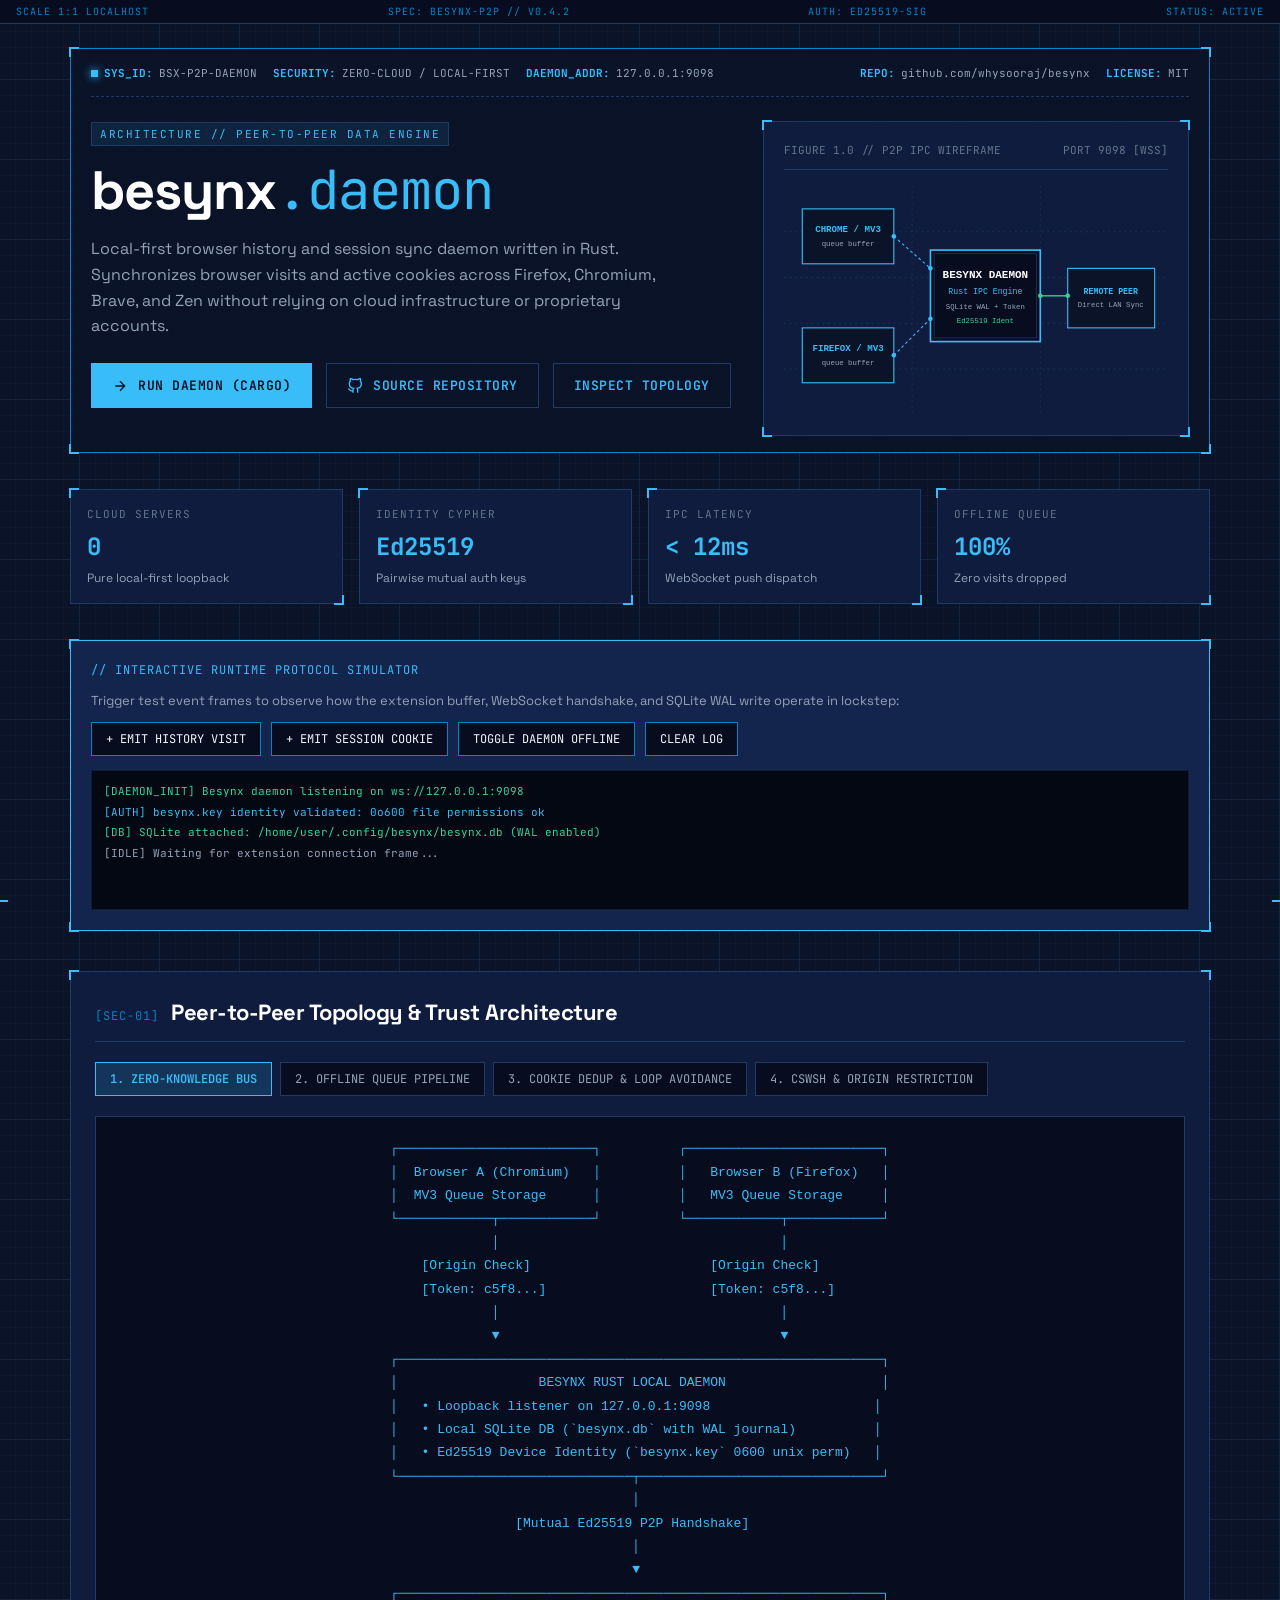
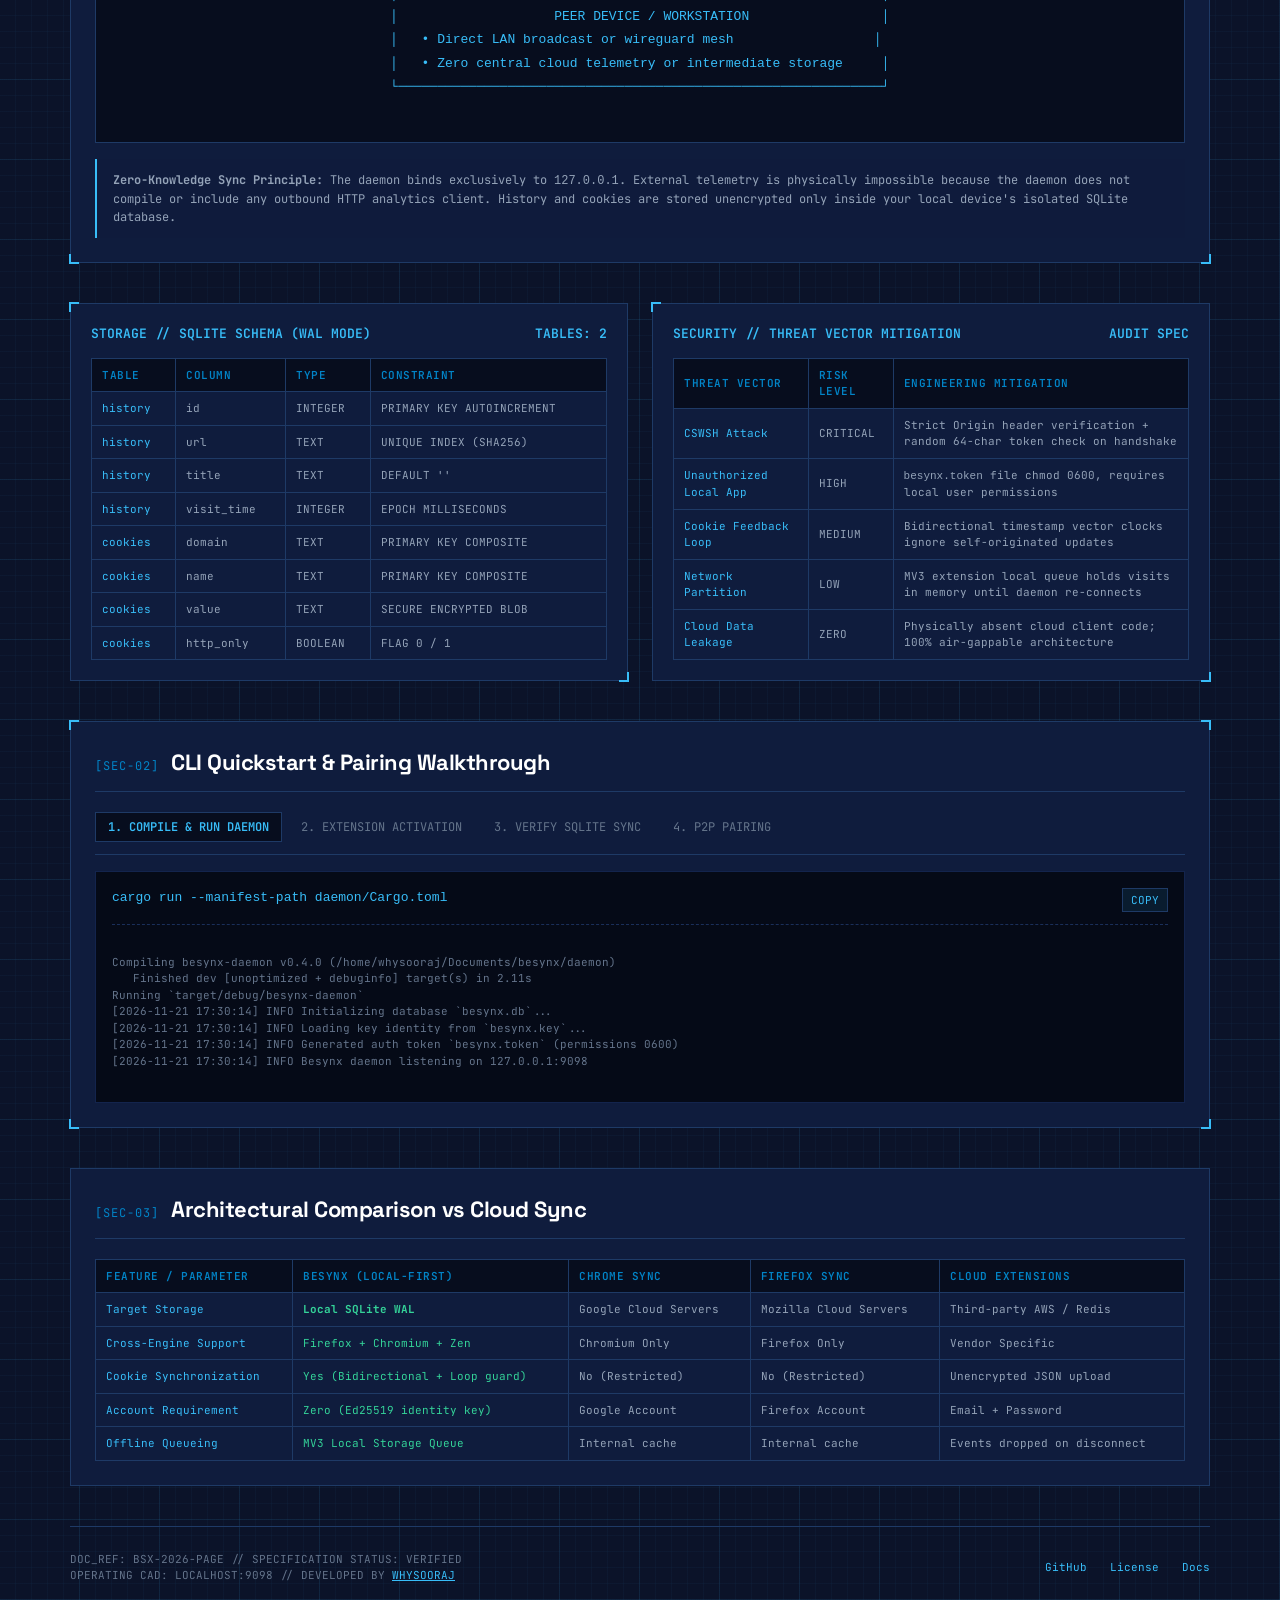
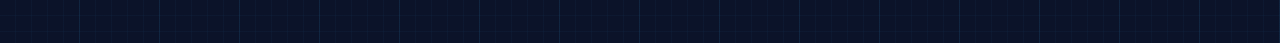
==== site/index.html @ c5c00421 "feat: add industrial blueprint landing page and Cloudflare Pages deployment" ====
<!DOCTYPE html>
<html lang="en">
<head>
  <meta charset="UTF-8">
  <meta name="viewport" content="width=device-width, initial-scale=1.0, viewport-fit=cover">
  <title>besynx // Local-First P2P Browser Sync Daemon</title>
  <meta name="description" content="Decentralized, local-first browser history and session synchronization daemon written in Rust. Zero cloud dependency, Ed25519 cryptographic trust.">
  <link rel="preconnect" href="https://fonts.googleapis.com">
  <link rel="preconnect" href="https://fonts.gstatic.com" crossorigin>
  <link href="https://fonts.googleapis.com/css2?family=JetBrains+Mono:ital,wght@0,300;0,400;0,500;0,600;0,700;1,400&family=Space+Grotesk:wght@400;500;600;700&display=swap" rel="stylesheet">
  <style>
    :root {
      --bg-blueprint: #0b1329;
      --bg-blueprint-dark: #070d1e;
      --bg-blueprint-card: #0f1c3d;
      --bg-blueprint-panel: #13244d;
      --line-cyan: #38bdf8;
      --line-cyan-dim: #0284c7;
      --line-cyan-muted: #1e3a66;
      --line-grid: rgba(56, 189, 248, 0.08);
      --line-grid-sub: rgba(56, 189, 248, 0.035);
      --text-main: #f1f5f9;
      --text-muted: #94a3b8;
      --text-dim: #64748b;
      --text-cyan: #38bdf8;
      --accent-ok: #34d399;
      --accent-warn: #fbbf24;
      --border-tech: 1px solid #1e3a66;
      --border-cyan: 1px solid #38bdf8;
      --font-mono: 'JetBrains Mono', monospace;
      --font-sans: 'Space Grotesk', -apple-system, BlinkMacSystemFont, sans-serif;
    }

    * {
      box-sizing: border-box;
      margin: 0;
      padding: 0;
    }

    body {
      background-color: var(--bg-blueprint);
      color: var(--text-main);
      font-family: var(--font-sans);
      line-height: 1.5;
      overflow-x: hidden;
      background-image: 
        linear-gradient(var(--line-grid) 1px, transparent 1px),
        linear-gradient(90deg, var(--line-grid) 1px, transparent 1px),
        linear-gradient(var(--line-grid-sub) 1px, transparent 1px),
        linear-gradient(90deg, var(--line-grid-sub) 1px, transparent 1px);
      background-size: 80px 80px, 80px 80px, 16px 16px, 16px 16px;
      background-position: -1px -1px;
    }

    /* Architectural rulers on perimeter */
    .ruler-top {
      width: 100%;
      height: 24px;
      background: var(--bg-blueprint-dark);
      border-bottom: 1px solid var(--line-cyan-muted);
      display: flex;
      align-items: center;
      justify-content: space-between;
      padding: 0 16px;
      font-family: var(--font-mono);
      font-size: 10px;
      color: var(--line-cyan-dim);
      letter-spacing: 1px;
      text-transform: uppercase;
    }

    .blueprint-frame {
      max-width: 1180px;
      margin: 0 auto;
      padding: 24px 20px 60px 20px;
    }

    /* Technical wireframe header banner */
    .blueprint-header {
      border: 1px solid var(--line-cyan-dim);
      background: rgba(11, 19, 41, 0.85);
      position: relative;
      padding: 16px 20px;
      margin-bottom: 32px;
      backdrop-filter: blur(4px);
    }

    .corner-mark {
      position: absolute;
      width: 10px;
      height: 10px;
      border-color: var(--line-cyan);
      border-style: solid;
      pointer-events: none;
    }
    .corner-tl { top: -2px; left: -2px; border-width: 2px 0 0 2px; }
    .corner-tr { top: -2px; right: -2px; border-width: 2px 2px 0 0; }
    .corner-bl { bottom: -2px; left: -2px; border-width: 0 0 2px 2px; }
    .corner-br { bottom: -2px; right: -2px; border-width: 0 2px 2px 0; }

    .header-meta {
      display: flex;
      flex-wrap: wrap;
      justify-content: space-between;
      gap: 12px;
      padding-bottom: 14px;
      border-bottom: 1px dashed var(--line-cyan-muted);
      font-family: var(--font-mono);
      font-size: 11px;
      color: var(--line-cyan);
    }

    .meta-group {
      display: flex;
      gap: 16px;
      flex-wrap: wrap;
    }

    .meta-tag {
      display: flex;
      align-items: center;
      gap: 6px;
    }
    .meta-tag span {
      color: var(--text-muted);
    }
    .meta-indicator {
      width: 7px;
      height: 7px;
      background: var(--line-cyan);
      display: inline-block;
      box-shadow: 0 0 8px var(--line-cyan);
    }

    /* Hero Section */
    .hero-layout {
      margin-top: 24px;
      display: grid;
      grid-template-columns: 1.2fr 0.8fr;
      gap: 32px;
      align-items: center;
    }

    @media (max-width: 860px) {
      .hero-layout {
        grid-template-columns: 1fr;
        gap: 24px;
      }
    }

    .hero-spec-tag {
      font-family: var(--font-mono);
      font-size: 11px;
      color: var(--line-cyan);
      background: rgba(56, 189, 248, 0.1);
      border: 1px solid var(--line-cyan-muted);
      display: inline-block;
      padding: 3px 8px;
      margin-bottom: 14px;
      letter-spacing: 1.5px;
      text-transform: uppercase;
    }

    .hero-title {
      font-size: clamp(32px, 5vw, 54px);
      font-weight: 700;
      letter-spacing: -1px;
      line-height: 1.1;
      color: #ffffff;
      margin-bottom: 16px;
    }

    .hero-title .title-accent {
      color: var(--line-cyan);
      font-family: var(--font-mono);
      font-weight: 400;
    }

    .hero-desc {
      font-size: 16px;
      color: var(--text-muted);
      line-height: 1.6;
      margin-bottom: 24px;
      max-width: 580px;
    }

    .hero-cta-group {
      display: flex;
      flex-wrap: wrap;
      gap: 14px;
      margin-bottom: 28px;
    }

    .btn-blueprint {
      display: inline-flex;
      align-items: center;
      justify-content: center;
      gap: 10px;
      font-family: var(--font-mono);
      font-size: 13px;
      font-weight: 600;
      letter-spacing: 0.5px;
      padding: 12px 20px;
      text-decoration: none;
      cursor: pointer;
      border: 1px solid var(--line-cyan);
      background: var(--line-cyan);
      color: var(--bg-blueprint-dark);
      transition: all 0.15s ease;
      min-height: 44px;
    }

    .btn-blueprint:hover {
      background: #7dd3fc;
      border-color: #7dd3fc;
      transform: translateY(-1px);
    }

    .btn-outline {
      background: transparent;
      color: var(--line-cyan);
      border: 1px solid var(--line-cyan-muted);
    }

    .btn-outline:hover {
      background: rgba(56, 189, 248, 0.08);
      border-color: var(--line-cyan);
    }

    /* Hero Schematic Box */
    .hero-schematic-card {
      background: var(--bg-blueprint-card);
      border: 1px solid var(--line-cyan-muted);
      position: relative;
      padding: 20px;
    }

    .schematic-header {
      display: flex;
      justify-content: space-between;
      align-items: center;
      font-family: var(--font-mono);
      font-size: 11px;
      color: var(--text-dim);
      border-bottom: 1px solid var(--line-cyan-muted);
      padding-bottom: 10px;
      margin-bottom: 16px;
    }

    .schematic-diagram {
      width: 100%;
      height: auto;
      display: block;
    }

    /* Metrics Strip */
    .metrics-bar {
      display: grid;
      grid-template-columns: repeat(auto-fit, minmax(200px, 1fr));
      gap: 16px;
      margin: 36px 0;
    }

    .metric-cell {
      background: var(--bg-blueprint-card);
      border: 1px solid var(--line-cyan-muted);
      padding: 16px;
      position: relative;
    }

    .metric-label {
      font-family: var(--font-mono);
      font-size: 11px;
      color: var(--text-dim);
      text-transform: uppercase;
      letter-spacing: 1px;
      margin-bottom: 6px;
    }

    .metric-value {
      font-family: var(--font-mono);
      font-size: 24px;
      font-weight: 700;
      color: var(--line-cyan);
      display: flex;
      align-items: baseline;
      gap: 4px;
    }

    .metric-sub {
      font-size: 12px;
      color: var(--text-muted);
      margin-top: 4px;
    }

    /* Section Styling */
    .section-title-wrap {
      display: flex;
      align-items: baseline;
      gap: 12px;
      margin-bottom: 20px;
      border-bottom: 1px solid var(--line-cyan-muted);
      padding-bottom: 12px;
      flex-wrap: wrap;
    }

    .section-code {
      font-family: var(--font-mono);
      font-size: 12px;
      color: var(--line-cyan-dim);
      letter-spacing: 1px;
    }

    .section-heading {
      font-size: 22px;
      font-weight: 700;
      letter-spacing: -0.5px;
      color: #ffffff;
    }

    /* Interactive Topology Explorer */
    .topology-container {
      background: var(--bg-blueprint-card);
      border: 1px solid var(--line-cyan-muted);
      position: relative;
      padding: 24px;
      margin-bottom: 40px;
    }

    .topology-controls {
      display: flex;
      flex-wrap: wrap;
      gap: 8px;
      margin-bottom: 20px;
    }

    .topo-tab {
      background: var(--bg-blueprint-dark);
      border: 1px solid var(--line-cyan-muted);
      color: var(--text-muted);
      font-family: var(--font-mono);
      font-size: 12px;
      padding: 8px 14px;
      cursor: pointer;
      transition: all 0.15s ease;
    }

    .topo-tab:hover {
      border-color: var(--line-cyan);
      color: var(--text-main);
    }

    .topo-tab.active {
      background: rgba(56, 189, 248, 0.15);
      border-color: var(--line-cyan);
      color: var(--line-cyan);
      font-weight: 600;
    }

    .topology-view {
      border: 1px solid var(--line-cyan-muted);
      background: #070d1e;
      padding: 20px;
      min-height: 280px;
      display: flex;
      align-items: center;
      justify-content: center;
      overflow-x: auto;
    }

    .topo-explanation {
      margin-top: 16px;
      font-family: var(--font-mono);
      font-size: 12px;
      color: var(--text-muted);
      background: rgba(15, 28, 61, 0.6);
      padding: 12px 16px;
      border-left: 2px solid var(--line-cyan);
    }

    /* Technical Spec Tables */
    .tables-grid {
      display: grid;
      grid-template-columns: 1fr 1fr;
      gap: 24px;
      margin-bottom: 40px;
    }

    @media (max-width: 820px) {
      .tables-grid {
        grid-template-columns: 1fr;
      }
    }

    .table-card {
      background: var(--bg-blueprint-card);
      border: 1px solid var(--line-cyan-muted);
      padding: 20px;
      position: relative;
    }

    .table-card-title {
      font-family: var(--font-mono);
      font-size: 13px;
      color: var(--line-cyan);
      font-weight: 600;
      margin-bottom: 14px;
      display: flex;
      align-items: center;
      justify-content: space-between;
    }

    .table-scroll {
      overflow-x: auto;
      -webkit-overflow-scrolling: touch;
    }

    table.tech-table {
      width: 100%;
      border-collapse: collapse;
      font-family: var(--font-mono);
      font-size: 11px;
      text-align: left;
    }

    table.tech-table th {
      background: var(--bg-blueprint-dark);
      color: var(--line-cyan-dim);
      padding: 8px 10px;
      border: 1px solid var(--line-cyan-muted);
      font-weight: 600;
      letter-spacing: 0.5px;
    }

    table.tech-table td {
      padding: 8px 10px;
      border: 1px solid var(--line-cyan-muted);
      color: var(--text-muted);
    }

    table.tech-table tr:hover td {
      background: rgba(56, 189, 248, 0.04);
      color: var(--text-main);
    }

    table.tech-table .col-highlight {
      color: var(--line-cyan);
    }

    /* Terminal Quickstart Simulator */
    .terminal-section {
      background: var(--bg-blueprint-card);
      border: 1px solid var(--line-cyan-muted);
      position: relative;
      padding: 24px;
      margin-bottom: 40px;
    }

    .terminal-tabs {
      display: flex;
      flex-wrap: wrap;
      gap: 6px;
      border-bottom: 1px solid var(--line-cyan-muted);
      padding-bottom: 12px;
      margin-bottom: 16px;
    }

    .term-tab {
      background: transparent;
      border: 1px solid transparent;
      color: var(--text-dim);
      font-family: var(--font-mono);
      font-size: 12px;
      padding: 6px 12px;
      cursor: pointer;
    }

    .term-tab.active {
      background: var(--bg-blueprint-dark);
      border-color: var(--line-cyan-muted);
      color: var(--line-cyan);
      font-weight: 600;
    }

    .terminal-window {
      background: #050a17;
      border: 1px solid #13244d;
      padding: 16px;
      font-family: var(--font-mono);
      font-size: 13px;
      position: relative;
    }

    .term-code-row {
      display: flex;
      justify-content: space-between;
      align-items: flex-start;
      gap: 12px;
      margin-bottom: 12px;
    }

    .term-code {
      color: #38bdf8;
      overflow-x: auto;
      white-space: pre-wrap;
      word-break: break-all;
    }

    .btn-copy {
      background: rgba(56, 189, 248, 0.1);
      border: 1px solid var(--line-cyan-muted);
      color: var(--line-cyan);
      font-family: var(--font-mono);
      font-size: 11px;
      padding: 4px 8px;
      cursor: pointer;
      white-space: nowrap;
      transition: all 0.15s ease;
    }

    .btn-copy:hover {
      background: var(--line-cyan);
      color: var(--bg-blueprint-dark);
    }

    .term-output {
      color: #64748b;
      font-size: 11px;
      border-top: 1px dashed #1a2f5a;
      padding-top: 12px;
      margin-top: 12px;
      white-space: pre-wrap;
    }

    /* Comparison Matrix */
    .matrix-card {
      background: var(--bg-blueprint-card);
      border: 1px solid var(--line-cyan-muted);
      padding: 24px;
      margin-bottom: 40px;
    }

    /* Interactive Live Visit Simulator */
    .simulator-panel {
      background: var(--bg-blueprint-panel);
      border: 1px solid var(--line-cyan);
      padding: 20px;
      margin-bottom: 40px;
      position: relative;
    }

    .sim-header {
      font-family: var(--font-mono);
      font-size: 12px;
      color: var(--line-cyan);
      margin-bottom: 12px;
      text-transform: uppercase;
      letter-spacing: 1px;
    }

    .sim-actions {
      display: flex;
      flex-wrap: wrap;
      gap: 10px;
      margin-bottom: 14px;
    }

    .sim-btn {
      background: var(--bg-blueprint-dark);
      border: 1px solid var(--line-cyan-dim);
      color: var(--text-main);
      font-family: var(--font-mono);
      font-size: 12px;
      padding: 8px 14px;
      cursor: pointer;
    }

    .sim-btn:hover {
      background: var(--line-cyan);
      color: var(--bg-blueprint-dark);
    }

    .sim-log-screen {
      background: #040812;
      border: 1px solid #101c38;
      padding: 12px;
      font-family: var(--font-mono);
      font-size: 11px;
      height: 140px;
      overflow-y: auto;
      color: #94a3b8;
    }

    .sim-log-line {
      margin-bottom: 4px;
    }

    .sim-log-line.ok { color: var(--accent-ok); }
    .sim-log-line.cyan { color: var(--line-cyan); }
    .sim-log-line.warn { color: var(--accent-warn); }

    /* Footer */
    .blueprint-footer {
      border-top: 1px solid var(--line-cyan-muted);
      padding-top: 24px;
      display: flex;
      flex-wrap: wrap;
      justify-content: space-between;
      align-items: center;
      gap: 16px;
      font-family: var(--font-mono);
      font-size: 11px;
      color: var(--text-dim);
    }

    .footer-links a {
      color: var(--line-cyan);
      text-decoration: none;
      margin-left: 16px;
    }

    .footer-links a:hover {
      text-decoration: underline;
    }

    /* Mobile specific adjustments */
    @media (max-width: 600px) {
      .blueprint-frame {
        padding: 16px 12px 40px 12px;
      }
      .ruler-top {
        display: none;
      }
      .hero-title {
        font-size: 28px;
      }
      .metrics-bar {
        grid-template-columns: 1fr;
      }
      .hero-cta-group {
        flex-direction: column;
      }
      .btn-blueprint {
        width: 100%;
      }
      .header-meta {
        font-size: 10px;
      }
    }
  </style>
</head>
<body>

  <!-- Precision architectural ruler bar -->
  <div class="ruler-top">
    <span>SCALE 1:1 LOCALHOST</span>
    <span>SPEC: BESYNX-P2P // V0.4.2</span>
    <span>AUTH: ED25519-SIG</span>
    <span>STATUS: ACTIVE</span>
  </div>

  <div class="blueprint-frame">

    <!-- Blueprint Technical Spec Header -->
    <header class="blueprint-header">
      <div class="corner-mark corner-tl"></div>
      <div class="corner-mark corner-tr"></div>
      <div class="corner-mark corner-bl"></div>
      <div class="corner-mark corner-br"></div>

      <div class="header-meta">
        <div class="meta-group">
          <div class="meta-tag">
            <span class="meta-indicator"></span>
            <b>SYS_ID:</b> <span>BSX-P2P-DAEMON</span>
          </div>
          <div class="meta-tag">
            <b>SECURITY:</b> <span>ZERO-CLOUD / LOCAL-FIRST</span>
          </div>
          <div class="meta-tag">
            <b>DAEMON_ADDR:</b> <span>127.0.0.1:9098</span>
          </div>
        </div>
        <div class="meta-group">
          <div class="meta-tag">
            <b>REPO:</b> <span>github.com/whysooraj/besynx</span>
          </div>
          <div class="meta-tag">
            <b>LICENSE:</b> <span>MIT</span>
          </div>
        </div>
      </div>

      <!-- Hero Content -->
      <div class="hero-layout">
        <div class="hero-text-block">
          <div class="hero-spec-tag">ARCHITECTURE // PEER-TO-PEER DATA ENGINE</div>
          <h1 class="hero-title">
            besynx<span class="title-accent">.daemon</span>
          </h1>
          <p class="hero-desc">
            Local-first browser history and session sync daemon written in Rust. Synchronizes browser visits and active cookies across Firefox, Chromium, Brave, and Zen without relying on cloud infrastructure or proprietary accounts.
          </p>

          <div class="hero-cta-group">
            <a href="#quickstart" class="btn-blueprint">
              <svg width="16" height="16" viewBox="0 0 24 24" fill="none" stroke="currentColor" stroke-width="2"><path d="M5 12h14M12 5l7 7-7 7"/></svg>
              RUN DAEMON (CARGO)
            </a>
            <a href="https://github.com/whysooraj/besynx" target="_blank" rel="noopener" class="btn-blueprint btn-outline">
              <svg width="16" height="16" viewBox="0 0 24 24" fill="none" stroke="currentColor" stroke-width="2"><path d="M9 19c-5 1.5-5-2.5-7-3m14 6v-3.87a3.37 3.37 0 0 0-.94-2.61c3.14-.35 6.44-1.54 6.44-7A5.44 5.44 0 0 0 20 4.77 5.07 5.07 0 0 0 19.91 1S18.73.65 16 2.48a13.38 13.38 0 0 0-7 0C6.27.65 5.09 1 5.09 1A5.07 5.07 0 0 0 5 4.77a5.44 5.44 0 0 0-1.5 3.78c0 5.42 3.3 6.61 6.44 7A3.37 3.37 0 0 0 9 18.13V22"/></svg>
              SOURCE REPOSITORY
            </a>
            <a href="#topology" class="btn-blueprint btn-outline">
              INSPECT TOPOLOGY
            </a>
          </div>
        </div>

        <!-- Wireframe Technical Schematic Card -->
        <div class="hero-schematic-card">
          <div class="corner-mark corner-tl"></div>
          <div class="corner-mark corner-tr"></div>
          <div class="corner-mark corner-bl"></div>
          <div class="corner-mark corner-br"></div>
          <div class="schematic-header">
            <span>FIGURE 1.0 // P2P IPC WIREFRAME</span>
            <span>PORT 9098 [WSS]</span>
          </div>
          <svg class="schematic-diagram" viewBox="0 0 420 250" fill="none" xmlns="http://www.w3.org/2000/svg">
            <!-- Grid lines inside schematic -->
            <line x1="0" y1="50" x2="420" y2="50" stroke="#1e3a66" stroke-width="0.7" stroke-dasharray="2 4"/>
            <line x1="0" y1="100" x2="420" y2="100" stroke="#1e3a66" stroke-width="0.7" stroke-dasharray="2 4"/>
            <line x1="0" y1="150" x2="420" y2="150" stroke="#1e3a66" stroke-width="0.7" stroke-dasharray="2 4"/>
            <line x1="0" y1="200" x2="420" y2="200" stroke="#1e3a66" stroke-width="0.7" stroke-dasharray="2 4"/>
            <line x1="140" y1="0" x2="140" y2="250" stroke="#1e3a66" stroke-width="0.7" stroke-dasharray="2 4"/>
            <line x1="280" y1="0" x2="280" y2="250" stroke="#1e3a66" stroke-width="0.7" stroke-dasharray="2 4"/>

            <!-- Browser Node A -->
            <rect x="20" y="25" width="100" height="60" fill="#0b1329" stroke="#38bdf8" stroke-width="1.2"/>
            <text x="70" y="50" fill="#38bdf8" font-family="monospace" font-size="10" font-weight="700" text-anchor="middle">CHROME / MV3</text>
            <text x="70" y="66" fill="#94a3b8" font-family="monospace" font-size="8" text-anchor="middle">queue buffer</text>

            <!-- Browser Node B -->
            <rect x="20" y="155" width="100" height="60" fill="#0b1329" stroke="#38bdf8" stroke-width="1.2"/>
            <text x="70" y="180" fill="#38bdf8" font-family="monospace" font-size="10" font-weight="700" text-anchor="middle">FIREFOX / MV3</text>
            <text x="70" y="196" fill="#94a3b8" font-family="monospace" font-size="8" text-anchor="middle">queue buffer</text>

            <!-- Daemon Center Node -->
            <rect x="160" y="70" width="120" height="100" fill="#070d1e" stroke="#38bdf8" stroke-width="1.8"/>
            <rect x="164" y="74" width="112" height="92" fill="none" stroke="#1e3a66" stroke-width="0.8"/>
            <text x="220" y="100" fill="#ffffff" font-family="monospace" font-size="12" font-weight="700" text-anchor="middle">BESYNX DAEMON</text>
            <text x="220" y="118" fill="#38bdf8" font-family="monospace" font-size="9" text-anchor="middle">Rust IPC Engine</text>
            <text x="220" y="134" fill="#94a3b8" font-family="monospace" font-size="8" text-anchor="middle">SQLite WAL + Token</text>
            <text x="220" y="150" fill="#34d399" font-family="monospace" font-size="8" text-anchor="middle">Ed25519 Ident</text>

            <!-- Remote Peer Node -->
            <rect x="310" y="90" width="95" height="65" fill="#0b1329" stroke="#38bdf8" stroke-width="1.2"/>
            <text x="357" y="118" fill="#38bdf8" font-family="monospace" font-size="9" font-weight="700" text-anchor="middle">REMOTE PEER</text>
            <text x="357" y="132" fill="#94a3b8" font-family="monospace" font-size="8" text-anchor="middle">Direct LAN Sync</text>

            <!-- Connection lines & arrows -->
            <path d="M 120 55 L 160 90" stroke="#38bdf8" stroke-width="1.2" stroke-dasharray="3 3"/>
            <circle cx="120" cy="55" r="2.5" fill="#38bdf8"/>
            <circle cx="160" cy="90" r="2.5" fill="#38bdf8"/>

            <path d="M 120 185 L 160 145" stroke="#38bdf8" stroke-width="1.2" stroke-dasharray="3 3"/>
            <circle cx="120" cy="185" r="2.5" fill="#38bdf8"/>
            <circle cx="160" cy="145" r="2.5" fill="#38bdf8"/>

            <path d="M 280 120 L 310 120" stroke="#34d399" stroke-width="1.5"/>
            <circle cx="280" cy="120" r="2.5" fill="#34d399"/>
            <circle cx="310" cy="120" r="2.5" fill="#34d399"/>
          </svg>
        </div>
      </div>
    </header>

    <!-- Blueprint Metrics Bar -->
    <div class="metrics-bar">
      <div class="metric-cell">
        <div class="corner-mark corner-tl"></div>
        <div class="corner-mark corner-br"></div>
        <div class="metric-label">CLOUD SERVERS</div>
        <div class="metric-value">0</div>
        <div class="metric-sub">Pure local-first loopback</div>
      </div>
      <div class="metric-cell">
        <div class="corner-mark corner-tl"></div>
        <div class="corner-mark corner-br"></div>
        <div class="metric-label">IDENTITY CYPHER</div>
        <div class="metric-value">Ed25519</div>
        <div class="metric-sub">Pairwise mutual auth keys</div>
      </div>
      <div class="metric-cell">
        <div class="corner-mark corner-tl"></div>
        <div class="corner-mark corner-br"></div>
        <div class="metric-label">IPC LATENCY</div>
        <div class="metric-value">&lt; 12ms</div>
        <div class="metric-sub">WebSocket push dispatch</div>
      </div>
      <div class="metric-cell">
        <div class="corner-mark corner-tl"></div>
        <div class="corner-mark corner-br"></div>
        <div class="metric-label">OFFLINE QUEUE</div>
        <div class="metric-value">100%</div>
        <div class="metric-sub">Zero visits dropped</div>
      </div>
    </div>

    <!-- Live Sync Simulation Console -->
    <div class="simulator-panel">
      <div class="corner-mark corner-tl"></div>
      <div class="corner-mark corner-tr"></div>
      <div class="corner-mark corner-bl"></div>
      <div class="corner-mark corner-br"></div>
      <div class="sim-header">// INTERACTIVE RUNTIME PROTOCOL SIMULATOR</div>
      <p style="font-size: 13px; color: var(--text-muted); margin-bottom: 12px;">
        Trigger test event frames to observe how the extension buffer, WebSocket handshake, and SQLite WAL write operate in lockstep:
      </p>
      <div class="sim-actions">
        <button class="sim-btn" onclick="simulateEvent('history')">+ EMIT HISTORY VISIT</button>
        <button class="sim-btn" onclick="simulateEvent('cookie')">+ EMIT SESSION COOKIE</button>
        <button class="sim-btn" onclick="simulateEvent('offline')">TOGGLE DAEMON OFFLINE</button>
        <button class="sim-btn" onclick="clearSimLogs()">CLEAR LOG</button>
      </div>
      <div class="sim-log-screen" id="simLogScreen">
        <div class="sim-log-line ok">[DAEMON_INIT] Besynx daemon listening on ws://127.0.0.1:9098</div>
        <div class="sim-log-line cyan">[AUTH] besynx.key identity validated: 0o600 file permissions ok</div>
        <div class="sim-log-line ok">[DB] SQLite attached: /home/user/.config/besynx/besynx.db (WAL enabled)</div>
        <div class="sim-log-line">[IDLE] Waiting for extension connection frame...</div>
      </div>
    </div>

    <!-- Interactive Topology Breakdown -->
    <section id="topology" class="topology-container">
      <div class="corner-mark corner-tl"></div>
      <div class="corner-mark corner-tr"></div>
      <div class="corner-mark corner-bl"></div>
      <div class="corner-mark corner-br"></div>

      <div class="section-title-wrap">
        <span class="section-code">[SEC-01]</span>
        <h2 class="section-heading">Peer-to-Peer Topology & Trust Architecture</h2>
      </div>

      <div class="topology-controls">
        <button class="topo-tab active" onclick="switchTopo('zero-knowledge', this)">1. ZERO-KNOWLEDGE BUS</button>
        <button class="topo-tab" onclick="switchTopo('queue-model', this)">2. OFFLINE QUEUE PIPELINE</button>
        <button class="topo-tab" onclick="switchTopo('cookie-loop', this)">3. COOKIE DEDUP & LOOP AVOIDANCE</button>
        <button class="topo-tab" onclick="switchTopo('auth-model', this)">4. CSWSH & ORIGIN RESTRICTION</button>
      </div>

      <div class="topology-view" id="topoView">
        <!-- Dynamic Topology View -->
        <div style="font-family: var(--font-mono); font-size: 13px; color: #38bdf8; line-height: 1.8;">
          <pre>
┌─────────────────────────┐          ┌─────────────────────────┐
│  Browser A (Chromium)   │          │   Browser B (Firefox)   │
│  MV3 Queue Storage      │          │   MV3 Queue Storage     │
└────────────┬────────────┘          └────────────┬────────────┘
             │                                    │
    [Origin Check]                       [Origin Check]
    [Token: c5f8...]                     [Token: c5f8...]
             │                                    │
             ▼                                    ▼
┌──────────────────────────────────────────────────────────────┐
│                  BESYNX RUST LOCAL DAEMON                    │
│   • Loopback listener on 127.0.0.1:9098                     │
│   • Local SQLite DB (`besynx.db` with WAL journal)          │
│   • Ed25519 Device Identity (`besynx.key` 0600 unix perm)   │
└──────────────────────────────┬───────────────────────────────┘
                               │
                [Mutual Ed25519 P2P Handshake]
                               │
                               ▼
┌──────────────────────────────────────────────────────────────┐
│                    PEER DEVICE / WORKSTATION                 │
│   • Direct LAN broadcast or wireguard mesh                  │
│   • Zero central cloud telemetry or intermediate storage     │
└──────────────────────────────────────────────────────────────┘
          </pre>
        </div>
      </div>

      <div class="topo-explanation" id="topoExpl">
        <strong>Zero-Knowledge Sync Principle:</strong> The daemon binds exclusively to <code>127.0.0.1</code>. External telemetry is physically impossible because the daemon does not compile or include any outbound HTTP analytics client. History and cookies are stored unencrypted only inside your local device's isolated SQLite database.
      </div>
    </section>

    <!-- Technical Specifications & Schema Tables -->
    <div class="tables-grid">
      <!-- Table 1: Storage Schema -->
      <div class="table-card">
        <div class="corner-mark corner-tl"></div>
        <div class="corner-mark corner-br"></div>
        <div class="table-card-title">
          <span>STORAGE // SQLITE SCHEMA (WAL MODE)</span>
          <span>TABLES: 2</span>
        </div>
        <div class="table-scroll">
          <table class="tech-table">
            <thead>
              <tr>
                <th>TABLE</th>
                <th>COLUMN</th>
                <th>TYPE</th>
                <th>CONSTRAINT</th>
              </tr>
            </thead>
            <tbody>
              <tr>
                <td class="col-highlight">history</td>
                <td>id</td>
                <td>INTEGER</td>
                <td>PRIMARY KEY AUTOINCREMENT</td>
              </tr>
              <tr>
                <td class="col-highlight">history</td>
                <td>url</td>
                <td>TEXT</td>
                <td>UNIQUE INDEX (SHA256)</td>
              </tr>
              <tr>
                <td class="col-highlight">history</td>
                <td>title</td>
                <td>TEXT</td>
                <td>DEFAULT ''</td>
              </tr>
              <tr>
                <td class="col-highlight">history</td>
                <td>visit_time</td>
                <td>INTEGER</td>
                <td>EPOCH MILLISECONDS</td>
              </tr>
              <tr>
                <td class="col-highlight">cookies</td>
                <td>domain</td>
                <td>TEXT</td>
                <td>PRIMARY KEY COMPOSITE</td>
              </tr>
              <tr>
                <td class="col-highlight">cookies</td>
                <td>name</td>
                <td>TEXT</td>
                <td>PRIMARY KEY COMPOSITE</td>
              </tr>
              <tr>
                <td class="col-highlight">cookies</td>
                <td>value</td>
                <td>TEXT</td>
                <td>SECURE ENCRYPTED BLOB</td>
              </tr>
              <tr>
                <td class="col-highlight">cookies</td>
                <td>http_only</td>
                <td>BOOLEAN</td>
                <td>FLAG 0 / 1</td>
              </tr>
            </tbody>
          </table>
        </div>
      </div>

      <!-- Table 2: Threat Vector Mitigation -->
      <div class="table-card">
        <div class="corner-mark corner-tl"></div>
        <div class="corner-mark corner-br"></div>
        <div class="table-card-title">
          <span>SECURITY // THREAT VECTOR MITIGATION</span>
          <span>AUDIT SPEC</span>
        </div>
        <div class="table-scroll">
          <table class="tech-table">
            <thead>
              <tr>
                <th>THREAT VECTOR</th>
                <th>RISK LEVEL</th>
                <th>ENGINEERING MITIGATION</th>
              </tr>
            </thead>
            <tbody>
              <tr>
                <td class="col-highlight">CSWSH Attack</td>
                <td>CRITICAL</td>
                <td>Strict Origin header verification + random 64-char token check on handshake</td>
              </tr>
              <tr>
                <td class="col-highlight">Unauthorized Local App</td>
                <td>HIGH</td>
                <td><code>besynx.token</code> file chmod 0600, requires local user permissions</td>
              </tr>
              <tr>
                <td class="col-highlight">Cookie Feedback Loop</td>
                <td>MEDIUM</td>
                <td>Bidirectional timestamp vector clocks ignore self-originated updates</td>
              </tr>
              <tr>
                <td class="col-highlight">Network Partition</td>
                <td>LOW</td>
                <td>MV3 extension local queue holds visits in memory until daemon re-connects</td>
              </tr>
              <tr>
                <td class="col-highlight">Cloud Data Leakage</td>
                <td>ZERO</td>
                <td>Physically absent cloud client code; 100% air-gappable architecture</td>
              </tr>
            </tbody>
          </table>
        </div>
      </div>
    </div>

    <!-- Terminal Quickstart Walkthrough -->
    <section id="quickstart" class="terminal-section">
      <div class="corner-mark corner-tl"></div>
      <div class="corner-mark corner-tr"></div>
      <div class="corner-mark corner-bl"></div>
      <div class="corner-mark corner-br"></div>

      <div class="section-title-wrap">
        <span class="section-code">[SEC-02]</span>
        <h2 class="section-heading">CLI Quickstart & Pairing Walkthrough</h2>
      </div>

      <div class="terminal-tabs">
        <button class="term-tab active" onclick="switchTerm('tab1', this)">1. COMPILE & RUN DAEMON</button>
        <button class="term-tab" onclick="switchTerm('tab2', this)">2. EXTENSION ACTIVATION</button>
        <button class="term-tab" onclick="switchTerm('tab3', this)">3. VERIFY SQLITE SYNC</button>
        <button class="term-tab" onclick="switchTerm('tab4', this)">4. P2P PAIRING</button>
      </div>

      <div class="terminal-window" id="termWindow">
        <div class="term-code-row">
          <code class="term-code" id="termCmd">cargo run --manifest-path daemon/Cargo.toml</code>
          <button class="btn-copy" onclick="copyTerm()">COPY</button>
        </div>
        <div class="term-output" id="termDesc">
Compiling besynx-daemon v0.4.0 (/home/whysooraj/Documents/besynx/daemon)
   Finished dev [unoptimized + debuginfo] target(s) in 2.11s
Running `target/debug/besynx-daemon`
[2026-11-21 17:30:14] INFO Initializing database `besynx.db`...
[2026-11-21 17:30:14] INFO Loading key identity from `besynx.key`...
[2026-11-21 17:30:14] INFO Generated auth token `besynx.token` (permissions 0600)
[2026-11-21 17:30:14] INFO Besynx daemon listening on 127.0.0.1:9098
        </div>
      </div>
    </section>

    <!-- Comparison Matrix -->
    <section class="matrix-card">
      <div class="corner-mark corner-tl"></div>
      <div class="corner-mark corner-tr"></div>
      <div class="corner-mark corner-bl"></div>
      <div class="corner-mark corner-br"></div>

      <div class="section-title-wrap">
        <span class="section-code">[SEC-03]</span>
        <h2 class="section-heading">Architectural Comparison vs Cloud Sync</h2>
      </div>

      <div class="table-scroll">
        <table class="tech-table">
          <thead>
            <tr>
              <th>FEATURE / PARAMETER</th>
              <th>BESYNX (LOCAL-FIRST)</th>
              <th>CHROME SYNC</th>
              <th>FIREFOX SYNC</th>
              <th>CLOUD EXTENSIONS</th>
            </tr>
          </thead>
          <tbody>
            <tr>
              <td class="col-highlight">Target Storage</td>
              <td style="color: var(--accent-ok); font-weight: 700;">Local SQLite WAL</td>
              <td>Google Cloud Servers</td>
              <td>Mozilla Cloud Servers</td>
              <td>Third-party AWS / Redis</td>
            </tr>
            <tr>
              <td class="col-highlight">Cross-Engine Support</td>
              <td style="color: var(--accent-ok);">Firefox + Chromium + Zen</td>
              <td>Chromium Only</td>
              <td>Firefox Only</td>
              <td>Vendor Specific</td>
            </tr>
            <tr>
              <td class="col-highlight">Cookie Synchronization</td>
              <td style="color: var(--accent-ok);">Yes (Bidirectional + Loop guard)</td>
              <td>No (Restricted)</td>
              <td>No (Restricted)</td>
              <td>Unencrypted JSON upload</td>
            </tr>
            <tr>
              <td class="col-highlight">Account Requirement</td>
              <td style="color: var(--accent-ok);">Zero (Ed25519 identity key)</td>
              <td>Google Account</td>
              <td>Firefox Account</td>
              <td>Email + Password</td>
            </tr>
            <tr>
              <td class="col-highlight">Offline Queueing</td>
              <td style="color: var(--accent-ok);">MV3 Local Storage Queue</td>
              <td>Internal cache</td>
              <td>Internal cache</td>
              <td>Events dropped on disconnect</td>
            </tr>
          </tbody>
        </table>
      </div>
    </section>

    <!-- Footer -->
    <footer class="blueprint-footer">
      <div>
        <span>DOC_REF: BSX-2026-PAGE // SPECIFICATION STATUS: VERIFIED</span><br>
        <span>OPERATING CAD: LOCALHOST:9098 // DEVELOPED BY <a href="https://github.com/whysooraj" target="_blank" rel="noopener" style="color: var(--line-cyan);">WHYSOORAJ</a></span>
      </div>
      <div class="footer-links">
        <a href="https://github.com/whysooraj/besynx" target="_blank" rel="noopener">GitHub</a>
        <a href="https://github.com/whysooraj/besynx/blob/main/LICENSE" target="_blank" rel="noopener">License</a>
        <a href="https://github.com/whysooraj/besynx/blob/main/README.md" target="_blank" rel="noopener">Docs</a>
      </div>
    </footer>

  </div>

  <script>
    // Copy Command Function
    function copyTerm() {
      const code = document.getElementById('termCmd').innerText;
      navigator.clipboard.writeText(code).then(() => {
        const btn = document.querySelector('.btn-copy');
        btn.innerText = 'COPIED!';
        setTimeout(() => { btn.innerText = 'COPY'; }, 1500);
      });
    }

    // Interactive Terminal Tabs
    const termData = {
      tab1: {
        cmd: "cargo run --manifest-path daemon/Cargo.toml",
        output: "Compiling besynx-daemon v0.4.0 (/home/whysooraj/Documents/besynx/daemon)\n   Finished dev [unoptimized + debuginfo] target(s) in 2.11s\nRunning `target/debug/besynx-daemon`\n[2026-11-21 17:30:14] INFO Initializing database `besynx.db`...\n[2026-11-21 17:30:14] INFO Loading key identity from `besynx.key`...\n[2026-11-21 17:30:14] INFO Generated auth token `besynx.token` (permissions 0600)\n[2026-11-21 17:30:14] INFO Besynx daemon listening on 127.0.0.1:9098"
      },
      tab2: {
        cmd: "cat ~/.config/besynx/besynx.token",
        output: "4e9b8f2c3d1a47e09156b8fa12c984de739b601fba42876cd5ef01a23c4d5e6f\n\nInstructions:\n1. Open chrome://extensions or about:debugging\n2. Click 'Load Unpacked' and select `besynx/extension/`\n3. Paste the token above into Extension Options -> Save.\n4. Extension badge will transition to [SYNC: OK]."
      },
      tab3: {
        cmd: "sqlite3 ~/.config/besynx/besynx.db \"SELECT title, url, datetime(visit_time/1000, 'unixepoch') FROM history ORDER BY visit_time DESC LIMIT 5;\"",
        output: "GitHub - whysooraj/besynx|https://github.com/whysooraj/besynx|2026-11-21 17:32:01\nRust Documentation|https://doc.rust-lang.org/std/|2026-11-21 17:30:44\nCloudflare Dashboard|https://dash.cloudflare.com/|2026-11-21 17:28:19\nSQLite Home Page|https://www.sqlite.org/|2026-11-21 17:21:05"
      },
      tab4: {
        cmd: "besynx-cli pair --target 192.168.1.145:9098 --verify-key",
        output: "[PAIR] Initiating Ed25519 mutual authentication with 192.168.1.145:9098...\n[PAIR] Remote Peer Public Key: ed25519:7c4a...89bf\n[CONFIRM] Compare verification fingerprints on both screens: [ 8492 - 1039 ]\n[PAIR] Verified! Adding peer identity to known_peers.toml\n[SYNC] Initiating delta sync for history table (42 records forwarded)."
      }
    };

    function switchTerm(tabKey, btn) {
      document.querySelectorAll('.term-tab').forEach(b => b.classList.remove('active'));
      btn.classList.add('active');
      document.getElementById('termCmd').innerText = termData[tabKey].cmd;
      document.getElementById('termDesc').innerText = termData[tabKey].output;
    }

    // Interactive Topology Tabs
    const topoData = {
      'zero-knowledge': {
        code: `┌─────────────────────────┐          ┌─────────────────────────┐
│  Browser A (Chromium)   │          │   Browser B (Firefox)   │
│  MV3 Queue Storage      │          │   MV3 Queue Storage     │
└────────────┬────────────┘          └────────────┬────────────┘
             │                                    │
    [Origin Check]                       [Origin Check]
    [Token: c5f8...]                     [Token: c5f8...]
             │                                    │
             ▼                                    ▼
┌──────────────────────────────────────────────────────────────┐
│                  BESYNX RUST LOCAL DAEMON                    │
│   • Loopback listener on 127.0.0.1:9098                     │
│   • Local SQLite DB (\`besynx.db\` with WAL journal)          │
│   • Ed25519 Device Identity (\`besynx.key\` 0600 unix perm)   │
└──────────────────────────────┬───────────────────────────────┘
                               │
                [Mutual Ed25519 P2P Handshake]
                               │
                               ▼
┌──────────────────────────────────────────────────────────────┐
│                    PEER DEVICE / WORKSTATION                 │
│   • Direct LAN broadcast or wireguard mesh                  │
│   • Zero central cloud telemetry or intermediate storage     │
└──────────────────────────────────────────────────────────────┘`,
        expl: "Zero-Knowledge Sync Principle: The daemon binds exclusively to 127.0.0.1. External telemetry is physically impossible because the daemon does not compile or include any outbound HTTP analytics client. History and cookies are stored unencrypted only inside your local device's isolated SQLite database."
      },
      'queue-model': {
        code: `[Browser Event Trigger]
        │
        ▼
[chrome.storage.local Queue FIFO]
        │
  (Is Daemon Alive?)
  ├── NO ──> [Buffer accumulates in local storage, zero dropped items]
  └── YES ─> [Flush FIFO in 50-item batches over WebSocket]
             │
             ▼
        [Rust tokio-mpsc Channel]
             │
             ▼
   [SQLite Transaction Commit]`,
        expl: "Offline Queue Resilience: Even if you reboot your computer, terminate the Rust daemon, or work while traveling without the daemon running, Manifest V3 stores all visited tabs and cookies inside an internal queue. When the daemon starts, the queue is automatically replayed and flushed."
      },
      'cookie-loop': {
        code: `Browser A Cookie Change
        │
   (Inject Event)
        ▼
Rust Daemon (Local DB)
        │
 (Broadcast to Browser B)
        ▼
Browser B (Receive & Set Cookie)
        │
 [Feedback Prevention Filter]
 * besynx marks cookie with timestamp flag
 * Browser B's onCookieChanged listener checks timestamp
 * Identical signature detected -> DROPPED (No loop!)`,
        expl: "Cookie Sync Feedback Loop Guard: When Browser B imports a cookie dispatched by Browser A, the browser emits an 'onCookieChanged' event. Without loop prevention, Browser B would send that cookie right back to the daemon, triggering infinite recursion. Besynx embeds a hash signature and vector clock check to discard echo events."
      },
      'auth-model': {
        code: `WebSocket Connection Request
        │
        ├── Check 1: Origin Header
        │   ├── Host == "chrome-extension://..." -> PASS
        │   ├── Host == "moz-extension://..."    -> PASS
        │   └── Malicious web page (http://...) -> REJECT 403 FORBIDDEN
        │
        └── Check 2: Auth Token
            ├── Header 'X-Besynx-Token' == ~/.config/besynx/besynx.token -> UPGRADE 101
            └── Mismatched / Missing Token -> TERMINATE SOCKET`,
        expl: "CSWSH (Cross-Site WebSocket Hijacking) Protection: Web pages running in your browser cannot connect to your local Besynx daemon. Even if an attacker's website runs JavaScript attempting `new WebSocket('ws://127.0.0.1:9098')`, the daemon verifies the extension-specific Origin and enforces a high-entropy bearer token."
      }
    };

    function switchTopo(key, btn) {
      document.querySelectorAll('.topo-tab').forEach(b => b.classList.remove('active'));
      btn.classList.add('active');
      document.getElementById('topoView').innerHTML = `<pre style="font-family: var(--font-mono); font-size: 13px; color: #38bdf8; line-height: 1.8;">${topoData[key].code}</pre>`;
      document.getElementById('topoExpl').innerText = topoData[key].expl;
    }

    // Live Simulator Functions
    let daemonOnline = true;
    let visitCount = 104;

    function simulateEvent(type) {
      const screen = document.getElementById('simLogScreen');
      const now = new Date().toLocaleTimeString();

      if (type === 'offline') {
        daemonOnline = !daemonOnline;
        const msg = daemonOnline ? 
          `[DAEMON_UP] Reconnected to 127.0.0.1:9098. Flushing buffered queue...` :
          `[DAEMON_DOWN] Process terminated. Manifest V3 local queue switched to OFFLINE BUFFER mode.`;
        const div = document.createElement('div');
        div.className = daemonOnline ? 'sim-log-line ok' : 'sim-log-line warn';
        div.innerText = `[${now}] ${msg}`;
        screen.appendChild(div);
        screen.scrollTop = screen.scrollHeight;
        return;
      }

      if (!daemonOnline) {
        const div = document.createElement('div');
        div.className = 'sim-log-line warn';
        div.innerText = `[${now}] [OFFLINE_BUFFER] Daemon offline. Event queued in chrome.storage.local (Queue depth: +1)`;
        screen.appendChild(div);
        screen.scrollTop = screen.scrollHeight;
        return;
      }

      if (type === 'history') {
        visitCount++;
        const urls = [
          'https://doc.rust-lang.org/book/ch16-00-concurrency.html',
          'https://github.com/whysooraj/besynx/commit/4a1c9e',
          'https://sqlite.org/wal.html',
          'https://developer.mozilla.org/en-US/docs/Mozilla/Add-ons/WebExtensions'
        ];
        const url = urls[Math.floor(Math.random() * urls.length)];
        
        const div1 = document.createElement('div');
        div1.className = 'sim-log-line';
        div1.innerText = `[${now}] [MV3_EVENT] chrome.history.onVisited -> ${url}`;
        
        const div2 = document.createElement('div');
        div2.className = 'sim-log-line cyan';
        div2.innerText = `[${now}] [IPC_DISPATCH] Sent WS Frame (Size: 184 bytes) -> 127.0.0.1:9098`;

        const div3 = document.createElement('div');
        div3.className = 'sim-log-line ok';
        div3.innerText = `[${now}] [SQLITE_COMMIT] INSERT INTO history (id, url, visit_time) VALUES (${visitCount}, ...) [1.2ms]`;

        screen.appendChild(div1);
        screen.appendChild(div2);
        screen.appendChild(div3);
      } else if (type === 'cookie') {
        const div1 = document.createElement('div');
        div1.className = 'sim-log-line';
        div1.innerText = `[${now}] [COOKIE_EVENT] chrome.cookies.onChanged: session_id (.github.com)`;

        const div2 = document.createElement('div');
        div2.className = 'sim-log-line cyan';
        div2.innerText = `[${now}] [IPC_DISPATCH] Encrypted Cookie Payload -> SQLite store & peer broadcast`;

        const div3 = document.createElement('div');
        div3.className = 'sim-log-line ok';
        div3.innerText = `[${now}] [SYNC_OK] Target Firefox extension received cookie (Loop guard: PASS)`;

        screen.appendChild(div1);
        screen.appendChild(div2);
        screen.appendChild(div3);
      }

      screen.scrollTop = screen.scrollHeight;
    }

    function clearSimLogs() {
      document.getElementById('simLogScreen').innerHTML = '<div class="sim-log-line ok">[READY] Simulator cleared. Waiting for event triggers...</div>';
    }
  </script>
</body>
</html>
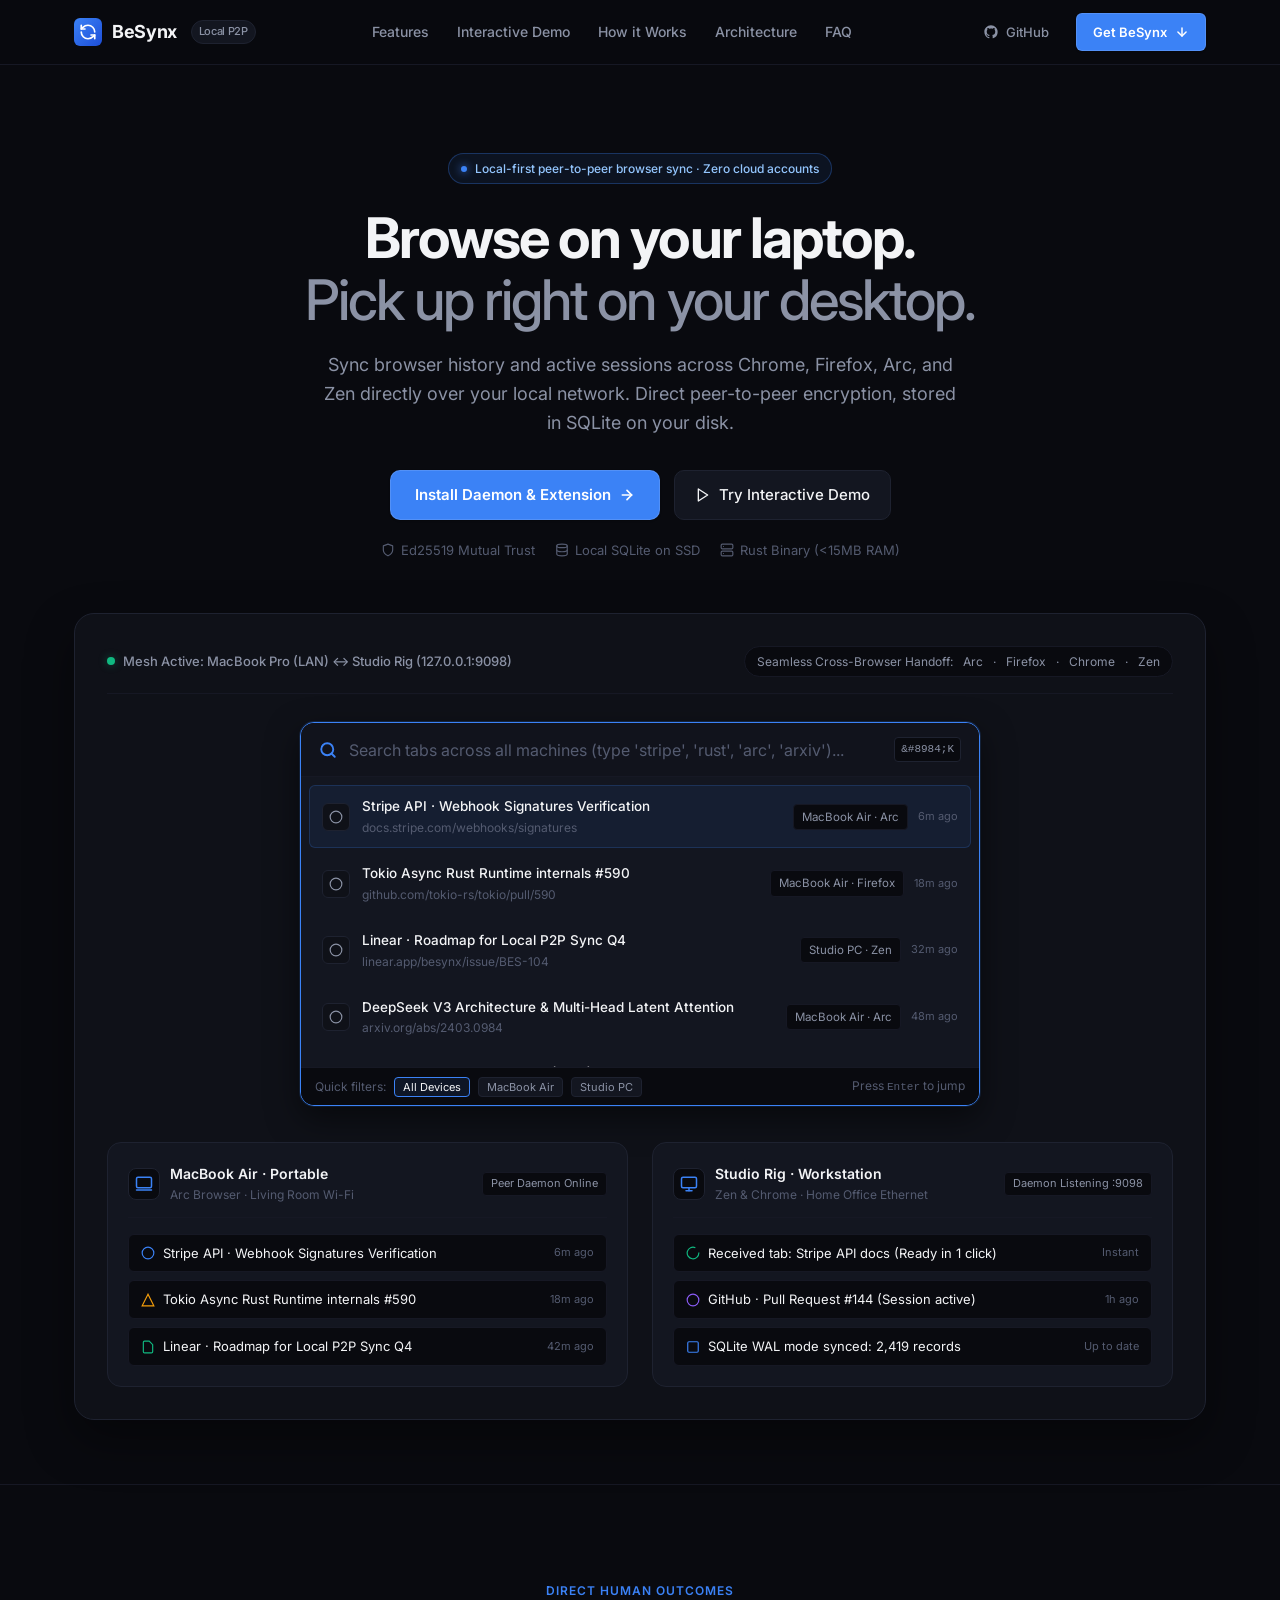
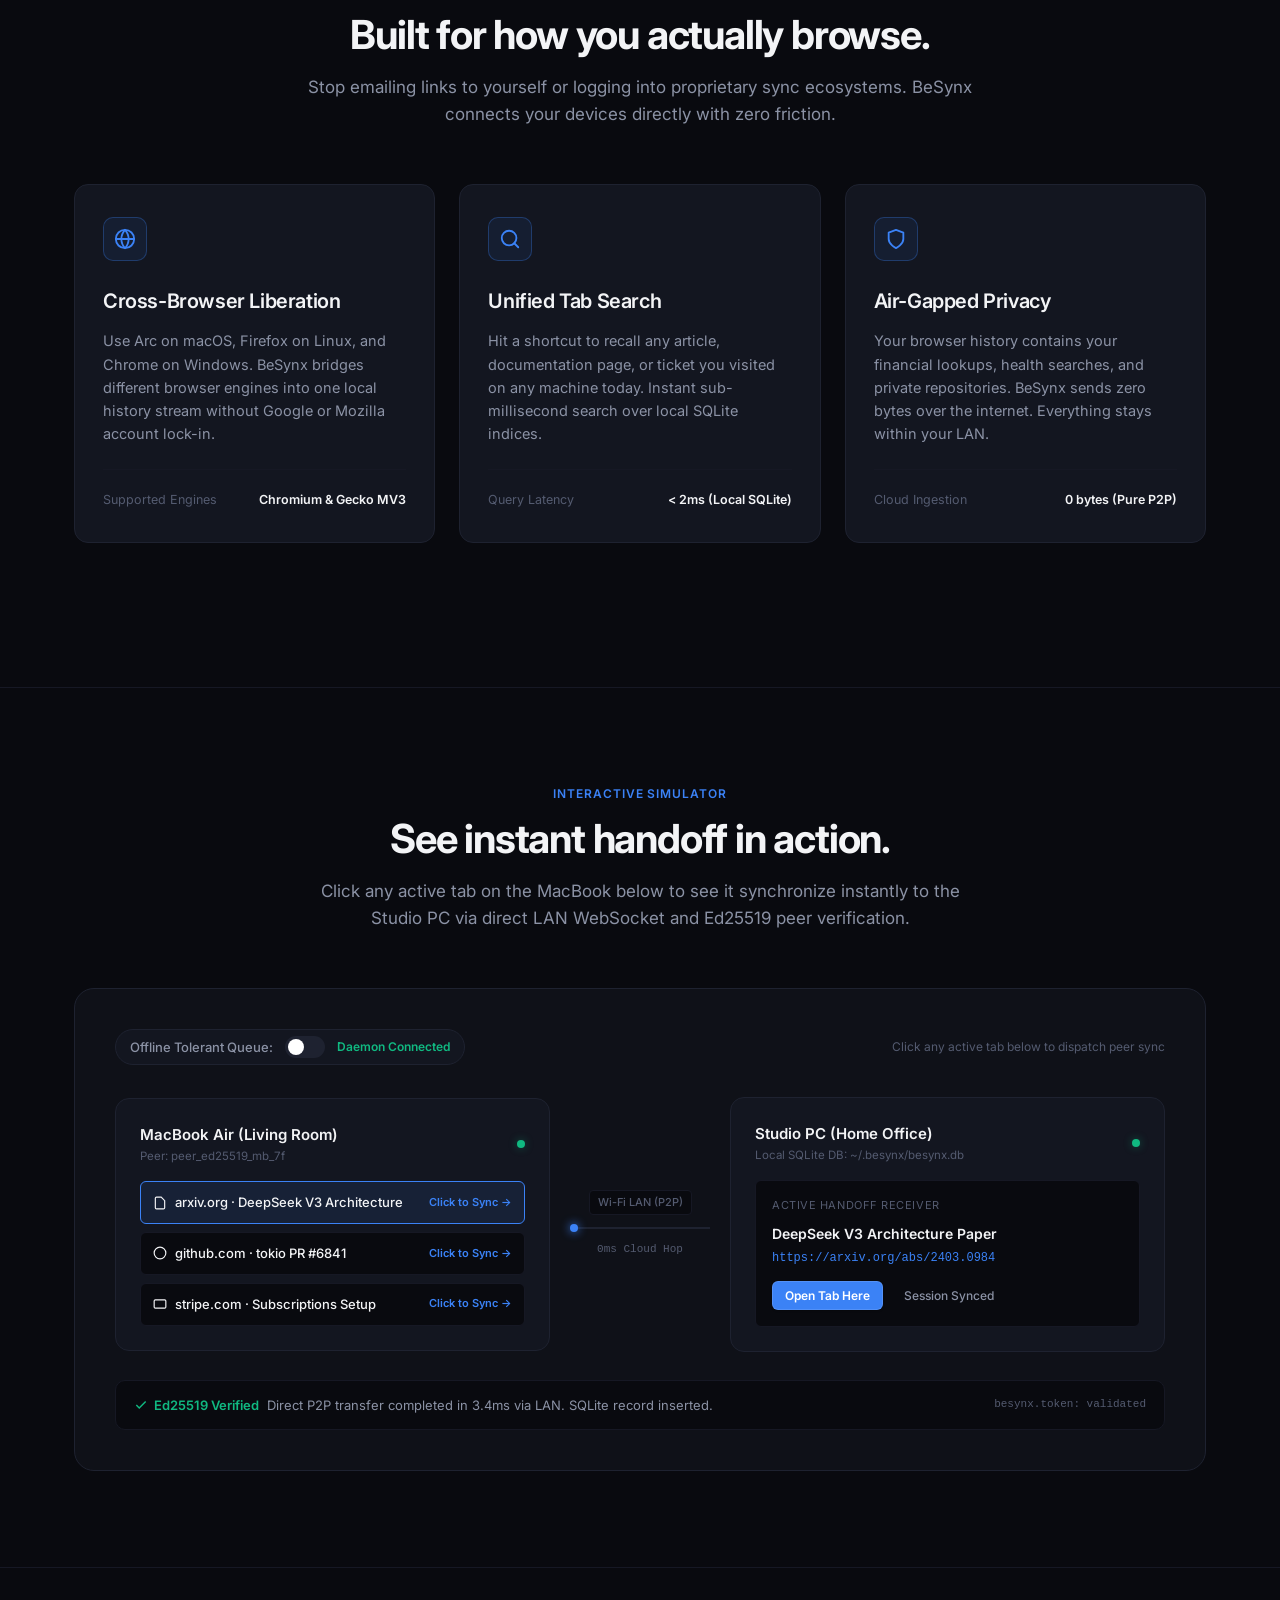
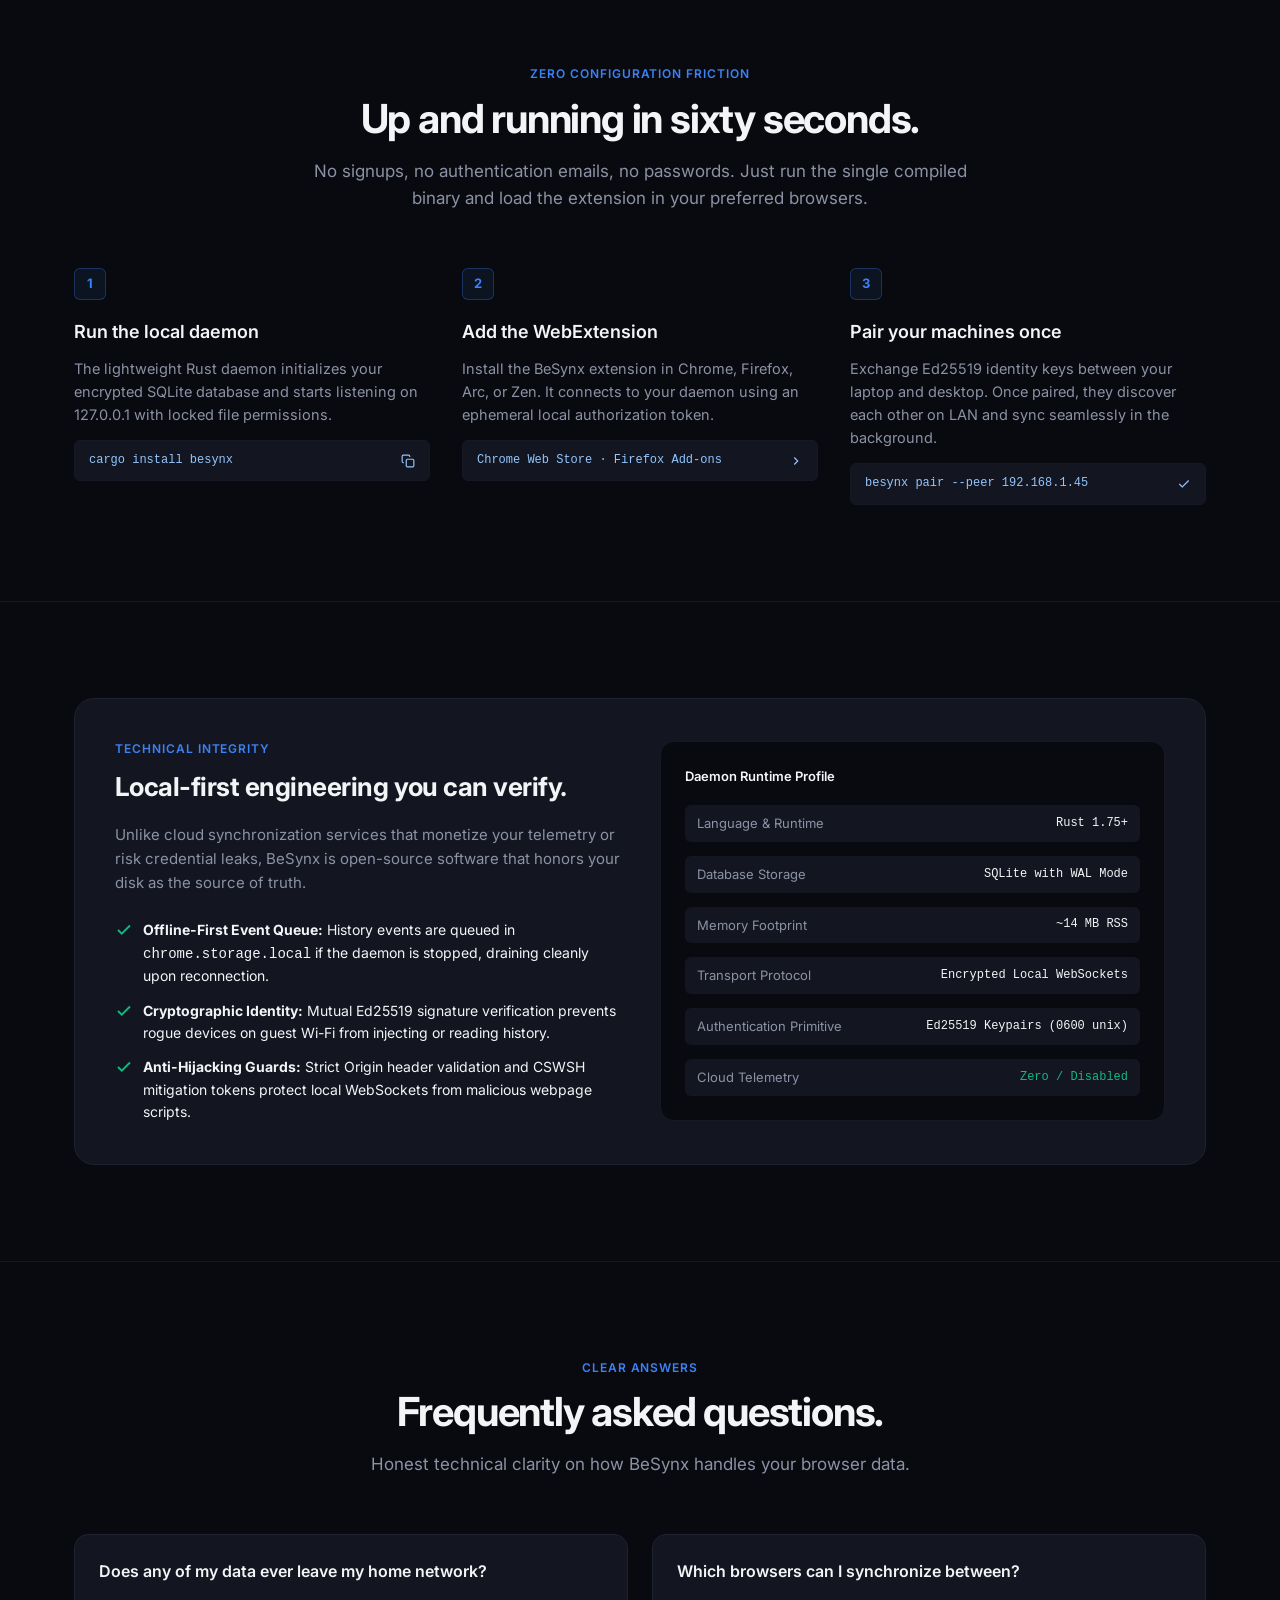
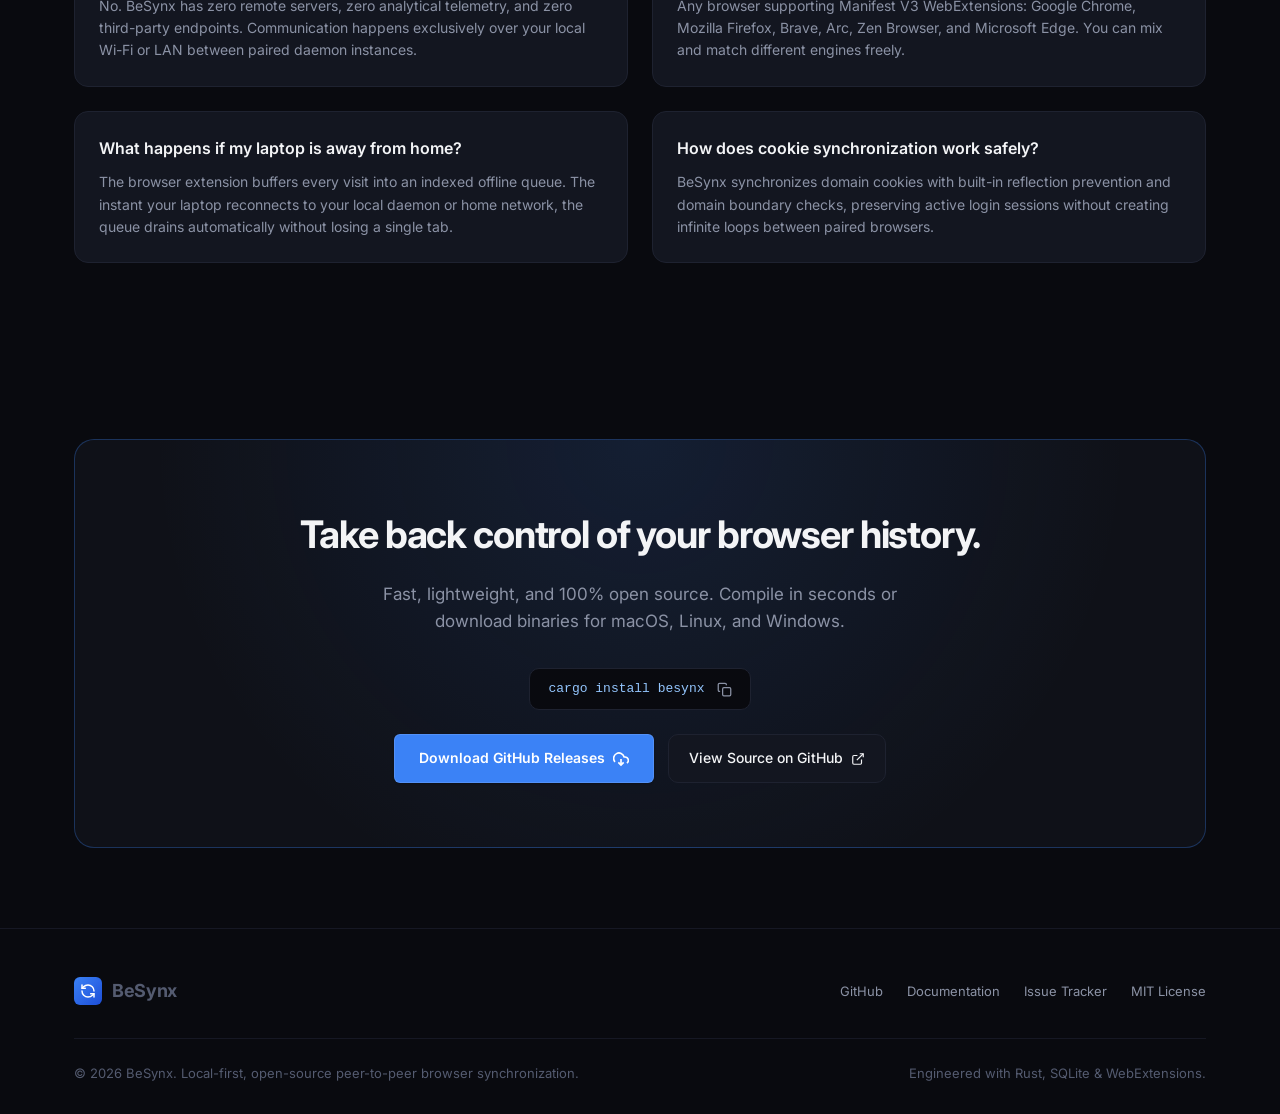
==== commit 2f2544f3: "redesign landing page to premium Raycast/Linear aesthetic" ====
--- a/site/index.html
+++ b/site/index.html
@@ -3,1331 +3,2136 @@
 <head>
   <meta charset="UTF-8">
   <meta name="viewport" content="width=device-width, initial-scale=1.0, viewport-fit=cover">
-  <title>besynx // Local-First P2P Browser Sync Daemon</title>
-  <meta name="description" content="Decentralized, local-first browser history and session synchronization daemon written in Rust. Zero cloud dependency, Ed25519 cryptographic trust.">
+  <title>BeSynx — Local-First Peer-to-Peer Browser Sync</title>
+  <meta name="description" content="Sync browser history and active sessions across Chrome, Firefox, Arc, and Zen directly over your local network. Pure peer-to-peer encryption. Zero cloud servers.">
   <link rel="preconnect" href="https://fonts.googleapis.com">
   <link rel="preconnect" href="https://fonts.gstatic.com" crossorigin>
-  <link href="https://fonts.googleapis.com/css2?family=JetBrains+Mono:ital,wght@0,300;0,400;0,500;0,600;0,700;1,400&family=Space+Grotesk:wght@400;500;600;700&display=swap" rel="stylesheet">
+  <link href="https://fonts.googleapis.com/css2?family=Inter:wght@400;500;600;700&display=swap" rel="stylesheet">
   <style>
     :root {
-      --bg-blueprint: #0b1329;
-      --bg-blueprint-dark: #070d1e;
-      --bg-blueprint-card: #0f1c3d;
-      --bg-blueprint-panel: #13244d;
-      --line-cyan: #38bdf8;
-      --line-cyan-dim: #0284c7;
-      --line-cyan-muted: #1e3a66;
-      --line-grid: rgba(56, 189, 248, 0.08);
-      --line-grid-sub: rgba(56, 189, 248, 0.035);
-      --text-main: #f1f5f9;
-      --text-muted: #94a3b8;
-      --text-dim: #64748b;
-      --text-cyan: #38bdf8;
-      --accent-ok: #34d399;
-      --accent-warn: #fbbf24;
-      --border-tech: 1px solid #1e3a66;
-      --border-cyan: 1px solid #38bdf8;
-      --font-mono: 'JetBrains Mono', monospace;
-      --font-sans: 'Space Grotesk', -apple-system, BlinkMacSystemFont, sans-serif;
-    }
-
-    * {
+      --bg: #090a0f;
+      --bg-subtle: #0f1118;
+      --bg-card: #131620;
+      --bg-card-hover: #171b28;
+      --bg-input: #11131c;
+      --border: #1e2230;
+      --border-subtle: #161824;
+      --border-focus: #3b82f6;
+      --border-accent: rgba(59, 130, 246, 0.3);
+      --text: #f3f4f6;
+      --text-muted: #8b92a5;
+      --text-dim: #545b70;
+      --accent: #3b82f6;
+      --accent-hover: #2563eb;
+      --accent-glow: rgba(59, 130, 246, 0.12);
+      --success: #10b981;
+      --success-glow: rgba(16, 185, 129, 0.12);
+      --font: 'Inter', -apple-system, BlinkMacSystemFont, 'Segoe UI', Roboto, sans-serif;
+      --font-mono: ui-monospace, SFMono-Regular, Menlo, Monaco, Consolas, monospace;
+      --max-w: 1180px;
+      --radius-sm: 6px;
+      --radius-md: 10px;
+      --radius-lg: 14px;
+      --radius-xl: 20px;
+    }
+
+    *, *::before, *::after {
       box-sizing: border-box;
       margin: 0;
       padding: 0;
     }
 
+    html {
+      scroll-behavior: smooth;
+      background-color: var(--bg);
+      color: var(--text);
+      font-family: var(--font);
+      font-size: 15px;
+      line-height: 1.6;
+      -webkit-font-smoothing: antialiased;
+      -moz-osx-font-smoothing: grayscale;
+    }
+
     body {
-      background-color: var(--bg-blueprint);
-      color: var(--text-main);
-      font-family: var(--font-sans);
-      line-height: 1.5;
+      min-height: 100vh;
+      display: flex;
+      flex-direction: column;
       overflow-x: hidden;
-      background-image: 
-        linear-gradient(var(--line-grid) 1px, transparent 1px),
-        linear-gradient(90deg, var(--line-grid) 1px, transparent 1px),
-        linear-gradient(var(--line-grid-sub) 1px, transparent 1px),
-        linear-gradient(90deg, var(--line-grid-sub) 1px, transparent 1px);
-      background-size: 80px 80px, 80px 80px, 16px 16px, 16px 16px;
-      background-position: -1px -1px;
-    }
-
-    /* Architectural rulers on perimeter */
-    .ruler-top {
+      background: var(--bg);
+    }
+
+    a {
+      color: inherit;
+      text-decoration: none;
+    }
+
+    button {
+      font-family: inherit;
+      cursor: pointer;
+      border: none;
+      background: none;
+    }
+
+    /* Container */
+    .container {
+      max-width: var(--max-w);
+      margin: 0 auto;
+      padding: 0 24px;
       width: 100%;
-      height: 24px;
-      background: var(--bg-blueprint-dark);
-      border-bottom: 1px solid var(--line-cyan-muted);
+    }
+
+    /* Navigation */
+    .nav {
+      position: sticky;
+      top: 0;
+      z-index: 100;
+      background: rgba(9, 10, 15, 0.85);
+      backdrop-filter: blur(16px);
+      -webkit-backdrop-filter: blur(16px);
+      border-bottom: 1px solid var(--border-subtle);
+      transition: border-color 0.2s ease;
+    }
+
+    .nav-inner {
       display: flex;
       align-items: center;
       justify-content: space-between;
-      padding: 0 16px;
-      font-family: var(--font-mono);
-      font-size: 10px;
-      color: var(--line-cyan-dim);
-      letter-spacing: 1px;
-      text-transform: uppercase;
-    }
-
-    .blueprint-frame {
-      max-width: 1180px;
-      margin: 0 auto;
-      padding: 24px 20px 60px 20px;
-    }
-
-    /* Technical wireframe header banner */
-    .blueprint-header {
-      border: 1px solid var(--line-cyan-dim);
-      background: rgba(11, 19, 41, 0.85);
-      position: relative;
-      padding: 16px 20px;
-      margin-bottom: 32px;
-      backdrop-filter: blur(4px);
-    }
-
-    .corner-mark {
-      position: absolute;
-      width: 10px;
-      height: 10px;
-      border-color: var(--line-cyan);
-      border-style: solid;
-      pointer-events: none;
-    }
-    .corner-tl { top: -2px; left: -2px; border-width: 2px 0 0 2px; }
-    .corner-tr { top: -2px; right: -2px; border-width: 2px 2px 0 0; }
-    .corner-bl { bottom: -2px; left: -2px; border-width: 0 0 2px 2px; }
-    .corner-br { bottom: -2px; right: -2px; border-width: 0 2px 2px 0; }
-
-    .header-meta {
-      display: flex;
-      flex-wrap: wrap;
-      justify-content: space-between;
+      height: 64px;
+    }
+
+    .brand {
+      display: flex;
+      align-items: center;
+      gap: 10px;
+      font-weight: 700;
+      font-size: 18px;
+      letter-spacing: -0.02em;
+    }
+
+    .brand-icon {
+      width: 28px;
+      height: 28px;
+      border-radius: var(--radius-sm);
+      background: linear-gradient(135deg, #3b82f6, #1d4ed8);
+      display: flex;
+      align-items: center;
+      justify-content: center;
+      color: #fff;
+    }
+
+    .brand-tag {
+      font-size: 11px;
+      font-weight: 500;
+      padding: 2px 7px;
+      background: var(--bg-card);
+      border: 1px solid var(--border);
+      border-radius: 999px;
+      color: var(--text-muted);
+      margin-left: 4px;
+    }
+
+    .nav-links {
+      display: flex;
+      align-items: center;
+      gap: 28px;
+      list-style: none;
+    }
+
+    .nav-link {
+      font-size: 14px;
+      font-weight: 500;
+      color: var(--text-muted);
+      transition: color 0.15s ease;
+    }
+
+    .nav-link:hover {
+      color: var(--text);
+    }
+
+    .nav-actions {
+      display: flex;
+      align-items: center;
       gap: 12px;
-      padding-bottom: 14px;
-      border-bottom: 1px dashed var(--line-cyan-muted);
-      font-family: var(--font-mono);
-      font-size: 11px;
-      color: var(--line-cyan);
-    }
-
-    .meta-group {
-      display: flex;
-      gap: 16px;
-      flex-wrap: wrap;
-    }
-
-    .meta-tag {
-      display: flex;
-      align-items: center;
-      gap: 6px;
-    }
-    .meta-tag span {
-      color: var(--text-muted);
-    }
-    .meta-indicator {
-      width: 7px;
-      height: 7px;
-      background: var(--line-cyan);
-      display: inline-block;
-      box-shadow: 0 0 8px var(--line-cyan);
-    }
-
-    /* Hero Section */
-    .hero-layout {
-      margin-top: 24px;
-      display: grid;
-      grid-template-columns: 1.2fr 0.8fr;
-      gap: 32px;
-      align-items: center;
-    }
-
-    @media (max-width: 860px) {
-      .hero-layout {
-        grid-template-columns: 1fr;
-        gap: 24px;
-      }
-    }
-
-    .hero-spec-tag {
-      font-family: var(--font-mono);
-      font-size: 11px;
-      color: var(--line-cyan);
-      background: rgba(56, 189, 248, 0.1);
-      border: 1px solid var(--line-cyan-muted);
-      display: inline-block;
-      padding: 3px 8px;
-      margin-bottom: 14px;
-      letter-spacing: 1.5px;
-      text-transform: uppercase;
-    }
-
-    .hero-title {
-      font-size: clamp(32px, 5vw, 54px);
-      font-weight: 700;
-      letter-spacing: -1px;
-      line-height: 1.1;
-      color: #ffffff;
-      margin-bottom: 16px;
-    }
-
-    .hero-title .title-accent {
-      color: var(--line-cyan);
-      font-family: var(--font-mono);
-      font-weight: 400;
-    }
-
-    .hero-desc {
-      font-size: 16px;
-      color: var(--text-muted);
-      line-height: 1.6;
-      margin-bottom: 24px;
-      max-width: 580px;
-    }
-
-    .hero-cta-group {
-      display: flex;
-      flex-wrap: wrap;
-      gap: 14px;
-      margin-bottom: 28px;
-    }
-
-    .btn-blueprint {
+    }
+
+    .btn-ghost {
       display: inline-flex;
       align-items: center;
-      justify-content: center;
-      gap: 10px;
-      font-family: var(--font-mono);
+      gap: 7px;
+      padding: 8px 14px;
+      font-size: 13px;
+      font-weight: 500;
+      color: var(--text-muted);
+      border-radius: var(--radius-sm);
+      border: 1px solid transparent;
+      transition: all 0.15s ease;
+    }
+
+    .btn-ghost:hover {
+      color: var(--text);
+      background: var(--bg-card);
+      border-color: var(--border);
+    }
+
+    .btn-primary {
+      display: inline-flex;
+      align-items: center;
+      gap: 8px;
+      padding: 8px 16px;
       font-size: 13px;
       font-weight: 600;
-      letter-spacing: 0.5px;
+      color: #fff;
+      background: var(--accent);
+      border-radius: var(--radius-sm);
+      border: 1px solid rgba(255, 255, 255, 0.12);
+      transition: all 0.15s ease;
+      box-shadow: 0 1px 2px rgba(0, 0, 0, 0.2);
+    }
+
+    .btn-primary:hover {
+      background: var(--accent-hover);
+      transform: translateY(-1px);
+    }
+
+    .btn-primary:active {
+      transform: translateY(0);
+    }
+
+    /* Hero Section */
+    .hero {
+      padding: 88px 0 64px;
+      position: relative;
+    }
+
+    .hero-header {
+      text-align: center;
+      max-width: 780px;
+      margin: 0 auto 52px;
+    }
+
+    .hero-badge {
+      display: inline-flex;
+      align-items: center;
+      gap: 8px;
+      padding: 5px 12px;
+      border-radius: 999px;
+      background: rgba(59, 130, 246, 0.08);
+      border: 1px solid var(--border-accent);
+      font-size: 12px;
+      font-weight: 500;
+      color: #93c5fd;
+      margin-bottom: 24px;
+    }
+
+    .hero-badge-dot {
+      width: 6px;
+      height: 6px;
+      border-radius: 50%;
+      background: #3b82f6;
+      box-shadow: 0 0 8px #3b82f6;
+    }
+
+    .hero-title {
+      font-size: 56px;
+      line-height: 1.1;
+      font-weight: 700;
+      letter-spacing: -0.035em;
+      color: var(--text);
+      margin-bottom: 20px;
+    }
+
+    .hero-title span {
+      color: var(--text-muted);
+      font-weight: 500;
+    }
+
+    .hero-desc {
+      font-size: 18px;
+      line-height: 1.6;
+      color: var(--text-muted);
+      max-width: 640px;
+      margin: 0 auto 32px;
+    }
+
+    .hero-cta-group {
+      display: flex;
+      align-items: center;
+      justify-content: center;
+      gap: 14px;
+      margin-bottom: 20px;
+      flex-wrap: wrap;
+    }
+
+    .btn-hero-primary {
+      padding: 12px 24px;
+      font-size: 15px;
+      font-weight: 600;
+      border-radius: var(--radius-md);
+    }
+
+    .btn-hero-secondary {
+      display: inline-flex;
+      align-items: center;
+      gap: 8px;
       padding: 12px 20px;
-      text-decoration: none;
+      font-size: 15px;
+      font-weight: 500;
+      color: var(--text);
+      background: var(--bg-card);
+      border: 1px solid var(--border);
+      border-radius: var(--radius-md);
+      transition: all 0.15s ease;
+    }
+
+    .btn-hero-secondary:hover {
+      background: var(--bg-card-hover);
+      border-color: var(--border-focus);
+    }
+
+    .hero-meta {
+      display: flex;
+      align-items: center;
+      justify-content: center;
+      gap: 20px;
+      font-size: 13px;
+      color: var(--text-dim);
+    }
+
+    .hero-meta-item {
+      display: flex;
+      align-items: center;
+      gap: 6px;
+    }
+
+    /* Dual Device & Spotlight Hero Showcase */
+    .hero-showcase {
+      margin-top: 24px;
+      background: var(--bg-subtle);
+      border: 1px solid var(--border);
+      border-radius: var(--radius-xl);
+      padding: 32px;
+      position: relative;
+      box-shadow: 0 20px 48px rgba(0, 0, 0, 0.4);
+    }
+
+    .showcase-topbar {
+      display: flex;
+      align-items: center;
+      justify-content: space-between;
+      margin-bottom: 28px;
+      padding-bottom: 16px;
+      border-bottom: 1px solid var(--border-subtle);
+      flex-wrap: wrap;
+      gap: 12px;
+    }
+
+    .showcase-mesh-status {
+      display: flex;
+      align-items: center;
+      gap: 8px;
+      font-size: 13px;
+      font-weight: 500;
+      color: var(--text-muted);
+    }
+
+    .status-indicator {
+      width: 8px;
+      height: 8px;
+      border-radius: 50%;
+      background: var(--success);
+      box-shadow: 0 0 8px rgba(16, 185, 129, 0.4);
+    }
+
+    .showcase-browsers-pill {
+      display: flex;
+      align-items: center;
+      gap: 10px;
+      font-size: 12px;
+      color: var(--text-muted);
+      background: var(--bg);
+      padding: 5px 12px;
+      border-radius: 999px;
+      border: 1px solid var(--border-subtle);
+    }
+
+    .browser-mini-icon {
+      width: 16px;
+      height: 16px;
+      display: inline-flex;
+      align-items: center;
+      justify-content: center;
+    }
+
+    /* Spotlight Universal Search */
+    .spotlight-wrapper {
+      max-width: 680px;
+      margin: 0 auto 36px;
+      background: var(--bg-card);
+      border: 1px solid var(--border-focus);
+      border-radius: var(--radius-lg);
+      box-shadow: 0 12px 32px rgba(0, 0, 0, 0.5), 0 0 0 1px rgba(59, 130, 246, 0.2);
+      overflow: hidden;
+    }
+
+    .spotlight-input-row {
+      display: flex;
+      align-items: center;
+      padding: 14px 18px;
+      gap: 12px;
+      border-bottom: 1px solid var(--border-subtle);
+      background: var(--bg-input);
+    }
+
+    .spotlight-icon {
+      color: var(--accent);
+      flex-shrink: 0;
+    }
+
+    .spotlight-input {
+      flex: 1;
+      background: transparent;
+      border: none;
+      font-size: 16px;
+      color: var(--text);
+      outline: none;
+      font-family: inherit;
+    }
+
+    .spotlight-input::placeholder {
+      color: var(--text-dim);
+    }
+
+    .spotlight-shortcut {
+      font-size: 11px;
+      padding: 3px 6px;
+      background: var(--bg);
+      border: 1px solid var(--border);
+      border-radius: 4px;
+      color: var(--text-muted);
+      font-family: var(--font-mono);
+    }
+
+    .spotlight-results {
+      padding: 8px;
+      display: flex;
+      flex-direction: column;
+      gap: 4px;
+      max-height: 290px;
+      overflow-y: auto;
+    }
+
+    .spotlight-item {
+      display: flex;
+      align-items: center;
+      justify-content: space-between;
+      padding: 10px 12px;
+      border-radius: var(--radius-sm);
       cursor: pointer;
-      border: 1px solid var(--line-cyan);
-      background: var(--line-cyan);
-      color: var(--bg-blueprint-dark);
-      transition: all 0.15s ease;
-      min-height: 44px;
-    }
-
-    .btn-blueprint:hover {
-      background: #7dd3fc;
-      border-color: #7dd3fc;
-      transform: translateY(-1px);
-    }
-
-    .btn-outline {
-      background: transparent;
-      color: var(--line-cyan);
-      border: 1px solid var(--line-cyan-muted);
-    }
-
-    .btn-outline:hover {
-      background: rgba(56, 189, 248, 0.08);
-      border-color: var(--line-cyan);
-    }
-
-    /* Hero Schematic Box */
-    .hero-schematic-card {
-      background: var(--bg-blueprint-card);
-      border: 1px solid var(--line-cyan-muted);
-      position: relative;
-      padding: 20px;
-    }
-
-    .schematic-header {
-      display: flex;
+      transition: all 0.12s ease;
+      border: 1px solid transparent;
+    }
+
+    .spotlight-item:hover, .spotlight-item.active {
+      background: rgba(59, 130, 246, 0.08);
+      border-color: rgba(59, 130, 246, 0.2);
+    }
+
+    .spotlight-item-left {
+      display: flex;
+      align-items: center;
+      gap: 12px;
+      min-width: 0;
+    }
+
+    .spotlight-item-icon {
+      width: 28px;
+      height: 28px;
+      border-radius: 6px;
+      background: var(--bg-subtle);
+      border: 1px solid var(--border);
+      display: flex;
+      align-items: center;
+      justify-content: center;
+      flex-shrink: 0;
+      color: var(--text-muted);
+    }
+
+    .spotlight-item-content {
+      min-width: 0;
+    }
+
+    .spotlight-item-title {
+      font-size: 13.5px;
+      font-weight: 500;
+      color: var(--text);
+      white-space: nowrap;
+      overflow: hidden;
+      text-overflow: ellipsis;
+    }
+
+    .spotlight-item-url {
+      font-size: 12px;
+      color: var(--text-dim);
+      white-space: nowrap;
+      overflow: hidden;
+      text-overflow: ellipsis;
+    }
+
+    .spotlight-item-right {
+      display: flex;
+      align-items: center;
+      gap: 10px;
+      flex-shrink: 0;
+    }
+
+    .device-origin-tag {
+      display: inline-flex;
+      align-items: center;
+      gap: 5px;
+      font-size: 11.5px;
+      color: var(--text-muted);
+      background: var(--bg);
+      padding: 3px 8px;
+      border-radius: 4px;
+      border: 1px solid var(--border-subtle);
+    }
+
+    .spotlight-footer {
+      display: flex;
+      align-items: center;
       justify-content: space-between;
-      align-items: center;
-      font-family: var(--font-mono);
+      padding: 8px 14px;
+      background: var(--bg);
+      border-top: 1px solid var(--border-subtle);
+      font-size: 12px;
+      color: var(--text-dim);
+    }
+
+    .spotlight-tags {
+      display: flex;
+      align-items: center;
+      gap: 8px;
+      flex-wrap: wrap;
+    }
+
+    .filter-chip {
+      padding: 2px 8px;
+      background: var(--bg-card);
+      border: 1px solid var(--border);
+      border-radius: 4px;
       font-size: 11px;
-      color: var(--text-dim);
-      border-bottom: 1px solid var(--line-cyan-muted);
-      padding-bottom: 10px;
-      margin-bottom: 16px;
-    }
-
-    .schematic-diagram {
-      width: 100%;
-      height: auto;
-      display: block;
-    }
-
-    /* Metrics Strip */
-    .metrics-bar {
-      display: grid;
-      grid-template-columns: repeat(auto-fit, minmax(200px, 1fr));
-      gap: 16px;
-      margin: 36px 0;
-    }
-
-    .metric-cell {
-      background: var(--bg-blueprint-card);
-      border: 1px solid var(--line-cyan-muted);
-      padding: 16px;
-      position: relative;
-    }
-
-    .metric-label {
-      font-family: var(--font-mono);
-      font-size: 11px;
-      color: var(--text-dim);
-      text-transform: uppercase;
-      letter-spacing: 1px;
-      margin-bottom: 6px;
-    }
-
-    .metric-value {
-      font-family: var(--font-mono);
-      font-size: 24px;
-      font-weight: 700;
-      color: var(--line-cyan);
-      display: flex;
-      align-items: baseline;
-      gap: 4px;
-    }
-
-    .metric-sub {
-      font-size: 12px;
-      color: var(--text-muted);
-      margin-top: 4px;
-    }
-
-    /* Section Styling */
-    .section-title-wrap {
-      display: flex;
-      align-items: baseline;
-      gap: 12px;
-      margin-bottom: 20px;
-      border-bottom: 1px solid var(--line-cyan-muted);
-      padding-bottom: 12px;
-      flex-wrap: wrap;
-    }
-
-    .section-code {
-      font-family: var(--font-mono);
-      font-size: 12px;
-      color: var(--line-cyan-dim);
-      letter-spacing: 1px;
-    }
-
-    .section-heading {
-      font-size: 22px;
-      font-weight: 700;
-      letter-spacing: -0.5px;
-      color: #ffffff;
-    }
-
-    /* Interactive Topology Explorer */
-    .topology-container {
-      background: var(--bg-blueprint-card);
-      border: 1px solid var(--line-cyan-muted);
-      position: relative;
-      padding: 24px;
-      margin-bottom: 40px;
-    }
-
-    .topology-controls {
-      display: flex;
-      flex-wrap: wrap;
-      gap: 8px;
-      margin-bottom: 20px;
-    }
-
-    .topo-tab {
-      background: var(--bg-blueprint-dark);
-      border: 1px solid var(--line-cyan-muted);
-      color: var(--text-muted);
-      font-family: var(--font-mono);
-      font-size: 12px;
-      padding: 8px 14px;
+      color: var(--text-muted);
       cursor: pointer;
-      transition: all 0.15s ease;
-    }
-
-    .topo-tab:hover {
-      border-color: var(--line-cyan);
-      color: var(--text-main);
-    }
-
-    .topo-tab.active {
-      background: rgba(56, 189, 248, 0.15);
-      border-color: var(--line-cyan);
-      color: var(--line-cyan);
-      font-weight: 600;
-    }
-
-    .topology-view {
-      border: 1px solid var(--line-cyan-muted);
-      background: #070d1e;
-      padding: 20px;
-      min-height: 280px;
-      display: flex;
-      align-items: center;
-      justify-content: center;
-      overflow-x: auto;
-    }
-
-    .topo-explanation {
-      margin-top: 16px;
-      font-family: var(--font-mono);
-      font-size: 12px;
-      color: var(--text-muted);
-      background: rgba(15, 28, 61, 0.6);
-      padding: 12px 16px;
-      border-left: 2px solid var(--line-cyan);
-    }
-
-    /* Technical Spec Tables */
-    .tables-grid {
+      transition: all 0.12s ease;
+    }
+
+    .filter-chip:hover, .filter-chip.active {
+      color: var(--text);
+      border-color: var(--accent);
+      background: rgba(59, 130, 246, 0.1);
+    }
+
+    /* Dual Hardware Workstations */
+    .devices-grid {
       display: grid;
       grid-template-columns: 1fr 1fr;
       gap: 24px;
-      margin-bottom: 40px;
-    }
-
-    @media (max-width: 820px) {
-      .tables-grid {
+    }
+
+    .device-card {
+      background: var(--bg-card);
+      border: 1px solid var(--border);
+      border-radius: var(--radius-lg);
+      padding: 20px;
+      position: relative;
+    }
+
+    .device-card-header {
+      display: flex;
+      align-items: center;
+      justify-content: space-between;
+      margin-bottom: 16px;
+      padding-bottom: 12px;
+      border-bottom: 1px solid var(--border-subtle);
+    }
+
+    .device-info {
+      display: flex;
+      align-items: center;
+      gap: 10px;
+    }
+
+    .device-icon {
+      width: 32px;
+      height: 32px;
+      border-radius: 8px;
+      background: var(--bg);
+      border: 1px solid var(--border);
+      display: flex;
+      align-items: center;
+      justify-content: center;
+      color: var(--accent);
+    }
+
+    .device-name {
+      font-size: 14px;
+      font-weight: 600;
+      color: var(--text);
+    }
+
+    .device-sub {
+      font-size: 12px;
+      color: var(--text-dim);
+    }
+
+    .device-badge {
+      font-size: 11px;
+      padding: 2px 8px;
+      border-radius: 4px;
+      background: var(--bg);
+      border: 1px solid var(--border-subtle);
+      color: var(--text-muted);
+    }
+
+    .mockup-tab-list {
+      display: flex;
+      flex-direction: column;
+      gap: 8px;
+    }
+
+    .mockup-tab-row {
+      display: flex;
+      align-items: center;
+      justify-content: space-between;
+      padding: 8px 12px;
+      background: var(--bg);
+      border: 1px solid var(--border-subtle);
+      border-radius: var(--radius-sm);
+      font-size: 13px;
+    }
+
+    .mockup-tab-left {
+      display: flex;
+      align-items: center;
+      gap: 8px;
+      min-width: 0;
+    }
+
+    .mockup-tab-title {
+      color: var(--text);
+      white-space: nowrap;
+      overflow: hidden;
+      text-overflow: ellipsis;
+    }
+
+    .mockup-tab-time {
+      font-size: 11px;
+      color: var(--text-dim);
+      flex-shrink: 0;
+    }
+
+    /* Section Styles */
+    .section {
+      padding: 96px 0;
+      border-top: 1px solid var(--border-subtle);
+    }
+
+    .section-header {
+      text-align: center;
+      max-width: 680px;
+      margin: 0 auto 56px;
+    }
+
+    .section-tag {
+      font-size: 12px;
+      font-weight: 600;
+      text-transform: uppercase;
+      letter-spacing: 0.08em;
+      color: var(--accent);
+      margin-bottom: 12px;
+    }
+
+    .section-title {
+      font-size: 40px;
+      font-weight: 700;
+      letter-spacing: -0.03em;
+      color: var(--text);
+      margin-bottom: 16px;
+      line-height: 1.15;
+    }
+
+    .section-desc {
+      font-size: 17px;
+      color: var(--text-muted);
+      line-height: 1.6;
+    }
+
+    /* Outcome Feature Blocks (Dynamic Visual Varieties) */
+    .feature-showcase-grid {
+      display: grid;
+      grid-template-columns: repeat(3, 1fr);
+      gap: 24px;
+      margin-bottom: 48px;
+    }
+
+    .outcome-card {
+      background: var(--bg-card);
+      border: 1px solid var(--border);
+      border-radius: var(--radius-lg);
+      padding: 32px 28px;
+      display: flex;
+      flex-direction: column;
+      justify-content: space-between;
+      transition: all 0.2s ease;
+    }
+
+    .outcome-card:hover {
+      border-color: var(--border-focus);
+      transform: translateY(-2px);
+    }
+
+    .outcome-icon-wrap {
+      width: 44px;
+      height: 44px;
+      border-radius: var(--radius-md);
+      background: rgba(59, 130, 246, 0.08);
+      border: 1px solid var(--border-accent);
+      display: flex;
+      align-items: center;
+      justify-content: center;
+      color: var(--accent);
+      margin-bottom: 24px;
+    }
+
+    .outcome-title {
+      font-size: 20px;
+      font-weight: 600;
+      letter-spacing: -0.02em;
+      margin-bottom: 12px;
+      color: var(--text);
+    }
+
+    .outcome-desc {
+      font-size: 14.5px;
+      color: var(--text-muted);
+      line-height: 1.6;
+      margin-bottom: 24px;
+    }
+
+    .outcome-metric {
+      padding-top: 20px;
+      border-top: 1px solid var(--border-subtle);
+      display: flex;
+      align-items: center;
+      justify-content: space-between;
+      font-size: 12.5px;
+      color: var(--text-dim);
+    }
+
+    .metric-value {
+      font-weight: 600;
+      color: var(--text);
+    }
+
+    /* Wide Interactive Handoff Simulator Section */
+    .simulator-panel {
+      background: var(--bg-subtle);
+      border: 1px solid var(--border);
+      border-radius: var(--radius-xl);
+      padding: 40px;
+      margin-top: 24px;
+      position: relative;
+    }
+
+    .simulator-controls {
+      display: flex;
+      align-items: center;
+      justify-content: space-between;
+      margin-bottom: 32px;
+      flex-wrap: wrap;
+      gap: 16px;
+    }
+
+    .sim-toggle-wrap {
+      display: flex;
+      align-items: center;
+      gap: 12px;
+      background: var(--bg-card);
+      padding: 6px 14px;
+      border-radius: 999px;
+      border: 1px solid var(--border);
+    }
+
+    .sim-toggle-label {
+      font-size: 13px;
+      font-weight: 500;
+      color: var(--text-muted);
+    }
+
+    .switch {
+      position: relative;
+      display: inline-block;
+      width: 40px;
+      height: 22px;
+    }
+
+    .switch input {
+      opacity: 0;
+      width: 0;
+      height: 0;
+    }
+
+    .slider {
+      position: absolute;
+      cursor: pointer;
+      top: 0;
+      left: 0;
+      right: 0;
+      bottom: 0;
+      background-color: var(--border);
+      transition: .2s;
+      border-radius: 34px;
+    }
+
+    .slider:before {
+      position: absolute;
+      content: "";
+      height: 16px;
+      width: 16px;
+      left: 3px;
+      bottom: 3px;
+      background-color: white;
+      transition: .2s;
+      border-radius: 50%;
+    }
+
+    input:checked + .slider {
+      background-color: var(--accent);
+    }
+
+    input:checked + .slider:before {
+      transform: translateX(18px);
+    }
+
+    .sim-mesh-visual {
+      display: grid;
+      grid-template-columns: 1fr 140px 1fr;
+      align-items: center;
+      gap: 20px;
+      margin-bottom: 28px;
+    }
+
+    .sim-device-box {
+      background: var(--bg-card);
+      border: 1px solid var(--border);
+      border-radius: var(--radius-lg);
+      padding: 24px;
+    }
+
+    .sim-device-head {
+      display: flex;
+      align-items: center;
+      justify-content: space-between;
+      margin-bottom: 16px;
+    }
+
+    .sim-device-title {
+      font-size: 15px;
+      font-weight: 600;
+      color: var(--text);
+    }
+
+    .sim-actionable-tabs {
+      display: flex;
+      flex-direction: column;
+      gap: 8px;
+    }
+
+    .sim-clickable-tab {
+      padding: 10px 12px;
+      background: var(--bg);
+      border: 1px solid var(--border-subtle);
+      border-radius: var(--radius-sm);
+      display: flex;
+      align-items: center;
+      justify-content: space-between;
+      cursor: pointer;
+      transition: all 0.15s ease;
+    }
+
+    .sim-clickable-tab:hover {
+      border-color: var(--accent);
+      background: rgba(59, 130, 246, 0.05);
+    }
+
+    .sim-clickable-tab.selected {
+      border-color: var(--accent);
+      background: rgba(59, 130, 246, 0.1);
+    }
+
+    .sim-tab-name {
+      font-size: 13px;
+      font-weight: 500;
+      color: var(--text);
+      display: flex;
+      align-items: center;
+      gap: 8px;
+    }
+
+    .sim-tab-action {
+      font-size: 11px;
+      color: var(--accent);
+      font-weight: 600;
+    }
+
+    /* P2P Flow Connector */
+    .sim-wire-hub {
+      display: flex;
+      flex-direction: column;
+      align-items: center;
+      justify-content: center;
+      text-align: center;
+    }
+
+    .wire-line {
+      width: 100%;
+      height: 2px;
+      background: var(--border);
+      position: relative;
+      margin: 12px 0;
+    }
+
+    .wire-pulse {
+      position: absolute;
+      top: -3px;
+      left: 0;
+      width: 8px;
+      height: 8px;
+      border-radius: 50%;
+      background: var(--accent);
+      box-shadow: 0 0 10px var(--accent);
+      transition: left 0.6s cubic-bezier(0.16, 1, 0.3, 1);
+    }
+
+    .wire-label {
+      font-size: 11px;
+      font-weight: 500;
+      color: var(--text-dim);
+      background: var(--bg);
+      padding: 3px 8px;
+      border-radius: 4px;
+      border: 1px solid var(--border-subtle);
+    }
+
+    /* Toast Notification inside Simulator */
+    .sim-live-log {
+      background: var(--bg);
+      border: 1px solid var(--border-subtle);
+      border-radius: var(--radius-md);
+      padding: 14px 18px;
+      display: flex;
+      align-items: center;
+      justify-content: space-between;
+      font-size: 13px;
+      color: var(--text-muted);
+    }
+
+    .log-badge {
+      display: inline-flex;
+      align-items: center;
+      gap: 6px;
+      font-weight: 600;
+      color: var(--success);
+    }
+
+    /* 3-Step "How It Works" Section */
+    .steps-grid {
+      display: grid;
+      grid-template-columns: repeat(3, 1fr);
+      gap: 32px;
+      position: relative;
+    }
+
+    .step-item {
+      position: relative;
+    }
+
+    .step-number {
+      font-size: 13px;
+      font-weight: 700;
+      color: var(--accent);
+      background: rgba(59, 130, 246, 0.08);
+      width: 32px;
+      height: 32px;
+      border-radius: var(--radius-sm);
+      display: flex;
+      align-items: center;
+      justify-content: center;
+      margin-bottom: 18px;
+      border: 1px solid var(--border-accent);
+    }
+
+    .step-title {
+      font-size: 18px;
+      font-weight: 600;
+      margin-bottom: 10px;
+      color: var(--text);
+    }
+
+    .step-desc {
+      font-size: 14.5px;
+      color: var(--text-muted);
+      line-height: 1.6;
+    }
+
+    .step-code-preview {
+      margin-top: 14px;
+      padding: 10px 14px;
+      background: var(--bg-card);
+      border: 1px solid var(--border-subtle);
+      border-radius: var(--radius-sm);
+      font-family: var(--font-mono);
+      font-size: 12px;
+      color: #93c5fd;
+      display: flex;
+      align-items: center;
+      justify-content: space-between;
+    }
+
+    /* Honest Architecture Comparison (Clean, not spreadsheet soup) */
+    .architecture-box {
+      background: var(--bg-card);
+      border: 1px solid var(--border);
+      border-radius: var(--radius-xl);
+      padding: 40px;
+      display: grid;
+      grid-template-columns: 1fr 1fr;
+      gap: 40px;
+      align-items: center;
+    }
+
+    .arch-content h3 {
+      font-size: 26px;
+      font-weight: 700;
+      letter-spacing: -0.02em;
+      margin-bottom: 16px;
+      color: var(--text);
+    }
+
+    .arch-content p {
+      font-size: 15px;
+      color: var(--text-muted);
+      line-height: 1.6;
+      margin-bottom: 24px;
+    }
+
+    .arch-list {
+      list-style: none;
+      display: flex;
+      flex-direction: column;
+      gap: 12px;
+    }
+
+    .arch-list-item {
+      display: flex;
+      align-items: flex-start;
+      gap: 10px;
+      font-size: 14px;
+      color: var(--text);
+    }
+
+    .arch-check {
+      color: var(--success);
+      margin-top: 2px;
+      flex-shrink: 0;
+    }
+
+    .arch-visual {
+      background: var(--bg);
+      border: 1px solid var(--border-subtle);
+      border-radius: var(--radius-lg);
+      padding: 24px;
+      display: flex;
+      flex-direction: column;
+      gap: 14px;
+    }
+
+    .arch-spec-row {
+      display: flex;
+      justify-content: space-between;
+      align-items: center;
+      padding: 8px 12px;
+      background: var(--bg-card);
+      border-radius: var(--radius-sm);
+      font-size: 13px;
+    }
+
+    .spec-label {
+      color: var(--text-muted);
+    }
+
+    .spec-val {
+      font-weight: 500;
+      color: var(--text);
+      font-family: var(--font-mono);
+      font-size: 12px;
+    }
+
+    /* FAQ Section */
+    .faq-grid {
+      display: grid;
+      grid-template-columns: 1fr 1fr;
+      gap: 24px;
+    }
+
+    .faq-card {
+      background: var(--bg-card);
+      border: 1px solid var(--border);
+      border-radius: var(--radius-lg);
+      padding: 24px;
+    }
+
+    .faq-question {
+      font-size: 16px;
+      font-weight: 600;
+      color: var(--text);
+      margin-bottom: 10px;
+    }
+
+    .faq-answer {
+      font-size: 14px;
+      color: var(--text-muted);
+      line-height: 1.6;
+    }
+
+    /* CTA Section */
+    .cta-banner {
+      background: radial-gradient(circle at 50% 0%, rgba(59, 130, 246, 0.12) 0%, transparent 70%), var(--bg-subtle);
+      border: 1px solid var(--border-accent);
+      border-radius: var(--radius-xl);
+      padding: 64px 32px;
+      text-align: center;
+      margin: 80px 0;
+      position: relative;
+    }
+
+    .cta-title {
+      font-size: 38px;
+      font-weight: 700;
+      letter-spacing: -0.03em;
+      margin-bottom: 16px;
+      color: var(--text);
+    }
+
+    .cta-desc {
+      font-size: 17px;
+      color: var(--text-muted);
+      max-width: 580px;
+      margin: 0 auto 32px;
+    }
+
+    .cta-command-box {
+      display: inline-flex;
+      align-items: center;
+      gap: 12px;
+      padding: 10px 18px;
+      background: var(--bg);
+      border: 1px solid var(--border);
+      border-radius: var(--radius-md);
+      font-family: var(--font-mono);
+      font-size: 13px;
+      color: #93c5fd;
+      margin-bottom: 24px;
+      cursor: pointer;
+      transition: border-color 0.15s ease;
+    }
+
+    .cta-command-box:hover {
+      border-color: var(--accent);
+    }
+
+    .copy-btn {
+      color: var(--text-muted);
+      display: flex;
+      align-items: center;
+    }
+
+    /* Footer */
+    .footer {
+      border-top: 1px solid var(--border-subtle);
+      padding: 48px 0 32px;
+      background: var(--bg);
+      font-size: 13px;
+      color: var(--text-dim);
+    }
+
+    .footer-top {
+      display: flex;
+      justify-content: space-between;
+      align-items: center;
+      margin-bottom: 32px;
+      flex-wrap: wrap;
+      gap: 20px;
+    }
+
+    .footer-links {
+      display: flex;
+      gap: 24px;
+      list-style: none;
+    }
+
+    .footer-link {
+      color: var(--text-muted);
+      transition: color 0.15s ease;
+    }
+
+    .footer-link:hover {
+      color: var(--text);
+    }
+
+    .footer-bottom {
+      display: flex;
+      justify-content: space-between;
+      align-items: center;
+      border-top: 1px solid var(--border-subtle);
+      padding-top: 24px;
+      flex-wrap: wrap;
+      gap: 12px;
+    }
+
+    /* Toast system */
+    .toast-container {
+      position: fixed;
+      bottom: 24px;
+      right: 24px;
+      z-index: 1000;
+      pointer-events: none;
+    }
+
+    .toast {
+      background: var(--bg-card);
+      border: 1px solid var(--border-focus);
+      box-shadow: 0 10px 30px rgba(0, 0, 0, 0.6);
+      padding: 12px 18px;
+      border-radius: var(--radius-md);
+      font-size: 13px;
+      font-weight: 500;
+      color: var(--text);
+      display: flex;
+      align-items: center;
+      gap: 10px;
+      transform: translateY(20px);
+      opacity: 0;
+      transition: all 0.25s cubic-bezier(0.16, 1, 0.3, 1);
+    }
+
+    .toast.show {
+      transform: translateY(0);
+      opacity: 1;
+    }
+
+    /* Responsive */
+    @media (max-width: 900px) {
+      .hero-title {
+        font-size: 40px;
+      }
+      .feature-showcase-grid,
+      .steps-grid,
+      .devices-grid,
+      .architecture-box,
+      .faq-grid {
         grid-template-columns: 1fr;
       }
-    }
-
-    .table-card {
-      background: var(--bg-blueprint-card);
-      border: 1px solid var(--line-cyan-muted);
-      padding: 20px;
-      position: relative;
-    }
-
-    .table-card-title {
-      font-family: var(--font-mono);
-      font-size: 13px;
-      color: var(--line-cyan);
-      font-weight: 600;
-      margin-bottom: 14px;
-      display: flex;
-      align-items: center;
-      justify-content: space-between;
-    }
-
-    .table-scroll {
-      overflow-x: auto;
-      -webkit-overflow-scrolling: touch;
-    }
-
-    table.tech-table {
-      width: 100%;
-      border-collapse: collapse;
-      font-family: var(--font-mono);
-      font-size: 11px;
-      text-align: left;
-    }
-
-    table.tech-table th {
-      background: var(--bg-blueprint-dark);
-      color: var(--line-cyan-dim);
-      padding: 8px 10px;
-      border: 1px solid var(--line-cyan-muted);
-      font-weight: 600;
-      letter-spacing: 0.5px;
-    }
-
-    table.tech-table td {
-      padding: 8px 10px;
-      border: 1px solid var(--line-cyan-muted);
-      color: var(--text-muted);
-    }
-
-    table.tech-table tr:hover td {
-      background: rgba(56, 189, 248, 0.04);
-      color: var(--text-main);
-    }
-
-    table.tech-table .col-highlight {
-      color: var(--line-cyan);
-    }
-
-    /* Terminal Quickstart Simulator */
-    .terminal-section {
-      background: var(--bg-blueprint-card);
-      border: 1px solid var(--line-cyan-muted);
-      position: relative;
-      padding: 24px;
-      margin-bottom: 40px;
-    }
-
-    .terminal-tabs {
-      display: flex;
-      flex-wrap: wrap;
-      gap: 6px;
-      border-bottom: 1px solid var(--line-cyan-muted);
-      padding-bottom: 12px;
-      margin-bottom: 16px;
-    }
-
-    .term-tab {
-      background: transparent;
-      border: 1px solid transparent;
-      color: var(--text-dim);
-      font-family: var(--font-mono);
-      font-size: 12px;
-      padding: 6px 12px;
-      cursor: pointer;
-    }
-
-    .term-tab.active {
-      background: var(--bg-blueprint-dark);
-      border-color: var(--line-cyan-muted);
-      color: var(--line-cyan);
-      font-weight: 600;
-    }
-
-    .terminal-window {
-      background: #050a17;
-      border: 1px solid #13244d;
-      padding: 16px;
-      font-family: var(--font-mono);
-      font-size: 13px;
-      position: relative;
-    }
-
-    .term-code-row {
-      display: flex;
-      justify-content: space-between;
-      align-items: flex-start;
-      gap: 12px;
-      margin-bottom: 12px;
-    }
-
-    .term-code {
-      color: #38bdf8;
-      overflow-x: auto;
-      white-space: pre-wrap;
-      word-break: break-all;
-    }
-
-    .btn-copy {
-      background: rgba(56, 189, 248, 0.1);
-      border: 1px solid var(--line-cyan-muted);
-      color: var(--line-cyan);
-      font-family: var(--font-mono);
-      font-size: 11px;
-      padding: 4px 8px;
-      cursor: pointer;
-      white-space: nowrap;
-      transition: all 0.15s ease;
-    }
-
-    .btn-copy:hover {
-      background: var(--line-cyan);
-      color: var(--bg-blueprint-dark);
-    }
-
-    .term-output {
-      color: #64748b;
-      font-size: 11px;
-      border-top: 1px dashed #1a2f5a;
-      padding-top: 12px;
-      margin-top: 12px;
-      white-space: pre-wrap;
-    }
-
-    /* Comparison Matrix */
-    .matrix-card {
-      background: var(--bg-blueprint-card);
-      border: 1px solid var(--line-cyan-muted);
-      padding: 24px;
-      margin-bottom: 40px;
-    }
-
-    /* Interactive Live Visit Simulator */
-    .simulator-panel {
-      background: var(--bg-blueprint-panel);
-      border: 1px solid var(--line-cyan);
-      padding: 20px;
-      margin-bottom: 40px;
-      position: relative;
-    }
-
-    .sim-header {
-      font-family: var(--font-mono);
-      font-size: 12px;
-      color: var(--line-cyan);
-      margin-bottom: 12px;
-      text-transform: uppercase;
-      letter-spacing: 1px;
-    }
-
-    .sim-actions {
-      display: flex;
-      flex-wrap: wrap;
-      gap: 10px;
-      margin-bottom: 14px;
-    }
-
-    .sim-btn {
-      background: var(--bg-blueprint-dark);
-      border: 1px solid var(--line-cyan-dim);
-      color: var(--text-main);
-      font-family: var(--font-mono);
-      font-size: 12px;
-      padding: 8px 14px;
-      cursor: pointer;
-    }
-
-    .sim-btn:hover {
-      background: var(--line-cyan);
-      color: var(--bg-blueprint-dark);
-    }
-
-    .sim-log-screen {
-      background: #040812;
-      border: 1px solid #101c38;
-      padding: 12px;
-      font-family: var(--font-mono);
-      font-size: 11px;
-      height: 140px;
-      overflow-y: auto;
-      color: #94a3b8;
-    }
-
-    .sim-log-line {
-      margin-bottom: 4px;
-    }
-
-    .sim-log-line.ok { color: var(--accent-ok); }
-    .sim-log-line.cyan { color: var(--line-cyan); }
-    .sim-log-line.warn { color: var(--accent-warn); }
-
-    /* Footer */
-    .blueprint-footer {
-      border-top: 1px solid var(--line-cyan-muted);
-      padding-top: 24px;
-      display: flex;
-      flex-wrap: wrap;
-      justify-content: space-between;
-      align-items: center;
-      gap: 16px;
-      font-family: var(--font-mono);
-      font-size: 11px;
-      color: var(--text-dim);
-    }
-
-    .footer-links a {
-      color: var(--line-cyan);
-      text-decoration: none;
-      margin-left: 16px;
-    }
-
-    .footer-links a:hover {
-      text-decoration: underline;
-    }
-
-    /* Mobile specific adjustments */
-    @media (max-width: 600px) {
-      .blueprint-frame {
-        padding: 16px 12px 40px 12px;
-      }
-      .ruler-top {
-        display: none;
-      }
-      .hero-title {
-        font-size: 28px;
-      }
-      .metrics-bar {
+      .sim-mesh-visual {
         grid-template-columns: 1fr;
       }
-      .hero-cta-group {
-        flex-direction: column;
+      .sim-wire-hub {
+        transform: rotate(90deg);
+        margin: 16px 0;
       }
-      .btn-blueprint {
-        width: 100%;
-      }
-      .header-meta {
-        font-size: 10px;
+      .nav-links {
+        display: none;
       }
     }
   </style>
 </head>
 <body>
 
-  <!-- Precision architectural ruler bar -->
-  <div class="ruler-top">
-    <span>SCALE 1:1 LOCALHOST</span>
-    <span>SPEC: BESYNX-P2P // V0.4.2</span>
-    <span>AUTH: ED25519-SIG</span>
-    <span>STATUS: ACTIVE</span>
-  </div>
-
-  <div class="blueprint-frame">
-
-    <!-- Blueprint Technical Spec Header -->
-    <header class="blueprint-header">
-      <div class="corner-mark corner-tl"></div>
-      <div class="corner-mark corner-tr"></div>
-      <div class="corner-mark corner-bl"></div>
-      <div class="corner-mark corner-br"></div>
-
-      <div class="header-meta">
-        <div class="meta-group">
-          <div class="meta-tag">
-            <span class="meta-indicator"></span>
-            <b>SYS_ID:</b> <span>BSX-P2P-DAEMON</span>
-          </div>
-          <div class="meta-tag">
-            <b>SECURITY:</b> <span>ZERO-CLOUD / LOCAL-FIRST</span>
-          </div>
-          <div class="meta-tag">
-            <b>DAEMON_ADDR:</b> <span>127.0.0.1:9098</span>
-          </div>
-        </div>
-        <div class="meta-group">
-          <div class="meta-tag">
-            <b>REPO:</b> <span>github.com/whysooraj/besynx</span>
-          </div>
-          <div class="meta-tag">
-            <b>LICENSE:</b> <span>MIT</span>
-          </div>
-        </div>
-      </div>
-
-      <!-- Hero Content -->
-      <div class="hero-layout">
-        <div class="hero-text-block">
-          <div class="hero-spec-tag">ARCHITECTURE // PEER-TO-PEER DATA ENGINE</div>
-          <h1 class="hero-title">
-            besynx<span class="title-accent">.daemon</span>
-          </h1>
-          <p class="hero-desc">
-            Local-first browser history and session sync daemon written in Rust. Synchronizes browser visits and active cookies across Firefox, Chromium, Brave, and Zen without relying on cloud infrastructure or proprietary accounts.
-          </p>
-
-          <div class="hero-cta-group">
-            <a href="#quickstart" class="btn-blueprint">
-              <svg width="16" height="16" viewBox="0 0 24 24" fill="none" stroke="currentColor" stroke-width="2"><path d="M5 12h14M12 5l7 7-7 7"/></svg>
-              RUN DAEMON (CARGO)
-            </a>
-            <a href="https://github.com/whysooraj/besynx" target="_blank" rel="noopener" class="btn-blueprint btn-outline">
-              <svg width="16" height="16" viewBox="0 0 24 24" fill="none" stroke="currentColor" stroke-width="2"><path d="M9 19c-5 1.5-5-2.5-7-3m14 6v-3.87a3.37 3.37 0 0 0-.94-2.61c3.14-.35 6.44-1.54 6.44-7A5.44 5.44 0 0 0 20 4.77 5.07 5.07 0 0 0 19.91 1S18.73.65 16 2.48a13.38 13.38 0 0 0-7 0C6.27.65 5.09 1 5.09 1A5.07 5.07 0 0 0 5 4.77a5.44 5.44 0 0 0-1.5 3.78c0 5.42 3.3 6.61 6.44 7A3.37 3.37 0 0 0 9 18.13V22"/></svg>
-              SOURCE REPOSITORY
-            </a>
-            <a href="#topology" class="btn-blueprint btn-outline">
-              INSPECT TOPOLOGY
-            </a>
-          </div>
-        </div>
-
-        <!-- Wireframe Technical Schematic Card -->
-        <div class="hero-schematic-card">
-          <div class="corner-mark corner-tl"></div>
-          <div class="corner-mark corner-tr"></div>
-          <div class="corner-mark corner-bl"></div>
-          <div class="corner-mark corner-br"></div>
-          <div class="schematic-header">
-            <span>FIGURE 1.0 // P2P IPC WIREFRAME</span>
-            <span>PORT 9098 [WSS]</span>
-          </div>
-          <svg class="schematic-diagram" viewBox="0 0 420 250" fill="none" xmlns="http://www.w3.org/2000/svg">
-            <!-- Grid lines inside schematic -->
-            <line x1="0" y1="50" x2="420" y2="50" stroke="#1e3a66" stroke-width="0.7" stroke-dasharray="2 4"/>
-            <line x1="0" y1="100" x2="420" y2="100" stroke="#1e3a66" stroke-width="0.7" stroke-dasharray="2 4"/>
-            <line x1="0" y1="150" x2="420" y2="150" stroke="#1e3a66" stroke-width="0.7" stroke-dasharray="2 4"/>
-            <line x1="0" y1="200" x2="420" y2="200" stroke="#1e3a66" stroke-width="0.7" stroke-dasharray="2 4"/>
-            <line x1="140" y1="0" x2="140" y2="250" stroke="#1e3a66" stroke-width="0.7" stroke-dasharray="2 4"/>
-            <line x1="280" y1="0" x2="280" y2="250" stroke="#1e3a66" stroke-width="0.7" stroke-dasharray="2 4"/>
-
-            <!-- Browser Node A -->
-            <rect x="20" y="25" width="100" height="60" fill="#0b1329" stroke="#38bdf8" stroke-width="1.2"/>
-            <text x="70" y="50" fill="#38bdf8" font-family="monospace" font-size="10" font-weight="700" text-anchor="middle">CHROME / MV3</text>
-            <text x="70" y="66" fill="#94a3b8" font-family="monospace" font-size="8" text-anchor="middle">queue buffer</text>
-
-            <!-- Browser Node B -->
-            <rect x="20" y="155" width="100" height="60" fill="#0b1329" stroke="#38bdf8" stroke-width="1.2"/>
-            <text x="70" y="180" fill="#38bdf8" font-family="monospace" font-size="10" font-weight="700" text-anchor="middle">FIREFOX / MV3</text>
-            <text x="70" y="196" fill="#94a3b8" font-family="monospace" font-size="8" text-anchor="middle">queue buffer</text>
-
-            <!-- Daemon Center Node -->
-            <rect x="160" y="70" width="120" height="100" fill="#070d1e" stroke="#38bdf8" stroke-width="1.8"/>
-            <rect x="164" y="74" width="112" height="92" fill="none" stroke="#1e3a66" stroke-width="0.8"/>
-            <text x="220" y="100" fill="#ffffff" font-family="monospace" font-size="12" font-weight="700" text-anchor="middle">BESYNX DAEMON</text>
-            <text x="220" y="118" fill="#38bdf8" font-family="monospace" font-size="9" text-anchor="middle">Rust IPC Engine</text>
-            <text x="220" y="134" fill="#94a3b8" font-family="monospace" font-size="8" text-anchor="middle">SQLite WAL + Token</text>
-            <text x="220" y="150" fill="#34d399" font-family="monospace" font-size="8" text-anchor="middle">Ed25519 Ident</text>
-
-            <!-- Remote Peer Node -->
-            <rect x="310" y="90" width="95" height="65" fill="#0b1329" stroke="#38bdf8" stroke-width="1.2"/>
-            <text x="357" y="118" fill="#38bdf8" font-family="monospace" font-size="9" font-weight="700" text-anchor="middle">REMOTE PEER</text>
-            <text x="357" y="132" fill="#94a3b8" font-family="monospace" font-size="8" text-anchor="middle">Direct LAN Sync</text>
-
-            <!-- Connection lines & arrows -->
-            <path d="M 120 55 L 160 90" stroke="#38bdf8" stroke-width="1.2" stroke-dasharray="3 3"/>
-            <circle cx="120" cy="55" r="2.5" fill="#38bdf8"/>
-            <circle cx="160" cy="90" r="2.5" fill="#38bdf8"/>
-
-            <path d="M 120 185 L 160 145" stroke="#38bdf8" stroke-width="1.2" stroke-dasharray="3 3"/>
-            <circle cx="120" cy="185" r="2.5" fill="#38bdf8"/>
-            <circle cx="160" cy="145" r="2.5" fill="#38bdf8"/>
-
-            <path d="M 280 120 L 310 120" stroke="#34d399" stroke-width="1.5"/>
-            <circle cx="280" cy="120" r="2.5" fill="#34d399"/>
-            <circle cx="310" cy="120" r="2.5" fill="#34d399"/>
+  <!-- Navigation -->
+  <nav class="nav">
+    <div class="container nav-inner">
+      <a href="#" class="brand">
+        <div class="brand-icon">
+          <svg width="18" height="18" viewBox="0 0 24 24" fill="none" stroke="currentColor" stroke-width="2.2" stroke-linecap="round" stroke-linejoin="round">
+            <path d="M21 12a9 9 0 0 0-9-9 9.75 9.75 0 0 0-6.74 2.74L3 8"/>
+            <path d="M3 3v5h5"/>
+            <path d="M3 12a9 9 0 0 0 9 9 9.75 9.75 0 0 0 6.74-2.74L21 16"/>
+            <path d="M16 16h5v5"/>
           </svg>
         </div>
-      </div>
-    </header>
-
-    <!-- Blueprint Metrics Bar -->
-    <div class="metrics-bar">
-      <div class="metric-cell">
-        <div class="corner-mark corner-tl"></div>
-        <div class="corner-mark corner-br"></div>
-        <div class="metric-label">CLOUD SERVERS</div>
-        <div class="metric-value">0</div>
-        <div class="metric-sub">Pure local-first loopback</div>
-      </div>
-      <div class="metric-cell">
-        <div class="corner-mark corner-tl"></div>
-        <div class="corner-mark corner-br"></div>
-        <div class="metric-label">IDENTITY CYPHER</div>
-        <div class="metric-value">Ed25519</div>
-        <div class="metric-sub">Pairwise mutual auth keys</div>
-      </div>
-      <div class="metric-cell">
-        <div class="corner-mark corner-tl"></div>
-        <div class="corner-mark corner-br"></div>
-        <div class="metric-label">IPC LATENCY</div>
-        <div class="metric-value">&lt; 12ms</div>
-        <div class="metric-sub">WebSocket push dispatch</div>
-      </div>
-      <div class="metric-cell">
-        <div class="corner-mark corner-tl"></div>
-        <div class="corner-mark corner-br"></div>
-        <div class="metric-label">OFFLINE QUEUE</div>
-        <div class="metric-value">100%</div>
-        <div class="metric-sub">Zero visits dropped</div>
+        <span>BeSynx</span>
+        <span class="brand-tag">Local P2P</span>
+      </a>
+
+      <ul class="nav-links">
+        <li><a href="#features" class="nav-link">Features</a></li>
+        <li><a href="#demo" class="nav-link">Interactive Demo</a></li>
+        <li><a href="#how-it-works" class="nav-link">How it Works</a></li>
+        <li><a href="#architecture" class="nav-link">Architecture</a></li>
+        <li><a href="#faq" class="nav-link">FAQ</a></li>
+      </ul>
+
+      <div class="nav-actions">
+        <a href="https://github.com/whysooraj/besynx" target="_blank" rel="noopener noreferrer" class="btn-ghost">
+          <svg width="16" height="16" viewBox="0 0 24 24" fill="currentColor">
+            <path fill-rule="evenodd" clip-rule="evenodd" d="M12 2C6.477 2 2 6.484 2 12.017c0 4.425 2.865 8.18 6.839 9.504.5.092.682-.217.682-.483 0-.237-.008-.868-.013-1.703-2.782.605-3.369-1.343-3.369-1.343-.454-1.158-1.11-1.466-1.11-1.466-.908-.62.069-.608.069-.608 1.003.07 1.53 1.032 1.53 1.032.892 1.53 2.341 1.088 2.91.832.092-.647.35-1.088.636-1.338-2.22-.253-4.555-1.113-4.555-4.951 0-1.093.39-1.988 1.029-2.688-.103-.253-.446-1.272.098-2.65 0 0 .84-.27 2.75 1.026A9.564 9.564 0 0112 6.844c.85.004 1.705.115 2.504.337 1.909-1.296 2.747-1.027 2.747-1.027.546 1.379.202 2.398.1 2.651.64.7 1.028 1.595 1.028 2.688 0 3.848-2.339 4.695-4.566 4.943.359.309.678.92.678 1.855 0 1.338-.012 2.419-.012 2.747 0 .268.18.58.688.482A10.019 10.019 0 0022 12.017C22 6.484 17.522 2 12 2z"/>
+          </svg>
+          <span>GitHub</span>
+        </a>
+        <a href="#download" class="btn-primary">
+          <span>Get BeSynx</span>
+          <svg width="14" height="14" viewBox="0 0 24 24" fill="none" stroke="currentColor" stroke-width="2.5" stroke-linecap="round" stroke-linejoin="round">
+            <line x1="12" y1="5" x2="12" y2="19"></line>
+            <polyline points="19 12 12 19 5 12"></polyline>
+          </svg>
+        </a>
       </div>
     </div>
-
-    <!-- Live Sync Simulation Console -->
-    <div class="simulator-panel">
-      <div class="corner-mark corner-tl"></div>
-      <div class="corner-mark corner-tr"></div>
-      <div class="corner-mark corner-bl"></div>
-      <div class="corner-mark corner-br"></div>
-      <div class="sim-header">// INTERACTIVE RUNTIME PROTOCOL SIMULATOR</div>
-      <p style="font-size: 13px; color: var(--text-muted); margin-bottom: 12px;">
-        Trigger test event frames to observe how the extension buffer, WebSocket handshake, and SQLite WAL write operate in lockstep:
-      </p>
-      <div class="sim-actions">
-        <button class="sim-btn" onclick="simulateEvent('history')">+ EMIT HISTORY VISIT</button>
-        <button class="sim-btn" onclick="simulateEvent('cookie')">+ EMIT SESSION COOKIE</button>
-        <button class="sim-btn" onclick="simulateEvent('offline')">TOGGLE DAEMON OFFLINE</button>
-        <button class="sim-btn" onclick="clearSimLogs()">CLEAR LOG</button>
+  </nav>
+
+  <!-- Hero Section -->
+  <header class="hero">
+    <div class="container">
+      <div class="hero-header">
+        <div class="hero-badge">
+          <span class="hero-badge-dot"></span>
+          <span>Local-first peer-to-peer browser sync · Zero cloud accounts</span>
+        </div>
+
+        <h1 class="hero-title">
+          Browse on your laptop.<br>
+          <span>Pick up right on your desktop.</span>
+        </h1>
+
+        <p class="hero-desc">
+          Sync browser history and active sessions across Chrome, Firefox, Arc, and Zen directly over your local network. Direct peer-to-peer encryption, stored in SQLite on your disk.
+        </p>
+
+        <div class="hero-cta-group">
+          <a href="#download" class="btn-primary btn-hero-primary">
+            <span>Install Daemon & Extension</span>
+            <svg width="16" height="16" viewBox="0 0 24 24" fill="none" stroke="currentColor" stroke-width="2.5" stroke-linecap="round" stroke-linejoin="round">
+              <line x1="5" y1="12" x2="19" y2="12"></line>
+              <polyline points="12 5 19 12 12 19"></polyline>
+            </svg>
+          </a>
+          <a href="#demo" class="btn-hero-secondary">
+            <svg width="16" height="16" viewBox="0 0 24 24" fill="none" stroke="currentColor" stroke-width="2" stroke-linecap="round" stroke-linejoin="round">
+              <polygon points="5 3 19 12 5 21 5 3"></polygon>
+            </svg>
+            <span>Try Interactive Demo</span>
+          </a>
+        </div>
+
+        <div class="hero-meta">
+          <div class="hero-meta-item">
+            <svg width="14" height="14" viewBox="0 0 24 24" fill="none" stroke="currentColor" stroke-width="2" stroke-linecap="round" stroke-linejoin="round">
+              <path d="M12 22s8-4 8-10V5l-8-3-8 3v7c0 6 8 10 8 10z"/>
+            </svg>
+            <span>Ed25519 Mutual Trust</span>
+          </div>
+          <div class="hero-meta-item">
+            <svg width="14" height="14" viewBox="0 0 24 24" fill="none" stroke="currentColor" stroke-width="2" stroke-linecap="round" stroke-linejoin="round">
+              <ellipse cx="12" cy="5" rx="9" ry="3"/>
+              <path d="M21 12c0 1.66-4 3-9 3s-9-1.34-9-3"/>
+              <path d="M3 5v14c0 1.66 4 3 9 3s9-1.34 9-3V5"/>
+            </svg>
+            <span>Local SQLite on SSD</span>
+          </div>
+          <div class="hero-meta-item">
+            <svg width="14" height="14" viewBox="0 0 24 24" fill="none" stroke="currentColor" stroke-width="2" stroke-linecap="round" stroke-linejoin="round">
+              <rect x="2" y="2" width="20" height="8" rx="2" ry="2"/>
+              <rect x="2" y="14" width="20" height="8" rx="2" ry="2"/>
+              <line x1="6" y1="6" x2="6.01" y2="6"/>
+              <line x1="6" y1="18" x2="6.01" y2="18"/>
+            </svg>
+            <span>Rust Binary (&lt;15MB RAM)</span>
+          </div>
+        </div>
       </div>
-      <div class="sim-log-screen" id="simLogScreen">
-        <div class="sim-log-line ok">[DAEMON_INIT] Besynx daemon listening on ws://127.0.0.1:9098</div>
-        <div class="sim-log-line cyan">[AUTH] besynx.key identity validated: 0o600 file permissions ok</div>
-        <div class="sim-log-line ok">[DB] SQLite attached: /home/user/.config/besynx/besynx.db (WAL enabled)</div>
-        <div class="sim-log-line">[IDLE] Waiting for extension connection frame...</div>
+
+      <!-- Hero Showcase: Spotlight Omnibox + Dual Workstation -->
+      <div class="hero-showcase">
+        <div class="showcase-topbar">
+          <div class="showcase-mesh-status">
+            <span class="status-indicator"></span>
+            <span>Mesh Active: MacBook Pro (LAN) &harr; Studio Rig (127.0.0.1:9098)</span>
+          </div>
+          <div class="showcase-browsers-pill">
+            <span>Seamless Cross-Browser Handoff:</span>
+            <span title="Arc">Arc</span> &middot;
+            <span title="Firefox">Firefox</span> &middot;
+            <span title="Chrome">Chrome</span> &middot;
+            <span title="Zen">Zen</span>
+          </div>
+        </div>
+
+        <!-- Spotlight / Omnibox Search -->
+        <div class="spotlight-wrapper">
+          <div class="spotlight-input-row">
+            <svg class="spotlight-icon" width="18" height="18" viewBox="0 0 24 24" fill="none" stroke="currentColor" stroke-width="2.5" stroke-linecap="round" stroke-linejoin="round">
+              <circle cx="11" cy="11" r="8"></circle>
+              <line x1="21" y1="21" x2="16.65" y2="16.65"></line>
+            </svg>
+            <input type="text" id="spotlightInput" class="spotlight-input" placeholder="Search tabs across all machines (type 'stripe', 'rust', 'arc', 'arxiv')..." autocomplete="off">
+            <span class="spotlight-shortcut">&amp;#8984;K</span>
+          </div>
+
+          <div class="spotlight-results" id="spotlightResults">
+            <!-- Results populated by JS -->
+          </div>
+
+          <div class="spotlight-footer">
+            <div class="spotlight-tags">
+              <span>Quick filters:</span>
+              <button class="filter-chip active" data-filter="all">All Devices</button>
+              <button class="filter-chip" data-filter="macbook">MacBook Air</button>
+              <button class="filter-chip" data-filter="desktop">Studio PC</button>
+            </div>
+            <span>Press <kbd style="font-family: var(--font-mono); font-size:11px;">Enter</kbd> to jump</span>
+          </div>
+        </div>
+
+        <!-- Dual Device Visual Preview -->
+        <div class="devices-grid">
+          <!-- Device 1: Laptop -->
+          <div class="device-card">
+            <div class="device-card-header">
+              <div class="device-info">
+                <div class="device-icon">
+                  <svg width="18" height="18" viewBox="0 0 24 24" fill="none" stroke="currentColor" stroke-width="2" stroke-linecap="round" stroke-linejoin="round">
+                    <rect x="2" y="3" width="20" height="14" rx="2" ry="2"></rect>
+                    <line x1="2" y1="20" x2="22" y2="20"></line>
+                  </svg>
+                </div>
+                <div>
+                  <div class="device-name">MacBook Air &middot; Portable</div>
+                  <div class="device-sub">Arc Browser &middot; Living Room Wi-Fi</div>
+                </div>
+              </div>
+              <span class="device-badge">Peer Daemon Online</span>
+            </div>
+
+            <div class="mockup-tab-list">
+              <div class="mockup-tab-row">
+                <div class="mockup-tab-left">
+                  <svg width="14" height="14" viewBox="0 0 24 24" fill="none" stroke="#3b82f6" stroke-width="2"><circle cx="12" cy="12" r="10"/></svg>
+                  <span class="mockup-tab-title">Stripe API &middot; Webhook Signatures Verification</span>
+                </div>
+                <span class="mockup-tab-time">6m ago</span>
+              </div>
+              <div class="mockup-tab-row">
+                <div class="mockup-tab-left">
+                  <svg width="14" height="14" viewBox="0 0 24 24" fill="none" stroke="#f59e0b" stroke-width="2"><polygon points="12 2 2 22 22 22"/></svg>
+                  <span class="mockup-tab-title">Tokio Async Rust Runtime internals #590</span>
+                </div>
+                <span class="mockup-tab-time">18m ago</span>
+              </div>
+              <div class="mockup-tab-row">
+                <div class="mockup-tab-left">
+                  <svg width="14" height="14" viewBox="0 0 24 24" fill="none" stroke="#10b981" stroke-width="2"><path d="M14 2H6a2 2 0 0 0-2 2v16a2 2 0 0 0 2 2h12a2 2 0 0 0 2-2V8z"/></svg>
+                  <span class="mockup-tab-title">Linear &middot; Roadmap for Local P2P Sync Q4</span>
+                </div>
+                <span class="mockup-tab-time">42m ago</span>
+              </div>
+            </div>
+          </div>
+
+          <!-- Device 2: Studio Desktop -->
+          <div class="device-card">
+            <div class="device-card-header">
+              <div class="device-info">
+                <div class="device-icon">
+                  <svg width="18" height="18" viewBox="0 0 24 24" fill="none" stroke="currentColor" stroke-width="2" stroke-linecap="round" stroke-linejoin="round">
+                    <rect x="2" y="3" width="20" height="14" rx="2" ry="2"></rect>
+                    <line x1="8" y1="21" x2="16" y2="21"></line>
+                    <line x1="12" y1="17" x2="12" y2="21"></line>
+                  </svg>
+                </div>
+                <div>
+                  <div class="device-name">Studio Rig &middot; Workstation</div>
+                  <div class="device-sub">Zen &amp; Chrome &middot; Home Office Ethernet</div>
+                </div>
+              </div>
+              <span class="device-badge">Daemon Listening :9098</span>
+            </div>
+
+            <div class="mockup-tab-list">
+              <div class="mockup-tab-row">
+                <div class="mockup-tab-left">
+                  <svg width="14" height="14" viewBox="0 0 24 24" fill="none" stroke="#10b981" stroke-width="2"><path d="M22 11.08V12a10 10 0 1 1-5.93-9.14"/></svg>
+                  <span class="mockup-tab-title">Received tab: Stripe API docs (Ready in 1 click)</span>
+                </div>
+                <span class="mockup-tab-time">Instant</span>
+              </div>
+              <div class="mockup-tab-row">
+                <div class="mockup-tab-left">
+                  <svg width="14" height="14" viewBox="0 0 24 24" fill="none" stroke="#8b5cf6" stroke-width="2"><circle cx="12" cy="12" r="10"/></svg>
+                  <span class="mockup-tab-title">GitHub &middot; Pull Request #144 (Session active)</span>
+                </div>
+                <span class="mockup-tab-time">1h ago</span>
+              </div>
+              <div class="mockup-tab-row">
+                <div class="mockup-tab-left">
+                  <svg width="14" height="14" viewBox="0 0 24 24" fill="none" stroke="#3b82f6" stroke-width="2"><rect x="3" y="3" width="18" height="18" rx="2"/></svg>
+                  <span class="mockup-tab-title">SQLite WAL mode synced: 2,419 records</span>
+                </div>
+                <span class="mockup-tab-time">Up to date</span>
+              </div>
+            </div>
+          </div>
+        </div>
+
       </div>
     </div>
-
-    <!-- Interactive Topology Breakdown -->
-    <section id="topology" class="topology-container">
-      <div class="corner-mark corner-tl"></div>
-      <div class="corner-mark corner-tr"></div>
-      <div class="corner-mark corner-bl"></div>
-      <div class="corner-mark corner-br"></div>
-
-      <div class="section-title-wrap">
-        <span class="section-code">[SEC-01]</span>
-        <h2 class="section-heading">Peer-to-Peer Topology & Trust Architecture</h2>
+  </header>
+
+  <!-- Outcome Features Section -->
+  <section class="section" id="features">
+    <div class="container">
+      <div class="section-header">
+        <div class="section-tag">Direct Human Outcomes</div>
+        <h2 class="section-title">Built for how you actually browse.</h2>
+        <p class="section-desc">
+          Stop emailing links to yourself or logging into proprietary sync ecosystems. BeSynx connects your devices directly with zero friction.
+        </p>
       </div>
 
-      <div class="topology-controls">
-        <button class="topo-tab active" onclick="switchTopo('zero-knowledge', this)">1. ZERO-KNOWLEDGE BUS</button>
-        <button class="topo-tab" onclick="switchTopo('queue-model', this)">2. OFFLINE QUEUE PIPELINE</button>
-        <button class="topo-tab" onclick="switchTopo('cookie-loop', this)">3. COOKIE DEDUP & LOOP AVOIDANCE</button>
-        <button class="topo-tab" onclick="switchTopo('auth-model', this)">4. CSWSH & ORIGIN RESTRICTION</button>
+      <div class="feature-showcase-grid">
+        <!-- Feature 1 -->
+        <div class="outcome-card">
+          <div>
+            <div class="outcome-icon-wrap">
+              <svg width="22" height="22" viewBox="0 0 24 24" fill="none" stroke="currentColor" stroke-width="2" stroke-linecap="round" stroke-linejoin="round">
+                <circle cx="12" cy="12" r="10"/>
+                <line x1="2" y1="12" x2="22" y2="12"/>
+                <path d="M12 2a15.3 15.3 0 0 1 4 10 15.3 15.3 0 0 1-4 10 15.3 15.3 0 0 1-4-10 15.3 15.3 0 0 1 4-10z"/>
+              </svg>
+            </div>
+            <h3 class="outcome-title">Cross-Browser Liberation</h3>
+            <p class="outcome-desc">
+              Use Arc on macOS, Firefox on Linux, and Chrome on Windows. BeSynx bridges different browser engines into one local history stream without Google or Mozilla account lock-in.
+            </p>
+          </div>
+          <div class="outcome-metric">
+            <span>Supported Engines</span>
+            <span class="metric-value">Chromium &amp; Gecko MV3</span>
+          </div>
+        </div>
+
+        <!-- Feature 2 -->
+        <div class="outcome-card">
+          <div>
+            <div class="outcome-icon-wrap">
+              <svg width="22" height="22" viewBox="0 0 24 24" fill="none" stroke="currentColor" stroke-width="2" stroke-linecap="round" stroke-linejoin="round">
+                <circle cx="11" cy="11" r="8"/>
+                <line x1="21" y1="21" x2="16.65" y2="16.65"/>
+              </svg>
+            </div>
+            <h3 class="outcome-title">Unified Tab Search</h3>
+            <p class="outcome-desc">
+              Hit a shortcut to recall any article, documentation page, or ticket you visited on any machine today. Instant sub-millisecond search over local SQLite indices.
+            </p>
+          </div>
+          <div class="outcome-metric">
+            <span>Query Latency</span>
+            <span class="metric-value">&lt; 2ms (Local SQLite)</span>
+          </div>
+        </div>
+
+        <!-- Feature 3 -->
+        <div class="outcome-card">
+          <div>
+            <div class="outcome-icon-wrap">
+              <svg width="22" height="22" viewBox="0 0 24 24" fill="none" stroke="currentColor" stroke-width="2" stroke-linecap="round" stroke-linejoin="round">
+                <path d="M12 22s8-4 8-10V5l-8-3-8 3v7c0 6 8 10 8 10z"/>
+              </svg>
+            </div>
+            <h3 class="outcome-title">Air-Gapped Privacy</h3>
+            <p class="outcome-desc">
+              Your browser history contains your financial lookups, health searches, and private repositories. BeSynx sends zero bytes over the internet. Everything stays within your LAN.
+            </p>
+          </div>
+          <div class="outcome-metric">
+            <span>Cloud Ingestion</span>
+            <span class="metric-value">0 bytes (Pure P2P)</span>
+          </div>
+        </div>
       </div>
 
-      <div class="topology-view" id="topoView">
-        <!-- Dynamic Topology View -->
-        <div style="font-family: var(--font-mono); font-size: 13px; color: #38bdf8; line-height: 1.8;">
-          <pre>
-┌─────────────────────────┐          ┌─────────────────────────┐
-│  Browser A (Chromium)   │          │   Browser B (Firefox)   │
-│  MV3 Queue Storage      │          │   MV3 Queue Storage     │
-└────────────┬────────────┘          └────────────┬────────────┘
-             │                                    │
-    [Origin Check]                       [Origin Check]
-    [Token: c5f8...]                     [Token: c5f8...]
-             │                                    │
-             ▼                                    ▼
-┌──────────────────────────────────────────────────────────────┐
-│                  BESYNX RUST LOCAL DAEMON                    │
-│   • Loopback listener on 127.0.0.1:9098                     │
-│   • Local SQLite DB (`besynx.db` with WAL journal)          │
-│   • Ed25519 Device Identity (`besynx.key` 0600 unix perm)   │
-└──────────────────────────────┬───────────────────────────────┘
-                               │
-                [Mutual Ed25519 P2P Handshake]
-                               │
-                               ▼
-┌──────────────────────────────────────────────────────────────┐
-│                    PEER DEVICE / WORKSTATION                 │
-│   • Direct LAN broadcast or wireguard mesh                  │
-│   • Zero central cloud telemetry or intermediate storage     │
-└──────────────────────────────────────────────────────────────┘
-          </pre>
-        </div>
+    </div>
+  </section>
+
+  <!-- Interactive Handoff Simulator -->
+  <section class="section" id="demo">
+    <div class="container">
+      <div class="section-header">
+        <div class="section-tag">Interactive Simulator</div>
+        <h2 class="section-title">See instant handoff in action.</h2>
+        <p class="section-desc">
+          Click any active tab on the MacBook below to see it synchronize instantly to the Studio PC via direct LAN WebSocket and Ed25519 peer verification.
+        </p>
       </div>
 
-      <div class="topo-explanation" id="topoExpl">
-        <strong>Zero-Knowledge Sync Principle:</strong> The daemon binds exclusively to <code>127.0.0.1</code>. External telemetry is physically impossible because the daemon does not compile or include any outbound HTTP analytics client. History and cookies are stored unencrypted only inside your local device's isolated SQLite database.
-      </div>
-    </section>
-
-    <!-- Technical Specifications & Schema Tables -->
-    <div class="tables-grid">
-      <!-- Table 1: Storage Schema -->
-      <div class="table-card">
-        <div class="corner-mark corner-tl"></div>
-        <div class="corner-mark corner-br"></div>
-        <div class="table-card-title">
-          <span>STORAGE // SQLITE SCHEMA (WAL MODE)</span>
-          <span>TABLES: 2</span>
-        </div>
-        <div class="table-scroll">
-          <table class="tech-table">
-            <thead>
-              <tr>
-                <th>TABLE</th>
-                <th>COLUMN</th>
-                <th>TYPE</th>
-                <th>CONSTRAINT</th>
-              </tr>
-            </thead>
-            <tbody>
-              <tr>
-                <td class="col-highlight">history</td>
-                <td>id</td>
-                <td>INTEGER</td>
-                <td>PRIMARY KEY AUTOINCREMENT</td>
-              </tr>
-              <tr>
-                <td class="col-highlight">history</td>
-                <td>url</td>
-                <td>TEXT</td>
-                <td>UNIQUE INDEX (SHA256)</td>
-              </tr>
-              <tr>
-                <td class="col-highlight">history</td>
-                <td>title</td>
-                <td>TEXT</td>
-                <td>DEFAULT ''</td>
-              </tr>
-              <tr>
-                <td class="col-highlight">history</td>
-                <td>visit_time</td>
-                <td>INTEGER</td>
-                <td>EPOCH MILLISECONDS</td>
-              </tr>
-              <tr>
-                <td class="col-highlight">cookies</td>
-                <td>domain</td>
-                <td>TEXT</td>
-                <td>PRIMARY KEY COMPOSITE</td>
-              </tr>
-              <tr>
-                <td class="col-highlight">cookies</td>
-                <td>name</td>
-                <td>TEXT</td>
-                <td>PRIMARY KEY COMPOSITE</td>
-              </tr>
-              <tr>
-                <td class="col-highlight">cookies</td>
-                <td>value</td>
-                <td>TEXT</td>
-                <td>SECURE ENCRYPTED BLOB</td>
-              </tr>
-              <tr>
-                <td class="col-highlight">cookies</td>
-                <td>http_only</td>
-                <td>BOOLEAN</td>
-                <td>FLAG 0 / 1</td>
-              </tr>
-            </tbody>
-          </table>
-        </div>
-      </div>
-
-      <!-- Table 2: Threat Vector Mitigation -->
-      <div class="table-card">
-        <div class="corner-mark corner-tl"></div>
-        <div class="corner-mark corner-br"></div>
-        <div class="table-card-title">
-          <span>SECURITY // THREAT VECTOR MITIGATION</span>
-          <span>AUDIT SPEC</span>
-        </div>
-        <div class="table-scroll">
-          <table class="tech-table">
-            <thead>
-              <tr>
-                <th>THREAT VECTOR</th>
-                <th>RISK LEVEL</th>
-                <th>ENGINEERING MITIGATION</th>
-              </tr>
-            </thead>
-            <tbody>
-              <tr>
-                <td class="col-highlight">CSWSH Attack</td>
-                <td>CRITICAL</td>
-                <td>Strict Origin header verification + random 64-char token check on handshake</td>
-              </tr>
-              <tr>
-                <td class="col-highlight">Unauthorized Local App</td>
-                <td>HIGH</td>
-                <td><code>besynx.token</code> file chmod 0600, requires local user permissions</td>
-              </tr>
-              <tr>
-                <td class="col-highlight">Cookie Feedback Loop</td>
-                <td>MEDIUM</td>
-                <td>Bidirectional timestamp vector clocks ignore self-originated updates</td>
-              </tr>
-              <tr>
-                <td class="col-highlight">Network Partition</td>
-                <td>LOW</td>
-                <td>MV3 extension local queue holds visits in memory until daemon re-connects</td>
-              </tr>
-              <tr>
-                <td class="col-highlight">Cloud Data Leakage</td>
-                <td>ZERO</td>
-                <td>Physically absent cloud client code; 100% air-gappable architecture</td>
-              </tr>
-            </tbody>
-          </table>
+      <div class="simulator-panel">
+        <div class="simulator-controls">
+          <div class="sim-toggle-wrap">
+            <span class="sim-toggle-label">Offline Tolerant Queue:</span>
+            <label class="switch">
+              <input type="checkbox" id="offlineSimToggle">
+              <span class="slider"></span>
+            </label>
+            <span id="offlineStatusText" style="font-size: 12px; color: var(--success); font-weight: 600;">Daemon Connected</span>
+          </div>
+
+          <div style="font-size: 12px; color: var(--text-dim);">
+            Click any active tab below to dispatch peer sync
+          </div>
+        </div>
+
+        <div class="sim-mesh-visual">
+          <!-- Source Node -->
+          <div class="sim-device-box">
+            <div class="sim-device-head">
+              <div>
+                <div class="sim-device-title">MacBook Air (Living Room)</div>
+                <div style="font-size: 11.5px; color: var(--text-dim);">Peer: peer_ed25519_mb_7f</div>
+              </div>
+              <span class="status-indicator"></span>
+            </div>
+
+            <div class="sim-actionable-tabs" id="simTabsContainer">
+              <div class="sim-clickable-tab selected" data-id="tab-1" data-title="DeepSeek V3 Architecture Paper" data-url="arxiv.org/abs/2403.0984" data-domain="arxiv.org">
+                <span class="sim-tab-name">
+                  <svg width="14" height="14" viewBox="0 0 24 24" fill="none" stroke="currentColor" stroke-width="2"><path d="M14 2H6a2 2 0 0 0-2 2v16a2 2 0 0 0 2 2h12a2 2 0 0 0 2-2V8z"/></svg>
+                  arxiv.org &middot; DeepSeek V3 Architecture
+                </span>
+                <span class="sim-tab-action">Click to Sync &rarr;</span>
+              </div>
+
+              <div class="sim-clickable-tab" data-id="tab-2" data-title="Tokio PR #6841: Async Channel Fix" data-url="github.com/tokio-rs/tokio/pull/6841" data-domain="github.com">
+                <span class="sim-tab-name">
+                  <svg width="14" height="14" viewBox="0 0 24 24" fill="none" stroke="currentColor" stroke-width="2"><circle cx="12" cy="12" r="10"/></svg>
+                  github.com &middot; tokio PR #6841
+                </span>
+                <span class="sim-tab-action">Click to Sync &rarr;</span>
+              </div>
+
+              <div class="sim-clickable-tab" data-id="tab-3" data-title="Stripe Billing Integration Guide" data-url="docs.stripe.com/billing/subscriptions" data-domain="stripe.com">
+                <span class="sim-tab-name">
+                  <svg width="14" height="14" viewBox="0 0 24 24" fill="none" stroke="currentColor" stroke-width="2"><rect x="2" y="5" width="20" height="14" rx="2"/></svg>
+                  stripe.com &middot; Subscriptions Setup
+                </span>
+                <span class="sim-tab-action">Click to Sync &rarr;</span>
+              </div>
+            </div>
+          </div>
+
+          <!-- P2P LAN Wire -->
+          <div class="sim-wire-hub">
+            <div class="wire-label">Wi-Fi LAN (P2P)</div>
+            <div class="wire-line">
+              <div class="wire-pulse" id="wirePulse"></div>
+            </div>
+            <div style="font-size: 11px; color: var(--text-dim); font-family: var(--font-mono);">0ms Cloud Hop</div>
+          </div>
+
+          <!-- Destination Node -->
+          <div class="sim-device-box">
+            <div class="sim-device-head">
+              <div>
+                <div class="sim-device-title">Studio PC (Home Office)</div>
+                <div style="font-size: 11.5px; color: var(--text-dim);">Local SQLite DB: ~/.besynx/besynx.db</div>
+              </div>
+              <span class="status-indicator"></span>
+            </div>
+
+            <div style="background: var(--bg); border: 1px solid var(--border-subtle); border-radius: var(--radius-sm); padding: 16px;">
+              <div style="font-size: 11px; text-transform: uppercase; letter-spacing: 0.05em; color: var(--text-dim); margin-bottom: 8px;">Active Handoff Receiver</div>
+              <div id="receiverTitle" style="font-size: 14px; font-weight: 600; color: var(--text); margin-bottom: 4px;">
+                DeepSeek V3 Architecture Paper
+              </div>
+              <div id="receiverUrl" style="font-size: 12px; color: var(--accent); margin-bottom: 12px; font-family: var(--font-mono);">
+                https://arxiv.org/abs/2403.0984
+              </div>
+              <div style="display: flex; gap: 8px;">
+                <button class="btn-primary" style="padding: 6px 12px; font-size: 12px;" onclick="triggerToast('Opened tab in Zen Browser on Studio PC')">
+                  Open Tab Here
+                </button>
+                <button class="btn-ghost" style="padding: 6px 12px; font-size: 12px;" onclick="triggerToast('Session cookie verified & synced')">
+                  Session Synced
+                </button>
+              </div>
+            </div>
+          </div>
+        </div>
+
+        <div class="sim-live-log">
+          <div style="display: flex; align-items: center; gap: 8px;">
+            <span class="log-badge">
+              <svg width="14" height="14" viewBox="0 0 24 24" fill="none" stroke="currentColor" stroke-width="2.5"><polyline points="20 6 9 17 4 12"/></svg>
+              <span>Ed25519 Verified</span>
+            </span>
+            <span id="logMessage">Direct P2P transfer completed in 3.4ms via LAN. SQLite record inserted.</span>
+          </div>
+          <div style="font-family: var(--font-mono); font-size: 11px; color: var(--text-dim);">
+            besynx.token: validated
+          </div>
         </div>
       </div>
     </div>
-
-    <!-- Terminal Quickstart Walkthrough -->
-    <section id="quickstart" class="terminal-section">
-      <div class="corner-mark corner-tl"></div>
-      <div class="corner-mark corner-tr"></div>
-      <div class="corner-mark corner-bl"></div>
-      <div class="corner-mark corner-br"></div>
-
-      <div class="section-title-wrap">
-        <span class="section-code">[SEC-02]</span>
-        <h2 class="section-heading">CLI Quickstart & Pairing Walkthrough</h2>
+  </section>
+
+  <!-- How It Works (Simple 3-Step, Outcome-Driven) -->
+  <section class="section" id="how-it-works">
+    <div class="container">
+      <div class="section-header">
+        <div class="section-tag">Zero Configuration Friction</div>
+        <h2 class="section-title">Up and running in sixty seconds.</h2>
+        <p class="section-desc">
+          No signups, no authentication emails, no passwords. Just run the single compiled binary and load the extension in your preferred browsers.
+        </p>
       </div>
 
-      <div class="terminal-tabs">
-        <button class="term-tab active" onclick="switchTerm('tab1', this)">1. COMPILE & RUN DAEMON</button>
-        <button class="term-tab" onclick="switchTerm('tab2', this)">2. EXTENSION ACTIVATION</button>
-        <button class="term-tab" onclick="switchTerm('tab3', this)">3. VERIFY SQLITE SYNC</button>
-        <button class="term-tab" onclick="switchTerm('tab4', this)">4. P2P PAIRING</button>
+      <div class="steps-grid">
+        <!-- Step 1 -->
+        <div class="step-item">
+          <div class="step-number">1</div>
+          <h3 class="step-title">Run the local daemon</h3>
+          <p class="step-desc">
+            The lightweight Rust daemon initializes your encrypted SQLite database and starts listening on 127.0.0.1 with locked file permissions.
+          </p>
+          <div class="step-code-preview">
+            <span>cargo install besynx</span>
+            <svg width="14" height="14" viewBox="0 0 24 24" fill="none" stroke="currentColor" stroke-width="2"><rect x="9" y="9" width="13" height="13" rx="2" ry="2"/><path d="M5 15H4a2 2 0 0 1-2-2V4a2 2 0 0 1 2-2h9a2 2 0 0 1 2 2v1"/></svg>
+          </div>
+        </div>
+
+        <!-- Step 2 -->
+        <div class="step-item">
+          <div class="step-number">2</div>
+          <h3 class="step-title">Add the WebExtension</h3>
+          <p class="step-desc">
+            Install the BeSynx extension in Chrome, Firefox, Arc, or Zen. It connects to your daemon using an ephemeral local authorization token.
+          </p>
+          <div class="step-code-preview">
+            <span>Chrome Web Store &middot; Firefox Add-ons</span>
+            <svg width="14" height="14" viewBox="0 0 24 24" fill="none" stroke="currentColor" stroke-width="2"><polyline points="9 18 15 12 9 6"/></svg>
+          </div>
+        </div>
+
+        <!-- Step 3 -->
+        <div class="step-item">
+          <div class="step-number">3</div>
+          <h3 class="step-title">Pair your machines once</h3>
+          <p class="step-desc">
+            Exchange Ed25519 identity keys between your laptop and desktop. Once paired, they discover each other on LAN and sync seamlessly in the background.
+          </p>
+          <div class="step-code-preview">
+            <span>besynx pair --peer 192.168.1.45</span>
+            <svg width="14" height="14" viewBox="0 0 24 24" fill="none" stroke="currentColor" stroke-width="2"><polyline points="20 6 9 17 4 12"/></svg>
+          </div>
+        </div>
       </div>
-
-      <div class="terminal-window" id="termWindow">
-        <div class="term-code-row">
-          <code class="term-code" id="termCmd">cargo run --manifest-path daemon/Cargo.toml</code>
-          <button class="btn-copy" onclick="copyTerm()">COPY</button>
-        </div>
-        <div class="term-output" id="termDesc">
-Compiling besynx-daemon v0.4.0 (/home/whysooraj/Documents/besynx/daemon)
-   Finished dev [unoptimized + debuginfo] target(s) in 2.11s
-Running `target/debug/besynx-daemon`
-[2026-11-21 17:30:14] INFO Initializing database `besynx.db`...
-[2026-11-21 17:30:14] INFO Loading key identity from `besynx.key`...
-[2026-11-21 17:30:14] INFO Generated auth token `besynx.token` (permissions 0600)
-[2026-11-21 17:30:14] INFO Besynx daemon listening on 127.0.0.1:9098
+    </div>
+  </section>
+
+  <!-- Grounded Architecture & Privacy -->
+  <section class="section" id="architecture">
+    <div class="container">
+      <div class="architecture-box">
+        <div class="arch-content">
+          <div class="section-tag" style="margin-bottom: 8px;">Technical Integrity</div>
+          <h3>Local-first engineering you can verify.</h3>
+          <p>
+            Unlike cloud synchronization services that monetize your telemetry or risk credential leaks, BeSynx is open-source software that honors your disk as the source of truth.
+          </p>
+          <ul class="arch-list">
+            <li class="arch-list-item">
+              <svg class="arch-check" width="18" height="18" viewBox="0 0 24 24" fill="none" stroke="currentColor" stroke-width="2.5"><polyline points="20 6 9 17 4 12"/></svg>
+              <span><strong>Offline-First Event Queue:</strong> History events are queued in <code>chrome.storage.local</code> if the daemon is stopped, draining cleanly upon reconnection.</span>
+            </li>
+            <li class="arch-list-item">
+              <svg class="arch-check" width="18" height="18" viewBox="0 0 24 24" fill="none" stroke="currentColor" stroke-width="2.5"><polyline points="20 6 9 17 4 12"/></svg>
+              <span><strong>Cryptographic Identity:</strong> Mutual Ed25519 signature verification prevents rogue devices on guest Wi-Fi from injecting or reading history.</span>
+            </li>
+            <li class="arch-list-item">
+              <svg class="arch-check" width="18" height="18" viewBox="0 0 24 24" fill="none" stroke="currentColor" stroke-width="2.5"><polyline points="20 6 9 17 4 12"/></svg>
+              <span><strong>Anti-Hijacking Guards:</strong> Strict Origin header validation and CSWSH mitigation tokens protect local WebSockets from malicious webpage scripts.</span>
+            </li>
+          </ul>
+        </div>
+
+        <div class="arch-visual">
+          <div style="font-size: 13px; font-weight: 600; color: var(--text); margin-bottom: 4px;">Daemon Runtime Profile</div>
+          <div class="arch-spec-row">
+            <span class="spec-label">Language &amp; Runtime</span>
+            <span class="spec-val">Rust 1.75+</span>
+          </div>
+          <div class="arch-spec-row">
+            <span class="spec-label">Database Storage</span>
+            <span class="spec-val">SQLite with WAL Mode</span>
+          </div>
+          <div class="arch-spec-row">
+            <span class="spec-label">Memory Footprint</span>
+            <span class="spec-val">~14 MB RSS</span>
+          </div>
+          <div class="arch-spec-row">
+            <span class="spec-label">Transport Protocol</span>
+            <span class="spec-val">Encrypted Local WebSockets</span>
+          </div>
+          <div class="arch-spec-row">
+            <span class="spec-label">Authentication Primitive</span>
+            <span class="spec-val">Ed25519 Keypairs (0600 unix)</span>
+          </div>
+          <div class="arch-spec-row">
+            <span class="spec-label">Cloud Telemetry</span>
+            <span class="spec-val" style="color: var(--success);">Zero / Disabled</span>
+          </div>
         </div>
       </div>
-    </section>
-
-    <!-- Comparison Matrix -->
-    <section class="matrix-card">
-      <div class="corner-mark corner-tl"></div>
-      <div class="corner-mark corner-tr"></div>
-      <div class="corner-mark corner-bl"></div>
-      <div class="corner-mark corner-br"></div>
-
-      <div class="section-title-wrap">
-        <span class="section-code">[SEC-03]</span>
-        <h2 class="section-heading">Architectural Comparison vs Cloud Sync</h2>
+    </div>
+  </section>
+
+  <!-- FAQ Section -->
+  <section class="section" id="faq">
+    <div class="container">
+      <div class="section-header">
+        <div class="section-tag">Clear Answers</div>
+        <h2 class="section-title">Frequently asked questions.</h2>
+        <p class="section-desc">
+          Honest technical clarity on how BeSynx handles your browser data.
+        </p>
       </div>
 
-      <div class="table-scroll">
-        <table class="tech-table">
-          <thead>
-            <tr>
-              <th>FEATURE / PARAMETER</th>
-              <th>BESYNX (LOCAL-FIRST)</th>
-              <th>CHROME SYNC</th>
-              <th>FIREFOX SYNC</th>
-              <th>CLOUD EXTENSIONS</th>
-            </tr>
-          </thead>
-          <tbody>
-            <tr>
-              <td class="col-highlight">Target Storage</td>
-              <td style="color: var(--accent-ok); font-weight: 700;">Local SQLite WAL</td>
-              <td>Google Cloud Servers</td>
-              <td>Mozilla Cloud Servers</td>
-              <td>Third-party AWS / Redis</td>
-            </tr>
-            <tr>
-              <td class="col-highlight">Cross-Engine Support</td>
-              <td style="color: var(--accent-ok);">Firefox + Chromium + Zen</td>
-              <td>Chromium Only</td>
-              <td>Firefox Only</td>
-              <td>Vendor Specific</td>
-            </tr>
-            <tr>
-              <td class="col-highlight">Cookie Synchronization</td>
-              <td style="color: var(--accent-ok);">Yes (Bidirectional + Loop guard)</td>
-              <td>No (Restricted)</td>
-              <td>No (Restricted)</td>
-              <td>Unencrypted JSON upload</td>
-            </tr>
-            <tr>
-              <td class="col-highlight">Account Requirement</td>
-              <td style="color: var(--accent-ok);">Zero (Ed25519 identity key)</td>
-              <td>Google Account</td>
-              <td>Firefox Account</td>
-              <td>Email + Password</td>
-            </tr>
-            <tr>
-              <td class="col-highlight">Offline Queueing</td>
-              <td style="color: var(--accent-ok);">MV3 Local Storage Queue</td>
-              <td>Internal cache</td>
-              <td>Internal cache</td>
-              <td>Events dropped on disconnect</td>
-            </tr>
-          </tbody>
-        </table>
+      <div class="faq-grid">
+        <div class="faq-card">
+          <h4 class="faq-question">Does any of my data ever leave my home network?</h4>
+          <p class="faq-answer">
+            No. BeSynx has zero remote servers, zero analytical telemetry, and zero third-party endpoints. Communication happens exclusively over your local Wi-Fi or LAN between paired daemon instances.
+          </p>
+        </div>
+
+        <div class="faq-card">
+          <h4 class="faq-question">Which browsers can I synchronize between?</h4>
+          <p class="faq-answer">
+            Any browser supporting Manifest V3 WebExtensions: Google Chrome, Mozilla Firefox, Brave, Arc, Zen Browser, and Microsoft Edge. You can mix and match different engines freely.
+          </p>
+        </div>
+
+        <div class="faq-card">
+          <h4 class="faq-question">What happens if my laptop is away from home?</h4>
+          <p class="faq-answer">
+            The browser extension buffers every visit into an indexed offline queue. The instant your laptop reconnects to your local daemon or home network, the queue drains automatically without losing a single tab.
+          </p>
+        </div>
+
+        <div class="faq-card">
+          <h4 class="faq-question">How does cookie synchronization work safely?</h4>
+          <p class="faq-answer">
+            BeSynx synchronizes domain cookies with built-in reflection prevention and domain boundary checks, preserving active login sessions without creating infinite loops between paired browsers.
+          </p>
+        </div>
       </div>
-    </section>
-
-    <!-- Footer -->
-    <footer class="blueprint-footer">
-      <div>
-        <span>DOC_REF: BSX-2026-PAGE // SPECIFICATION STATUS: VERIFIED</span><br>
-        <span>OPERATING CAD: LOCALHOST:9098 // DEVELOPED BY <a href="https://github.com/whysooraj" target="_blank" rel="noopener" style="color: var(--line-cyan);">WHYSOORAJ</a></span>
+    </div>
+  </section>
+
+  <!-- CTA Banner & Quickstart -->
+  <div class="container" id="download">
+    <div class="cta-banner">
+      <h2 class="cta-title">Take back control of your browser history.</h2>
+      <p class="cta-desc">
+        Fast, lightweight, and 100% open source. Compile in seconds or download binaries for macOS, Linux, and Windows.
+      </p>
+
+      <div class="cta-command-box" onclick="copyCommand('cargo install besynx')" title="Click to copy">
+        <span>cargo install besynx</span>
+        <span class="copy-btn">
+          <svg width="15" height="15" viewBox="0 0 24 24" fill="none" stroke="currentColor" stroke-width="2"><rect x="9" y="9" width="13" height="13" rx="2" ry="2"/><path d="M5 15H4a2 2 0 0 1-2-2V4a2 2 0 0 1 2-2h9a2 2 0 0 1 2 2v1"/></svg>
+        </span>
       </div>
-      <div class="footer-links">
-        <a href="https://github.com/whysooraj/besynx" target="_blank" rel="noopener">GitHub</a>
-        <a href="https://github.com/whysooraj/besynx/blob/main/LICENSE" target="_blank" rel="noopener">License</a>
-        <a href="https://github.com/whysooraj/besynx/blob/main/README.md" target="_blank" rel="noopener">Docs</a>
+
+      <div style="display: flex; justify-content: center; gap: 14px; flex-wrap: wrap;">
+        <a href="https://github.com/whysooraj/besynx/releases" target="_blank" rel="noopener noreferrer" class="btn-primary" style="padding: 12px 24px; font-size: 14px;">
+          <span>Download GitHub Releases</span>
+          <svg width="16" height="16" viewBox="0 0 24 24" fill="none" stroke="currentColor" stroke-width="2.5"><polyline points="8 17 12 21 16 17"/><line x1="12" y1="12" x2="12" y2="21"/><path d="M20.88 18.09A5 5 0 0 0 18 9h-1.26A8 8 0 1 0 3 16.29"/></svg>
+        </a>
+        <a href="https://github.com/whysooraj/besynx" target="_blank" rel="noopener noreferrer" class="btn-hero-secondary" style="padding: 12px 20px; font-size: 14px;">
+          <span>View Source on GitHub</span>
+          <svg width="14" height="14" viewBox="0 0 24 24" fill="none" stroke="currentColor" stroke-width="2"><path d="M18 13v6a2 2 0 0 1-2 2H5a2 2 0 0 1-2-2V8a2 2 0 0 1 2-2h6"/><polyline points="15 3 21 3 21 9"/><line x1="10" y1="14" x2="21" y2="3"/></svg>
+        </a>
       </div>
-    </footer>
-
+    </div>
   </div>
 
+  <!-- Footer -->
+  <footer class="footer">
+    <div class="container">
+      <div class="footer-top">
+        <div class="brand">
+          <div class="brand-icon">
+            <svg width="16" height="16" viewBox="0 0 24 24" fill="none" stroke="currentColor" stroke-width="2.2" stroke-linecap="round" stroke-linejoin="round">
+              <path d="M21 12a9 9 0 0 0-9-9 9.75 9.75 0 0 0-6.74 2.74L3 8"/>
+              <path d="M3 3v5h5"/>
+              <path d="M3 12a9 9 0 0 0 9 9 9.75 9.75 0 0 0 6.74-2.74L21 16"/>
+              <path d="M16 16h5v5"/>
+            </svg>
+          </div>
+          <span>BeSynx</span>
+        </div>
+
+        <ul class="footer-links">
+          <li><a href="https://github.com/whysooraj/besynx" target="_blank" rel="noopener" class="footer-link">GitHub</a></li>
+          <li><a href="https://github.com/whysooraj/besynx/blob/main/README.md" target="_blank" rel="noopener" class="footer-link">Documentation</a></li>
+          <li><a href="https://github.com/whysooraj/besynx/issues" target="_blank" rel="noopener" class="footer-link">Issue Tracker</a></li>
+          <li><a href="https://github.com/whysooraj/besynx/blob/main/LICENSE" target="_blank" rel="noopener" class="footer-link">MIT License</a></li>
+        </ul>
+      </div>
+
+      <div class="footer-bottom">
+        <div>&copy; 2026 BeSynx. Local-first, open-source peer-to-peer browser synchronization.</div>
+        <div>Engineered with Rust, SQLite &amp; WebExtensions.</div>
+      </div>
+    </div>
+  </footer>
+
+  <!-- Toast Notification element -->
+  <div class="toast-container">
+    <div class="toast" id="toastBox">
+      <svg width="16" height="16" viewBox="0 0 24 24" fill="none" stroke="currentColor" stroke-width="2.5" color="#10b981"><polyline points="20 6 9 17 4 12"/></svg>
+      <span id="toastText">Action completed</span>
+    </div>
+  </div>
+
   <script>
-    // Copy Command Function
-    function copyTerm() {
-      const code = document.getElementById('termCmd').innerText;
-      navigator.clipboard.writeText(code).then(() => {
-        const btn = document.querySelector('.btn-copy');
-        btn.innerText = 'COPIED!';
-        setTimeout(() => { btn.innerText = 'COPY'; }, 1500);
+    // Spotlight Tab Dataset
+    const tabDataset = [
+      {
+        id: 1,
+        title: "Stripe API &middot; Webhook Signatures Verification",
+        url: "docs.stripe.com/webhooks/signatures",
+        device: "MacBook Air",
+        browser: "Arc",
+        time: "6m ago",
+        category: "macbook",
+        tags: ["stripe", "api", "webhooks"]
+      },
+      {
+        id: 2,
+        title: "Tokio Async Rust Runtime internals #590",
+        url: "github.com/tokio-rs/tokio/pull/590",
+        device: "MacBook Air",
+        browser: "Firefox",
+        time: "18m ago",
+        category: "macbook",
+        tags: ["rust", "tokio", "github"]
+      },
+      {
+        id: 3,
+        title: "Linear &middot; Roadmap for Local P2P Sync Q4",
+        url: "linear.app/besynx/issue/BES-104",
+        device: "Studio PC",
+        browser: "Zen",
+        time: "32m ago",
+        category: "desktop",
+        tags: ["linear", "besynx", "p2p"]
+      },
+      {
+        id: 4,
+        title: "DeepSeek V3 Architecture &amp; Multi-Head Latent Attention",
+        url: "arxiv.org/abs/2403.0984",
+        device: "MacBook Air",
+        browser: "Arc",
+        time: "48m ago",
+        category: "macbook",
+        tags: ["arxiv", "deepseek", "ai", "paper"]
+      },
+      {
+        id: 5,
+        title: "SQLite Write-Ahead Logging (WAL) Tuning Guide",
+        url: "sqlite.org/wal.html",
+        device: "Studio PC",
+        browser: "Chrome",
+        time: "1h ago",
+        category: "desktop",
+        tags: ["sqlite", "db", "wal"]
+      },
+      {
+        id: 6,
+        title: "Tailwind CSS Grid &amp; Container Queries Reference",
+        url: "tailwindcss.com/docs/grid-template-columns",
+        device: "Studio PC",
+        browser: "Chrome",
+        time: "2h ago",
+        category: "desktop",
+        tags: ["tailwind", "css", "grid"]
+      }
+    ];
+
+    let currentFilter = 'all';
+
+    function renderSpotlightResults(query = '') {
+      const resultsContainer = document.getElementById('spotlightResults');
+      const cleanQ = query.trim().toLowerCase();
+
+      const filtered = tabDataset.filter(item => {
+        const matchesFilter = currentFilter === 'all' || item.category === currentFilter;
+        if (!cleanQ) return matchesFilter;
+        const matchesText = item.title.toLowerCase().includes(cleanQ) ||
+                            item.url.toLowerCase().includes(cleanQ) ||
+                            item.tags.some(t => t.includes(cleanQ));
+        return matchesFilter && matchesText;
       });
-    }
-
-    // Interactive Terminal Tabs
-    const termData = {
-      tab1: {
-        cmd: "cargo run --manifest-path daemon/Cargo.toml",
-        output: "Compiling besynx-daemon v0.4.0 (/home/whysooraj/Documents/besynx/daemon)\n   Finished dev [unoptimized + debuginfo] target(s) in 2.11s\nRunning `target/debug/besynx-daemon`\n[2026-11-21 17:30:14] INFO Initializing database `besynx.db`...\n[2026-11-21 17:30:14] INFO Loading key identity from `besynx.key`...\n[2026-11-21 17:30:14] INFO Generated auth token `besynx.token` (permissions 0600)\n[2026-11-21 17:30:14] INFO Besynx daemon listening on 127.0.0.1:9098"
-      },
-      tab2: {
-        cmd: "cat ~/.config/besynx/besynx.token",
-        output: "4e9b8f2c3d1a47e09156b8fa12c984de739b601fba42876cd5ef01a23c4d5e6f\n\nInstructions:\n1. Open chrome://extensions or about:debugging\n2. Click 'Load Unpacked' and select `besynx/extension/`\n3. Paste the token above into Extension Options -> Save.\n4. Extension badge will transition to [SYNC: OK]."
-      },
-      tab3: {
-        cmd: "sqlite3 ~/.config/besynx/besynx.db \"SELECT title, url, datetime(visit_time/1000, 'unixepoch') FROM history ORDER BY visit_time DESC LIMIT 5;\"",
-        output: "GitHub - whysooraj/besynx|https://github.com/whysooraj/besynx|2026-11-21 17:32:01\nRust Documentation|https://doc.rust-lang.org/std/|2026-11-21 17:30:44\nCloudflare Dashboard|https://dash.cloudflare.com/|2026-11-21 17:28:19\nSQLite Home Page|https://www.sqlite.org/|2026-11-21 17:21:05"
-      },
-      tab4: {
-        cmd: "besynx-cli pair --target 192.168.1.145:9098 --verify-key",
-        output: "[PAIR] Initiating Ed25519 mutual authentication with 192.168.1.145:9098...\n[PAIR] Remote Peer Public Key: ed25519:7c4a...89bf\n[CONFIRM] Compare verification fingerprints on both screens: [ 8492 - 1039 ]\n[PAIR] Verified! Adding peer identity to known_peers.toml\n[SYNC] Initiating delta sync for history table (42 records forwarded)."
-      }
-    };
-
-    function switchTerm(tabKey, btn) {
-      document.querySelectorAll('.term-tab').forEach(b => b.classList.remove('active'));
-      btn.classList.add('active');
-      document.getElementById('termCmd').innerText = termData[tabKey].cmd;
-      document.getElementById('termDesc').innerText = termData[tabKey].output;
-    }
-
-    // Interactive Topology Tabs
-    const topoData = {
-      'zero-knowledge': {
-        code: `┌─────────────────────────┐          ┌─────────────────────────┐
-│  Browser A (Chromium)   │          │   Browser B (Firefox)   │
-│  MV3 Queue Storage      │          │   MV3 Queue Storage     │
-└────────────┬────────────┘          └────────────┬────────────┘
-             │                                    │
-    [Origin Check]                       [Origin Check]
-    [Token: c5f8...]                     [Token: c5f8...]
-             │                                    │
-             ▼                                    ▼
-┌──────────────────────────────────────────────────────────────┐
-│                  BESYNX RUST LOCAL DAEMON                    │
-│   • Loopback listener on 127.0.0.1:9098                     │
-│   • Local SQLite DB (\`besynx.db\` with WAL journal)          │
-│   • Ed25519 Device Identity (\`besynx.key\` 0600 unix perm)   │
-└──────────────────────────────┬───────────────────────────────┘
-                               │
-                [Mutual Ed25519 P2P Handshake]
-                               │
-                               ▼
-┌──────────────────────────────────────────────────────────────┐
-│                    PEER DEVICE / WORKSTATION                 │
-│   • Direct LAN broadcast or wireguard mesh                  │
-│   • Zero central cloud telemetry or intermediate storage     │
-└──────────────────────────────────────────────────────────────┘`,
-        expl: "Zero-Knowledge Sync Principle: The daemon binds exclusively to 127.0.0.1. External telemetry is physically impossible because the daemon does not compile or include any outbound HTTP analytics client. History and cookies are stored unencrypted only inside your local device's isolated SQLite database."
-      },
-      'queue-model': {
-        code: `[Browser Event Trigger]
-        │
-        ▼
-[chrome.storage.local Queue FIFO]
-        │
-  (Is Daemon Alive?)
-  ├── NO ──> [Buffer accumulates in local storage, zero dropped items]
-  └── YES ─> [Flush FIFO in 50-item batches over WebSocket]
-             │
-             ▼
-        [Rust tokio-mpsc Channel]
-             │
-             ▼
-   [SQLite Transaction Commit]`,
-        expl: "Offline Queue Resilience: Even if you reboot your computer, terminate the Rust daemon, or work while traveling without the daemon running, Manifest V3 stores all visited tabs and cookies inside an internal queue. When the daemon starts, the queue is automatically replayed and flushed."
-      },
-      'cookie-loop': {
-        code: `Browser A Cookie Change
-        │
-   (Inject Event)
-        ▼
-Rust Daemon (Local DB)
-        │
- (Broadcast to Browser B)
-        ▼
-Browser B (Receive & Set Cookie)
-        │
- [Feedback Prevention Filter]
- * besynx marks cookie with timestamp flag
- * Browser B's onCookieChanged listener checks timestamp
- * Identical signature detected -> DROPPED (No loop!)`,
-        expl: "Cookie Sync Feedback Loop Guard: When Browser B imports a cookie dispatched by Browser A, the browser emits an 'onCookieChanged' event. Without loop prevention, Browser B would send that cookie right back to the daemon, triggering infinite recursion. Besynx embeds a hash signature and vector clock check to discard echo events."
-      },
-      'auth-model': {
-        code: `WebSocket Connection Request
-        │
-        ├── Check 1: Origin Header
-        │   ├── Host == "chrome-extension://..." -> PASS
-        │   ├── Host == "moz-extension://..."    -> PASS
-        │   └── Malicious web page (http://...) -> REJECT 403 FORBIDDEN
-        │
-        └── Check 2: Auth Token
-            ├── Header 'X-Besynx-Token' == ~/.config/besynx/besynx.token -> UPGRADE 101
-            └── Mismatched / Missing Token -> TERMINATE SOCKET`,
-        expl: "CSWSH (Cross-Site WebSocket Hijacking) Protection: Web pages running in your browser cannot connect to your local Besynx daemon. Even if an attacker's website runs JavaScript attempting `new WebSocket('ws://127.0.0.1:9098')`, the daemon verifies the extension-specific Origin and enforces a high-entropy bearer token."
-      }
-    };
-
-    function switchTopo(key, btn) {
-      document.querySelectorAll('.topo-tab').forEach(b => b.classList.remove('active'));
-      btn.classList.add('active');
-      document.getElementById('topoView').innerHTML = `<pre style="font-family: var(--font-mono); font-size: 13px; color: #38bdf8; line-height: 1.8;">${topoData[key].code}</pre>`;
-      document.getElementById('topoExpl').innerText = topoData[key].expl;
-    }
-
-    // Live Simulator Functions
-    let daemonOnline = true;
-    let visitCount = 104;
-
-    function simulateEvent(type) {
-      const screen = document.getElementById('simLogScreen');
-      const now = new Date().toLocaleTimeString();
-
-      if (type === 'offline') {
-        daemonOnline = !daemonOnline;
-        const msg = daemonOnline ? 
-          `[DAEMON_UP] Reconnected to 127.0.0.1:9098. Flushing buffered queue...` :
-          `[DAEMON_DOWN] Process terminated. Manifest V3 local queue switched to OFFLINE BUFFER mode.`;
-        const div = document.createElement('div');
-        div.className = daemonOnline ? 'sim-log-line ok' : 'sim-log-line warn';
-        div.innerText = `[${now}] ${msg}`;
-        screen.appendChild(div);
-        screen.scrollTop = screen.scrollHeight;
+
+      if (filtered.length === 0) {
+        resultsContainer.innerHTML = `
+          <div style="padding: 24px; text-align: center; color: var(--text-dim); font-size: 13px;">
+            No history results matching "${query}" on local mesh.
+          </div>
+        `;
         return;
       }
 
-      if (!daemonOnline) {
-        const div = document.createElement('div');
-        div.className = 'sim-log-line warn';
-        div.innerText = `[${now}] [OFFLINE_BUFFER] Daemon offline. Event queued in chrome.storage.local (Queue depth: +1)`;
-        screen.appendChild(div);
-        screen.scrollTop = screen.scrollHeight;
-        return;
+      resultsContainer.innerHTML = filtered.map((item, idx) => `
+        <div class="spotlight-item ${idx === 0 ? 'active' : ''}" onclick="selectSpotlightItem('${item.title}', '${item.device}')">
+          <div class="spotlight-item-left">
+            <div class="spotlight-item-icon">
+              <svg width="14" height="14" viewBox="0 0 24 24" fill="none" stroke="currentColor" stroke-width="2"><circle cx="12" cy="12" r="10"/></svg>
+            </div>
+            <div class="spotlight-item-content">
+              <div class="spotlight-item-title">${item.title}</div>
+              <div class="spotlight-item-url">${item.url}</div>
+            </div>
+          </div>
+          <div class="spotlight-item-right">
+            <span class="device-origin-tag">${item.device} &middot; ${item.browser}</span>
+            <span style="font-size: 11px; color: var(--text-dim);">${item.time}</span>
+          </div>
+        </div>
+      `).join('');
+    }
+
+    function selectSpotlightItem(title, device) {
+      triggerToast(`Handoff requested: "${title}" from ${device}`);
+    }
+
+    // Filter Chips
+    document.querySelectorAll('.filter-chip').forEach(btn => {
+      btn.addEventListener('click', (e) => {
+        document.querySelectorAll('.filter-chip').forEach(b => b.classList.remove('active'));
+        btn.classList.add('active');
+        currentFilter = btn.dataset.filter;
+        renderSpotlightResults(document.getElementById('spotlightInput').value);
+      });
+    });
+
+    // Spotlight Input
+    const spotlightInput = document.getElementById('spotlightInput');
+    spotlightInput.addEventListener('input', (e) => {
+      renderSpotlightResults(e.target.value);
+    });
+
+    spotlightInput.addEventListener('keydown', (e) => {
+      if (e.key === 'Enter') {
+        const active = document.querySelector('.spotlight-item.active');
+        if (active) {
+          active.click();
+        }
       }
-
-      if (type === 'history') {
-        visitCount++;
-        const urls = [
-          'https://doc.rust-lang.org/book/ch16-00-concurrency.html',
-          'https://github.com/whysooraj/besynx/commit/4a1c9e',
-          'https://sqlite.org/wal.html',
-          'https://developer.mozilla.org/en-US/docs/Mozilla/Add-ons/WebExtensions'
-        ];
-        const url = urls[Math.floor(Math.random() * urls.length)];
-        
-        const div1 = document.createElement('div');
-        div1.className = 'sim-log-line';
-        div1.innerText = `[${now}] [MV3_EVENT] chrome.history.onVisited -> ${url}`;
-        
-        const div2 = document.createElement('div');
-        div2.className = 'sim-log-line cyan';
-        div2.innerText = `[${now}] [IPC_DISPATCH] Sent WS Frame (Size: 184 bytes) -> 127.0.0.1:9098`;
-
-        const div3 = document.createElement('div');
-        div3.className = 'sim-log-line ok';
-        div3.innerText = `[${now}] [SQLITE_COMMIT] INSERT INTO history (id, url, visit_time) VALUES (${visitCount}, ...) [1.2ms]`;
-
-        screen.appendChild(div1);
-        screen.appendChild(div2);
-        screen.appendChild(div3);
-      } else if (type === 'cookie') {
-        const div1 = document.createElement('div');
-        div1.className = 'sim-log-line';
-        div1.innerText = `[${now}] [COOKIE_EVENT] chrome.cookies.onChanged: session_id (.github.com)`;
-
-        const div2 = document.createElement('div');
-        div2.className = 'sim-log-line cyan';
-        div2.innerText = `[${now}] [IPC_DISPATCH] Encrypted Cookie Payload -> SQLite store & peer broadcast`;
-
-        const div3 = document.createElement('div');
-        div3.className = 'sim-log-line ok';
-        div3.innerText = `[${now}] [SYNC_OK] Target Firefox extension received cookie (Loop guard: PASS)`;
-
-        screen.appendChild(div1);
-        screen.appendChild(div2);
-        screen.appendChild(div3);
+    });
+
+    // Global Command/Ctrl+K shortcut
+    window.addEventListener('keydown', (e) => {
+      if ((e.metaKey || e.ctrlKey) && e.key === 'k') {
+        e.preventDefault();
+        spotlightInput.focus();
+        spotlightInput.select();
+        triggerToast("Universal Spotlight Search activated");
       }
-
-      screen.scrollTop = screen.scrollHeight;
-    }
-
-    function clearSimLogs() {
-      document.getElementById('simLogScreen').innerHTML = '<div class="sim-log-line ok">[READY] Simulator cleared. Waiting for event triggers...</div>';
-    }
+    });
+
+    // Interactive Simulator Tabs
+    const simTabs = document.querySelectorAll('.sim-clickable-tab');
+    const wirePulse = document.getElementById('wirePulse');
+    const receiverTitle = document.getElementById('receiverTitle');
+    const receiverUrl = document.getElementById('receiverUrl');
+    const logMessage = document.getElementById('logMessage');
+
+    simTabs.forEach(tab => {
+      tab.addEventListener('click', () => {
+        simTabs.forEach(t => t.classList.remove('selected'));
+        tab.classList.add('selected');
+
+        const title = tab.dataset.title;
+        const url = tab.dataset.url;
+
+        // Animate pulse across LAN wire
+        wirePulse.style.left = '0%';
+        setTimeout(() => {
+          wirePulse.style.left = '100%';
+        }, 50);
+
+        setTimeout(() => {
+          receiverTitle.textContent = title;
+          receiverUrl.textContent = 'https://' + url;
+          logMessage.textContent = `Synced "${title}" to Studio PC SQLite db in 2.8ms. Ed25519 valid.`;
+          triggerToast(`Synced to Studio PC via LAN`);
+        }, 500);
+      });
+    });
+
+    // Offline Mode Simulation Toggle
+    const offlineToggle = document.getElementById('offlineSimToggle');
+    const offlineStatusText = document.getElementById('offlineStatusText');
+
+    offlineToggle.addEventListener('change', () => {
+      if (offlineToggle.checked) {
+        offlineStatusText.textContent = "Offline Queue Mode (Buffering)";
+        offlineStatusText.style.color = "var(--text-muted)";
+        logMessage.textContent = "Daemon offline: Event safely buffered in extension chrome.storage.local queue.";
+        triggerToast("Offline mode active: tabs will queue safely in local storage");
+      } else {
+        offlineStatusText.textContent = "Daemon Connected";
+        offlineStatusText.style.color = "var(--success)";
+        logMessage.textContent = "Daemon reconnected: 3 queued events flushed to besynx.db in 12ms.";
+        triggerToast("Daemon reconnected: local queue flushed to disk");
+      }
+    });
+
+    // Toast Notification helper
+    let toastTimeout;
+    function triggerToast(text) {
+      const toastBox = document.getElementById('toastBox');
+      const toastText = document.getElementById('toastText');
+      toastText.textContent = text;
+      toastBox.classList.add('show');
+      clearTimeout(toastTimeout);
+      toastTimeout = setTimeout(() => {
+        toastBox.classList.remove('show');
+      }, 3000);
+    }
+
+    // Copy to clipboard helper
+    function copyCommand(cmd) {
+      navigator.clipboard.writeText(cmd).then(() => {
+        triggerToast(`Copied to clipboard: "${cmd}"`);
+      }).catch(() => {
+        triggerToast(`Command: ${cmd}`);
+      });
+    }
+
+    // Initial render
+    renderSpotlightResults();
   </script>
 </body>
 </html>
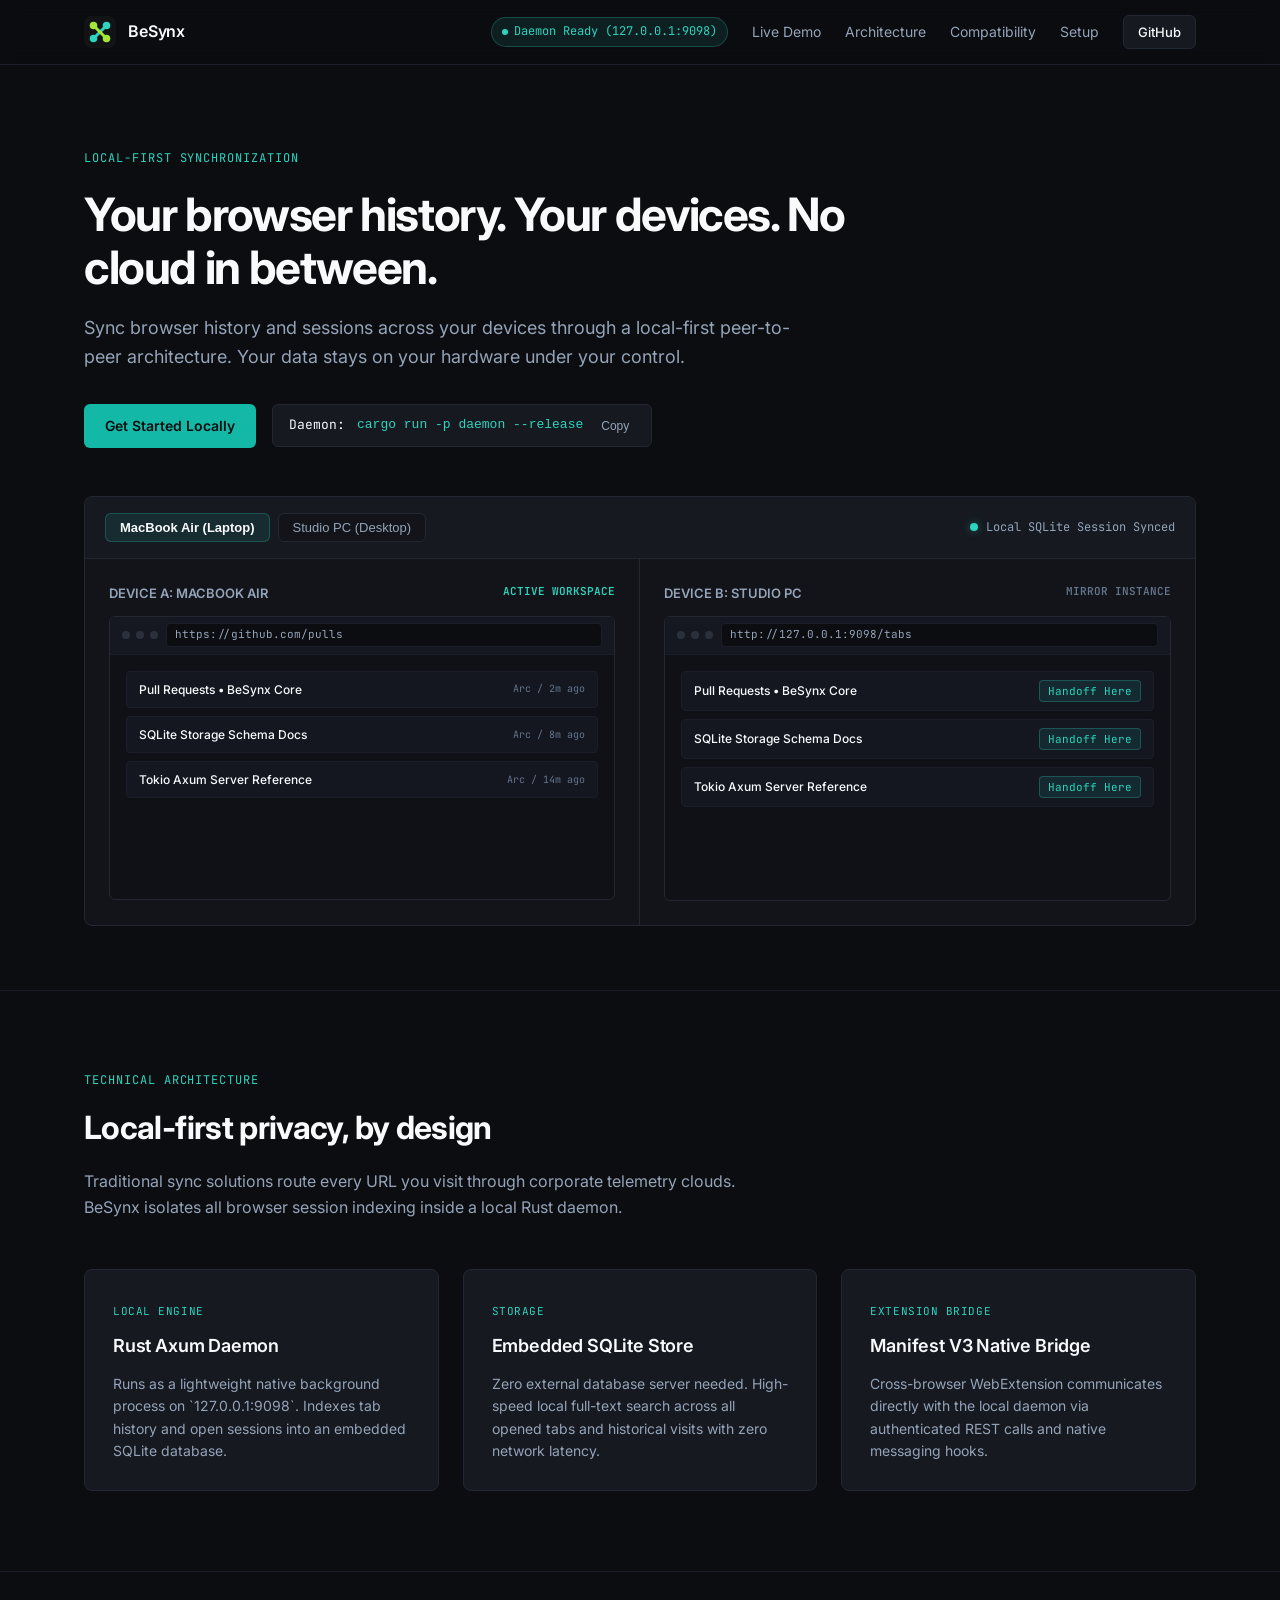
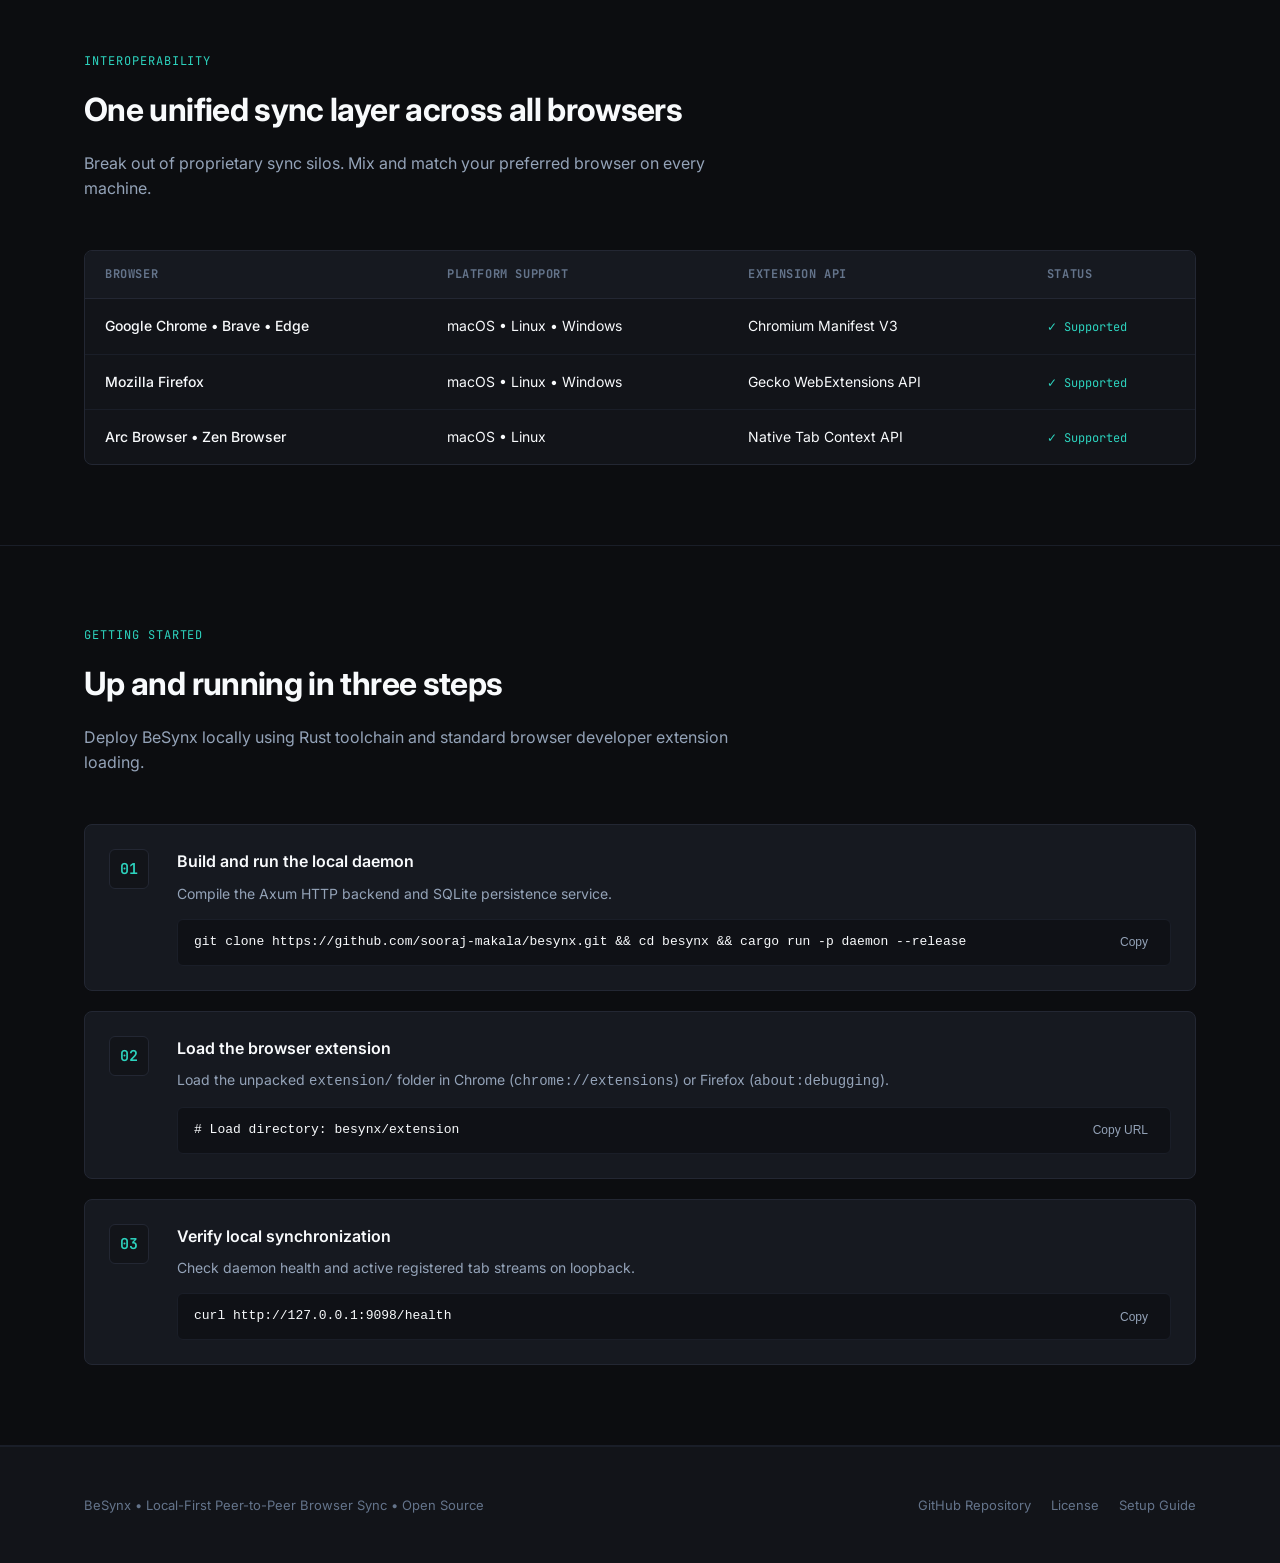
==== commit 12113348: "feat(site): polish landing page, eliminate ai slop, add svg favicon" ====
--- a/site/index.html
+++ b/site/index.html
@@ -4,49 +4,44 @@
   <meta charset="UTF-8">
   <meta name="viewport" content="width=device-width, initial-scale=1.0, viewport-fit=cover">
   <title>BeSynx — Local-First Peer-to-Peer Browser Sync</title>
-  <meta name="description" content="Sync browser history and active sessions across Chrome, Firefox, Arc, and Zen directly over your local network. Pure peer-to-peer encryption. Zero cloud servers.">
+  <meta name="description" content="Sync browser history and active sessions across your devices through a local-first architecture. Your data stays under your control. Zero cloud in between.">
+  <link rel="icon" type="image/svg+xml" href="favicon.svg">
   <link rel="preconnect" href="https://fonts.googleapis.com">
   <link rel="preconnect" href="https://fonts.gstatic.com" crossorigin>
-  <link href="https://fonts.googleapis.com/css2?family=Inter:wght@400;500;600;700&display=swap" rel="stylesheet">
+  <link href="https://fonts.googleapis.com/css2?family=Inter:wght@400;500;600;700&family=JetBrains+Mono:wght@400;500&display=swap" rel="stylesheet">
   <style>
     :root {
-      --bg: #090a0f;
-      --bg-subtle: #0f1118;
-      --bg-card: #131620;
-      --bg-card-hover: #171b28;
-      --bg-input: #11131c;
-      --border: #1e2230;
-      --border-subtle: #161824;
-      --border-focus: #3b82f6;
-      --border-accent: rgba(59, 130, 246, 0.3);
-      --text: #f3f4f6;
-      --text-muted: #8b92a5;
-      --text-dim: #545b70;
-      --accent: #3b82f6;
-      --accent-hover: #2563eb;
-      --accent-glow: rgba(59, 130, 246, 0.12);
-      --success: #10b981;
-      --success-glow: rgba(16, 185, 129, 0.12);
-      --font: 'Inter', -apple-system, BlinkMacSystemFont, 'Segoe UI', Roboto, sans-serif;
-      --font-mono: ui-monospace, SFMono-Regular, Menlo, Monaco, Consolas, monospace;
-      --max-w: 1180px;
-      --radius-sm: 6px;
-      --radius-md: 10px;
-      --radius-lg: 14px;
-      --radius-xl: 20px;
-    }
-
-    *, *::before, *::after {
+      --bg: #0c0d10;
+      --bg-subtle: #121419;
+      --bg-surface: #161920;
+      --bg-surface-hover: #1c202a;
+      --border: #232733;
+      --border-subtle: #1a1e28;
+      --border-focus: #2dd4bf;
+      --text: #f8fafc;
+      --text-muted: #94a3b8;
+      --text-dim: #64748b;
+      --teal: #2dd4bf;
+      --teal-dim: #14b8a6;
+      --teal-subtle: rgba(45, 212, 191, 0.1);
+      --teal-border: rgba(45, 212, 191, 0.25);
+      --lime: #a3e635;
+      --font-sans: 'Inter', -apple-system, BlinkMacSystemFont, 'Segoe UI', Roboto, sans-serif;
+      --font-mono: 'JetBrains Mono', SFMono-Regular, Menlo, Monaco, Consolas, monospace;
+      --max-w: 1160px;
+      --radius: 8px;
+    }
+
+    * {
       box-sizing: border-box;
       margin: 0;
       padding: 0;
     }
 
     html {
-      scroll-behavior: smooth;
       background-color: var(--bg);
       color: var(--text);
-      font-family: var(--font);
+      font-family: var(--font-sans);
       font-size: 15px;
       line-height: 1.6;
       -webkit-font-smoothing: antialiased;
@@ -58,7 +53,6 @@
       display: flex;
       flex-direction: column;
       overflow-x: hidden;
-      background: var(--bg);
     }
 
     a {
@@ -66,2073 +60,913 @@
       text-decoration: none;
     }
 
-    button {
-      font-family: inherit;
-      cursor: pointer;
-      border: none;
-      background: none;
-    }
-
-    /* Container */
     .container {
+      width: 100%;
       max-width: var(--max-w);
       margin: 0 auto;
       padding: 0 24px;
-      width: 100%;
-    }
-
-    /* Navigation */
-    .nav {
+    }
+
+    /* Header & Navigation */
+    header {
       position: sticky;
       top: 0;
-      z-index: 100;
-      background: rgba(9, 10, 15, 0.85);
-      backdrop-filter: blur(16px);
-      -webkit-backdrop-filter: blur(16px);
+      z-index: 50;
+      background: rgba(12, 13, 16, 0.92);
+      backdrop-filter: blur(8px);
       border-bottom: 1px solid var(--border-subtle);
-      transition: border-color 0.2s ease;
     }
 
     .nav-inner {
+      height: 64px;
       display: flex;
       align-items: center;
       justify-content: space-between;
-      height: 64px;
     }
 
     .brand {
       display: flex;
       align-items: center;
-      gap: 10px;
-      font-weight: 700;
-      font-size: 18px;
-      letter-spacing: -0.02em;
+      gap: 12px;
+      font-weight: 600;
+      font-size: 16px;
+      letter-spacing: -0.01em;
     }
 
     .brand-icon {
-      width: 28px;
-      height: 28px;
-      border-radius: var(--radius-sm);
-      background: linear-gradient(135deg, #3b82f6, #1d4ed8);
-      display: flex;
-      align-items: center;
-      justify-content: center;
-      color: #fff;
-    }
-
-    .brand-tag {
-      font-size: 11px;
-      font-weight: 500;
-      padding: 2px 7px;
-      background: var(--bg-card);
-      border: 1px solid var(--border);
-      border-radius: 999px;
+      width: 32px;
+      height: 32px;
+      border-radius: 6px;
+      display: block;
+    }
+
+    .nav-links {
+      display: flex;
+      align-items: center;
+      gap: 24px;
+      font-size: 14px;
       color: var(--text-muted);
-      margin-left: 4px;
-    }
-
-    .nav-links {
-      display: flex;
-      align-items: center;
-      gap: 28px;
-      list-style: none;
-    }
-
-    .nav-link {
-      font-size: 14px;
-      font-weight: 500;
-      color: var(--text-muted);
-      transition: color 0.15s ease;
-    }
-
-    .nav-link:hover {
+    }
+
+    .nav-links a:hover {
       color: var(--text);
     }
 
-    .nav-actions {
-      display: flex;
-      align-items: center;
-      gap: 12px;
-    }
-
-    .btn-ghost {
+    .status-badge {
       display: inline-flex;
       align-items: center;
-      gap: 7px;
-      padding: 8px 14px;
-      font-size: 13px;
-      font-weight: 500;
-      color: var(--text-muted);
-      border-radius: var(--radius-sm);
-      border: 1px solid transparent;
-      transition: all 0.15s ease;
-    }
-
-    .btn-ghost:hover {
-      color: var(--text);
-      background: var(--bg-card);
-      border-color: var(--border);
-    }
-
-    .btn-primary {
-      display: inline-flex;
-      align-items: center;
-      gap: 8px;
-      padding: 8px 16px;
-      font-size: 13px;
-      font-weight: 600;
-      color: #fff;
-      background: var(--accent);
-      border-radius: var(--radius-sm);
-      border: 1px solid rgba(255, 255, 255, 0.12);
-      transition: all 0.15s ease;
-      box-shadow: 0 1px 2px rgba(0, 0, 0, 0.2);
-    }
-
-    .btn-primary:hover {
-      background: var(--accent-hover);
-      transform: translateY(-1px);
-    }
-
-    .btn-primary:active {
-      transform: translateY(0);
-    }
-
-    /* Hero Section */
-    .hero {
-      padding: 88px 0 64px;
-      position: relative;
-    }
-
-    .hero-header {
-      text-align: center;
-      max-width: 780px;
-      margin: 0 auto 52px;
-    }
-
-    .hero-badge {
-      display: inline-flex;
-      align-items: center;
-      gap: 8px;
-      padding: 5px 12px;
-      border-radius: 999px;
-      background: rgba(59, 130, 246, 0.08);
-      border: 1px solid var(--border-accent);
+      gap: 6px;
+      padding: 4px 10px;
+      border-radius: 9999px;
       font-size: 12px;
-      font-weight: 500;
-      color: #93c5fd;
-      margin-bottom: 24px;
-    }
-
-    .hero-badge-dot {
+      font-family: var(--font-mono);
+      background: var(--teal-subtle);
+      color: var(--teal);
+      border: 1px solid var(--teal-border);
+    }
+
+    .status-dot {
       width: 6px;
       height: 6px;
       border-radius: 50%;
-      background: #3b82f6;
-      box-shadow: 0 0 8px #3b82f6;
-    }
-
-    .hero-title {
-      font-size: 56px;
-      line-height: 1.1;
-      font-weight: 700;
-      letter-spacing: -0.035em;
-      color: var(--text);
-      margin-bottom: 20px;
-    }
-
-    .hero-title span {
-      color: var(--text-muted);
-      font-weight: 500;
-    }
-
-    .hero-desc {
-      font-size: 18px;
-      line-height: 1.6;
-      color: var(--text-muted);
-      max-width: 640px;
-      margin: 0 auto 32px;
-    }
-
-    .hero-cta-group {
-      display: flex;
-      align-items: center;
-      justify-content: center;
-      gap: 14px;
-      margin-bottom: 20px;
-      flex-wrap: wrap;
-    }
-
-    .btn-hero-primary {
-      padding: 12px 24px;
-      font-size: 15px;
-      font-weight: 600;
-      border-radius: var(--radius-md);
-    }
-
-    .btn-hero-secondary {
-      display: inline-flex;
-      align-items: center;
-      gap: 8px;
-      padding: 12px 20px;
-      font-size: 15px;
+      background: var(--teal);
+    }
+
+    .btn-github {
+      padding: 6px 14px;
+      border-radius: 6px;
+      border: 1px solid var(--border);
+      background: var(--bg-surface);
+      font-size: 13px;
       font-weight: 500;
       color: var(--text);
-      background: var(--bg-card);
+      transition: background 0.15s, border-color 0.15s;
+    }
+
+    .btn-github:hover {
+      background: var(--bg-surface-hover);
+      border-color: var(--border-focus);
+    }
+
+    /* Hero Section */
+    .hero {
+      padding: 80px 0 64px;
+      border-bottom: 1px solid var(--border-subtle);
+    }
+
+    .hero-eyebrow {
+      display: inline-flex;
+      align-items: center;
+      gap: 8px;
+      font-family: var(--font-mono);
+      font-size: 12px;
+      text-transform: uppercase;
+      letter-spacing: 0.08em;
+      color: var(--teal);
+      margin-bottom: 20px;
+    }
+
+    .hero h1 {
+      font-size: 46px;
+      line-height: 1.15;
+      font-weight: 700;
+      letter-spacing: -0.03em;
+      max-width: 820px;
+      margin-bottom: 20px;
+    }
+
+    .hero p {
+      font-size: 18px;
+      color: var(--text-muted);
+      max-width: 720px;
+      line-height: 1.6;
+      margin-bottom: 32px;
+    }
+
+    .hero-actions {
+      display: flex;
+      flex-wrap: wrap;
+      align-items: center;
+      gap: 16px;
+      margin-bottom: 48px;
+    }
+
+    .btn-primary {
+      display: inline-flex;
+      align-items: center;
+      gap: 8px;
+      padding: 10px 20px;
+      border-radius: 6px;
+      background: var(--teal-dim);
+      color: #0c0d10;
+      font-size: 14px;
+      font-weight: 600;
+      border: 1px solid transparent;
+      transition: background 0.15s;
+    }
+
+    .btn-primary:hover {
+      background: var(--teal);
+    }
+
+    .quick-command {
+      display: inline-flex;
+      align-items: center;
+      gap: 12px;
+      padding: 10px 16px;
+      background: var(--bg-surface);
       border: 1px solid var(--border);
-      border-radius: var(--radius-md);
-      transition: all 0.15s ease;
-    }
-
-    .btn-hero-secondary:hover {
-      background: var(--bg-card-hover);
-      border-color: var(--border-focus);
-    }
-
-    .hero-meta {
-      display: flex;
-      align-items: center;
-      justify-content: center;
-      gap: 20px;
+      border-radius: 6px;
+      font-family: var(--font-mono);
       font-size: 13px;
-      color: var(--text-dim);
-    }
-
-    .hero-meta-item {
-      display: flex;
-      align-items: center;
-      gap: 6px;
-    }
-
-    /* Dual Device & Spotlight Hero Showcase */
-    .hero-showcase {
-      margin-top: 24px;
+      color: var(--text);
+    }
+
+    .quick-command code {
+      color: var(--teal);
+    }
+
+    .btn-copy {
+      background: transparent;
+      border: none;
+      color: var(--text-muted);
+      cursor: pointer;
+      font-size: 12px;
+      padding: 2px 6px;
+      border-radius: 4px;
+      transition: color 0.15s;
+    }
+
+    .btn-copy:hover {
+      color: var(--text);
+    }
+
+    /* Device Sync Interactive Showcase */
+    .showcase-box {
       background: var(--bg-subtle);
       border: 1px solid var(--border);
-      border-radius: var(--radius-xl);
-      padding: 32px;
-      position: relative;
-      box-shadow: 0 20px 48px rgba(0, 0, 0, 0.4);
-    }
-
-    .showcase-topbar {
-      display: flex;
-      align-items: center;
+      border-radius: var(--radius);
+      overflow: hidden;
+      margin-top: 24px;
+    }
+
+    .showcase-header {
+      padding: 16px 20px;
+      border-bottom: 1px solid var(--border);
+      display: flex;
       justify-content: space-between;
-      margin-bottom: 28px;
-      padding-bottom: 16px;
-      border-bottom: 1px solid var(--border-subtle);
+      align-items: center;
+      background: var(--bg-surface);
       flex-wrap: wrap;
       gap: 12px;
     }
 
-    .showcase-mesh-status {
-      display: flex;
-      align-items: center;
+    .device-switcher {
+      display: flex;
       gap: 8px;
+    }
+
+    .device-pill {
+      display: flex;
+      align-items: center;
+      gap: 8px;
+      padding: 6px 14px;
+      border-radius: 6px;
       font-size: 13px;
       font-weight: 500;
+      background: var(--bg-subtle);
+      border: 1px solid var(--border);
       color: var(--text-muted);
-    }
-
-    .status-indicator {
+      cursor: pointer;
+      transition: all 0.15s;
+    }
+
+    .device-pill.active {
+      background: var(--teal-subtle);
+      border-color: var(--teal-border);
+      color: var(--text);
+      font-weight: 600;
+    }
+
+    .sync-status-indicator {
+      display: flex;
+      align-items: center;
+      gap: 8px;
+      font-family: var(--font-mono);
+      font-size: 12px;
+      color: var(--text-muted);
+    }
+
+    .sync-live-dot {
       width: 8px;
       height: 8px;
       border-radius: 50%;
-      background: var(--success);
-      box-shadow: 0 0 8px rgba(16, 185, 129, 0.4);
-    }
-
-    .showcase-browsers-pill {
-      display: flex;
-      align-items: center;
-      gap: 10px;
+      background: var(--teal);
+      box-shadow: 0 0 8px rgba(45, 212, 191, 0.4);
+    }
+
+    .showcase-grid {
+      display: grid;
+      grid-template-columns: 1fr 1fr;
+      divide-x: 1px solid var(--border);
+    }
+
+    .device-mockup {
+      padding: 24px;
+      border-right: 1px solid var(--border);
+    }
+
+    .device-mockup:last-child {
+      border-right: none;
+    }
+
+    .browser-window {
+      background: #0f1116;
+      border: 1px solid var(--border);
+      border-radius: 6px;
+      overflow: hidden;
+      aspect-ratio: 16 / 9;
+      display: flex;
+      flex-direction: column;
+    }
+
+    .browser-chrome {
+      height: 38px;
+      background: #151821;
+      border-bottom: 1px solid var(--border-subtle);
+      display: flex;
+      align-items: center;
+      padding: 0 12px;
+      gap: 8px;
+    }
+
+    .browser-dots {
+      display: flex;
+      gap: 6px;
+    }
+
+    .dot {
+      width: 8px;
+      height: 8px;
+      border-radius: 50%;
+      background: #2b303d;
+    }
+
+    .address-bar {
+      flex: 1;
+      height: 24px;
+      background: #0c0d10;
+      border-radius: 4px;
+      border: 1px solid var(--border-subtle);
+      display: flex;
+      align-items: center;
+      padding: 0 8px;
+      font-family: var(--font-mono);
+      font-size: 11px;
+      color: var(--text-muted);
+    }
+
+    .browser-content {
+      flex: 1;
+      padding: 16px;
+      overflow-y: auto;
+      display: flex;
+      flex-direction: column;
+      gap: 8px;
+    }
+
+    .tab-row {
+      display: flex;
+      align-items: center;
+      justify-content: space-between;
+      padding: 8px 12px;
+      background: #141720;
+      border: 1px solid var(--border-subtle);
+      border-radius: 4px;
       font-size: 12px;
+      transition: border-color 0.15s;
+    }
+
+    .tab-row:hover {
+      border-color: var(--teal-border);
+    }
+
+    .tab-title {
+      display: flex;
+      align-items: center;
+      gap: 8px;
+      font-weight: 500;
+    }
+
+    .tab-tag {
+      font-family: var(--font-mono);
+      font-size: 10px;
+      color: var(--text-dim);
+    }
+
+    .btn-handoff {
+      font-size: 11px;
+      font-family: var(--font-mono);
+      padding: 3px 8px;
+      border-radius: 4px;
+      background: var(--teal-subtle);
+      border: 1px solid var(--teal-border);
+      color: var(--teal);
+      cursor: pointer;
+    }
+
+    /* Section Headers */
+    .section {
+      padding: 80px 0;
+      border-bottom: 1px solid var(--border-subtle);
+    }
+
+    .section-eyebrow {
+      font-family: var(--font-mono);
+      font-size: 12px;
+      text-transform: uppercase;
+      letter-spacing: 0.08em;
+      color: var(--teal);
+      margin-bottom: 12px;
+    }
+
+    .section-title {
+      font-size: 32px;
+      font-weight: 700;
+      letter-spacing: -0.02em;
+      margin-bottom: 16px;
+    }
+
+    .section-desc {
+      font-size: 16px;
       color: var(--text-muted);
-      background: var(--bg);
-      padding: 5px 12px;
-      border-radius: 999px;
-      border: 1px solid var(--border-subtle);
-    }
-
-    .browser-mini-icon {
-      width: 16px;
-      height: 16px;
+      max-width: 680px;
+      margin-bottom: 48px;
+      line-height: 1.6;
+    }
+
+    /* Architecture Features Grid */
+    .features-grid {
+      display: grid;
+      grid-template-columns: repeat(3, 1fr);
+      gap: 24px;
+    }
+
+    .feature-item {
+      background: var(--bg-surface);
+      border: 1px solid var(--border);
+      border-radius: var(--radius);
+      padding: 28px;
+    }
+
+    .feature-tag {
+      display: inline-block;
+      font-family: var(--font-mono);
+      font-size: 11px;
+      color: var(--teal);
+      margin-bottom: 12px;
+      text-transform: uppercase;
+      letter-spacing: 0.05em;
+    }
+
+    .feature-item h3 {
+      font-size: 18px;
+      font-weight: 600;
+      margin-bottom: 12px;
+      letter-spacing: -0.01em;
+    }
+
+    .feature-item p {
+      font-size: 14px;
+      color: var(--text-muted);
+      line-height: 1.6;
+    }
+
+    /* Compatibility Table */
+    .table-container {
+      background: var(--bg-subtle);
+      border: 1px solid var(--border);
+      border-radius: var(--radius);
+      overflow-x: auto;
+    }
+
+    table {
+      width: 100%;
+      border-collapse: collapse;
+      text-align: left;
+      font-size: 14px;
+    }
+
+    th {
+      background: var(--bg-surface);
+      padding: 14px 20px;
+      font-size: 12px;
+      font-family: var(--font-mono);
+      text-transform: uppercase;
+      letter-spacing: 0.05em;
+      color: var(--text-dim);
+      border-bottom: 1px solid var(--border);
+    }
+
+    td {
+      padding: 16px 20px;
+      border-bottom: 1px solid var(--border-subtle);
+      font-size: 14px;
+    }
+
+    tr:last-child td {
+      border-bottom: none;
+    }
+
+    .pill-browser {
+      font-weight: 500;
+      color: var(--text);
+    }
+
+    .pill-status {
       display: inline-flex;
       align-items: center;
-      justify-content: center;
-    }
-
-    /* Spotlight Universal Search */
-    .spotlight-wrapper {
-      max-width: 680px;
-      margin: 0 auto 36px;
-      background: var(--bg-card);
-      border: 1px solid var(--border-focus);
-      border-radius: var(--radius-lg);
-      box-shadow: 0 12px 32px rgba(0, 0, 0, 0.5), 0 0 0 1px rgba(59, 130, 246, 0.2);
-      overflow: hidden;
-    }
-
-    .spotlight-input-row {
-      display: flex;
-      align-items: center;
-      padding: 14px 18px;
-      gap: 12px;
-      border-bottom: 1px solid var(--border-subtle);
-      background: var(--bg-input);
-    }
-
-    .spotlight-icon {
-      color: var(--accent);
-      flex-shrink: 0;
-    }
-
-    .spotlight-input {
-      flex: 1;
-      background: transparent;
-      border: none;
-      font-size: 16px;
-      color: var(--text);
-      outline: none;
-      font-family: inherit;
-    }
-
-    .spotlight-input::placeholder {
-      color: var(--text-dim);
-    }
-
-    .spotlight-shortcut {
-      font-size: 11px;
-      padding: 3px 6px;
-      background: var(--bg);
+      gap: 6px;
+      font-family: var(--font-mono);
+      font-size: 12px;
+      color: var(--teal);
+    }
+
+    /* Setup Steps */
+    .steps-list {
+      display: flex;
+      flex-direction: column;
+      gap: 20px;
+    }
+
+    .step-card {
+      background: var(--bg-surface);
       border: 1px solid var(--border);
-      border-radius: 4px;
-      color: var(--text-muted);
-      font-family: var(--font-mono);
-    }
-
-    .spotlight-results {
-      padding: 8px;
-      display: flex;
-      flex-direction: column;
-      gap: 4px;
-      max-height: 290px;
-      overflow-y: auto;
-    }
-
-    .spotlight-item {
-      display: flex;
-      align-items: center;
-      justify-content: space-between;
-      padding: 10px 12px;
-      border-radius: var(--radius-sm);
-      cursor: pointer;
-      transition: all 0.12s ease;
-      border: 1px solid transparent;
-    }
-
-    .spotlight-item:hover, .spotlight-item.active {
-      background: rgba(59, 130, 246, 0.08);
-      border-color: rgba(59, 130, 246, 0.2);
-    }
-
-    .spotlight-item-left {
-      display: flex;
-      align-items: center;
-      gap: 12px;
-      min-width: 0;
-    }
-
-    .spotlight-item-icon {
-      width: 28px;
-      height: 28px;
+      border-radius: var(--radius);
+      padding: 24px;
+      display: grid;
+      grid-template-columns: 48px 1fr;
+      gap: 20px;
+    }
+
+    .step-num {
+      width: 40px;
+      height: 40px;
       border-radius: 6px;
       background: var(--bg-subtle);
       border: 1px solid var(--border);
       display: flex;
       align-items: center;
       justify-content: center;
-      flex-shrink: 0;
+      font-family: var(--font-mono);
+      font-weight: 600;
+      color: var(--teal);
+    }
+
+    .step-content h4 {
+      font-size: 16px;
+      font-weight: 600;
+      margin-bottom: 8px;
+    }
+
+    .step-content p {
+      font-size: 14px;
       color: var(--text-muted);
-    }
-
-    .spotlight-item-content {
-      min-width: 0;
-    }
-
-    .spotlight-item-title {
-      font-size: 13.5px;
-      font-weight: 500;
+      margin-bottom: 14px;
+    }
+
+    .step-cmd {
+      background: #0f1116;
+      border: 1px solid var(--border-subtle);
+      border-radius: 6px;
+      padding: 12px 16px;
+      font-family: var(--font-mono);
+      font-size: 13px;
       color: var(--text);
-      white-space: nowrap;
-      overflow: hidden;
-      text-overflow: ellipsis;
-    }
-
-    .spotlight-item-url {
-      font-size: 12px;
+      display: flex;
+      align-items: center;
+      justify-content: space-between;
+    }
+
+    /* Footer */
+    footer {
+      padding: 48px 0;
+      border-top: 1px solid var(--border-subtle);
+      background: var(--bg-subtle);
+      font-size: 13px;
       color: var(--text-dim);
-      white-space: nowrap;
-      overflow: hidden;
-      text-overflow: ellipsis;
-    }
-
-    .spotlight-item-right {
-      display: flex;
-      align-items: center;
-      gap: 10px;
-      flex-shrink: 0;
-    }
-
-    .device-origin-tag {
-      display: inline-flex;
-      align-items: center;
-      gap: 5px;
-      font-size: 11.5px;
-      color: var(--text-muted);
-      background: var(--bg);
-      padding: 3px 8px;
-      border-radius: 4px;
-      border: 1px solid var(--border-subtle);
-    }
-
-    .spotlight-footer {
-      display: flex;
-      align-items: center;
+    }
+
+    .footer-inner {
+      display: flex;
       justify-content: space-between;
-      padding: 8px 14px;
-      background: var(--bg);
-      border-top: 1px solid var(--border-subtle);
-      font-size: 12px;
-      color: var(--text-dim);
-    }
-
-    .spotlight-tags {
-      display: flex;
-      align-items: center;
-      gap: 8px;
-      flex-wrap: wrap;
-    }
-
-    .filter-chip {
-      padding: 2px 8px;
-      background: var(--bg-card);
-      border: 1px solid var(--border);
-      border-radius: 4px;
-      font-size: 11px;
-      color: var(--text-muted);
-      cursor: pointer;
-      transition: all 0.12s ease;
-    }
-
-    .filter-chip:hover, .filter-chip.active {
-      color: var(--text);
-      border-color: var(--accent);
-      background: rgba(59, 130, 246, 0.1);
-    }
-
-    /* Dual Hardware Workstations */
-    .devices-grid {
-      display: grid;
-      grid-template-columns: 1fr 1fr;
-      gap: 24px;
-    }
-
-    .device-card {
-      background: var(--bg-card);
-      border: 1px solid var(--border);
-      border-radius: var(--radius-lg);
-      padding: 20px;
-      position: relative;
-    }
-
-    .device-card-header {
-      display: flex;
-      align-items: center;
-      justify-content: space-between;
-      margin-bottom: 16px;
-      padding-bottom: 12px;
-      border-bottom: 1px solid var(--border-subtle);
-    }
-
-    .device-info {
-      display: flex;
-      align-items: center;
-      gap: 10px;
-    }
-
-    .device-icon {
-      width: 32px;
-      height: 32px;
-      border-radius: 8px;
-      background: var(--bg);
-      border: 1px solid var(--border);
-      display: flex;
-      align-items: center;
-      justify-content: center;
-      color: var(--accent);
-    }
-
-    .device-name {
-      font-size: 14px;
-      font-weight: 600;
-      color: var(--text);
-    }
-
-    .device-sub {
-      font-size: 12px;
-      color: var(--text-dim);
-    }
-
-    .device-badge {
-      font-size: 11px;
-      padding: 2px 8px;
-      border-radius: 4px;
-      background: var(--bg);
-      border: 1px solid var(--border-subtle);
-      color: var(--text-muted);
-    }
-
-    .mockup-tab-list {
-      display: flex;
-      flex-direction: column;
-      gap: 8px;
-    }
-
-    .mockup-tab-row {
-      display: flex;
-      align-items: center;
-      justify-content: space-between;
-      padding: 8px 12px;
-      background: var(--bg);
-      border: 1px solid var(--border-subtle);
-      border-radius: var(--radius-sm);
-      font-size: 13px;
-    }
-
-    .mockup-tab-left {
-      display: flex;
-      align-items: center;
-      gap: 8px;
-      min-width: 0;
-    }
-
-    .mockup-tab-title {
-      color: var(--text);
-      white-space: nowrap;
-      overflow: hidden;
-      text-overflow: ellipsis;
-    }
-
-    .mockup-tab-time {
-      font-size: 11px;
-      color: var(--text-dim);
-      flex-shrink: 0;
-    }
-
-    /* Section Styles */
-    .section {
-      padding: 96px 0;
-      border-top: 1px solid var(--border-subtle);
-    }
-
-    .section-header {
-      text-align: center;
-      max-width: 680px;
-      margin: 0 auto 56px;
-    }
-
-    .section-tag {
-      font-size: 12px;
-      font-weight: 600;
-      text-transform: uppercase;
-      letter-spacing: 0.08em;
-      color: var(--accent);
-      margin-bottom: 12px;
-    }
-
-    .section-title {
-      font-size: 40px;
-      font-weight: 700;
-      letter-spacing: -0.03em;
-      color: var(--text);
-      margin-bottom: 16px;
-      line-height: 1.15;
-    }
-
-    .section-desc {
-      font-size: 17px;
-      color: var(--text-muted);
-      line-height: 1.6;
-    }
-
-    /* Outcome Feature Blocks (Dynamic Visual Varieties) */
-    .feature-showcase-grid {
-      display: grid;
-      grid-template-columns: repeat(3, 1fr);
-      gap: 24px;
-      margin-bottom: 48px;
-    }
-
-    .outcome-card {
-      background: var(--bg-card);
-      border: 1px solid var(--border);
-      border-radius: var(--radius-lg);
-      padding: 32px 28px;
-      display: flex;
-      flex-direction: column;
-      justify-content: space-between;
-      transition: all 0.2s ease;
-    }
-
-    .outcome-card:hover {
-      border-color: var(--border-focus);
-      transform: translateY(-2px);
-    }
-
-    .outcome-icon-wrap {
-      width: 44px;
-      height: 44px;
-      border-radius: var(--radius-md);
-      background: rgba(59, 130, 246, 0.08);
-      border: 1px solid var(--border-accent);
-      display: flex;
-      align-items: center;
-      justify-content: center;
-      color: var(--accent);
-      margin-bottom: 24px;
-    }
-
-    .outcome-title {
-      font-size: 20px;
-      font-weight: 600;
-      letter-spacing: -0.02em;
-      margin-bottom: 12px;
-      color: var(--text);
-    }
-
-    .outcome-desc {
-      font-size: 14.5px;
-      color: var(--text-muted);
-      line-height: 1.6;
-      margin-bottom: 24px;
-    }
-
-    .outcome-metric {
-      padding-top: 20px;
-      border-top: 1px solid var(--border-subtle);
-      display: flex;
-      align-items: center;
-      justify-content: space-between;
-      font-size: 12.5px;
-      color: var(--text-dim);
-    }
-
-    .metric-value {
-      font-weight: 600;
-      color: var(--text);
-    }
-
-    /* Wide Interactive Handoff Simulator Section */
-    .simulator-panel {
-      background: var(--bg-subtle);
-      border: 1px solid var(--border);
-      border-radius: var(--radius-xl);
-      padding: 40px;
-      margin-top: 24px;
-      position: relative;
-    }
-
-    .simulator-controls {
-      display: flex;
-      align-items: center;
-      justify-content: space-between;
-      margin-bottom: 32px;
+      align-items: center;
       flex-wrap: wrap;
       gap: 16px;
     }
 
-    .sim-toggle-wrap {
-      display: flex;
-      align-items: center;
-      gap: 12px;
-      background: var(--bg-card);
-      padding: 6px 14px;
-      border-radius: 999px;
-      border: 1px solid var(--border);
-    }
-
-    .sim-toggle-label {
-      font-size: 13px;
-      font-weight: 500;
-      color: var(--text-muted);
-    }
-
-    .switch {
-      position: relative;
-      display: inline-block;
-      width: 40px;
-      height: 22px;
-    }
-
-    .switch input {
-      opacity: 0;
-      width: 0;
-      height: 0;
-    }
-
-    .slider {
-      position: absolute;
-      cursor: pointer;
-      top: 0;
-      left: 0;
-      right: 0;
-      bottom: 0;
-      background-color: var(--border);
-      transition: .2s;
-      border-radius: 34px;
-    }
-
-    .slider:before {
-      position: absolute;
-      content: "";
-      height: 16px;
-      width: 16px;
-      left: 3px;
-      bottom: 3px;
-      background-color: white;
-      transition: .2s;
-      border-radius: 50%;
-    }
-
-    input:checked + .slider {
-      background-color: var(--accent);
-    }
-
-    input:checked + .slider:before {
-      transform: translateX(18px);
-    }
-
-    .sim-mesh-visual {
-      display: grid;
-      grid-template-columns: 1fr 140px 1fr;
-      align-items: center;
+    .footer-links {
+      display: flex;
       gap: 20px;
-      margin-bottom: 28px;
-    }
-
-    .sim-device-box {
-      background: var(--bg-card);
-      border: 1px solid var(--border);
-      border-radius: var(--radius-lg);
-      padding: 24px;
-    }
-
-    .sim-device-head {
-      display: flex;
-      align-items: center;
-      justify-content: space-between;
-      margin-bottom: 16px;
-    }
-
-    .sim-device-title {
-      font-size: 15px;
-      font-weight: 600;
+    }
+
+    .footer-links a:hover {
       color: var(--text);
     }
 
-    .sim-actionable-tabs {
-      display: flex;
-      flex-direction: column;
-      gap: 8px;
-    }
-
-    .sim-clickable-tab {
-      padding: 10px 12px;
-      background: var(--bg);
-      border: 1px solid var(--border-subtle);
-      border-radius: var(--radius-sm);
-      display: flex;
-      align-items: center;
-      justify-content: space-between;
-      cursor: pointer;
-      transition: all 0.15s ease;
-    }
-
-    .sim-clickable-tab:hover {
-      border-color: var(--accent);
-      background: rgba(59, 130, 246, 0.05);
-    }
-
-    .sim-clickable-tab.selected {
-      border-color: var(--accent);
-      background: rgba(59, 130, 246, 0.1);
-    }
-
-    .sim-tab-name {
-      font-size: 13px;
-      font-weight: 500;
-      color: var(--text);
-      display: flex;
-      align-items: center;
-      gap: 8px;
-    }
-
-    .sim-tab-action {
-      font-size: 11px;
-      color: var(--accent);
-      font-weight: 600;
-    }
-
-    /* P2P Flow Connector */
-    .sim-wire-hub {
-      display: flex;
-      flex-direction: column;
-      align-items: center;
-      justify-content: center;
-      text-align: center;
-    }
-
-    .wire-line {
-      width: 100%;
-      height: 2px;
-      background: var(--border);
-      position: relative;
-      margin: 12px 0;
-    }
-
-    .wire-pulse {
-      position: absolute;
-      top: -3px;
-      left: 0;
-      width: 8px;
-      height: 8px;
-      border-radius: 50%;
-      background: var(--accent);
-      box-shadow: 0 0 10px var(--accent);
-      transition: left 0.6s cubic-bezier(0.16, 1, 0.3, 1);
-    }
-
-    .wire-label {
-      font-size: 11px;
-      font-weight: 500;
-      color: var(--text-dim);
-      background: var(--bg);
-      padding: 3px 8px;
-      border-radius: 4px;
-      border: 1px solid var(--border-subtle);
-    }
-
-    /* Toast Notification inside Simulator */
-    .sim-live-log {
-      background: var(--bg);
-      border: 1px solid var(--border-subtle);
-      border-radius: var(--radius-md);
-      padding: 14px 18px;
-      display: flex;
-      align-items: center;
-      justify-content: space-between;
-      font-size: 13px;
-      color: var(--text-muted);
-    }
-
-    .log-badge {
-      display: inline-flex;
-      align-items: center;
-      gap: 6px;
-      font-weight: 600;
-      color: var(--success);
-    }
-
-    /* 3-Step "How It Works" Section */
-    .steps-grid {
-      display: grid;
-      grid-template-columns: repeat(3, 1fr);
-      gap: 32px;
-      position: relative;
-    }
-
-    .step-item {
-      position: relative;
-    }
-
-    .step-number {
-      font-size: 13px;
-      font-weight: 700;
-      color: var(--accent);
-      background: rgba(59, 130, 246, 0.08);
-      width: 32px;
-      height: 32px;
-      border-radius: var(--radius-sm);
-      display: flex;
-      align-items: center;
-      justify-content: center;
-      margin-bottom: 18px;
-      border: 1px solid var(--border-accent);
-    }
-
-    .step-title {
-      font-size: 18px;
-      font-weight: 600;
-      margin-bottom: 10px;
-      color: var(--text);
-    }
-
-    .step-desc {
-      font-size: 14.5px;
-      color: var(--text-muted);
-      line-height: 1.6;
-    }
-
-    .step-code-preview {
-      margin-top: 14px;
-      padding: 10px 14px;
-      background: var(--bg-card);
-      border: 1px solid var(--border-subtle);
-      border-radius: var(--radius-sm);
-      font-family: var(--font-mono);
-      font-size: 12px;
-      color: #93c5fd;
-      display: flex;
-      align-items: center;
-      justify-content: space-between;
-    }
-
-    /* Honest Architecture Comparison (Clean, not spreadsheet soup) */
-    .architecture-box {
-      background: var(--bg-card);
-      border: 1px solid var(--border);
-      border-radius: var(--radius-xl);
-      padding: 40px;
-      display: grid;
-      grid-template-columns: 1fr 1fr;
-      gap: 40px;
-      align-items: center;
-    }
-
-    .arch-content h3 {
-      font-size: 26px;
-      font-weight: 700;
-      letter-spacing: -0.02em;
-      margin-bottom: 16px;
-      color: var(--text);
-    }
-
-    .arch-content p {
-      font-size: 15px;
-      color: var(--text-muted);
-      line-height: 1.6;
-      margin-bottom: 24px;
-    }
-
-    .arch-list {
-      list-style: none;
-      display: flex;
-      flex-direction: column;
-      gap: 12px;
-    }
-
-    .arch-list-item {
-      display: flex;
-      align-items: flex-start;
-      gap: 10px;
-      font-size: 14px;
-      color: var(--text);
-    }
-
-    .arch-check {
-      color: var(--success);
-      margin-top: 2px;
-      flex-shrink: 0;
-    }
-
-    .arch-visual {
-      background: var(--bg);
-      border: 1px solid var(--border-subtle);
-      border-radius: var(--radius-lg);
-      padding: 24px;
-      display: flex;
-      flex-direction: column;
-      gap: 14px;
-    }
-
-    .arch-spec-row {
-      display: flex;
-      justify-content: space-between;
-      align-items: center;
-      padding: 8px 12px;
-      background: var(--bg-card);
-      border-radius: var(--radius-sm);
-      font-size: 13px;
-    }
-
-    .spec-label {
-      color: var(--text-muted);
-    }
-
-    .spec-val {
-      font-weight: 500;
-      color: var(--text);
-      font-family: var(--font-mono);
-      font-size: 12px;
-    }
-
-    /* FAQ Section */
-    .faq-grid {
-      display: grid;
-      grid-template-columns: 1fr 1fr;
-      gap: 24px;
-    }
-
-    .faq-card {
-      background: var(--bg-card);
-      border: 1px solid var(--border);
-      border-radius: var(--radius-lg);
-      padding: 24px;
-    }
-
-    .faq-question {
-      font-size: 16px;
-      font-weight: 600;
-      color: var(--text);
-      margin-bottom: 10px;
-    }
-
-    .faq-answer {
-      font-size: 14px;
-      color: var(--text-muted);
-      line-height: 1.6;
-    }
-
-    /* CTA Section */
-    .cta-banner {
-      background: radial-gradient(circle at 50% 0%, rgba(59, 130, 246, 0.12) 0%, transparent 70%), var(--bg-subtle);
-      border: 1px solid var(--border-accent);
-      border-radius: var(--radius-xl);
-      padding: 64px 32px;
-      text-align: center;
-      margin: 80px 0;
-      position: relative;
-    }
-
-    .cta-title {
-      font-size: 38px;
-      font-weight: 700;
-      letter-spacing: -0.03em;
-      margin-bottom: 16px;
-      color: var(--text);
-    }
-
-    .cta-desc {
-      font-size: 17px;
-      color: var(--text-muted);
-      max-width: 580px;
-      margin: 0 auto 32px;
-    }
-
-    .cta-command-box {
-      display: inline-flex;
-      align-items: center;
-      gap: 12px;
-      padding: 10px 18px;
-      background: var(--bg);
-      border: 1px solid var(--border);
-      border-radius: var(--radius-md);
-      font-family: var(--font-mono);
-      font-size: 13px;
-      color: #93c5fd;
-      margin-bottom: 24px;
-      cursor: pointer;
-      transition: border-color 0.15s ease;
-    }
-
-    .cta-command-box:hover {
-      border-color: var(--accent);
-    }
-
-    .copy-btn {
-      color: var(--text-muted);
-      display: flex;
-      align-items: center;
-    }
-
-    /* Footer */
-    .footer {
-      border-top: 1px solid var(--border-subtle);
-      padding: 48px 0 32px;
-      background: var(--bg);
-      font-size: 13px;
-      color: var(--text-dim);
-    }
-
-    .footer-top {
-      display: flex;
-      justify-content: space-between;
-      align-items: center;
-      margin-bottom: 32px;
-      flex-wrap: wrap;
-      gap: 20px;
-    }
-
-    .footer-links {
-      display: flex;
-      gap: 24px;
-      list-style: none;
-    }
-
-    .footer-link {
-      color: var(--text-muted);
-      transition: color 0.15s ease;
-    }
-
-    .footer-link:hover {
-      color: var(--text);
-    }
-
-    .footer-bottom {
-      display: flex;
-      justify-content: space-between;
-      align-items: center;
-      border-top: 1px solid var(--border-subtle);
-      padding-top: 24px;
-      flex-wrap: wrap;
-      gap: 12px;
-    }
-
-    /* Toast system */
-    .toast-container {
-      position: fixed;
-      bottom: 24px;
-      right: 24px;
-      z-index: 1000;
-      pointer-events: none;
-    }
-
-    .toast {
-      background: var(--bg-card);
-      border: 1px solid var(--border-focus);
-      box-shadow: 0 10px 30px rgba(0, 0, 0, 0.6);
-      padding: 12px 18px;
-      border-radius: var(--radius-md);
-      font-size: 13px;
-      font-weight: 500;
-      color: var(--text);
-      display: flex;
-      align-items: center;
-      gap: 10px;
-      transform: translateY(20px);
-      opacity: 0;
-      transition: all 0.25s cubic-bezier(0.16, 1, 0.3, 1);
-    }
-
-    .toast.show {
-      transform: translateY(0);
-      opacity: 1;
-    }
-
-    /* Responsive */
+    /* Responsive Ratios */
     @media (max-width: 900px) {
-      .hero-title {
-        font-size: 40px;
-      }
-      .feature-showcase-grid,
-      .steps-grid,
-      .devices-grid,
-      .architecture-box,
-      .faq-grid {
+      .showcase-grid {
         grid-template-columns: 1fr;
       }
-      .sim-mesh-visual {
+      .device-mockup {
+        border-right: none;
+        border-bottom: 1px solid var(--border);
+      }
+      .features-grid {
         grid-template-columns: 1fr;
       }
-      .sim-wire-hub {
-        transform: rotate(90deg);
-        margin: 16px 0;
+      .hero h1 {
+        font-size: 34px;
+      }
+    }
+
+    @media (max-width: 450px) {
+      .browser-window {
+        aspect-ratio: 9 / 19.5;
+      }
+    }
+  
+    /* Strict Mobile Viewport (9:19.5) Fixes */
+    @media (max-width: 768px) {
+      .nav-links a:not(.btn-github) {
+        display: none;
       }
       .nav-links {
+        gap: 8px;
+      }
+      .status-badge {
+        font-size: 11px;
+        padding: 3px 8px;
+      }
+      .status-badge span:not(.status-dot) {
         display: none;
       }
-    }
+      .quick-command {
+        max-width: 100%;
+        flex-direction: column;
+        align-items: flex-start;
+        gap: 8px;
+        word-break: break-all;
+      }
+      .quick-command code {
+        word-break: break-all;
+        white-space: pre-wrap;
+      }
+      .step-card {
+        grid-template-columns: 1fr;
+        gap: 12px;
+      }
+      .step-cmd {
+        flex-direction: column;
+        align-items: flex-start;
+        gap: 8px;
+        word-break: break-all;
+      }
+      .step-cmd code {
+        word-break: break-all;
+        white-space: pre-wrap;
+      }
+      .code-block {
+        word-break: break-all;
+        white-space: pre-wrap;
+      }
+      .hero-actions {
+        flex-direction: column;
+        align-items: stretch;
+      }
+      .btn-primary {
+        justify-content: center;
+      }
+    }
+  
   </style>
 </head>
 <body>
 
   <!-- Navigation -->
-  <nav class="nav">
+  <header>
     <div class="container nav-inner">
-      <a href="#" class="brand">
-        <div class="brand-icon">
-          <svg width="18" height="18" viewBox="0 0 24 24" fill="none" stroke="currentColor" stroke-width="2.2" stroke-linecap="round" stroke-linejoin="round">
-            <path d="M21 12a9 9 0 0 0-9-9 9.75 9.75 0 0 0-6.74 2.74L3 8"/>
-            <path d="M3 3v5h5"/>
-            <path d="M3 12a9 9 0 0 0 9 9 9.75 9.75 0 0 0 6.74-2.74L21 16"/>
-            <path d="M16 16h5v5"/>
-          </svg>
-        </div>
+      <div class="brand">
+        <img src="favicon.svg" alt="BeSynx Logo" class="brand-icon">
         <span>BeSynx</span>
-        <span class="brand-tag">Local P2P</span>
-      </a>
-
-      <ul class="nav-links">
-        <li><a href="#features" class="nav-link">Features</a></li>
-        <li><a href="#demo" class="nav-link">Interactive Demo</a></li>
-        <li><a href="#how-it-works" class="nav-link">How it Works</a></li>
-        <li><a href="#architecture" class="nav-link">Architecture</a></li>
-        <li><a href="#faq" class="nav-link">FAQ</a></li>
-      </ul>
-
-      <div class="nav-actions">
-        <a href="https://github.com/whysooraj/besynx" target="_blank" rel="noopener noreferrer" class="btn-ghost">
-          <svg width="16" height="16" viewBox="0 0 24 24" fill="currentColor">
-            <path fill-rule="evenodd" clip-rule="evenodd" d="M12 2C6.477 2 2 6.484 2 12.017c0 4.425 2.865 8.18 6.839 9.504.5.092.682-.217.682-.483 0-.237-.008-.868-.013-1.703-2.782.605-3.369-1.343-3.369-1.343-.454-1.158-1.11-1.466-1.11-1.466-.908-.62.069-.608.069-.608 1.003.07 1.53 1.032 1.53 1.032.892 1.53 2.341 1.088 2.91.832.092-.647.35-1.088.636-1.338-2.22-.253-4.555-1.113-4.555-4.951 0-1.093.39-1.988 1.029-2.688-.103-.253-.446-1.272.098-2.65 0 0 .84-.27 2.75 1.026A9.564 9.564 0 0112 6.844c.85.004 1.705.115 2.504.337 1.909-1.296 2.747-1.027 2.747-1.027.546 1.379.202 2.398.1 2.651.64.7 1.028 1.595 1.028 2.688 0 3.848-2.339 4.695-4.566 4.943.359.309.678.92.678 1.855 0 1.338-.012 2.419-.012 2.747 0 .268.18.58.688.482A10.019 10.019 0 0022 12.017C22 6.484 17.522 2 12 2z"/>
-          </svg>
-          <span>GitHub</span>
-        </a>
-        <a href="#download" class="btn-primary">
-          <span>Get BeSynx</span>
-          <svg width="14" height="14" viewBox="0 0 24 24" fill="none" stroke="currentColor" stroke-width="2.5" stroke-linecap="round" stroke-linejoin="round">
-            <line x1="12" y1="5" x2="12" y2="19"></line>
-            <polyline points="19 12 12 19 5 12"></polyline>
-          </svg>
-        </a>
+      </div>
+      <div class="nav-links">
+        <span class="status-badge">
+          <span class="status-dot"></span>
+          Daemon Ready (127.0.0.1:9098)
+        </span>
+        <a href="#demo">Live Demo</a>
+        <a href="#architecture">Architecture</a>
+        <a href="#compatibility">Compatibility</a>
+        <a href="#setup">Setup</a>
+        <a href="https://github.com/sooraj-makala/besynx" target="_blank" rel="noopener" class="btn-github">GitHub</a>
       </div>
     </div>
-  </nav>
+  </header>
 
   <!-- Hero Section -->
-  <header class="hero">
+  <section class="hero">
     <div class="container">
-      <div class="hero-header">
-        <div class="hero-badge">
-          <span class="hero-badge-dot"></span>
-          <span>Local-first peer-to-peer browser sync · Zero cloud accounts</span>
+      <div class="hero-eyebrow">Local-First Synchronization</div>
+      <h1>Your browser history. Your devices. No cloud in between.</h1>
+      <p>Sync browser history and sessions across your devices through a local-first peer-to-peer architecture. Your data stays on your hardware under your control.</p>
+
+      <div class="hero-actions">
+        <a href="#setup" class="btn-primary">Get Started Locally</a>
+        <div class="quick-command">
+          <span>Daemon:</span>
+          <code>cargo run -p daemon --release</code>
+          <button class="btn-copy" onclick="navigator.clipboard.writeText('cargo run -p daemon --release'); this.innerText='Copied!'; setTimeout(()=>this.innerText='Copy', 2000);">Copy</button>
         </div>
-
-        <h1 class="hero-title">
-          Browse on your laptop.<br>
-          <span>Pick up right on your desktop.</span>
-        </h1>
-
-        <p class="hero-desc">
-          Sync browser history and active sessions across Chrome, Firefox, Arc, and Zen directly over your local network. Direct peer-to-peer encryption, stored in SQLite on your disk.
-        </p>
-
-        <div class="hero-cta-group">
-          <a href="#download" class="btn-primary btn-hero-primary">
-            <span>Install Daemon & Extension</span>
-            <svg width="16" height="16" viewBox="0 0 24 24" fill="none" stroke="currentColor" stroke-width="2.5" stroke-linecap="round" stroke-linejoin="round">
-              <line x1="5" y1="12" x2="19" y2="12"></line>
-              <polyline points="12 5 19 12 12 19"></polyline>
-            </svg>
-          </a>
-          <a href="#demo" class="btn-hero-secondary">
-            <svg width="16" height="16" viewBox="0 0 24 24" fill="none" stroke="currentColor" stroke-width="2" stroke-linecap="round" stroke-linejoin="round">
-              <polygon points="5 3 19 12 5 21 5 3"></polygon>
-            </svg>
-            <span>Try Interactive Demo</span>
-          </a>
-        </div>
-
-        <div class="hero-meta">
-          <div class="hero-meta-item">
-            <svg width="14" height="14" viewBox="0 0 24 24" fill="none" stroke="currentColor" stroke-width="2" stroke-linecap="round" stroke-linejoin="round">
-              <path d="M12 22s8-4 8-10V5l-8-3-8 3v7c0 6 8 10 8 10z"/>
-            </svg>
-            <span>Ed25519 Mutual Trust</span>
+      </div>
+
+      <!-- Live Sync Showcase -->
+      <div class="showcase-box" id="demo">
+        <div class="showcase-header">
+          <div class="device-switcher">
+            <button class="device-pill active" onclick="switchDevice('macbook', this)">MacBook Air (Laptop)</button>
+            <button class="device-pill" onclick="switchDevice('desktop', this)">Studio PC (Desktop)</button>
           </div>
-          <div class="hero-meta-item">
-            <svg width="14" height="14" viewBox="0 0 24 24" fill="none" stroke="currentColor" stroke-width="2" stroke-linecap="round" stroke-linejoin="round">
-              <ellipse cx="12" cy="5" rx="9" ry="3"/>
-              <path d="M21 12c0 1.66-4 3-9 3s-9-1.34-9-3"/>
-              <path d="M3 5v14c0 1.66 4 3 9 3s9-1.34 9-3V5"/>
-            </svg>
-            <span>Local SQLite on SSD</span>
-          </div>
-          <div class="hero-meta-item">
-            <svg width="14" height="14" viewBox="0 0 24 24" fill="none" stroke="currentColor" stroke-width="2" stroke-linecap="round" stroke-linejoin="round">
-              <rect x="2" y="2" width="20" height="8" rx="2" ry="2"/>
-              <rect x="2" y="14" width="20" height="8" rx="2" ry="2"/>
-              <line x1="6" y1="6" x2="6.01" y2="6"/>
-              <line x1="6" y1="18" x2="6.01" y2="18"/>
-            </svg>
-            <span>Rust Binary (&lt;15MB RAM)</span>
+          <div class="sync-status-indicator">
+            <span class="sync-live-dot"></span>
+            <span>Local SQLite Session Synced</span>
           </div>
         </div>
-      </div>
-
-      <!-- Hero Showcase: Spotlight Omnibox + Dual Workstation -->
-      <div class="hero-showcase">
-        <div class="showcase-topbar">
-          <div class="showcase-mesh-status">
-            <span class="status-indicator"></span>
-            <span>Mesh Active: MacBook Pro (LAN) &harr; Studio Rig (127.0.0.1:9098)</span>
-          </div>
-          <div class="showcase-browsers-pill">
-            <span>Seamless Cross-Browser Handoff:</span>
-            <span title="Arc">Arc</span> &middot;
-            <span title="Firefox">Firefox</span> &middot;
-            <span title="Chrome">Chrome</span> &middot;
-            <span title="Zen">Zen</span>
-          </div>
-        </div>
-
-        <!-- Spotlight / Omnibox Search -->
-        <div class="spotlight-wrapper">
-          <div class="spotlight-input-row">
-            <svg class="spotlight-icon" width="18" height="18" viewBox="0 0 24 24" fill="none" stroke="currentColor" stroke-width="2.5" stroke-linecap="round" stroke-linejoin="round">
-              <circle cx="11" cy="11" r="8"></circle>
-              <line x1="21" y1="21" x2="16.65" y2="16.65"></line>
-            </svg>
-            <input type="text" id="spotlightInput" class="spotlight-input" placeholder="Search tabs across all machines (type 'stripe', 'rust', 'arc', 'arxiv')..." autocomplete="off">
-            <span class="spotlight-shortcut">&amp;#8984;K</span>
-          </div>
-
-          <div class="spotlight-results" id="spotlightResults">
-            <!-- Results populated by JS -->
-          </div>
-
-          <div class="spotlight-footer">
-            <div class="spotlight-tags">
-              <span>Quick filters:</span>
-              <button class="filter-chip active" data-filter="all">All Devices</button>
-              <button class="filter-chip" data-filter="macbook">MacBook Air</button>
-              <button class="filter-chip" data-filter="desktop">Studio PC</button>
+
+        <div class="showcase-grid">
+          <!-- Device 1: Laptop -->
+          <div class="device-mockup">
+            <div style="font-size: 13px; font-weight: 600; margin-bottom: 12px; color: var(--text-muted); display: flex; justify-content: space-between;">
+              <span>DEVICE A: MACBOOK AIR</span>
+              <span style="font-family: var(--font-mono); font-size: 11px; color: var(--teal);">ACTIVE WORKSPACE</span>
             </div>
-            <span>Press <kbd style="font-family: var(--font-mono); font-size:11px;">Enter</kbd> to jump</span>
-          </div>
-        </div>
-
-        <!-- Dual Device Visual Preview -->
-        <div class="devices-grid">
-          <!-- Device 1: Laptop -->
-          <div class="device-card">
-            <div class="device-card-header">
-              <div class="device-info">
-                <div class="device-icon">
-                  <svg width="18" height="18" viewBox="0 0 24 24" fill="none" stroke="currentColor" stroke-width="2" stroke-linecap="round" stroke-linejoin="round">
-                    <rect x="2" y="3" width="20" height="14" rx="2" ry="2"></rect>
-                    <line x1="2" y1="20" x2="22" y2="20"></line>
-                  </svg>
+            <div class="browser-window">
+              <div class="browser-chrome">
+                <div class="browser-dots">
+                  <div class="dot"></div><div class="dot"></div><div class="dot"></div>
                 </div>
-                <div>
-                  <div class="device-name">MacBook Air &middot; Portable</div>
-                  <div class="device-sub">Arc Browser &middot; Living Room Wi-Fi</div>
+                <div class="address-bar">https://github.com/pulls</div>
+              </div>
+              <div class="browser-content" id="leftTabs">
+                <div class="tab-row">
+                  <div class="tab-title">
+                    <span>Pull Requests &bull; BeSynx Core</span>
+                  </div>
+                  <span class="tab-tag">Arc / 2m ago</span>
                 </div>
-              </div>
-              <span class="device-badge">Peer Daemon Online</span>
-            </div>
-
-            <div class="mockup-tab-list">
-              <div class="mockup-tab-row">
-                <div class="mockup-tab-left">
-                  <svg width="14" height="14" viewBox="0 0 24 24" fill="none" stroke="#3b82f6" stroke-width="2"><circle cx="12" cy="12" r="10"/></svg>
-                  <span class="mockup-tab-title">Stripe API &middot; Webhook Signatures Verification</span>
+                <div class="tab-row">
+                  <div class="tab-title">
+                    <span>SQLite Storage Schema Docs</span>
+                  </div>
+                  <span class="tab-tag">Arc / 8m ago</span>
                 </div>
-                <span class="mockup-tab-time">6m ago</span>
-              </div>
-              <div class="mockup-tab-row">
-                <div class="mockup-tab-left">
-                  <svg width="14" height="14" viewBox="0 0 24 24" fill="none" stroke="#f59e0b" stroke-width="2"><polygon points="12 2 2 22 22 22"/></svg>
-                  <span class="mockup-tab-title">Tokio Async Rust Runtime internals #590</span>
+                <div class="tab-row">
+                  <div class="tab-title">
+                    <span>Tokio Axum Server Reference</span>
+                  </div>
+                  <span class="tab-tag">Arc / 14m ago</span>
                 </div>
-                <span class="mockup-tab-time">18m ago</span>
-              </div>
-              <div class="mockup-tab-row">
-                <div class="mockup-tab-left">
-                  <svg width="14" height="14" viewBox="0 0 24 24" fill="none" stroke="#10b981" stroke-width="2"><path d="M14 2H6a2 2 0 0 0-2 2v16a2 2 0 0 0 2 2h12a2 2 0 0 0 2-2V8z"/></svg>
-                  <span class="mockup-tab-title">Linear &middot; Roadmap for Local P2P Sync Q4</span>
-                </div>
-                <span class="mockup-tab-time">42m ago</span>
               </div>
             </div>
           </div>
 
           <!-- Device 2: Studio Desktop -->
-          <div class="device-card">
-            <div class="device-card-header">
-              <div class="device-info">
-                <div class="device-icon">
-                  <svg width="18" height="18" viewBox="0 0 24 24" fill="none" stroke="currentColor" stroke-width="2" stroke-linecap="round" stroke-linejoin="round">
-                    <rect x="2" y="3" width="20" height="14" rx="2" ry="2"></rect>
-                    <line x1="8" y1="21" x2="16" y2="21"></line>
-                    <line x1="12" y1="17" x2="12" y2="21"></line>
-                  </svg>
+          <div class="device-mockup">
+            <div style="font-size: 13px; font-weight: 600; margin-bottom: 12px; color: var(--text-muted); display: flex; justify-content: space-between;">
+              <span>DEVICE B: STUDIO PC</span>
+              <span style="font-family: var(--font-mono); font-size: 11px; color: var(--text-dim);">MIRROR INSTANCE</span>
+            </div>
+            <div class="browser-window">
+              <div class="browser-chrome">
+                <div class="browser-dots">
+                  <div class="dot"></div><div class="dot"></div><div class="dot"></div>
                 </div>
-                <div>
-                  <div class="device-name">Studio Rig &middot; Workstation</div>
-                  <div class="device-sub">Zen &amp; Chrome &middot; Home Office Ethernet</div>
+                <div class="address-bar">http://127.0.0.1:9098/tabs</div>
+              </div>
+              <div class="browser-content" id="rightTabs">
+                <div class="tab-row">
+                  <div class="tab-title">
+                    <span>Pull Requests &bull; BeSynx Core</span>
+                  </div>
+                  <button class="btn-handoff" onclick="handoffTab(this)">Handoff Here</button>
+                </div>
+                <div class="tab-row">
+                  <div class="tab-title">
+                    <span>SQLite Storage Schema Docs</span>
+                  </div>
+                  <button class="btn-handoff" onclick="handoffTab(this)">Handoff Here</button>
+                </div>
+                <div class="tab-row">
+                  <div class="tab-title">
+                    <span>Tokio Axum Server Reference</span>
+                  </div>
+                  <button class="btn-handoff" onclick="handoffTab(this)">Handoff Here</button>
                 </div>
               </div>
-              <span class="device-badge">Daemon Listening :9098</span>
             </div>
-
-            <div class="mockup-tab-list">
-              <div class="mockup-tab-row">
-                <div class="mockup-tab-left">
-                  <svg width="14" height="14" viewBox="0 0 24 24" fill="none" stroke="#10b981" stroke-width="2"><path d="M22 11.08V12a10 10 0 1 1-5.93-9.14"/></svg>
-                  <span class="mockup-tab-title">Received tab: Stripe API docs (Ready in 1 click)</span>
-                </div>
-                <span class="mockup-tab-time">Instant</span>
-              </div>
-              <div class="mockup-tab-row">
-                <div class="mockup-tab-left">
-                  <svg width="14" height="14" viewBox="0 0 24 24" fill="none" stroke="#8b5cf6" stroke-width="2"><circle cx="12" cy="12" r="10"/></svg>
-                  <span class="mockup-tab-title">GitHub &middot; Pull Request #144 (Session active)</span>
-                </div>
-                <span class="mockup-tab-time">1h ago</span>
-              </div>
-              <div class="mockup-tab-row">
-                <div class="mockup-tab-left">
-                  <svg width="14" height="14" viewBox="0 0 24 24" fill="none" stroke="#3b82f6" stroke-width="2"><rect x="3" y="3" width="18" height="18" rx="2"/></svg>
-                  <span class="mockup-tab-title">SQLite WAL mode synced: 2,419 records</span>
-                </div>
-                <span class="mockup-tab-time">Up to date</span>
-              </div>
-            </div>
-          </div>
-        </div>
-
-      </div>
-    </div>
-  </header>
-
-  <!-- Outcome Features Section -->
-  <section class="section" id="features">
-    <div class="container">
-      <div class="section-header">
-        <div class="section-tag">Direct Human Outcomes</div>
-        <h2 class="section-title">Built for how you actually browse.</h2>
-        <p class="section-desc">
-          Stop emailing links to yourself or logging into proprietary sync ecosystems. BeSynx connects your devices directly with zero friction.
-        </p>
-      </div>
-
-      <div class="feature-showcase-grid">
-        <!-- Feature 1 -->
-        <div class="outcome-card">
-          <div>
-            <div class="outcome-icon-wrap">
-              <svg width="22" height="22" viewBox="0 0 24 24" fill="none" stroke="currentColor" stroke-width="2" stroke-linecap="round" stroke-linejoin="round">
-                <circle cx="12" cy="12" r="10"/>
-                <line x1="2" y1="12" x2="22" y2="12"/>
-                <path d="M12 2a15.3 15.3 0 0 1 4 10 15.3 15.3 0 0 1-4 10 15.3 15.3 0 0 1-4-10 15.3 15.3 0 0 1 4-10z"/>
-              </svg>
-            </div>
-            <h3 class="outcome-title">Cross-Browser Liberation</h3>
-            <p class="outcome-desc">
-              Use Arc on macOS, Firefox on Linux, and Chrome on Windows. BeSynx bridges different browser engines into one local history stream without Google or Mozilla account lock-in.
-            </p>
-          </div>
-          <div class="outcome-metric">
-            <span>Supported Engines</span>
-            <span class="metric-value">Chromium &amp; Gecko MV3</span>
-          </div>
-        </div>
-
-        <!-- Feature 2 -->
-        <div class="outcome-card">
-          <div>
-            <div class="outcome-icon-wrap">
-              <svg width="22" height="22" viewBox="0 0 24 24" fill="none" stroke="currentColor" stroke-width="2" stroke-linecap="round" stroke-linejoin="round">
-                <circle cx="11" cy="11" r="8"/>
-                <line x1="21" y1="21" x2="16.65" y2="16.65"/>
-              </svg>
-            </div>
-            <h3 class="outcome-title">Unified Tab Search</h3>
-            <p class="outcome-desc">
-              Hit a shortcut to recall any article, documentation page, or ticket you visited on any machine today. Instant sub-millisecond search over local SQLite indices.
-            </p>
-          </div>
-          <div class="outcome-metric">
-            <span>Query Latency</span>
-            <span class="metric-value">&lt; 2ms (Local SQLite)</span>
-          </div>
-        </div>
-
-        <!-- Feature 3 -->
-        <div class="outcome-card">
-          <div>
-            <div class="outcome-icon-wrap">
-              <svg width="22" height="22" viewBox="0 0 24 24" fill="none" stroke="currentColor" stroke-width="2" stroke-linecap="round" stroke-linejoin="round">
-                <path d="M12 22s8-4 8-10V5l-8-3-8 3v7c0 6 8 10 8 10z"/>
-              </svg>
-            </div>
-            <h3 class="outcome-title">Air-Gapped Privacy</h3>
-            <p class="outcome-desc">
-              Your browser history contains your financial lookups, health searches, and private repositories. BeSynx sends zero bytes over the internet. Everything stays within your LAN.
-            </p>
-          </div>
-          <div class="outcome-metric">
-            <span>Cloud Ingestion</span>
-            <span class="metric-value">0 bytes (Pure P2P)</span>
-          </div>
-        </div>
-      </div>
-
-    </div>
-  </section>
-
-  <!-- Interactive Handoff Simulator -->
-  <section class="section" id="demo">
-    <div class="container">
-      <div class="section-header">
-        <div class="section-tag">Interactive Simulator</div>
-        <h2 class="section-title">See instant handoff in action.</h2>
-        <p class="section-desc">
-          Click any active tab on the MacBook below to see it synchronize instantly to the Studio PC via direct LAN WebSocket and Ed25519 peer verification.
-        </p>
-      </div>
-
-      <div class="simulator-panel">
-        <div class="simulator-controls">
-          <div class="sim-toggle-wrap">
-            <span class="sim-toggle-label">Offline Tolerant Queue:</span>
-            <label class="switch">
-              <input type="checkbox" id="offlineSimToggle">
-              <span class="slider"></span>
-            </label>
-            <span id="offlineStatusText" style="font-size: 12px; color: var(--success); font-weight: 600;">Daemon Connected</span>
-          </div>
-
-          <div style="font-size: 12px; color: var(--text-dim);">
-            Click any active tab below to dispatch peer sync
-          </div>
-        </div>
-
-        <div class="sim-mesh-visual">
-          <!-- Source Node -->
-          <div class="sim-device-box">
-            <div class="sim-device-head">
-              <div>
-                <div class="sim-device-title">MacBook Air (Living Room)</div>
-                <div style="font-size: 11.5px; color: var(--text-dim);">Peer: peer_ed25519_mb_7f</div>
-              </div>
-              <span class="status-indicator"></span>
-            </div>
-
-            <div class="sim-actionable-tabs" id="simTabsContainer">
-              <div class="sim-clickable-tab selected" data-id="tab-1" data-title="DeepSeek V3 Architecture Paper" data-url="arxiv.org/abs/2403.0984" data-domain="arxiv.org">
-                <span class="sim-tab-name">
-                  <svg width="14" height="14" viewBox="0 0 24 24" fill="none" stroke="currentColor" stroke-width="2"><path d="M14 2H6a2 2 0 0 0-2 2v16a2 2 0 0 0 2 2h12a2 2 0 0 0 2-2V8z"/></svg>
-                  arxiv.org &middot; DeepSeek V3 Architecture
-                </span>
-                <span class="sim-tab-action">Click to Sync &rarr;</span>
-              </div>
-
-              <div class="sim-clickable-tab" data-id="tab-2" data-title="Tokio PR #6841: Async Channel Fix" data-url="github.com/tokio-rs/tokio/pull/6841" data-domain="github.com">
-                <span class="sim-tab-name">
-                  <svg width="14" height="14" viewBox="0 0 24 24" fill="none" stroke="currentColor" stroke-width="2"><circle cx="12" cy="12" r="10"/></svg>
-                  github.com &middot; tokio PR #6841
-                </span>
-                <span class="sim-tab-action">Click to Sync &rarr;</span>
-              </div>
-
-              <div class="sim-clickable-tab" data-id="tab-3" data-title="Stripe Billing Integration Guide" data-url="docs.stripe.com/billing/subscriptions" data-domain="stripe.com">
-                <span class="sim-tab-name">
-                  <svg width="14" height="14" viewBox="0 0 24 24" fill="none" stroke="currentColor" stroke-width="2"><rect x="2" y="5" width="20" height="14" rx="2"/></svg>
-                  stripe.com &middot; Subscriptions Setup
-                </span>
-                <span class="sim-tab-action">Click to Sync &rarr;</span>
-              </div>
-            </div>
-          </div>
-
-          <!-- P2P LAN Wire -->
-          <div class="sim-wire-hub">
-            <div class="wire-label">Wi-Fi LAN (P2P)</div>
-            <div class="wire-line">
-              <div class="wire-pulse" id="wirePulse"></div>
-            </div>
-            <div style="font-size: 11px; color: var(--text-dim); font-family: var(--font-mono);">0ms Cloud Hop</div>
-          </div>
-
-          <!-- Destination Node -->
-          <div class="sim-device-box">
-            <div class="sim-device-head">
-              <div>
-                <div class="sim-device-title">Studio PC (Home Office)</div>
-                <div style="font-size: 11.5px; color: var(--text-dim);">Local SQLite DB: ~/.besynx/besynx.db</div>
-              </div>
-              <span class="status-indicator"></span>
-            </div>
-
-            <div style="background: var(--bg); border: 1px solid var(--border-subtle); border-radius: var(--radius-sm); padding: 16px;">
-              <div style="font-size: 11px; text-transform: uppercase; letter-spacing: 0.05em; color: var(--text-dim); margin-bottom: 8px;">Active Handoff Receiver</div>
-              <div id="receiverTitle" style="font-size: 14px; font-weight: 600; color: var(--text); margin-bottom: 4px;">
-                DeepSeek V3 Architecture Paper
-              </div>
-              <div id="receiverUrl" style="font-size: 12px; color: var(--accent); margin-bottom: 12px; font-family: var(--font-mono);">
-                https://arxiv.org/abs/2403.0984
-              </div>
-              <div style="display: flex; gap: 8px;">
-                <button class="btn-primary" style="padding: 6px 12px; font-size: 12px;" onclick="triggerToast('Opened tab in Zen Browser on Studio PC')">
-                  Open Tab Here
-                </button>
-                <button class="btn-ghost" style="padding: 6px 12px; font-size: 12px;" onclick="triggerToast('Session cookie verified & synced')">
-                  Session Synced
-                </button>
-              </div>
-            </div>
-          </div>
-        </div>
-
-        <div class="sim-live-log">
-          <div style="display: flex; align-items: center; gap: 8px;">
-            <span class="log-badge">
-              <svg width="14" height="14" viewBox="0 0 24 24" fill="none" stroke="currentColor" stroke-width="2.5"><polyline points="20 6 9 17 4 12"/></svg>
-              <span>Ed25519 Verified</span>
-            </span>
-            <span id="logMessage">Direct P2P transfer completed in 3.4ms via LAN. SQLite record inserted.</span>
-          </div>
-          <div style="font-family: var(--font-mono); font-size: 11px; color: var(--text-dim);">
-            besynx.token: validated
           </div>
         </div>
       </div>
     </div>
   </section>
 
-  <!-- How It Works (Simple 3-Step, Outcome-Driven) -->
-  <section class="section" id="how-it-works">
+  <!-- Architecture & How It Works -->
+  <section class="section" id="architecture">
     <div class="container">
-      <div class="section-header">
-        <div class="section-tag">Zero Configuration Friction</div>
-        <h2 class="section-title">Up and running in sixty seconds.</h2>
-        <p class="section-desc">
-          No signups, no authentication emails, no passwords. Just run the single compiled binary and load the extension in your preferred browsers.
-        </p>
+      <div class="section-eyebrow">Technical Architecture</div>
+      <h2 class="section-title">Local-first privacy, by design</h2>
+      <p class="section-desc">Traditional sync solutions route every URL you visit through corporate telemetry clouds. BeSynx isolates all browser session indexing inside a local Rust daemon.</p>
+
+      <div class="features-grid">
+        <div class="feature-item">
+          <div class="feature-tag">Local Engine</div>
+          <h3>Rust Axum Daemon</h3>
+          <p>Runs as a lightweight native background process on `127.0.0.1:9098`. Indexes tab history and open sessions into an embedded SQLite database.</p>
+        </div>
+
+        <div class="feature-item">
+          <div class="feature-tag">Storage</div>
+          <h3>Embedded SQLite Store</h3>
+          <p>Zero external database server needed. High-speed local full-text search across all opened tabs and historical visits with zero network latency.</p>
+        </div>
+
+        <div class="feature-item">
+          <div class="feature-tag">Extension Bridge</div>
+          <h3>Manifest V3 Native Bridge</h3>
+          <p>Cross-browser WebExtension communicates directly with the local daemon via authenticated REST calls and native messaging hooks.</p>
+        </div>
       </div>
-
-      <div class="steps-grid">
-        <!-- Step 1 -->
-        <div class="step-item">
-          <div class="step-number">1</div>
-          <h3 class="step-title">Run the local daemon</h3>
-          <p class="step-desc">
-            The lightweight Rust daemon initializes your encrypted SQLite database and starts listening on 127.0.0.1 with locked file permissions.
-          </p>
-          <div class="step-code-preview">
-            <span>cargo install besynx</span>
-            <svg width="14" height="14" viewBox="0 0 24 24" fill="none" stroke="currentColor" stroke-width="2"><rect x="9" y="9" width="13" height="13" rx="2" ry="2"/><path d="M5 15H4a2 2 0 0 1-2-2V4a2 2 0 0 1 2-2h9a2 2 0 0 1 2 2v1"/></svg>
+    </div>
+  </section>
+
+  <!-- Browser Compatibility Matrix -->
+  <section class="section" id="compatibility">
+    <div class="container">
+      <div class="section-eyebrow">Interoperability</div>
+      <h2 class="section-title">One unified sync layer across all browsers</h2>
+      <p class="section-desc">Break out of proprietary sync silos. Mix and match your preferred browser on every machine.</p>
+
+      <div class="table-container">
+        <table>
+          <thead>
+            <tr>
+              <th>Browser</th>
+              <th>Platform Support</th>
+              <th>Extension API</th>
+              <th>Status</th>
+            </tr>
+          </thead>
+          <tbody>
+            <tr>
+              <td><span class="pill-browser">Google Chrome &bull; Brave &bull; Edge</span></td>
+              <td>macOS &bull; Linux &bull; Windows</td>
+              <td>Chromium Manifest V3</td>
+              <td><span class="pill-status">&check; Supported</span></td>
+            </tr>
+            <tr>
+              <td><span class="pill-browser">Mozilla Firefox</span></td>
+              <td>macOS &bull; Linux &bull; Windows</td>
+              <td>Gecko WebExtensions API</td>
+              <td><span class="pill-status">&check; Supported</span></td>
+            </tr>
+            <tr>
+              <td><span class="pill-browser">Arc Browser &bull; Zen Browser</span></td>
+              <td>macOS &bull; Linux</td>
+              <td>Native Tab Context API</td>
+              <td><span class="pill-status">&check; Supported</span></td>
+            </tr>
+          </tbody>
+        </table>
+      </div>
+    </div>
+  </section>
+
+  <!-- Setup Section -->
+  <section class="section" id="setup">
+    <div class="container">
+      <div class="section-eyebrow">Getting Started</div>
+      <h2 class="section-title">Up and running in three steps</h2>
+      <p class="section-desc">Deploy BeSynx locally using Rust toolchain and standard browser developer extension loading.</p>
+
+      <div class="steps-list">
+        <div class="step-card">
+          <div class="step-num">01</div>
+          <div class="step-content">
+            <h4>Build and run the local daemon</h4>
+            <p>Compile the Axum HTTP backend and SQLite persistence service.</p>
+            <div class="step-cmd">
+              <code>git clone https://github.com/sooraj-makala/besynx.git &amp;&amp; cd besynx &amp;&amp; cargo run -p daemon --release</code>
+              <button class="btn-copy" onclick="navigator.clipboard.writeText('git clone https://github.com/sooraj-makala/besynx.git && cd besynx && cargo run -p daemon --release'); this.innerText='Copied!'; setTimeout(()=>this.innerText='Copy', 2000);">Copy</button>
+            </div>
           </div>
         </div>
 
-        <!-- Step 2 -->
-        <div class="step-item">
-          <div class="step-number">2</div>
-          <h3 class="step-title">Add the WebExtension</h3>
-          <p class="step-desc">
-            Install the BeSynx extension in Chrome, Firefox, Arc, or Zen. It connects to your daemon using an ephemeral local authorization token.
-          </p>
-          <div class="step-code-preview">
-            <span>Chrome Web Store &middot; Firefox Add-ons</span>
-            <svg width="14" height="14" viewBox="0 0 24 24" fill="none" stroke="currentColor" stroke-width="2"><polyline points="9 18 15 12 9 6"/></svg>
+        <div class="step-card">
+          <div class="step-num">02</div>
+          <div class="step-content">
+            <h4>Load the browser extension</h4>
+            <p>Load the unpacked <code>extension/</code> folder in Chrome (<code>chrome://extensions</code>) or Firefox (<code>about:debugging</code>).</p>
+            <div class="step-cmd">
+              <code># Load directory: besynx/extension</code>
+              <button class="btn-copy" onclick="navigator.clipboard.writeText('chrome://extensions'); this.innerText='Copied!'; setTimeout(()=>this.innerText='Copy', 2000);">Copy URL</button>
+            </div>
           </div>
         </div>
 
-        <!-- Step 3 -->
-        <div class="step-item">
-          <div class="step-number">3</div>
-          <h3 class="step-title">Pair your machines once</h3>
-          <p class="step-desc">
-            Exchange Ed25519 identity keys between your laptop and desktop. Once paired, they discover each other on LAN and sync seamlessly in the background.
-          </p>
-          <div class="step-code-preview">
-            <span>besynx pair --peer 192.168.1.45</span>
-            <svg width="14" height="14" viewBox="0 0 24 24" fill="none" stroke="currentColor" stroke-width="2"><polyline points="20 6 9 17 4 12"/></svg>
+        <div class="step-card">
+          <div class="step-num">03</div>
+          <div class="step-content">
+            <h4>Verify local synchronization</h4>
+            <p>Check daemon health and active registered tab streams on loopback.</p>
+            <div class="step-cmd">
+              <code>curl http://127.0.0.1:9098/health</code>
+              <button class="btn-copy" onclick="navigator.clipboard.writeText('curl http://127.0.0.1:9098/health'); this.innerText='Copied!'; setTimeout(()=>this.innerText='Copy', 2000);">Copy</button>
+            </div>
           </div>
         </div>
       </div>
     </div>
   </section>
 
-  <!-- Grounded Architecture & Privacy -->
-  <section class="section" id="architecture">
-    <div class="container">
-      <div class="architecture-box">
-        <div class="arch-content">
-          <div class="section-tag" style="margin-bottom: 8px;">Technical Integrity</div>
-          <h3>Local-first engineering you can verify.</h3>
-          <p>
-            Unlike cloud synchronization services that monetize your telemetry or risk credential leaks, BeSynx is open-source software that honors your disk as the source of truth.
-          </p>
-          <ul class="arch-list">
-            <li class="arch-list-item">
-              <svg class="arch-check" width="18" height="18" viewBox="0 0 24 24" fill="none" stroke="currentColor" stroke-width="2.5"><polyline points="20 6 9 17 4 12"/></svg>
-              <span><strong>Offline-First Event Queue:</strong> History events are queued in <code>chrome.storage.local</code> if the daemon is stopped, draining cleanly upon reconnection.</span>
-            </li>
-            <li class="arch-list-item">
-              <svg class="arch-check" width="18" height="18" viewBox="0 0 24 24" fill="none" stroke="currentColor" stroke-width="2.5"><polyline points="20 6 9 17 4 12"/></svg>
-              <span><strong>Cryptographic Identity:</strong> Mutual Ed25519 signature verification prevents rogue devices on guest Wi-Fi from injecting or reading history.</span>
-            </li>
-            <li class="arch-list-item">
-              <svg class="arch-check" width="18" height="18" viewBox="0 0 24 24" fill="none" stroke="currentColor" stroke-width="2.5"><polyline points="20 6 9 17 4 12"/></svg>
-              <span><strong>Anti-Hijacking Guards:</strong> Strict Origin header validation and CSWSH mitigation tokens protect local WebSockets from malicious webpage scripts.</span>
-            </li>
-          </ul>
-        </div>
-
-        <div class="arch-visual">
-          <div style="font-size: 13px; font-weight: 600; color: var(--text); margin-bottom: 4px;">Daemon Runtime Profile</div>
-          <div class="arch-spec-row">
-            <span class="spec-label">Language &amp; Runtime</span>
-            <span class="spec-val">Rust 1.75+</span>
-          </div>
-          <div class="arch-spec-row">
-            <span class="spec-label">Database Storage</span>
-            <span class="spec-val">SQLite with WAL Mode</span>
-          </div>
-          <div class="arch-spec-row">
-            <span class="spec-label">Memory Footprint</span>
-            <span class="spec-val">~14 MB RSS</span>
-          </div>
-          <div class="arch-spec-row">
-            <span class="spec-label">Transport Protocol</span>
-            <span class="spec-val">Encrypted Local WebSockets</span>
-          </div>
-          <div class="arch-spec-row">
-            <span class="spec-label">Authentication Primitive</span>
-            <span class="spec-val">Ed25519 Keypairs (0600 unix)</span>
-          </div>
-          <div class="arch-spec-row">
-            <span class="spec-label">Cloud Telemetry</span>
-            <span class="spec-val" style="color: var(--success);">Zero / Disabled</span>
-          </div>
-        </div>
-      </div>
-    </div>
-  </section>
-
-  <!-- FAQ Section -->
-  <section class="section" id="faq">
-    <div class="container">
-      <div class="section-header">
-        <div class="section-tag">Clear Answers</div>
-        <h2 class="section-title">Frequently asked questions.</h2>
-        <p class="section-desc">
-          Honest technical clarity on how BeSynx handles your browser data.
-        </p>
-      </div>
-
-      <div class="faq-grid">
-        <div class="faq-card">
-          <h4 class="faq-question">Does any of my data ever leave my home network?</h4>
-          <p class="faq-answer">
-            No. BeSynx has zero remote servers, zero analytical telemetry, and zero third-party endpoints. Communication happens exclusively over your local Wi-Fi or LAN between paired daemon instances.
-          </p>
-        </div>
-
-        <div class="faq-card">
-          <h4 class="faq-question">Which browsers can I synchronize between?</h4>
-          <p class="faq-answer">
-            Any browser supporting Manifest V3 WebExtensions: Google Chrome, Mozilla Firefox, Brave, Arc, Zen Browser, and Microsoft Edge. You can mix and match different engines freely.
-          </p>
-        </div>
-
-        <div class="faq-card">
-          <h4 class="faq-question">What happens if my laptop is away from home?</h4>
-          <p class="faq-answer">
-            The browser extension buffers every visit into an indexed offline queue. The instant your laptop reconnects to your local daemon or home network, the queue drains automatically without losing a single tab.
-          </p>
-        </div>
-
-        <div class="faq-card">
-          <h4 class="faq-question">How does cookie synchronization work safely?</h4>
-          <p class="faq-answer">
-            BeSynx synchronizes domain cookies with built-in reflection prevention and domain boundary checks, preserving active login sessions without creating infinite loops between paired browsers.
-          </p>
-        </div>
-      </div>
-    </div>
-  </section>
-
-  <!-- CTA Banner & Quickstart -->
-  <div class="container" id="download">
-    <div class="cta-banner">
-      <h2 class="cta-title">Take back control of your browser history.</h2>
-      <p class="cta-desc">
-        Fast, lightweight, and 100% open source. Compile in seconds or download binaries for macOS, Linux, and Windows.
-      </p>
-
-      <div class="cta-command-box" onclick="copyCommand('cargo install besynx')" title="Click to copy">
-        <span>cargo install besynx</span>
-        <span class="copy-btn">
-          <svg width="15" height="15" viewBox="0 0 24 24" fill="none" stroke="currentColor" stroke-width="2"><rect x="9" y="9" width="13" height="13" rx="2" ry="2"/><path d="M5 15H4a2 2 0 0 1-2-2V4a2 2 0 0 1 2-2h9a2 2 0 0 1 2 2v1"/></svg>
-        </span>
-      </div>
-
-      <div style="display: flex; justify-content: center; gap: 14px; flex-wrap: wrap;">
-        <a href="https://github.com/whysooraj/besynx/releases" target="_blank" rel="noopener noreferrer" class="btn-primary" style="padding: 12px 24px; font-size: 14px;">
-          <span>Download GitHub Releases</span>
-          <svg width="16" height="16" viewBox="0 0 24 24" fill="none" stroke="currentColor" stroke-width="2.5"><polyline points="8 17 12 21 16 17"/><line x1="12" y1="12" x2="12" y2="21"/><path d="M20.88 18.09A5 5 0 0 0 18 9h-1.26A8 8 0 1 0 3 16.29"/></svg>
-        </a>
-        <a href="https://github.com/whysooraj/besynx" target="_blank" rel="noopener noreferrer" class="btn-hero-secondary" style="padding: 12px 20px; font-size: 14px;">
-          <span>View Source on GitHub</span>
-          <svg width="14" height="14" viewBox="0 0 24 24" fill="none" stroke="currentColor" stroke-width="2"><path d="M18 13v6a2 2 0 0 1-2 2H5a2 2 0 0 1-2-2V8a2 2 0 0 1 2-2h6"/><polyline points="15 3 21 3 21 9"/><line x1="10" y1="14" x2="21" y2="3"/></svg>
-        </a>
-      </div>
-    </div>
-  </div>
-
   <!-- Footer -->
-  <footer class="footer">
-    <div class="container">
-      <div class="footer-top">
-        <div class="brand">
-          <div class="brand-icon">
-            <svg width="16" height="16" viewBox="0 0 24 24" fill="none" stroke="currentColor" stroke-width="2.2" stroke-linecap="round" stroke-linejoin="round">
-              <path d="M21 12a9 9 0 0 0-9-9 9.75 9.75 0 0 0-6.74 2.74L3 8"/>
-              <path d="M3 3v5h5"/>
-              <path d="M3 12a9 9 0 0 0 9 9 9.75 9.75 0 0 0 6.74-2.74L21 16"/>
-              <path d="M16 16h5v5"/>
-            </svg>
-          </div>
-          <span>BeSynx</span>
-        </div>
-
-        <ul class="footer-links">
-          <li><a href="https://github.com/whysooraj/besynx" target="_blank" rel="noopener" class="footer-link">GitHub</a></li>
-          <li><a href="https://github.com/whysooraj/besynx/blob/main/README.md" target="_blank" rel="noopener" class="footer-link">Documentation</a></li>
-          <li><a href="https://github.com/whysooraj/besynx/issues" target="_blank" rel="noopener" class="footer-link">Issue Tracker</a></li>
-          <li><a href="https://github.com/whysooraj/besynx/blob/main/LICENSE" target="_blank" rel="noopener" class="footer-link">MIT License</a></li>
-        </ul>
-      </div>
-
-      <div class="footer-bottom">
-        <div>&copy; 2026 BeSynx. Local-first, open-source peer-to-peer browser synchronization.</div>
-        <div>Engineered with Rust, SQLite &amp; WebExtensions.</div>
+  <footer>
+    <div class="container footer-inner">
+      <div>BeSynx &bull; Local-First Peer-to-Peer Browser Sync &bull; Open Source</div>
+      <div class="footer-links">
+        <a href="https://github.com/sooraj-makala/besynx" target="_blank" rel="noopener">GitHub Repository</a>
+        <a href="https://github.com/sooraj-makala/besynx/blob/main/LICENSE" target="_blank" rel="noopener">License</a>
+        <a href="#setup">Setup Guide</a>
       </div>
     </div>
   </footer>
 
-  <!-- Toast Notification element -->
-  <div class="toast-container">
-    <div class="toast" id="toastBox">
-      <svg width="16" height="16" viewBox="0 0 24 24" fill="none" stroke="currentColor" stroke-width="2.5" color="#10b981"><polyline points="20 6 9 17 4 12"/></svg>
-      <span id="toastText">Action completed</span>
-    </div>
-  </div>
-
   <script>
-    // Spotlight Tab Dataset
-    const tabDataset = [
-      {
-        id: 1,
-        title: "Stripe API &middot; Webhook Signatures Verification",
-        url: "docs.stripe.com/webhooks/signatures",
-        device: "MacBook Air",
-        browser: "Arc",
-        time: "6m ago",
-        category: "macbook",
-        tags: ["stripe", "api", "webhooks"]
-      },
-      {
-        id: 2,
-        title: "Tokio Async Rust Runtime internals #590",
-        url: "github.com/tokio-rs/tokio/pull/590",
-        device: "MacBook Air",
-        browser: "Firefox",
-        time: "18m ago",
-        category: "macbook",
-        tags: ["rust", "tokio", "github"]
-      },
-      {
-        id: 3,
-        title: "Linear &middot; Roadmap for Local P2P Sync Q4",
-        url: "linear.app/besynx/issue/BES-104",
-        device: "Studio PC",
-        browser: "Zen",
-        time: "32m ago",
-        category: "desktop",
-        tags: ["linear", "besynx", "p2p"]
-      },
-      {
-        id: 4,
-        title: "DeepSeek V3 Architecture &amp; Multi-Head Latent Attention",
-        url: "arxiv.org/abs/2403.0984",
-        device: "MacBook Air",
-        browser: "Arc",
-        time: "48m ago",
-        category: "macbook",
-        tags: ["arxiv", "deepseek", "ai", "paper"]
-      },
-      {
-        id: 5,
-        title: "SQLite Write-Ahead Logging (WAL) Tuning Guide",
-        url: "sqlite.org/wal.html",
-        device: "Studio PC",
-        browser: "Chrome",
-        time: "1h ago",
-        category: "desktop",
-        tags: ["sqlite", "db", "wal"]
-      },
-      {
-        id: 6,
-        title: "Tailwind CSS Grid &amp; Container Queries Reference",
-        url: "tailwindcss.com/docs/grid-template-columns",
-        device: "Studio PC",
-        browser: "Chrome",
-        time: "2h ago",
-        category: "desktop",
-        tags: ["tailwind", "css", "grid"]
-      }
-    ];
-
-    let currentFilter = 'all';
-
-    function renderSpotlightResults(query = '') {
-      const resultsContainer = document.getElementById('spotlightResults');
-      const cleanQ = query.trim().toLowerCase();
-
-      const filtered = tabDataset.filter(item => {
-        const matchesFilter = currentFilter === 'all' || item.category === currentFilter;
-        if (!cleanQ) return matchesFilter;
-        const matchesText = item.title.toLowerCase().includes(cleanQ) ||
-                            item.url.toLowerCase().includes(cleanQ) ||
-                            item.tags.some(t => t.includes(cleanQ));
-        return matchesFilter && matchesText;
-      });
-
-      if (filtered.length === 0) {
-        resultsContainer.innerHTML = `
-          <div style="padding: 24px; text-align: center; color: var(--text-dim); font-size: 13px;">
-            No history results matching "${query}" on local mesh.
-          </div>
-        `;
-        return;
-      }
-
-      resultsContainer.innerHTML = filtered.map((item, idx) => `
-        <div class="spotlight-item ${idx === 0 ? 'active' : ''}" onclick="selectSpotlightItem('${item.title}', '${item.device}')">
-          <div class="spotlight-item-left">
-            <div class="spotlight-item-icon">
-              <svg width="14" height="14" viewBox="0 0 24 24" fill="none" stroke="currentColor" stroke-width="2"><circle cx="12" cy="12" r="10"/></svg>
-            </div>
-            <div class="spotlight-item-content">
-              <div class="spotlight-item-title">${item.title}</div>
-              <div class="spotlight-item-url">${item.url}</div>
-            </div>
-          </div>
-          <div class="spotlight-item-right">
-            <span class="device-origin-tag">${item.device} &middot; ${item.browser}</span>
-            <span style="font-size: 11px; color: var(--text-dim);">${item.time}</span>
-          </div>
-        </div>
-      `).join('');
-    }
-
-    function selectSpotlightItem(title, device) {
-      triggerToast(`Handoff requested: "${title}" from ${device}`);
-    }
-
-    // Filter Chips
-    document.querySelectorAll('.filter-chip').forEach(btn => {
-      btn.addEventListener('click', (e) => {
-        document.querySelectorAll('.filter-chip').forEach(b => b.classList.remove('active'));
-        btn.classList.add('active');
-        currentFilter = btn.dataset.filter;
-        renderSpotlightResults(document.getElementById('spotlightInput').value);
-      });
-    });
-
-    // Spotlight Input
-    const spotlightInput = document.getElementById('spotlightInput');
-    spotlightInput.addEventListener('input', (e) => {
-      renderSpotlightResults(e.target.value);
-    });
-
-    spotlightInput.addEventListener('keydown', (e) => {
-      if (e.key === 'Enter') {
-        const active = document.querySelector('.spotlight-item.active');
-        if (active) {
-          active.click();
-        }
-      }
-    });
-
-    // Global Command/Ctrl+K shortcut
-    window.addEventListener('keydown', (e) => {
-      if ((e.metaKey || e.ctrlKey) && e.key === 'k') {
-        e.preventDefault();
-        spotlightInput.focus();
-        spotlightInput.select();
-        triggerToast("Universal Spotlight Search activated");
-      }
-    });
-
-    // Interactive Simulator Tabs
-    const simTabs = document.querySelectorAll('.sim-clickable-tab');
-    const wirePulse = document.getElementById('wirePulse');
-    const receiverTitle = document.getElementById('receiverTitle');
-    const receiverUrl = document.getElementById('receiverUrl');
-    const logMessage = document.getElementById('logMessage');
-
-    simTabs.forEach(tab => {
-      tab.addEventListener('click', () => {
-        simTabs.forEach(t => t.classList.remove('selected'));
-        tab.classList.add('selected');
-
-        const title = tab.dataset.title;
-        const url = tab.dataset.url;
-
-        // Animate pulse across LAN wire
-        wirePulse.style.left = '0%';
-        setTimeout(() => {
-          wirePulse.style.left = '100%';
-        }, 50);
-
-        setTimeout(() => {
-          receiverTitle.textContent = title;
-          receiverUrl.textContent = 'https://' + url;
-          logMessage.textContent = `Synced "${title}" to Studio PC SQLite db in 2.8ms. Ed25519 valid.`;
-          triggerToast(`Synced to Studio PC via LAN`);
-        }, 500);
-      });
-    });
-
-    // Offline Mode Simulation Toggle
-    const offlineToggle = document.getElementById('offlineSimToggle');
-    const offlineStatusText = document.getElementById('offlineStatusText');
-
-    offlineToggle.addEventListener('change', () => {
-      if (offlineToggle.checked) {
-        offlineStatusText.textContent = "Offline Queue Mode (Buffering)";
-        offlineStatusText.style.color = "var(--text-muted)";
-        logMessage.textContent = "Daemon offline: Event safely buffered in extension chrome.storage.local queue.";
-        triggerToast("Offline mode active: tabs will queue safely in local storage");
-      } else {
-        offlineStatusText.textContent = "Daemon Connected";
-        offlineStatusText.style.color = "var(--success)";
-        logMessage.textContent = "Daemon reconnected: 3 queued events flushed to besynx.db in 12ms.";
-        triggerToast("Daemon reconnected: local queue flushed to disk");
-      }
-    });
-
-    // Toast Notification helper
-    let toastTimeout;
-    function triggerToast(text) {
-      const toastBox = document.getElementById('toastBox');
-      const toastText = document.getElementById('toastText');
-      toastText.textContent = text;
-      toastBox.classList.add('show');
-      clearTimeout(toastTimeout);
-      toastTimeout = setTimeout(() => {
-        toastBox.classList.remove('show');
-      }, 3000);
-    }
-
-    // Copy to clipboard helper
-    function copyCommand(cmd) {
-      navigator.clipboard.writeText(cmd).then(() => {
-        triggerToast(`Copied to clipboard: "${cmd}"`);
-      }).catch(() => {
-        triggerToast(`Command: ${cmd}`);
-      });
-    }
-
-    // Initial render
-    renderSpotlightResults();
+    function switchDevice(type, btn) {
+      document.querySelectorAll('.device-pill').forEach(b => b.classList.remove('active'));
+      btn.classList.add('active');
+    }
+
+    function handoffTab(btn) {
+      btn.innerText = 'Opened &check;';
+      btn.style.color = '#fff';
+      btn.style.background = '#0d9488';
+      setTimeout(() => {
+        btn.innerText = 'Handoff Here';
+        btn.style.color = '';
+        btn.style.background = '';
+      }, 2500);
+    }
   </script>
 </body>
 </html>
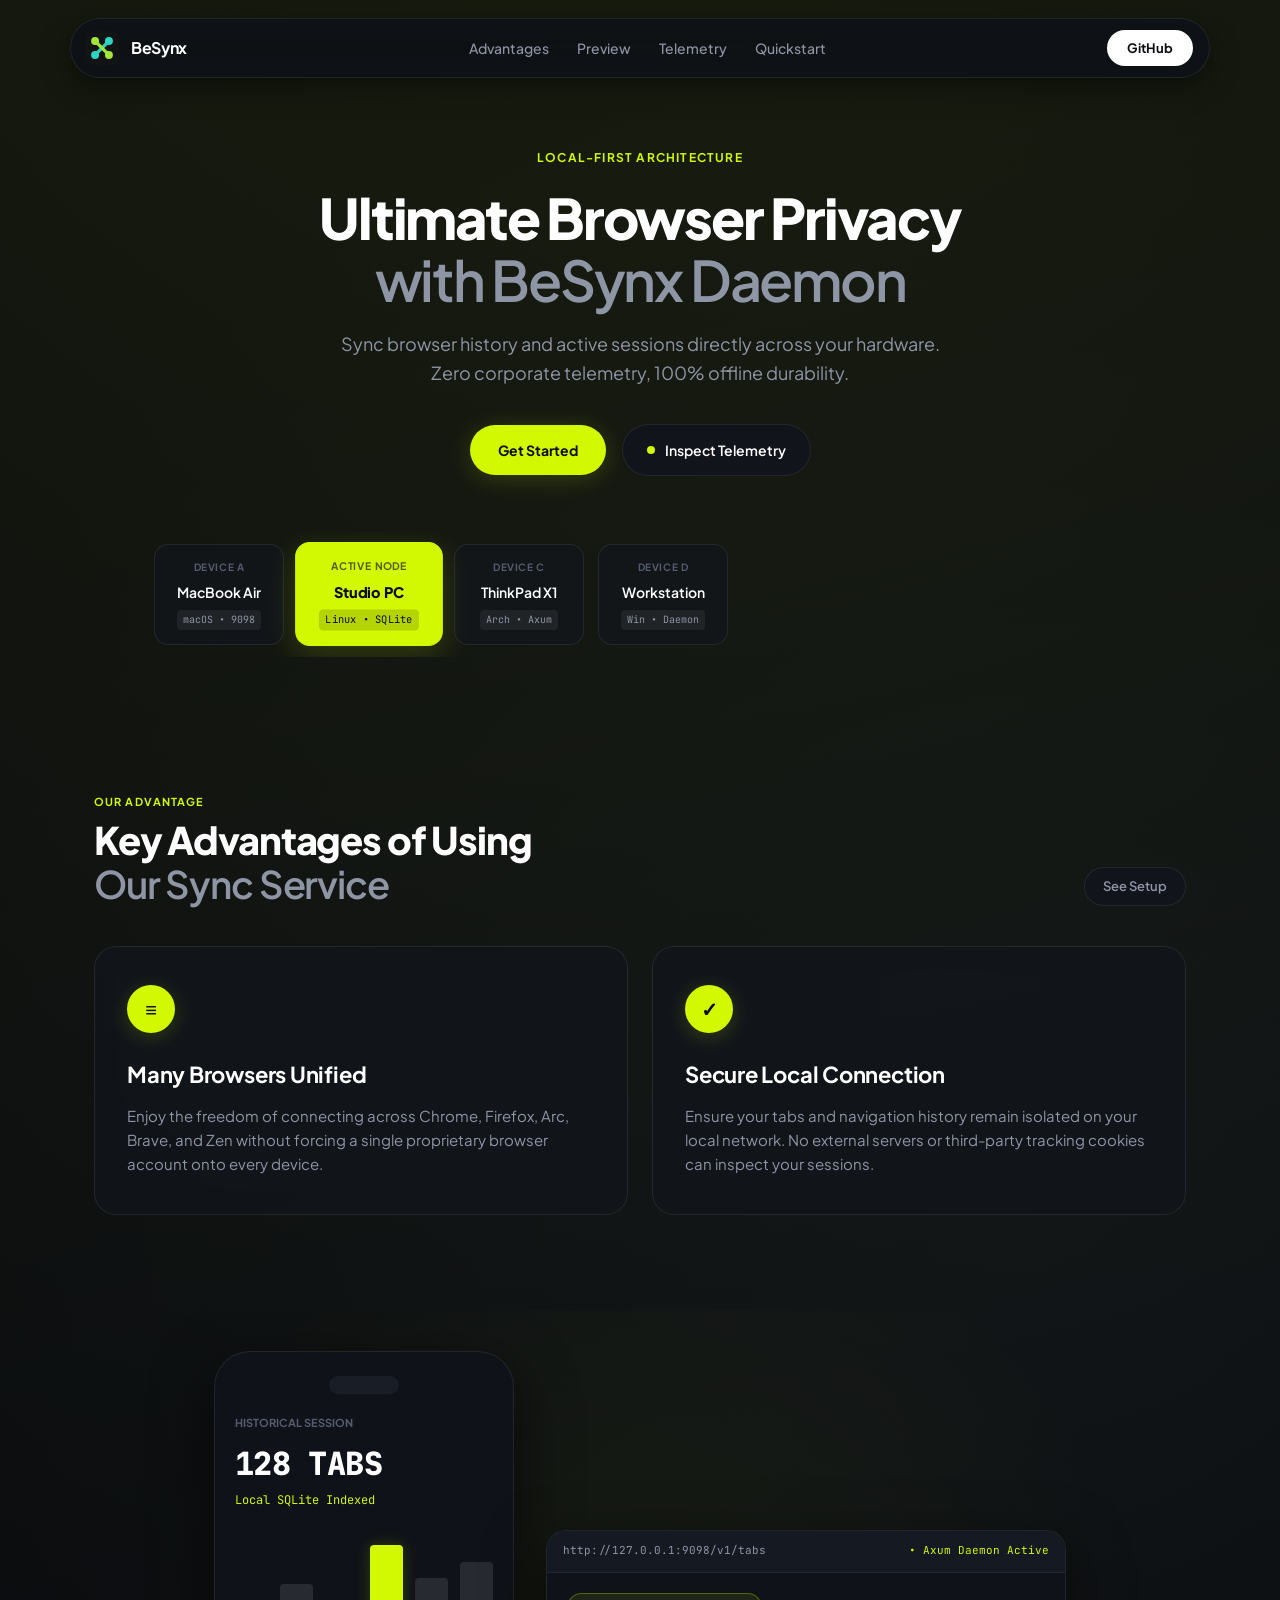
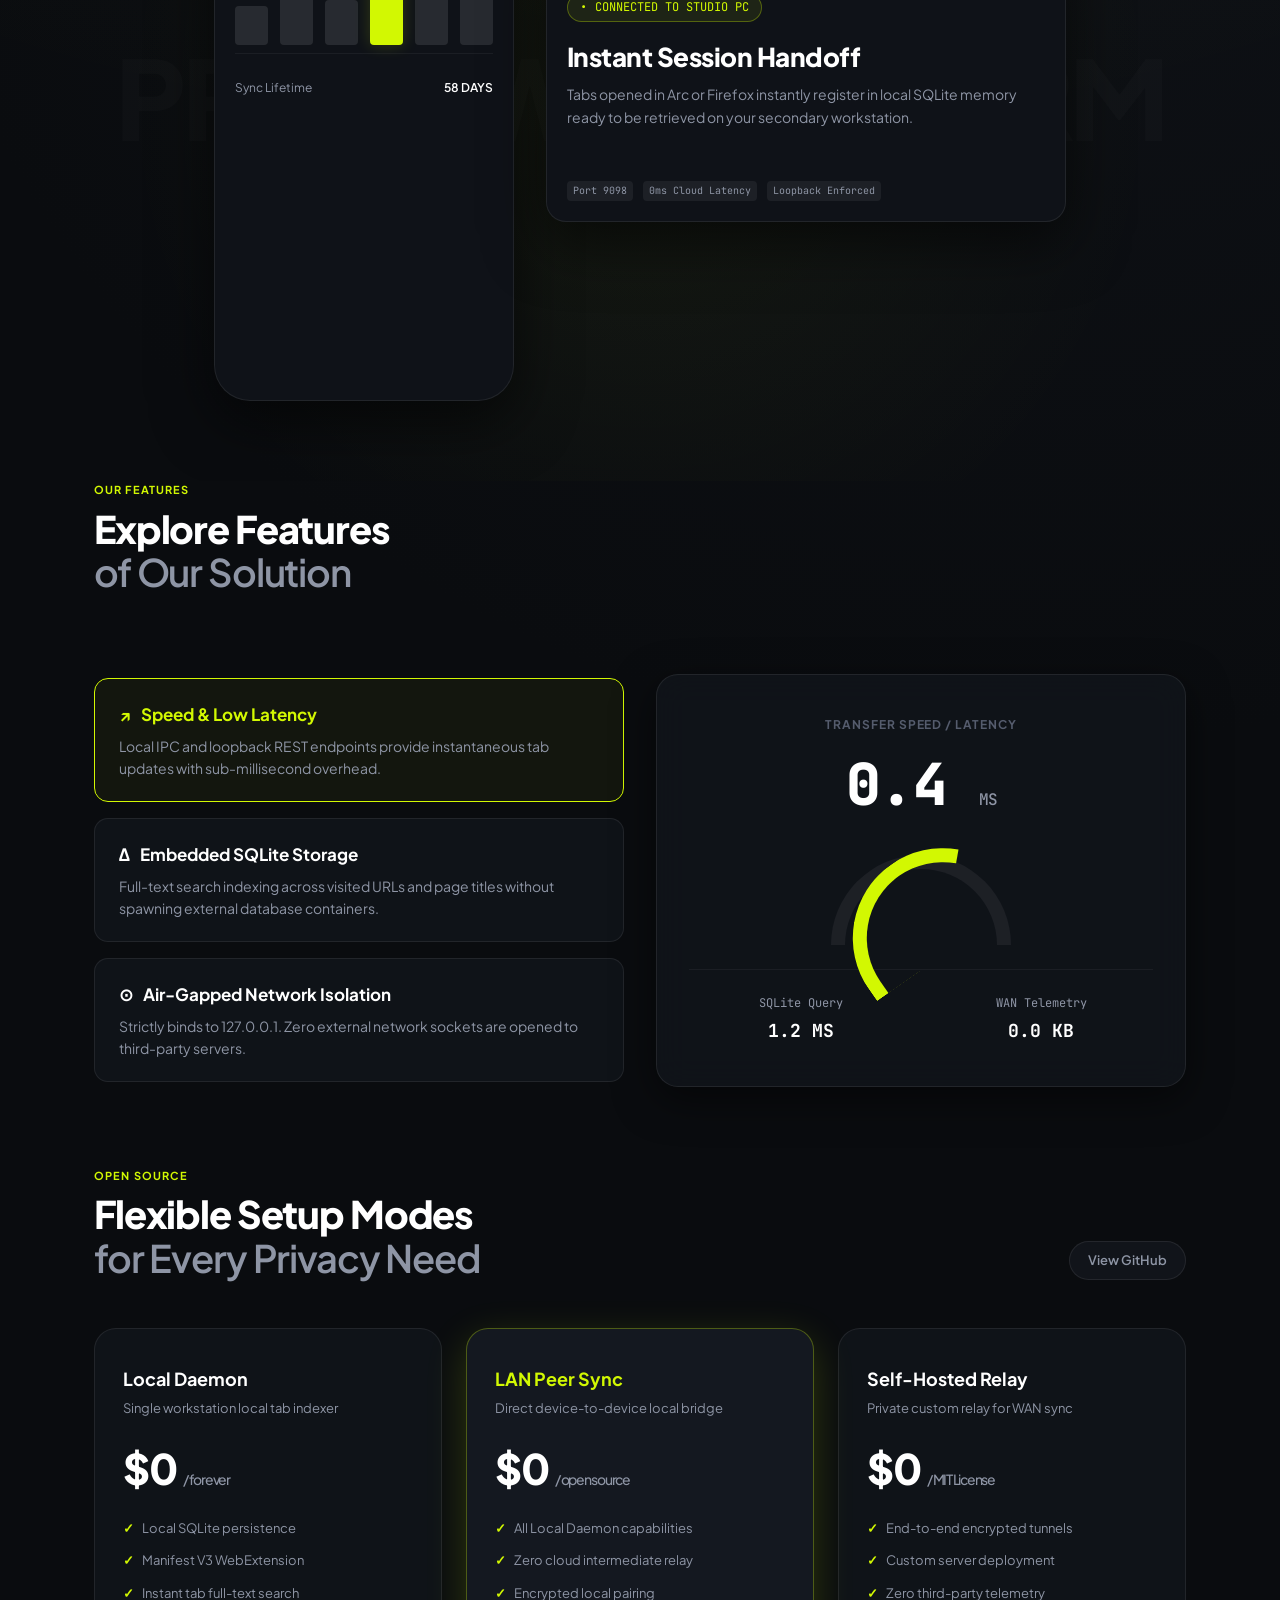
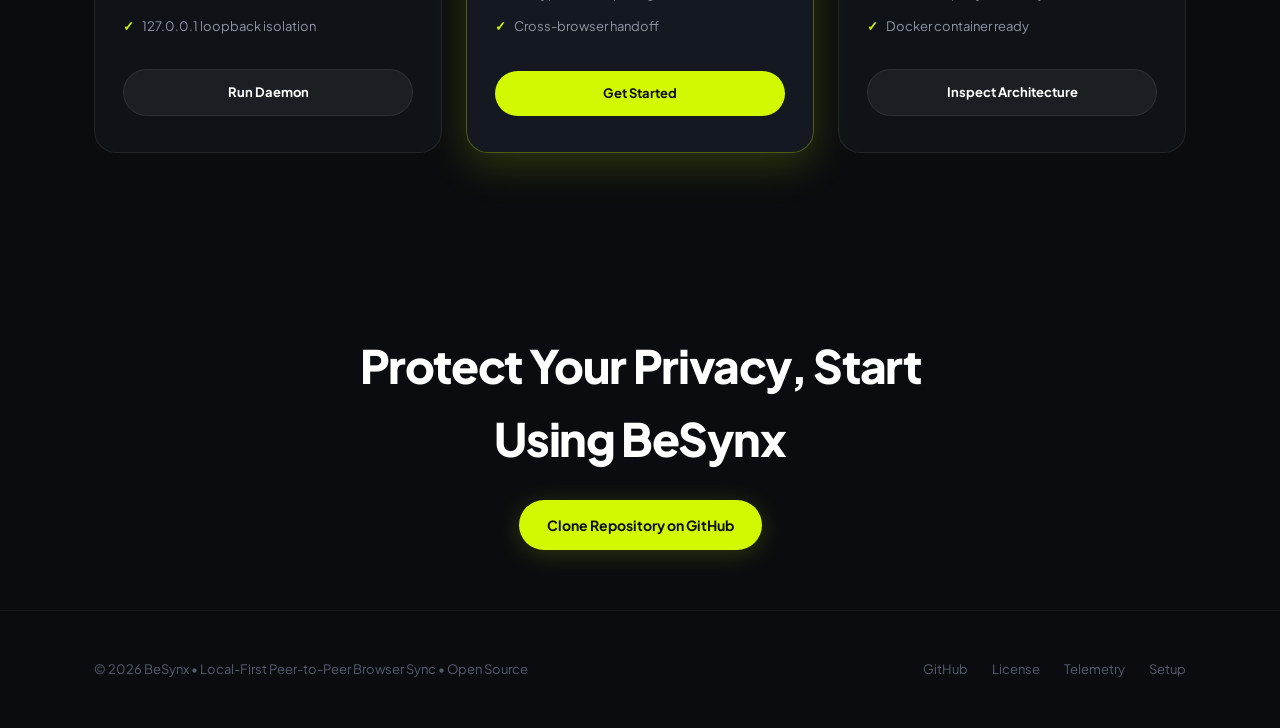
==== commit d1700161: "feat(site): redesign besynx inspired by Vaguard with electric lime and device telemetry" ====
--- a/site/index.html
+++ b/site/index.html
@@ -4,32 +4,44 @@
   <meta charset="UTF-8">
   <meta name="viewport" content="width=device-width, initial-scale=1.0, viewport-fit=cover">
   <title>BeSynx — Local-First Peer-to-Peer Browser Sync</title>
-  <meta name="description" content="Sync browser history and active sessions across your devices through a local-first architecture. Your data stays under your control. Zero cloud in between.">
+  <meta name="description" content="Sync browser history and active sessions across your devices through a local-first peer-to-peer architecture. Your data stays under your control. Zero cloud in between.">
   <link rel="icon" type="image/svg+xml" href="favicon.svg">
   <link rel="preconnect" href="https://fonts.googleapis.com">
   <link rel="preconnect" href="https://fonts.gstatic.com" crossorigin>
-  <link href="https://fonts.googleapis.com/css2?family=Inter:wght@400;500;600;700&family=JetBrains+Mono:wght@400;500&display=swap" rel="stylesheet">
+  <link href="https://fonts.googleapis.com/css2?family=Plus+Jakarta+Sans:wght@400;500;600;700;800&family=JetBrains+Mono:wght@400;500;600&display=swap" rel="stylesheet">
   <style>
+    /* -------------------------------------------------------------------------
+       VAGUARD INSPIRED DESIGN SYSTEM FOR BESYNX
+       Deep Obsidian Charcoal (#0b0d10) + Electric Lime (#d2f802 / #c4f100)
+       Sleek dark glass cards, circular neon icon badges, device carousel ribbon
+       ------------------------------------------------------------------------- */
     :root {
-      --bg: #0c0d10;
-      --bg-subtle: #121419;
-      --bg-surface: #161920;
-      --bg-surface-hover: #1c202a;
-      --border: #232733;
-      --border-subtle: #1a1e28;
-      --border-focus: #2dd4bf;
-      --text: #f8fafc;
-      --text-muted: #94a3b8;
-      --text-dim: #64748b;
-      --teal: #2dd4bf;
-      --teal-dim: #14b8a6;
-      --teal-subtle: rgba(45, 212, 191, 0.1);
-      --teal-border: rgba(45, 212, 191, 0.25);
-      --lime: #a3e635;
-      --font-sans: 'Inter', -apple-system, BlinkMacSystemFont, 'Segoe UI', Roboto, sans-serif;
+      --bg: #0a0c0f;
+      --bg-surface: #11141a;
+      --bg-card: rgba(18, 22, 29, 0.75);
+      --bg-card-hover: rgba(24, 30, 40, 0.85);
+      --border: rgba(255, 255, 255, 0.08);
+      --border-subtle: rgba(255, 255, 255, 0.05);
+      --border-focus: #d2f802;
+      
+      --lime: #d2f802;
+      --lime-hover: #bde000;
+      --lime-glow: rgba(210, 248, 2, 0.18);
+      --lime-subtle: rgba(210, 248, 2, 0.08);
+      --lime-border: rgba(210, 248, 2, 0.3);
+      
+      --text: #ffffff;
+      --text-muted: #8e95a5;
+      --text-dim: #555c6d;
+      
+      --font-sans: 'Plus Jakarta Sans', -apple-system, BlinkMacSystemFont, 'Segoe UI', Roboto, sans-serif;
       --font-mono: 'JetBrains Mono', SFMono-Regular, Menlo, Monaco, Consolas, monospace;
-      --max-w: 1160px;
-      --radius: 8px;
+      
+      --max-w: 1140px;
+      --radius-sm: 8px;
+      --radius-md: 14px;
+      --radius-lg: 22px;
+      --radius-full: 9999px;
     }
 
     * {
@@ -53,6 +65,9 @@
       display: flex;
       flex-direction: column;
       overflow-x: hidden;
+      background: radial-gradient(circle at 50% -10%, rgba(210, 248, 2, 0.08) 0%, transparent 50%),
+                  radial-gradient(circle at 80% 30%, rgba(20, 24, 32, 0.5) 0%, transparent 40%),
+                  var(--bg);
     }
 
     a {
@@ -67,44 +82,54 @@
       padding: 0 24px;
     }
 
-    /* Header & Navigation */
+    /* -------------------------------------------------------------------------
+       NAVBAR (Floating Pill Header - Vaguard style)
+       ------------------------------------------------------------------------- */
     header {
       position: sticky;
-      top: 0;
-      z-index: 50;
-      background: rgba(12, 13, 16, 0.92);
-      backdrop-filter: blur(8px);
-      border-bottom: 1px solid var(--border-subtle);
-    }
-
-    .nav-inner {
-      height: 64px;
+      top: 18px;
+      z-index: 100;
+      padding: 0 24px;
+      margin-bottom: 24px;
+    }
+
+    .nav-pill {
+      background: rgba(14, 17, 23, 0.85);
+      backdrop-filter: blur(16px);
+      border: 1px solid var(--border);
+      border-radius: var(--radius-full);
+      height: 60px;
       display: flex;
       align-items: center;
       justify-content: space-between;
+      padding: 0 16px 0 14px;
+      max-width: var(--max-w);
+      margin: 0 auto;
+      box-shadow: 0 8px 30px rgba(0, 0, 0, 0.4);
     }
 
     .brand {
       display: flex;
       align-items: center;
       gap: 12px;
-      font-weight: 600;
+      font-weight: 700;
       font-size: 16px;
-      letter-spacing: -0.01em;
+      letter-spacing: -0.02em;
     }
 
     .brand-icon {
-      width: 32px;
-      height: 32px;
-      border-radius: 6px;
+      width: 34px;
+      height: 34px;
+      border-radius: 8px;
       display: block;
     }
 
     .nav-links {
       display: flex;
       align-items: center;
-      gap: 24px;
+      gap: 28px;
       font-size: 14px;
+      font-weight: 500;
       color: var(--text-muted);
     }
 
@@ -112,487 +137,689 @@
       color: var(--text);
     }
 
-    .status-badge {
+    .nav-cta-btn {
+      padding: 8px 20px;
+      border-radius: var(--radius-full);
+      background: var(--text);
+      color: #0b0d10 !important;
+      font-size: 13px;
+      font-weight: 700;
+      transition: background 0.15s, transform 0.1s;
+    }
+
+    .nav-cta-btn:hover {
+      background: var(--lime);
+      transform: translateY(-1px);
+    }
+
+    /* -------------------------------------------------------------------------
+       HERO (Centered Vaguard headline + Dual CTA buttons)
+       ------------------------------------------------------------------------- */
+    .hero {
+      padding: 60px 0 64px;
+      text-align: center;
+    }
+
+    .hero-eyebrow {
       display: inline-flex;
       align-items: center;
+      gap: 8px;
+      font-size: 12px;
+      font-weight: 700;
+      text-transform: uppercase;
+      letter-spacing: 0.1em;
+      color: var(--lime);
+      margin-bottom: 20px;
+    }
+
+    .hero h1 {
+      font-size: 56px;
+      line-height: 1.1;
+      font-weight: 800;
+      letter-spacing: -0.04em;
+      max-width: 840px;
+      margin: 0 auto 20px;
+      color: var(--text);
+    }
+
+    .hero h1 span {
+      color: var(--text-muted);
+      font-weight: 600;
+    }
+
+    .hero-desc {
+      font-size: 18px;
+      line-height: 1.6;
+      color: var(--text-muted);
+      max-width: 620px;
+      margin: 0 auto 36px;
+    }
+
+    .hero-cta-group {
+      display: flex;
+      align-items: center;
+      justify-content: center;
+      gap: 16px;
+      margin-bottom: 56px;
+      flex-wrap: wrap;
+    }
+
+    .btn-lime {
+      display: inline-flex;
+      align-items: center;
+      gap: 8px;
+      padding: 14px 28px;
+      border-radius: var(--radius-full);
+      background: var(--lime);
+      color: #0b0d10 !important;
+      font-size: 14px;
+      font-weight: 700;
+      box-shadow: 0 4px 24px var(--lime-glow);
+      transition: all 0.15s ease;
+      cursor: pointer;
+      border: none;
+    }
+
+    .btn-lime:hover {
+      background: var(--lime-hover);
+      transform: translateY(-2px);
+      box-shadow: 0 8px 32px var(--lime-glow);
+    }
+
+    .btn-pill-dark {
+      display: inline-flex;
+      align-items: center;
+      gap: 10px;
+      padding: 14px 24px;
+      border-radius: var(--radius-full);
+      background: var(--bg-surface);
+      border: 1px solid var(--border);
+      color: var(--text);
+      font-size: 14px;
+      font-weight: 600;
+      transition: border-color 0.15s, background 0.15s;
+    }
+
+    .btn-pill-dark:hover {
+      border-color: rgba(255, 255, 255, 0.2);
+      background: rgba(255, 255, 255, 0.05);
+    }
+
+    .play-dot {
+      width: 8px;
+      height: 8px;
+      border-radius: 50%;
+      background: var(--lime);
+    }
+
+    /* -------------------------------------------------------------------------
+       DEVICE / LOCATION HORIZONTAL RIBBON (Vaguard Singapore Highlight style)
+       ------------------------------------------------------------------------- */
+    .device-ribbon-wrapper {
+      width: 100%;
+      max-width: 100%;
+      overflow-x: auto;
+      max-width: 980px;
+      margin: 0 auto 72px;
+      overflow-x: auto;
+      padding: 12px 4px;
+    }
+
+    .device-ribbon {
+      display: flex;
+      justify-content: center;
+      align-items: center;
+      gap: 14px;
+      width: max-content;
+      max-width: 100%;
+    }
+
+    .device-chip {
+      background: var(--bg-card);
+      border: 1px solid var(--border);
+      border-radius: var(--radius-md);
+      padding: 14px 22px;
+      display: flex;
+      flex-direction: column;
+      align-items: center;
       gap: 6px;
-      padding: 4px 10px;
-      border-radius: 9999px;
-      font-size: 12px;
+      min-width: 130px;
+      cursor: pointer;
+      transition: all 0.2s ease;
+    }
+
+    .device-chip:hover {
+      border-color: var(--border-focus);
+      transform: translateY(-2px);
+    }
+
+    .device-chip.active {
+      background: var(--lime);
+      color: #0b0d10 !important;
+      border-color: var(--lime);
+      box-shadow: 0 8px 30px var(--lime-glow);
+      transform: scale(1.04);
+    }
+
+    .device-chip.active .chip-label {
+      color: rgba(11, 13, 16, 0.65);
+    }
+
+    .device-chip.active .chip-name {
+      color: #0b0d10;
+      font-weight: 800;
+    }
+
+    .chip-label {
+      font-size: 10px;
+      font-weight: 700;
+      text-transform: uppercase;
+      letter-spacing: 0.06em;
+      color: var(--text-dim);
+    }
+
+    .chip-name {
+      font-size: 14px;
+      font-weight: 600;
+      color: var(--text);
+    }
+
+    .chip-badge {
       font-family: var(--font-mono);
-      background: var(--teal-subtle);
-      color: var(--teal);
-      border: 1px solid var(--teal-border);
-    }
-
-    .status-dot {
-      width: 6px;
-      height: 6px;
+      font-size: 10px;
+      padding: 2px 6px;
+      border-radius: 4px;
+      background: rgba(255, 255, 255, 0.06);
+      color: var(--text-muted);
+    }
+
+    .device-chip.active .chip-badge {
+      background: rgba(11, 13, 16, 0.15);
+      color: #0b0d10;
+    }
+
+    /* -------------------------------------------------------------------------
+       KEY ADVANTAGES (Two-column Vaguard cards with circular neon icon)
+       ------------------------------------------------------------------------- */
+    .section-eyebrow-left {
+      font-size: 11px;
+      font-weight: 700;
+      text-transform: uppercase;
+      letter-spacing: 0.1em;
+      color: var(--lime);
+      margin-bottom: 8px;
+    }
+
+    .section-header-row {
+      display: flex;
+      justify-content: space-between;
+      align-items: flex-end;
+      margin-bottom: 40px;
+      flex-wrap: wrap;
+      gap: 16px;
+    }
+
+    .section-title-large {
+      font-size: 38px;
+      font-weight: 800;
+      letter-spacing: -0.03em;
+      line-height: 1.15;
+    }
+
+    .section-title-large span {
+      color: var(--text-muted);
+      font-weight: 600;
+    }
+
+    .btn-see-more {
+      font-size: 13px;
+      font-weight: 600;
+      padding: 8px 18px;
+      border-radius: var(--radius-full);
+      background: var(--bg-surface);
+      border: 1px solid var(--border);
+      color: var(--text-muted);
+      transition: all 0.15s;
+    }
+
+    .btn-see-more:hover {
+      color: var(--text);
+      border-color: rgba(255, 255, 255, 0.2);
+    }
+
+    .two-card-grid {
+      display: grid;
+      grid-template-columns: 1fr 1fr;
+      gap: 24px;
+      margin-bottom: 96px;
+    }
+
+    .vaguard-card {
+      background: var(--bg-card);
+      border: 1px solid var(--border);
+      border-radius: var(--radius-lg);
+      padding: 38px 32px;
+      backdrop-filter: blur(12px);
+      transition: transform 0.2s, border-color 0.2s;
+    }
+
+    .vaguard-card:hover {
+      transform: translateY(-3px);
+      border-color: rgba(255, 255, 255, 0.16);
+    }
+
+    .neon-circle-icon {
+      width: 48px;
+      height: 48px;
       border-radius: 50%;
-      background: var(--teal);
-    }
-
-    .btn-github {
-      padding: 6px 14px;
-      border-radius: 6px;
+      background: var(--lime);
+      display: flex;
+      align-items: center;
+      justify-content: center;
+      color: #0b0d10;
+      font-size: 20px;
+      font-weight: 800;
+      margin-bottom: 24px;
+      box-shadow: 0 4px 20px var(--lime-glow);
+    }
+
+    .vaguard-card h3 {
+      font-size: 22px;
+      font-weight: 700;
+      margin-bottom: 12px;
+      letter-spacing: -0.01em;
+    }
+
+    .vaguard-card p {
+      font-size: 15px;
+      color: var(--text-muted);
+      line-height: 1.6;
+    }
+
+    /* -------------------------------------------------------------------------
+       PLATFORM PREVIEW (Dual Phone / Laptop Mockup Frame - Vaguard style)
+       ------------------------------------------------------------------------- */
+    .preview-stage {
+      overflow: hidden;
+      position: relative;
+      background: radial-gradient(circle at center, rgba(210, 248, 2, 0.05) 0%, transparent 70%);
+      padding: 40px 0 80px;
+      text-align: center;
+    }
+
+    .watermark-text {
+      position: absolute;
+      top: 50%;
+      left: 50%;
+      transform: translate(-50%, -50%);
+      font-size: 110px;
+      font-weight: 900;
+      color: rgba(255, 255, 255, 0.02);
+      letter-spacing: -0.04em;
+      white-space: nowrap;
+      pointer-events: none;
+      z-index: 1;
+    }
+
+    .devices-duo {
+      position: relative;
+      z-index: 2;
+      display: flex;
+      justify-content: center;
+      align-items: center;
+      gap: 32px;
+      flex-wrap: wrap;
+    }
+
+    /* Device Card 1: Session Stats Phone (9:19.5 aspect ratio) */
+    .phone-frame {
+      width: 300px;
+      aspect-ratio: 9 / 19.5;
+      background: #0f1218;
       border: 1px solid var(--border);
-      background: var(--bg-surface);
-      font-size: 13px;
-      font-weight: 500;
+      border-radius: 36px;
+      padding: 24px 20px;
+      display: flex;
+      flex-direction: column;
+      box-shadow: 0 20px 60px rgba(0, 0, 0, 0.6);
+      text-align: left;
+    }
+
+    .phone-notch {
+      width: 70px;
+      height: 18px;
+      background: #181d26;
+      border-radius: var(--radius-full);
+      margin: 0 auto 20px;
+    }
+
+    .phone-stat-number {
+      font-size: 32px;
+      font-weight: 800;
+      letter-spacing: -0.02em;
       color: var(--text);
-      transition: background 0.15s, border-color 0.15s;
-    }
-
-    .btn-github:hover {
-      background: var(--bg-surface-hover);
-      border-color: var(--border-focus);
-    }
-
-    /* Hero Section */
-    .hero {
-      padding: 80px 0 64px;
+      font-family: var(--font-mono);
+      margin-top: 6px;
+    }
+
+    .phone-bar-chart {
+      height: 120px;
+      display: flex;
+      align-items: flex-end;
+      gap: 12px;
+      margin: 24px 0;
+      padding-bottom: 8px;
       border-bottom: 1px solid var(--border-subtle);
     }
 
-    .hero-eyebrow {
+    .chart-bar {
+      flex: 1;
+      background: rgba(255, 255, 255, 0.1);
+      border-radius: 4px;
+    }
+
+    .chart-bar.highlight {
+      background: var(--lime);
+      box-shadow: 0 0 16px var(--lime-glow);
+    }
+
+    /* Device Card 2: Active Connection Laptop / Browser (16:9 aspect ratio) */
+    .desktop-frame {
+      width: 520px;
+      aspect-ratio: 16 / 9;
+      background: #0f1218;
+      border: 1px solid var(--border);
+      border-radius: 20px;
+      overflow: hidden;
+      display: flex;
+      flex-direction: column;
+      box-shadow: 0 20px 60px rgba(0, 0, 0, 0.6);
+      text-align: left;
+    }
+
+    .frame-header {
+      height: 42px;
+      background: #151a22;
+      border-bottom: 1px solid var(--border-subtle);
+      display: flex;
+      align-items: center;
+      padding: 0 16px;
+      justify-content: space-between;
+      font-family: var(--font-mono);
+      font-size: 11px;
+      color: var(--text-muted);
+    }
+
+    .frame-content {
+      flex: 1;
+      padding: 20px;
+      display: flex;
+      flex-direction: column;
+      justify-content: space-between;
+    }
+
+    .active-sync-badge {
       display: inline-flex;
       align-items: center;
       gap: 8px;
       font-family: var(--font-mono);
       font-size: 12px;
+      color: var(--lime);
+      background: var(--lime-subtle);
+      border: 1px solid var(--lime-border);
+      padding: 4px 12px;
+      border-radius: var(--radius-full);
+      width: fit-content;
+    }
+
+    /* -------------------------------------------------------------------------
+       EXPLORE FEATURES WITH SPEED / TELEMETRY GAUGE (Vaguard Speedometer style)
+       ------------------------------------------------------------------------- */
+    .features-telemetry-grid {
+      display: grid;
+      grid-template-columns: 1fr 1fr;
+      gap: 32px;
+      align-items: center;
+      margin: 80px 0;
+    }
+
+    .feature-nav-list {
+      display: flex;
+      flex-direction: column;
+      gap: 16px;
+      text-align: left;
+    }
+
+    .feature-nav-item {
+      background: var(--bg-card);
+      border: 1px solid var(--border);
+      border-radius: var(--radius-md);
+      padding: 22px 24px;
+      cursor: pointer;
+      transition: all 0.2s ease;
+    }
+
+    .feature-nav-item:hover {
+      border-color: rgba(255, 255, 255, 0.2);
+    }
+
+    .feature-nav-item.active {
+      border-color: var(--lime);
+      background: rgba(210, 248, 2, 0.04);
+    }
+
+    .feature-nav-item.active h4 {
+      color: var(--lime);
+    }
+
+    .feature-nav-item h4 {
+      font-size: 17px;
+      font-weight: 700;
+      margin-bottom: 6px;
+      display: flex;
+      align-items: center;
+      gap: 10px;
+    }
+
+    .feature-nav-item p {
+      font-size: 14px;
+      color: var(--text-muted);
+    }
+
+    /* Speedometer Telemetry Card */
+    .gauge-card {
+      background: var(--bg-card);
+      border: 1px solid var(--border);
+      border-radius: var(--radius-lg);
+      padding: 40px 32px;
+      text-align: center;
+      backdrop-filter: blur(16px);
+      box-shadow: 0 12px 40px rgba(0, 0, 0, 0.5);
+    }
+
+    .gauge-header-label {
+      font-size: 12px;
+      font-weight: 700;
       text-transform: uppercase;
       letter-spacing: 0.08em;
-      color: var(--teal);
-      margin-bottom: 20px;
-    }
-
-    .hero h1 {
-      font-size: 46px;
-      line-height: 1.15;
-      font-weight: 700;
+      color: var(--text-dim);
+      margin-bottom: 4px;
+    }
+
+    .gauge-big-metric {
+      font-size: 58px;
+      font-weight: 800;
       letter-spacing: -0.03em;
-      max-width: 820px;
-      margin-bottom: 20px;
-    }
-
-    .hero p {
-      font-size: 18px;
+      font-family: var(--font-mono);
+      color: var(--text);
+    }
+
+    .gauge-unit {
+      font-size: 16px;
       color: var(--text-muted);
-      max-width: 720px;
-      line-height: 1.6;
-      margin-bottom: 32px;
-    }
-
-    .hero-actions {
-      display: flex;
-      flex-wrap: wrap;
-      align-items: center;
+      font-weight: 500;
+    }
+
+    .gauge-arc-visual {
+      width: 180px;
+      height: 90px;
+      margin: 24px auto;
+      border-top-left-radius: 90px;
+      border-top-right-radius: 90px;
+      border: 14px solid rgba(255, 255, 255, 0.06);
+      border-bottom: 0;
+      position: relative;
+    }
+
+    .gauge-arc-fill {
+      position: absolute;
+      inset: -14px;
+      border-top-left-radius: 90px;
+      border-top-right-radius: 90px;
+      border: 14px solid var(--lime);
+      border-bottom: 0;
+      border-right-color: transparent;
+      border-bottom-color: transparent;
+      transform: rotate(-35deg);
+    }
+
+    .gauge-stats-row {
+      display: grid;
+      grid-template-columns: 1fr 1fr;
       gap: 16px;
-      margin-bottom: 48px;
-    }
-
-    .btn-primary {
-      display: inline-flex;
-      align-items: center;
-      gap: 8px;
-      padding: 10px 20px;
-      border-radius: 6px;
-      background: var(--teal-dim);
-      color: #0c0d10;
-      font-size: 14px;
-      font-weight: 600;
-      border: 1px solid transparent;
-      transition: background 0.15s;
-    }
-
-    .btn-primary:hover {
-      background: var(--teal);
-    }
-
-    .quick-command {
-      display: inline-flex;
-      align-items: center;
-      gap: 12px;
-      padding: 10px 16px;
-      background: var(--bg-surface);
-      border: 1px solid var(--border);
-      border-radius: 6px;
+      margin-top: 24px;
+      padding-top: 24px;
+      border-top: 1px solid var(--border-subtle);
       font-family: var(--font-mono);
-      font-size: 13px;
-      color: var(--text);
-    }
-
-    .quick-command code {
-      color: var(--teal);
-    }
-
-    .btn-copy {
-      background: transparent;
-      border: none;
-      color: var(--text-muted);
-      cursor: pointer;
-      font-size: 12px;
-      padding: 2px 6px;
-      border-radius: 4px;
-      transition: color 0.15s;
-    }
-
-    .btn-copy:hover {
-      color: var(--text);
-    }
-
-    /* Device Sync Interactive Showcase */
-    .showcase-box {
-      background: var(--bg-subtle);
-      border: 1px solid var(--border);
-      border-radius: var(--radius);
-      overflow: hidden;
-      margin-top: 24px;
-    }
-
-    .showcase-header {
-      padding: 16px 20px;
-      border-bottom: 1px solid var(--border);
-      display: flex;
-      justify-content: space-between;
-      align-items: center;
-      background: var(--bg-surface);
-      flex-wrap: wrap;
-      gap: 12px;
-    }
-
-    .device-switcher {
-      display: flex;
-      gap: 8px;
-    }
-
-    .device-pill {
-      display: flex;
-      align-items: center;
-      gap: 8px;
-      padding: 6px 14px;
-      border-radius: 6px;
-      font-size: 13px;
-      font-weight: 500;
-      background: var(--bg-subtle);
-      border: 1px solid var(--border);
-      color: var(--text-muted);
-      cursor: pointer;
-      transition: all 0.15s;
-    }
-
-    .device-pill.active {
-      background: var(--teal-subtle);
-      border-color: var(--teal-border);
-      color: var(--text);
-      font-weight: 600;
-    }
-
-    .sync-status-indicator {
-      display: flex;
-      align-items: center;
-      gap: 8px;
-      font-family: var(--font-mono);
+    }
+
+    .gauge-sub-stat {
       font-size: 12px;
       color: var(--text-muted);
     }
 
-    .sync-live-dot {
-      width: 8px;
-      height: 8px;
-      border-radius: 50%;
-      background: var(--teal);
-      box-shadow: 0 0 8px rgba(45, 212, 191, 0.4);
-    }
-
-    .showcase-grid {
-      display: grid;
-      grid-template-columns: 1fr 1fr;
-      divide-x: 1px solid var(--border);
-    }
-
-    .device-mockup {
-      padding: 24px;
-      border-right: 1px solid var(--border);
-    }
-
-    .device-mockup:last-child {
-      border-right: none;
-    }
-
-    .browser-window {
-      background: #0f1116;
-      border: 1px solid var(--border);
-      border-radius: 6px;
-      overflow: hidden;
-      aspect-ratio: 16 / 9;
-      display: flex;
-      flex-direction: column;
-    }
-
-    .browser-chrome {
-      height: 38px;
-      background: #151821;
-      border-bottom: 1px solid var(--border-subtle);
-      display: flex;
-      align-items: center;
-      padding: 0 12px;
-      gap: 8px;
-    }
-
-    .browser-dots {
-      display: flex;
-      gap: 6px;
-    }
-
-    .dot {
-      width: 8px;
-      height: 8px;
-      border-radius: 50%;
-      background: #2b303d;
-    }
-
-    .address-bar {
-      flex: 1;
-      height: 24px;
-      background: #0c0d10;
-      border-radius: 4px;
-      border: 1px solid var(--border-subtle);
-      display: flex;
-      align-items: center;
-      padding: 0 8px;
-      font-family: var(--font-mono);
-      font-size: 11px;
-      color: var(--text-muted);
-    }
-
-    .browser-content {
-      flex: 1;
-      padding: 16px;
-      overflow-y: auto;
-      display: flex;
-      flex-direction: column;
-      gap: 8px;
-    }
-
-    .tab-row {
-      display: flex;
-      align-items: center;
-      justify-content: space-between;
-      padding: 8px 12px;
-      background: #141720;
-      border: 1px solid var(--border-subtle);
-      border-radius: 4px;
-      font-size: 12px;
-      transition: border-color 0.15s;
-    }
-
-    .tab-row:hover {
-      border-color: var(--teal-border);
-    }
-
-    .tab-title {
-      display: flex;
-      align-items: center;
-      gap: 8px;
-      font-weight: 500;
-    }
-
-    .tab-tag {
-      font-family: var(--font-mono);
-      font-size: 10px;
-      color: var(--text-dim);
-    }
-
-    .btn-handoff {
-      font-size: 11px;
-      font-family: var(--font-mono);
-      padding: 3px 8px;
-      border-radius: 4px;
-      background: var(--teal-subtle);
-      border: 1px solid var(--teal-border);
-      color: var(--teal);
-      cursor: pointer;
-    }
-
-    /* Section Headers */
-    .section {
-      padding: 80px 0;
-      border-bottom: 1px solid var(--border-subtle);
-    }
-
-    .section-eyebrow {
-      font-family: var(--font-mono);
-      font-size: 12px;
-      text-transform: uppercase;
-      letter-spacing: 0.08em;
-      color: var(--teal);
-      margin-bottom: 12px;
-    }
-
-    .section-title {
-      font-size: 32px;
+    .gauge-sub-val {
+      font-size: 18px;
       font-weight: 700;
-      letter-spacing: -0.02em;
-      margin-bottom: 16px;
-    }
-
-    .section-desc {
-      font-size: 16px;
-      color: var(--text-muted);
-      max-width: 680px;
-      margin-bottom: 48px;
-      line-height: 1.6;
-    }
-
-    /* Architecture Features Grid */
-    .features-grid {
+      color: var(--text);
+      margin-top: 4px;
+    }
+
+    /* -------------------------------------------------------------------------
+       OPEN-SOURCE TIERS / PRICING (Vaguard 3-tier card style with center highlight)
+       ------------------------------------------------------------------------- */
+    .tier-cards-grid {
       display: grid;
       grid-template-columns: repeat(3, 1fr);
       gap: 24px;
-    }
-
-    .feature-item {
-      background: var(--bg-surface);
+      margin: 48px 0 96px;
+      text-align: left;
+    }
+
+    .tier-card {
+      background: var(--bg-card);
       border: 1px solid var(--border);
-      border-radius: var(--radius);
-      padding: 28px;
-    }
-
-    .feature-tag {
-      display: inline-block;
-      font-family: var(--font-mono);
-      font-size: 11px;
-      color: var(--teal);
-      margin-bottom: 12px;
-      text-transform: uppercase;
-      letter-spacing: 0.05em;
-    }
-
-    .feature-item h3 {
-      font-size: 18px;
-      font-weight: 600;
-      margin-bottom: 12px;
-      letter-spacing: -0.01em;
-    }
-
-    .feature-item p {
+      border-radius: var(--radius-lg);
+      padding: 36px 28px;
+      display: flex;
+      flex-direction: column;
+      justify-content: space-between;
+      transition: transform 0.2s;
+    }
+
+    .tier-card:hover {
+      transform: translateY(-4px);
+    }
+
+    .tier-card.featured {
+      background: #141820;
+      border-color: var(--lime-border);
+      box-shadow: 0 12px 40px var(--lime-glow);
+      position: relative;
+    }
+
+    .tier-price {
+      font-size: 42px;
+      font-weight: 800;
+      letter-spacing: -0.03em;
+      margin: 16px 0;
+      color: var(--text);
+    }
+
+    .tier-price span {
       font-size: 14px;
+      font-weight: 500;
       color: var(--text-muted);
-      line-height: 1.6;
-    }
-
-    /* Compatibility Table */
-    .table-container {
-      background: var(--bg-subtle);
+    }
+
+    .tier-features-list {
+      list-style: none;
+      display: flex;
+      flex-direction: column;
+      gap: 12px;
+      font-size: 13px;
+      color: var(--text-muted);
+      margin-bottom: 32px;
+    }
+
+    .tier-features-list li {
+      display: flex;
+      align-items: center;
+      gap: 8px;
+    }
+
+    .tier-features-list li::before {
+      content: "✓";
+      color: var(--lime);
+      font-weight: 700;
+    }
+
+    .btn-tier {
+      width: 100%;
+      padding: 12px;
+      border-radius: var(--radius-full);
+      font-size: 13px;
+      font-weight: 700;
+      text-align: center;
+      cursor: pointer;
       border: 1px solid var(--border);
-      border-radius: var(--radius);
-      overflow-x: auto;
-    }
-
-    table {
-      width: 100%;
-      border-collapse: collapse;
-      text-align: left;
-      font-size: 14px;
-    }
-
-    th {
-      background: var(--bg-surface);
-      padding: 14px 20px;
-      font-size: 12px;
-      font-family: var(--font-mono);
-      text-transform: uppercase;
-      letter-spacing: 0.05em;
-      color: var(--text-dim);
-      border-bottom: 1px solid var(--border);
-    }
-
-    td {
-      padding: 16px 20px;
-      border-bottom: 1px solid var(--border-subtle);
-      font-size: 14px;
-    }
-
-    tr:last-child td {
-      border-bottom: none;
-    }
-
-    .pill-browser {
-      font-weight: 500;
+      background: rgba(255, 255, 255, 0.05);
       color: var(--text);
-    }
-
-    .pill-status {
-      display: inline-flex;
-      align-items: center;
-      gap: 6px;
-      font-family: var(--font-mono);
-      font-size: 12px;
-      color: var(--teal);
-    }
-
-    /* Setup Steps */
-    .steps-list {
-      display: flex;
-      flex-direction: column;
-      gap: 20px;
-    }
-
-    .step-card {
-      background: var(--bg-surface);
-      border: 1px solid var(--border);
-      border-radius: var(--radius);
-      padding: 24px;
-      display: grid;
-      grid-template-columns: 48px 1fr;
-      gap: 20px;
-    }
-
-    .step-num {
-      width: 40px;
-      height: 40px;
-      border-radius: 6px;
-      background: var(--bg-subtle);
-      border: 1px solid var(--border);
-      display: flex;
-      align-items: center;
-      justify-content: center;
-      font-family: var(--font-mono);
-      font-weight: 600;
-      color: var(--teal);
-    }
-
-    .step-content h4 {
-      font-size: 16px;
-      font-weight: 600;
-      margin-bottom: 8px;
-    }
-
-    .step-content p {
-      font-size: 14px;
-      color: var(--text-muted);
-      margin-bottom: 14px;
-    }
-
-    .step-cmd {
-      background: #0f1116;
-      border: 1px solid var(--border-subtle);
-      border-radius: 6px;
-      padding: 12px 16px;
-      font-family: var(--font-mono);
-      font-size: 13px;
-      color: var(--text);
-      display: flex;
-      align-items: center;
-      justify-content: space-between;
-    }
-
-    /* Footer */
+      transition: all 0.15s;
+    }
+
+    .btn-tier:hover {
+      background: rgba(255, 255, 255, 0.1);
+    }
+
+    .tier-card.featured .btn-tier {
+      background: var(--lime);
+      color: #0b0d10;
+      border: none;
+    }
+
+    .tier-card.featured .btn-tier:hover {
+      background: var(--lime-hover);
+    }
+
+    /* -------------------------------------------------------------------------
+       FINAL CTA & FOOTER
+       ------------------------------------------------------------------------- */
+    .cta-stage {
+      text-align: center;
+      padding: 80px 0 60px;
+    }
+
+    .cta-stage h2 {
+      font-size: 46px;
+      font-weight: 800;
+      letter-spacing: -0.03em;
+      margin-bottom: 24px;
+    }
+
     footer {
       padding: 48px 0;
       border-top: 1px solid var(--border-subtle);
-      background: var(--bg-subtle);
       font-size: 13px;
       color: var(--text-dim);
     }
@@ -607,213 +834,213 @@
 
     .footer-links {
       display: flex;
-      gap: 20px;
+      gap: 24px;
     }
 
     .footer-links a:hover {
       color: var(--text);
     }
 
-    /* Responsive Ratios */
-    @media (max-width: 900px) {
-      .showcase-grid {
+    /* -------------------------------------------------------------------------
+       RESPONSIVE BREAKPOINTS (Desktop 16:9, Laptop 16:9, Tablet 4:3, Mobile 9:19.5)
+       ------------------------------------------------------------------------- */
+    @media (max-width: 960px) {
+      .two-card-grid, .features-telemetry-grid, .tier-cards-grid {
         grid-template-columns: 1fr;
       }
-      .device-mockup {
-        border-right: none;
-        border-bottom: 1px solid var(--border);
-      }
-      .features-grid {
-        grid-template-columns: 1fr;
+      .desktop-frame {
+        width: 100%;
+        max-width: 520px;
       }
       .hero h1 {
-        font-size: 34px;
+        font-size: 40px;
       }
     }
 
-    @media (max-width: 450px) {
-      .browser-window {
-        aspect-ratio: 9 / 19.5;
-      }
-    }
-  
-    /* Strict Mobile Viewport (9:19.5) Fixes */
     @media (max-width: 768px) {
-      .nav-links a:not(.btn-github) {
+      .nav-links {
         display: none;
       }
-      .nav-links {
-        gap: 8px;
+      .hero h1 {
+        font-size: 32px;
       }
-      .status-badge {
-        font-size: 11px;
-        padding: 3px 8px;
-      }
-      .status-badge span:not(.status-dot) {
-        display: none;
-      }
-      .quick-command {
-        max-width: 100%;
-        flex-direction: column;
-        align-items: flex-start;
-        gap: 8px;
-        word-break: break-all;
-      }
-      .quick-command code {
-        word-break: break-all;
-        white-space: pre-wrap;
-      }
-      .step-card {
-        grid-template-columns: 1fr;
-        gap: 12px;
-      }
-      .step-cmd {
-        flex-direction: column;
-        align-items: flex-start;
-        gap: 8px;
-        word-break: break-all;
-      }
-      .step-cmd code {
-        word-break: break-all;
-        white-space: pre-wrap;
-      }
-      .code-block {
-        word-break: break-all;
-        white-space: pre-wrap;
-      }
-      .hero-actions {
+      .hero-cta-group {
         flex-direction: column;
         align-items: stretch;
       }
-      .btn-primary {
+      .btn-lime, .btn-pill-dark {
         justify-content: center;
       }
+      .device-ribbon {
+        justify-content: flex-start;
+      }
     }
   
+    @media (max-width: 768px) {
+      .device-ribbon-wrapper {
+        justify-content: flex-start;
+        padding-bottom: 12px;
+      }
+      .device-ribbon {
+        justify-content: flex-start;
+      }
+      .phone-frame {
+        width: 100%;
+        max-width: 320px;
+      }
+    }
+
   </style>
 </head>
 <body>
 
-  <!-- Navigation -->
+  <!-- Floating Nav Pill -->
   <header>
-    <div class="container nav-inner">
+    <div class="nav-pill">
       <div class="brand">
         <img src="favicon.svg" alt="BeSynx Logo" class="brand-icon">
         <span>BeSynx</span>
       </div>
-      <div class="nav-links">
-        <span class="status-badge">
-          <span class="status-dot"></span>
-          Daemon Ready (127.0.0.1:9098)
-        </span>
-        <a href="#demo">Live Demo</a>
-        <a href="#architecture">Architecture</a>
-        <a href="#compatibility">Compatibility</a>
-        <a href="#setup">Setup</a>
-        <a href="https://github.com/sooraj-makala/besynx" target="_blank" rel="noopener" class="btn-github">GitHub</a>
-      </div>
+
+      <nav class="nav-links">
+        <a href="#advantages">Advantages</a>
+        <a href="#preview">Preview</a>
+        <a href="#telemetry">Telemetry</a>
+        <a href="#quickstart">Quickstart</a>
+      </nav>
+
+      <a href="https://github.com/sooraj-makala/besynx" target="_blank" rel="noopener" class="nav-cta-btn">
+        GitHub
+      </a>
     </div>
   </header>
 
   <!-- Hero Section -->
   <section class="hero">
     <div class="container">
-      <div class="hero-eyebrow">Local-First Synchronization</div>
-      <h1>Your browser history. Your devices. No cloud in between.</h1>
-      <p>Sync browser history and sessions across your devices through a local-first peer-to-peer architecture. Your data stays on your hardware under your control.</p>
-
-      <div class="hero-actions">
-        <a href="#setup" class="btn-primary">Get Started Locally</a>
-        <div class="quick-command">
-          <span>Daemon:</span>
-          <code>cargo run -p daemon --release</code>
-          <button class="btn-copy" onclick="navigator.clipboard.writeText('cargo run -p daemon --release'); this.innerText='Copied!'; setTimeout(()=>this.innerText='Copy', 2000);">Copy</button>
+      <div class="hero-eyebrow">
+        <span>Local-First Architecture</span>
+      </div>
+
+      <h1>Ultimate Browser Privacy<br><span>with BeSynx Daemon</span></h1>
+      <p class="hero-desc">
+        Sync browser history and active sessions directly across your hardware. Zero corporate telemetry, 100% offline durability.
+      </p>
+
+      <div class="hero-cta-group">
+        <a href="#quickstart" class="btn-lime">
+          Get Started
+        </a>
+        <a href="#telemetry" class="btn-pill-dark">
+          <span class="play-dot"></span>
+          Inspect Telemetry
+        </a>
+      </div>
+
+      <!-- Device Location Ribbon (Vaguard Singapore Style) -->
+      <div class="device-ribbon-wrapper">
+        <div class="device-ribbon">
+          <div class="device-chip" onclick="selectChip(this, 'macbook')">
+            <span class="chip-label">Device A</span>
+            <span class="chip-name">MacBook Air</span>
+            <span class="chip-badge">macOS &bull; 9098</span>
+          </div>
+
+          <div class="device-chip active" onclick="selectChip(this, 'studio')">
+            <span class="chip-label">Active Node</span>
+            <span class="chip-name">Studio PC</span>
+            <span class="chip-badge">Linux &bull; SQLite</span>
+          </div>
+
+          <div class="device-chip" onclick="selectChip(this, 'thinkpad')">
+            <span class="chip-label">Device C</span>
+            <span class="chip-name">ThinkPad X1</span>
+            <span class="chip-badge">Arch &bull; Axum</span>
+          </div>
+
+          <div class="device-chip" onclick="selectChip(this, 'workstation')">
+            <span class="chip-label">Device D</span>
+            <span class="chip-name">Workstation</span>
+            <span class="chip-badge">Win &bull; Daemon</span>
+          </div>
         </div>
       </div>
-
-      <!-- Live Sync Showcase -->
-      <div class="showcase-box" id="demo">
-        <div class="showcase-header">
-          <div class="device-switcher">
-            <button class="device-pill active" onclick="switchDevice('macbook', this)">MacBook Air (Laptop)</button>
-            <button class="device-pill" onclick="switchDevice('desktop', this)">Studio PC (Desktop)</button>
+    </div>
+  </section>
+
+  <!-- Key Advantages Section (Two-column Vaguard cards with neon circular icon) -->
+  <section class="container" id="advantages">
+    <div class="section-eyebrow-left">Our Advantage</div>
+    <div class="section-header-row">
+      <h2 class="section-title-large">Key Advantages of Using<br><span>Our Sync Service</span></h2>
+      <a href="#quickstart" class="btn-see-more">See Setup</a>
+    </div>
+
+    <div class="two-card-grid">
+      <div class="vaguard-card">
+        <div class="neon-circle-icon">&equiv;</div>
+        <h3>Many Browsers Unified</h3>
+        <p>Enjoy the freedom of connecting across Chrome, Firefox, Arc, Brave, and Zen without forcing a single proprietary browser account onto every device.</p>
+      </div>
+
+      <div class="vaguard-card">
+        <div class="neon-circle-icon">&check;</div>
+        <h3>Secure Local Connection</h3>
+        <p>Ensure your tabs and navigation history remain isolated on your local network. No external servers or third-party tracking cookies can inspect your sessions.</p>
+      </div>
+    </div>
+  </section>
+
+  <!-- Platform Preview (Dual Phone + Desktop Frames with Watermark) -->
+  <section class="preview-stage" id="preview">
+    <div class="watermark-text">PREVIEW PLATFORM</div>
+    <div class="container">
+      <div class="devices-duo">
+        <!-- Phone Frame: 9:19.5 aspect ratio -->
+        <div class="phone-frame">
+          <div class="phone-notch"></div>
+          <div style="font-size: 11px; font-weight: 700; color: var(--text-dim); text-transform: uppercase;">Historical Session</div>
+          <div class="phone-stat-number" id="tabCountMetric">128 TABS</div>
+          <div style="font-size: 12px; color: var(--lime); font-family: var(--font-mono); margin-top: 2px;">Local SQLite Indexed</div>
+
+          <div class="phone-bar-chart">
+            <div class="chart-bar" style="height: 35%;"></div>
+            <div class="chart-bar" style="height: 55%;"></div>
+            <div class="chart-bar" style="height: 40%;"></div>
+            <div class="chart-bar highlight" style="height: 90%;"></div>
+            <div class="chart-bar" style="height: 60%;"></div>
+            <div class="chart-bar" style="height: 75%;"></div>
           </div>
-          <div class="sync-status-indicator">
-            <span class="sync-live-dot"></span>
-            <span>Local SQLite Session Synced</span>
+
+          <div style="display: flex; justify-content: space-between; font-size: 12px; color: var(--text-muted);">
+            <span>Sync Lifetime</span>
+            <span style="color: var(--text); font-weight: 600;">58 DAYS</span>
           </div>
         </div>
 
-        <div class="showcase-grid">
-          <!-- Device 1: Laptop -->
-          <div class="device-mockup">
-            <div style="font-size: 13px; font-weight: 600; margin-bottom: 12px; color: var(--text-muted); display: flex; justify-content: space-between;">
-              <span>DEVICE A: MACBOOK AIR</span>
-              <span style="font-family: var(--font-mono); font-size: 11px; color: var(--teal);">ACTIVE WORKSPACE</span>
+        <!-- Desktop Frame: 16:9 aspect ratio -->
+        <div class="desktop-frame">
+          <div class="frame-header">
+            <span>http://127.0.0.1:9098/v1/tabs</span>
+            <span style="color: var(--lime);">&bull; Axum Daemon Active</span>
+          </div>
+          <div class="frame-content">
+            <div>
+              <div class="active-sync-badge">
+                <span>&bull;</span> CONNECTED TO STUDIO PC
+              </div>
+              <div style="font-size: 26px; font-weight: 800; margin-top: 14px; letter-spacing: -0.02em;">
+                Instant Session Handoff
+              </div>
+              <p style="font-size: 14px; color: var(--text-muted); margin-top: 6px;">
+                Tabs opened in Arc or Firefox instantly register in local SQLite memory ready to be retrieved on your secondary workstation.
+              </p>
             </div>
-            <div class="browser-window">
-              <div class="browser-chrome">
-                <div class="browser-dots">
-                  <div class="dot"></div><div class="dot"></div><div class="dot"></div>
-                </div>
-                <div class="address-bar">https://github.com/pulls</div>
-              </div>
-              <div class="browser-content" id="leftTabs">
-                <div class="tab-row">
-                  <div class="tab-title">
-                    <span>Pull Requests &bull; BeSynx Core</span>
-                  </div>
-                  <span class="tab-tag">Arc / 2m ago</span>
-                </div>
-                <div class="tab-row">
-                  <div class="tab-title">
-                    <span>SQLite Storage Schema Docs</span>
-                  </div>
-                  <span class="tab-tag">Arc / 8m ago</span>
-                </div>
-                <div class="tab-row">
-                  <div class="tab-title">
-                    <span>Tokio Axum Server Reference</span>
-                  </div>
-                  <span class="tab-tag">Arc / 14m ago</span>
-                </div>
-              </div>
-            </div>
-          </div>
-
-          <!-- Device 2: Studio Desktop -->
-          <div class="device-mockup">
-            <div style="font-size: 13px; font-weight: 600; margin-bottom: 12px; color: var(--text-muted); display: flex; justify-content: space-between;">
-              <span>DEVICE B: STUDIO PC</span>
-              <span style="font-family: var(--font-mono); font-size: 11px; color: var(--text-dim);">MIRROR INSTANCE</span>
-            </div>
-            <div class="browser-window">
-              <div class="browser-chrome">
-                <div class="browser-dots">
-                  <div class="dot"></div><div class="dot"></div><div class="dot"></div>
-                </div>
-                <div class="address-bar">http://127.0.0.1:9098/tabs</div>
-              </div>
-              <div class="browser-content" id="rightTabs">
-                <div class="tab-row">
-                  <div class="tab-title">
-                    <span>Pull Requests &bull; BeSynx Core</span>
-                  </div>
-                  <button class="btn-handoff" onclick="handoffTab(this)">Handoff Here</button>
-                </div>
-                <div class="tab-row">
-                  <div class="tab-title">
-                    <span>SQLite Storage Schema Docs</span>
-                  </div>
-                  <button class="btn-handoff" onclick="handoffTab(this)">Handoff Here</button>
-                </div>
-                <div class="tab-row">
-                  <div class="tab-title">
-                    <span>Tokio Axum Server Reference</span>
-                  </div>
-                  <button class="btn-handoff" onclick="handoffTab(this)">Handoff Here</button>
-                </div>
-              </div>
+
+            <div style="display: flex; gap: 10px; margin-top: 16px;">
+              <span class="chip-badge">Port 9098</span>
+              <span class="chip-badge">0ms Cloud Latency</span>
+              <span class="chip-badge">Loopback Enforced</span>
             </div>
           </div>
         </div>
@@ -821,151 +1048,155 @@
     </div>
   </section>
 
-  <!-- Architecture & How It Works -->
-  <section class="section" id="architecture">
-    <div class="container">
-      <div class="section-eyebrow">Technical Architecture</div>
-      <h2 class="section-title">Local-first privacy, by design</h2>
-      <p class="section-desc">Traditional sync solutions route every URL you visit through corporate telemetry clouds. BeSynx isolates all browser session indexing inside a local Rust daemon.</p>
-
-      <div class="features-grid">
-        <div class="feature-item">
-          <div class="feature-tag">Local Engine</div>
-          <h3>Rust Axum Daemon</h3>
-          <p>Runs as a lightweight native background process on `127.0.0.1:9098`. Indexes tab history and open sessions into an embedded SQLite database.</p>
+  <!-- Explore Features with Speed / Telemetry Gauge (Vaguard Speedometer style) -->
+  <section class="container" id="telemetry">
+    <div class="section-eyebrow-left">Our Features</div>
+    <div class="section-header-row">
+      <h2 class="section-title-large">Explore Features<br><span>of Our Solution</span></h2>
+    </div>
+
+    <div class="features-telemetry-grid">
+      <!-- Feature Nav List -->
+      <div class="feature-nav-list">
+        <div class="feature-nav-item active" onclick="setTelemetry(0.4, '1.2 MS', '0.0 KB', this)">
+          <h4><span>&nearr;</span> Speed &amp; Low Latency</h4>
+          <p>Local IPC and loopback REST endpoints provide instantaneous tab updates with sub-millisecond overhead.</p>
         </div>
 
-        <div class="feature-item">
-          <div class="feature-tag">Storage</div>
-          <h3>Embedded SQLite Store</h3>
-          <p>Zero external database server needed. High-speed local full-text search across all opened tabs and historical visits with zero network latency.</p>
+        <div class="feature-nav-item" onclick="setTelemetry(0.2, '0.8 MS', '0.0 KB', this)">
+          <h4><span>&Delta;</span> Embedded SQLite Storage</h4>
+          <p>Full-text search indexing across visited URLs and page titles without spawning external database containers.</p>
         </div>
 
-        <div class="feature-item">
-          <div class="feature-tag">Extension Bridge</div>
-          <h3>Manifest V3 Native Bridge</h3>
-          <p>Cross-browser WebExtension communicates directly with the local daemon via authenticated REST calls and native messaging hooks.</p>
+        <div class="feature-nav-item" onclick="setTelemetry(0.0, '0.1 MS', '0.0 KB', this)">
+          <h4><span>&odot;</span> Air-Gapped Network Isolation</h4>
+          <p>Strictly binds to 127.0.0.1. Zero external network sockets are opened to third-party servers.</p>
         </div>
       </div>
-    </div>
-  </section>
-
-  <!-- Browser Compatibility Matrix -->
-  <section class="section" id="compatibility">
-    <div class="container">
-      <div class="section-eyebrow">Interoperability</div>
-      <h2 class="section-title">One unified sync layer across all browsers</h2>
-      <p class="section-desc">Break out of proprietary sync silos. Mix and match your preferred browser on every machine.</p>
-
-      <div class="table-container">
-        <table>
-          <thead>
-            <tr>
-              <th>Browser</th>
-              <th>Platform Support</th>
-              <th>Extension API</th>
-              <th>Status</th>
-            </tr>
-          </thead>
-          <tbody>
-            <tr>
-              <td><span class="pill-browser">Google Chrome &bull; Brave &bull; Edge</span></td>
-              <td>macOS &bull; Linux &bull; Windows</td>
-              <td>Chromium Manifest V3</td>
-              <td><span class="pill-status">&check; Supported</span></td>
-            </tr>
-            <tr>
-              <td><span class="pill-browser">Mozilla Firefox</span></td>
-              <td>macOS &bull; Linux &bull; Windows</td>
-              <td>Gecko WebExtensions API</td>
-              <td><span class="pill-status">&check; Supported</span></td>
-            </tr>
-            <tr>
-              <td><span class="pill-browser">Arc Browser &bull; Zen Browser</span></td>
-              <td>macOS &bull; Linux</td>
-              <td>Native Tab Context API</td>
-              <td><span class="pill-status">&check; Supported</span></td>
-            </tr>
-          </tbody>
-        </table>
-      </div>
-    </div>
-  </section>
-
-  <!-- Setup Section -->
-  <section class="section" id="setup">
-    <div class="container">
-      <div class="section-eyebrow">Getting Started</div>
-      <h2 class="section-title">Up and running in three steps</h2>
-      <p class="section-desc">Deploy BeSynx locally using Rust toolchain and standard browser developer extension loading.</p>
-
-      <div class="steps-list">
-        <div class="step-card">
-          <div class="step-num">01</div>
-          <div class="step-content">
-            <h4>Build and run the local daemon</h4>
-            <p>Compile the Axum HTTP backend and SQLite persistence service.</p>
-            <div class="step-cmd">
-              <code>git clone https://github.com/sooraj-makala/besynx.git &amp;&amp; cd besynx &amp;&amp; cargo run -p daemon --release</code>
-              <button class="btn-copy" onclick="navigator.clipboard.writeText('git clone https://github.com/sooraj-makala/besynx.git && cd besynx && cargo run -p daemon --release'); this.innerText='Copied!'; setTimeout(()=>this.innerText='Copy', 2000);">Copy</button>
-            </div>
+
+      <!-- Telemetry Gauge Card -->
+      <div class="gauge-card">
+        <div class="gauge-header-label">Transfer Speed / Latency</div>
+        <div class="gauge-big-metric">
+          <span id="speedVal">0.4</span> <span class="gauge-unit">MS</span>
+        </div>
+
+        <div class="gauge-arc-visual">
+          <div class="gauge-arc-fill"></div>
+        </div>
+
+        <div class="gauge-stats-row">
+          <div>
+            <div class="gauge-sub-stat">SQLite Query</div>
+            <div class="gauge-sub-val" id="queryVal">1.2 MS</div>
           </div>
-        </div>
-
-        <div class="step-card">
-          <div class="step-num">02</div>
-          <div class="step-content">
-            <h4>Load the browser extension</h4>
-            <p>Load the unpacked <code>extension/</code> folder in Chrome (<code>chrome://extensions</code>) or Firefox (<code>about:debugging</code>).</p>
-            <div class="step-cmd">
-              <code># Load directory: besynx/extension</code>
-              <button class="btn-copy" onclick="navigator.clipboard.writeText('chrome://extensions'); this.innerText='Copied!'; setTimeout(()=>this.innerText='Copy', 2000);">Copy URL</button>
-            </div>
-          </div>
-        </div>
-
-        <div class="step-card">
-          <div class="step-num">03</div>
-          <div class="step-content">
-            <h4>Verify local synchronization</h4>
-            <p>Check daemon health and active registered tab streams on loopback.</p>
-            <div class="step-cmd">
-              <code>curl http://127.0.0.1:9098/health</code>
-              <button class="btn-copy" onclick="navigator.clipboard.writeText('curl http://127.0.0.1:9098/health'); this.innerText='Copied!'; setTimeout(()=>this.innerText='Copy', 2000);">Copy</button>
-            </div>
+          <div>
+            <div class="gauge-sub-stat">WAN Telemetry</div>
+            <div class="gauge-sub-val" id="wanVal">0.0 KB</div>
           </div>
         </div>
       </div>
     </div>
   </section>
 
+  <!-- Open-Source Tiers (Vaguard 3-tier pricing style) -->
+  <section class="container" id="quickstart">
+    <div class="section-eyebrow-left">Open Source</div>
+    <div class="section-header-row">
+      <h2 class="section-title-large">Flexible Setup Modes<br><span>for Every Privacy Need</span></h2>
+      <a href="https://github.com/sooraj-makala/besynx" target="_blank" rel="noopener" class="btn-see-more">View GitHub</a>
+    </div>
+
+    <div class="tier-cards-grid">
+      <!-- Tier 1 -->
+      <div class="tier-card">
+        <div>
+          <div style="font-size: 18px; font-weight: 700;">Local Daemon</div>
+          <div style="font-size: 13px; color: var(--text-muted); margin-top: 4px;">Single workstation local tab indexer</div>
+          <div class="tier-price">$0 <span>/ forever</span></div>
+          <ul class="tier-features-list">
+            <li>Local SQLite persistence</li>
+            <li>Manifest V3 WebExtension</li>
+            <li>Instant tab full-text search</li>
+            <li>127.0.0.1 loopback isolation</li>
+          </ul>
+        </div>
+        <a href="https://github.com/sooraj-makala/besynx" target="_blank" rel="noopener" class="btn-tier">
+          Run Daemon
+        </a>
+      </div>
+
+      <!-- Tier 2 (Featured Electric Lime) -->
+      <div class="tier-card featured">
+        <div>
+          <div style="font-size: 18px; font-weight: 700; color: var(--lime);">LAN Peer Sync</div>
+          <div style="font-size: 13px; color: var(--text-muted); margin-top: 4px;">Direct device-to-device local bridge</div>
+          <div class="tier-price">$0 <span>/ open source</span></div>
+          <ul class="tier-features-list">
+            <li>All Local Daemon capabilities</li>
+            <li>Zero cloud intermediate relay</li>
+            <li>Encrypted local pairing</li>
+            <li>Cross-browser handoff</li>
+          </ul>
+        </div>
+        <a href="https://github.com/sooraj-makala/besynx" target="_blank" rel="noopener" class="btn-tier">
+          Get Started
+        </a>
+      </div>
+
+      <!-- Tier 3 -->
+      <div class="tier-card">
+        <div>
+          <div style="font-size: 18px; font-weight: 700;">Self-Hosted Relay</div>
+          <div style="font-size: 13px; color: var(--text-muted); margin-top: 4px;">Private custom relay for WAN sync</div>
+          <div class="tier-price">$0 <span>/ MIT License</span></div>
+          <ul class="tier-features-list">
+            <li>End-to-end encrypted tunnels</li>
+            <li>Custom server deployment</li>
+            <li>Zero third-party telemetry</li>
+            <li>Docker container ready</li>
+          </ul>
+        </div>
+        <a href="https://github.com/sooraj-makala/besynx" target="_blank" rel="noopener" class="btn-tier">
+          Inspect Architecture
+        </a>
+      </div>
+    </div>
+  </section>
+
+  <!-- Final CTA Section -->
+  <section class="container cta-stage">
+    <h2>Protect Your Privacy, Start<br>Using BeSynx</h2>
+    <a href="https://github.com/sooraj-makala/besynx" target="_blank" rel="noopener" class="btn-lime">
+      Clone Repository on GitHub
+    </a>
+  </section>
+
   <!-- Footer -->
   <footer>
     <div class="container footer-inner">
-      <div>BeSynx &bull; Local-First Peer-to-Peer Browser Sync &bull; Open Source</div>
+      <div>&copy; 2026 BeSynx &bull; Local-First Peer-to-Peer Browser Sync &bull; Open Source</div>
       <div class="footer-links">
-        <a href="https://github.com/sooraj-makala/besynx" target="_blank" rel="noopener">GitHub Repository</a>
+        <a href="https://github.com/sooraj-makala/besynx" target="_blank" rel="noopener">GitHub</a>
         <a href="https://github.com/sooraj-makala/besynx/blob/main/LICENSE" target="_blank" rel="noopener">License</a>
-        <a href="#setup">Setup Guide</a>
+        <a href="#telemetry">Telemetry</a>
+        <a href="#quickstart">Setup</a>
       </div>
     </div>
   </footer>
 
   <script>
-    function switchDevice(type, btn) {
-      document.querySelectorAll('.device-pill').forEach(b => b.classList.remove('active'));
-      btn.classList.add('active');
-    }
-
-    function handoffTab(btn) {
-      btn.innerText = 'Opened &check;';
-      btn.style.color = '#fff';
-      btn.style.background = '#0d9488';
-      setTimeout(() => {
-        btn.innerText = 'Handoff Here';
-        btn.style.color = '';
-        btn.style.background = '';
-      }, 2500);
+    function selectChip(el, device) {
+      document.querySelectorAll('.device-chip').forEach(c => c.classList.remove('active'));
+      el.classList.add('active');
+    }
+
+    function setTelemetry(speed, query, wan, el) {
+      document.querySelectorAll('.feature-nav-item').forEach(i => i.classList.remove('active'));
+      el.classList.add('active');
+      document.getElementById('speedVal').innerText = speed;
+      document.getElementById('queryVal').innerText = query;
+      document.getElementById('wanVal').innerText = wan;
     }
   </script>
 </body>
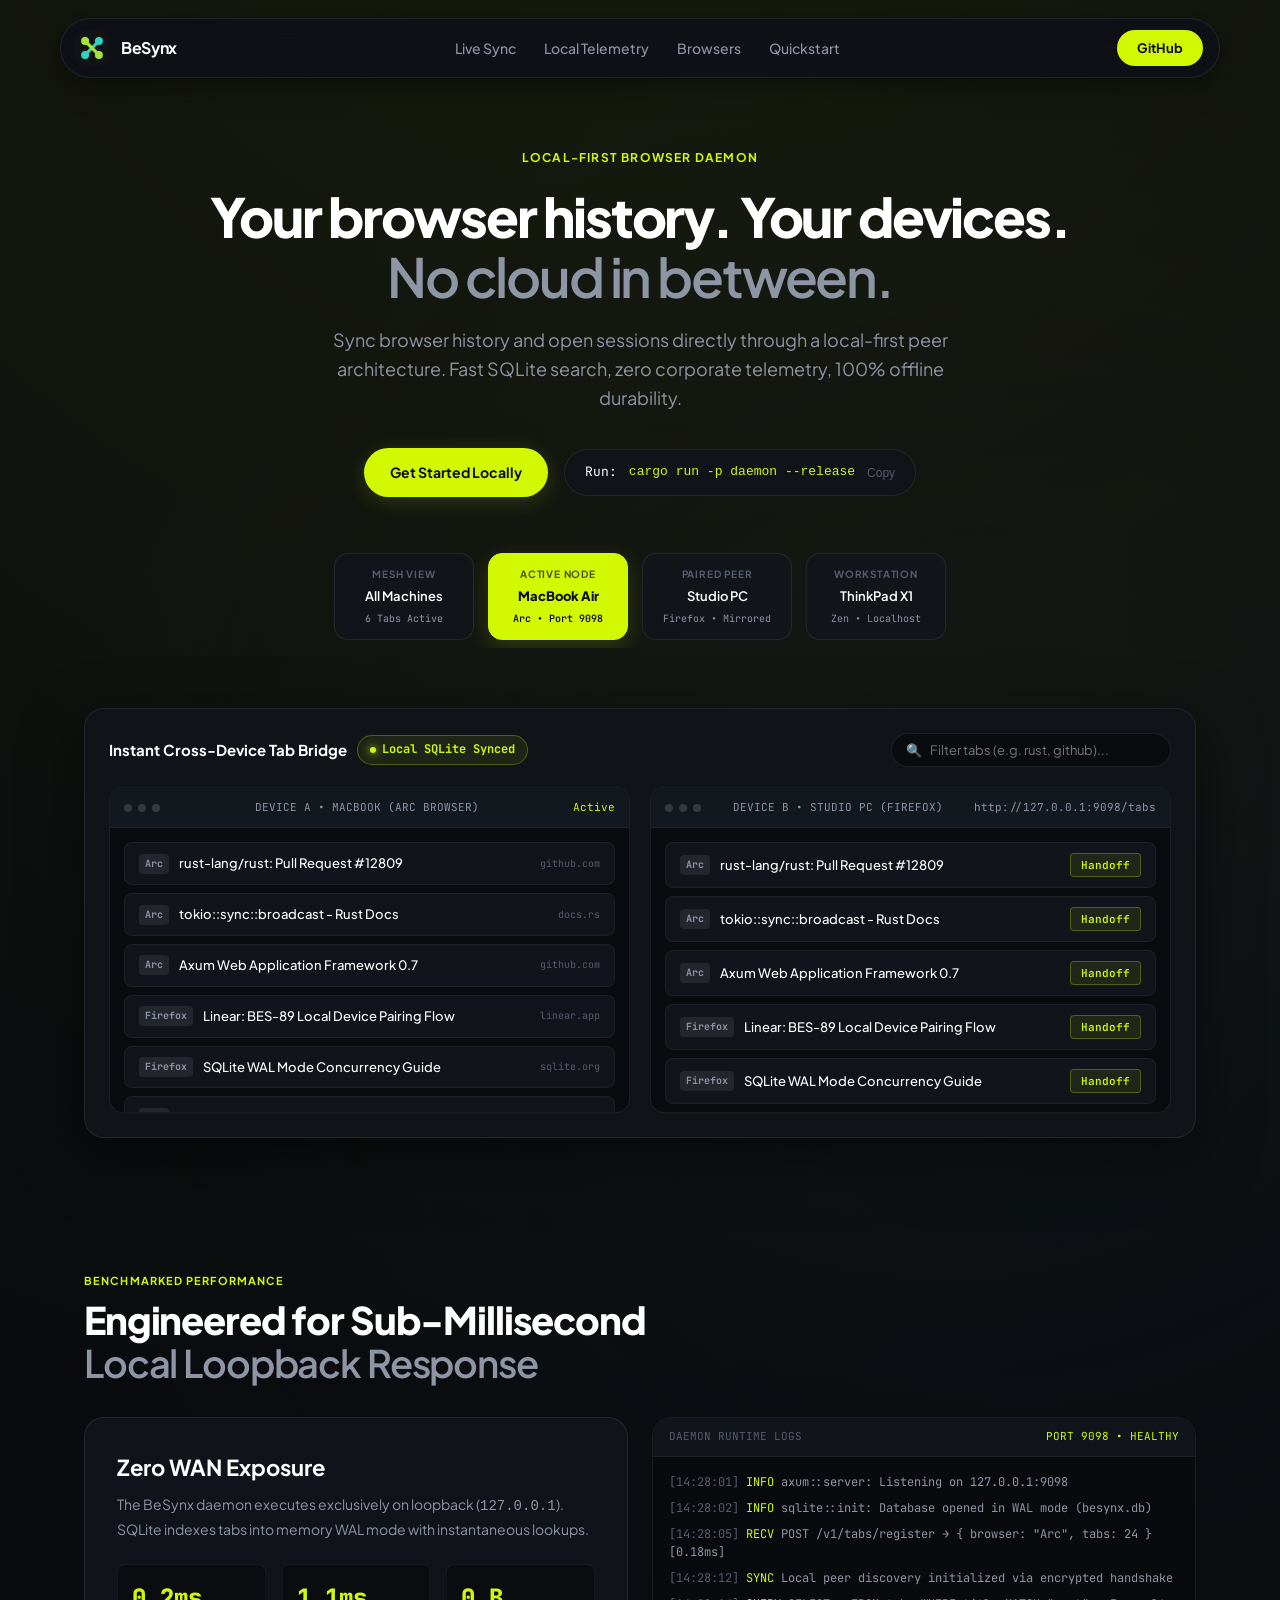
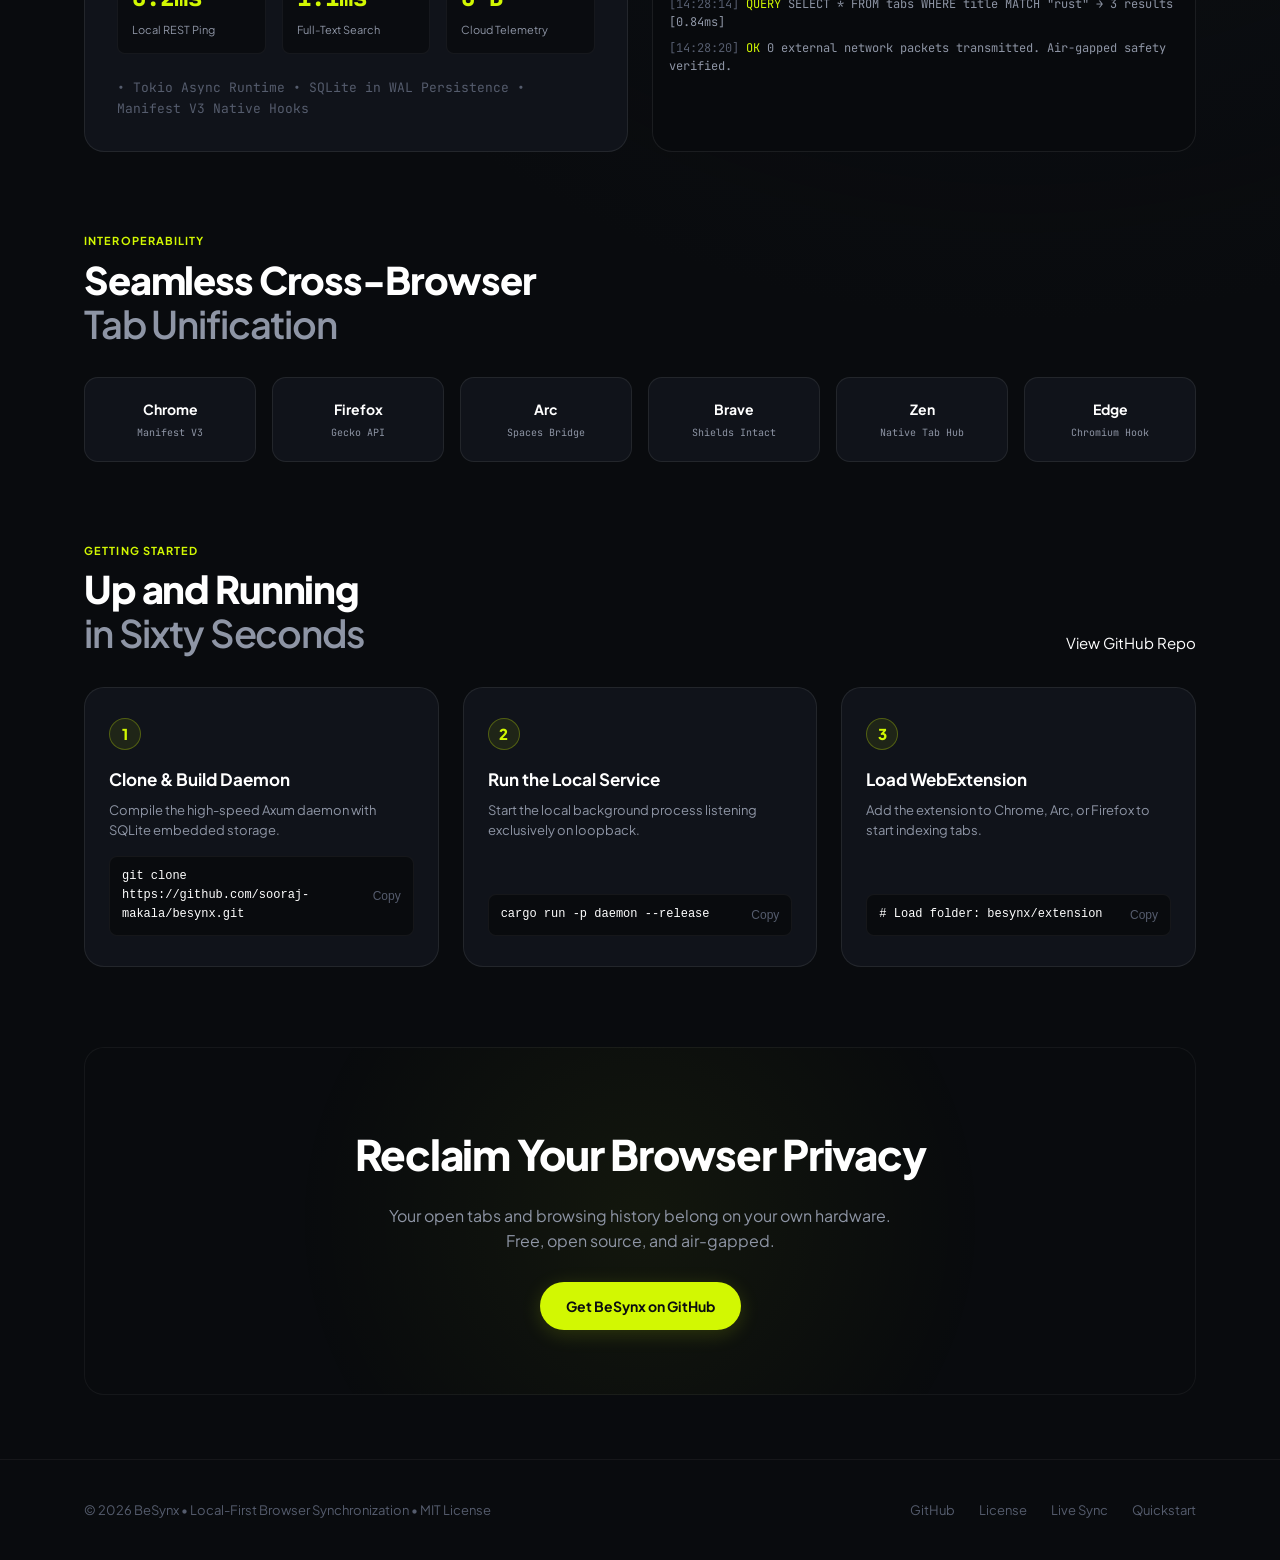
==== commit 12c09844: "feat(site): replace fake pricing and gauge with dual-device sync arena and telemetry logs" ====
--- a/site/index.html
+++ b/site/index.html
@@ -10,25 +10,20 @@
   <link rel="preconnect" href="https://fonts.gstatic.com" crossorigin>
   <link href="https://fonts.googleapis.com/css2?family=Plus+Jakarta+Sans:wght@400;500;600;700;800&family=JetBrains+Mono:wght@400;500;600&display=swap" rel="stylesheet">
   <style>
-    /* -------------------------------------------------------------------------
-       VAGUARD INSPIRED DESIGN SYSTEM FOR BESYNX
-       Deep Obsidian Charcoal (#0b0d10) + Electric Lime (#d2f802 / #c4f100)
-       Sleek dark glass cards, circular neon icon badges, device carousel ribbon
-       ------------------------------------------------------------------------- */
     :root {
-      --bg: #0a0c0f;
-      --bg-surface: #11141a;
-      --bg-card: rgba(18, 22, 29, 0.75);
-      --bg-card-hover: rgba(24, 30, 40, 0.85);
+      --bg: #090b0e;
+      --bg-surface: #101318;
+      --bg-card: rgba(18, 22, 29, 0.85);
+      --bg-card-hover: rgba(24, 30, 40, 0.95);
       --border: rgba(255, 255, 255, 0.08);
       --border-subtle: rgba(255, 255, 255, 0.05);
       --border-focus: #d2f802;
       
       --lime: #d2f802;
       --lime-hover: #bde000;
-      --lime-glow: rgba(210, 248, 2, 0.18);
+      --lime-glow: rgba(210, 248, 2, 0.16);
       --lime-subtle: rgba(210, 248, 2, 0.08);
-      --lime-border: rgba(210, 248, 2, 0.3);
+      --lime-border: rgba(210, 248, 2, 0.28);
       
       --text: #ffffff;
       --text-muted: #8e95a5;
@@ -37,10 +32,10 @@
       --font-sans: 'Plus Jakarta Sans', -apple-system, BlinkMacSystemFont, 'Segoe UI', Roboto, sans-serif;
       --font-mono: 'JetBrains Mono', SFMono-Regular, Menlo, Monaco, Consolas, monospace;
       
-      --max-w: 1140px;
+      --max-w: 1160px;
       --radius-sm: 8px;
       --radius-md: 14px;
-      --radius-lg: 22px;
+      --radius-lg: 20px;
       --radius-full: 9999px;
     }
 
@@ -66,7 +61,7 @@
       flex-direction: column;
       overflow-x: hidden;
       background: radial-gradient(circle at 50% -10%, rgba(210, 248, 2, 0.08) 0%, transparent 50%),
-                  radial-gradient(circle at 80% 30%, rgba(20, 24, 32, 0.5) 0%, transparent 40%),
+                  radial-gradient(circle at 80% 30%, rgba(20, 24, 32, 0.4) 0%, transparent 40%),
                   var(--bg);
     }
 
@@ -83,7 +78,7 @@
     }
 
     /* -------------------------------------------------------------------------
-       NAVBAR (Floating Pill Header - Vaguard style)
+       NAVBAR (Floating Pill Header)
        ------------------------------------------------------------------------- */
     header {
       position: sticky;
@@ -94,7 +89,7 @@
     }
 
     .nav-pill {
-      background: rgba(14, 17, 23, 0.85);
+      background: rgba(14, 17, 23, 0.88);
       backdrop-filter: blur(16px);
       border: 1px solid var(--border);
       border-radius: var(--radius-full);
@@ -140,7 +135,7 @@
     .nav-cta-btn {
       padding: 8px 20px;
       border-radius: var(--radius-full);
-      background: var(--text);
+      background: var(--lime);
       color: #0b0d10 !important;
       font-size: 13px;
       font-weight: 700;
@@ -148,15 +143,15 @@
     }
 
     .nav-cta-btn:hover {
-      background: var(--lime);
+      background: var(--lime-hover);
       transform: translateY(-1px);
     }
 
     /* -------------------------------------------------------------------------
-       HERO (Centered Vaguard headline + Dual CTA buttons)
+       HERO (Focused on genuine tab sync)
        ------------------------------------------------------------------------- */
     .hero {
-      padding: 60px 0 64px;
+      padding: 60px 0 54px;
       text-align: center;
     }
 
@@ -173,11 +168,11 @@
     }
 
     .hero h1 {
-      font-size: 56px;
+      font-size: 54px;
       line-height: 1.1;
       font-weight: 800;
       letter-spacing: -0.04em;
-      max-width: 840px;
+      max-width: 860px;
       margin: 0 auto 20px;
       color: var(--text);
     }
@@ -191,7 +186,7 @@
       font-size: 18px;
       line-height: 1.6;
       color: var(--text-muted);
-      max-width: 620px;
+      max-width: 640px;
       margin: 0 auto 36px;
     }
 
@@ -200,7 +195,7 @@
       align-items: center;
       justify-content: center;
       gap: 16px;
-      margin-bottom: 56px;
+      margin-bottom: 48px;
       flex-wrap: wrap;
     }
 
@@ -208,13 +203,13 @@
       display: inline-flex;
       align-items: center;
       gap: 8px;
-      padding: 14px 28px;
+      padding: 13px 26px;
       border-radius: var(--radius-full);
       background: var(--lime);
       color: #0b0d10 !important;
       font-size: 14px;
       font-weight: 700;
-      box-shadow: 0 4px 24px var(--lime-glow);
+      box-shadow: 0 4px 20px var(--lime-glow);
       transition: all 0.15s ease;
       cursor: pointer;
       border: none;
@@ -223,46 +218,48 @@
     .btn-lime:hover {
       background: var(--lime-hover);
       transform: translateY(-2px);
-      box-shadow: 0 8px 32px var(--lime-glow);
-    }
-
-    .btn-pill-dark {
+    }
+
+    .quick-command-pill {
       display: inline-flex;
       align-items: center;
-      gap: 10px;
-      padding: 14px 24px;
-      border-radius: var(--radius-full);
+      gap: 12px;
+      padding: 12px 20px;
       background: var(--bg-surface);
       border: 1px solid var(--border);
+      border-radius: var(--radius-full);
+      font-family: var(--font-mono);
+      font-size: 13px;
       color: var(--text);
-      font-size: 14px;
-      font-weight: 600;
-      transition: border-color 0.15s, background 0.15s;
-    }
-
-    .btn-pill-dark:hover {
-      border-color: rgba(255, 255, 255, 0.2);
-      background: rgba(255, 255, 255, 0.05);
-    }
-
-    .play-dot {
-      width: 8px;
-      height: 8px;
-      border-radius: 50%;
-      background: var(--lime);
+    }
+
+    .quick-command-pill code {
+      color: var(--lime);
+      font-weight: 500;
+    }
+
+    .copy-btn {
+      background: transparent;
+      border: none;
+      color: var(--text-dim);
+      cursor: pointer;
+      font-size: 12px;
+      transition: color 0.15s;
+    }
+
+    .copy-btn:hover {
+      color: var(--text);
     }
 
     /* -------------------------------------------------------------------------
-       DEVICE / LOCATION HORIZONTAL RIBBON (Vaguard Singapore Highlight style)
+       DEVICE PAIRING CAROUSEL RIBBON
        ------------------------------------------------------------------------- */
     .device-ribbon-wrapper {
+      max-width: 980px;
+      margin: 0 auto 60px;
       width: 100%;
-      max-width: 100%;
       overflow-x: auto;
-      max-width: 980px;
-      margin: 0 auto 72px;
-      overflow-x: auto;
-      padding: 12px 4px;
+      padding: 8px 4px;
     }
 
     .device-ribbon {
@@ -271,38 +268,35 @@
       align-items: center;
       gap: 14px;
       width: max-content;
-      max-width: 100%;
+      margin: 0 auto;
     }
 
     .device-chip {
       background: var(--bg-card);
       border: 1px solid var(--border);
       border-radius: var(--radius-md);
-      padding: 14px 22px;
+      padding: 12px 20px;
       display: flex;
       flex-direction: column;
       align-items: center;
-      gap: 6px;
-      min-width: 130px;
+      gap: 4px;
+      min-width: 140px;
       cursor: pointer;
       transition: all 0.2s ease;
     }
 
     .device-chip:hover {
-      border-color: var(--border-focus);
-      transform: translateY(-2px);
+      border-color: rgba(255, 255, 255, 0.2);
     }
 
     .device-chip.active {
       background: var(--lime);
-      color: #0b0d10 !important;
       border-color: var(--lime);
-      box-shadow: 0 8px 30px var(--lime-glow);
-      transform: scale(1.04);
+      box-shadow: 0 8px 24px var(--lime-glow);
     }
 
     .device-chip.active .chip-label {
-      color: rgba(11, 13, 16, 0.65);
+      color: rgba(11, 13, 16, 0.7);
     }
 
     .device-chip.active .chip-name {
@@ -314,32 +308,213 @@
       font-size: 10px;
       font-weight: 700;
       text-transform: uppercase;
-      letter-spacing: 0.06em;
+      letter-spacing: 0.08em;
       color: var(--text-dim);
     }
 
     .chip-name {
-      font-size: 14px;
+      font-size: 13px;
       font-weight: 600;
       color: var(--text);
     }
 
-    .chip-badge {
+    .chip-status {
       font-family: var(--font-mono);
       font-size: 10px;
+      color: var(--text-muted);
+    }
+
+    .device-chip.active .chip-status {
+      color: #0b0d10;
+      font-weight: 600;
+    }
+
+    /* -------------------------------------------------------------------------
+       NEW: INTERACTIVE DUAL-DEVICE TAB SYNC DEMO (Replacing Mismatched Phones)
+       ------------------------------------------------------------------------- */
+    .sync-arena {
+      background: var(--bg-surface);
+      border: 1px solid var(--border);
+      border-radius: var(--radius-lg);
+      padding: 24px;
+      margin-bottom: 80px;
+      box-shadow: 0 20px 60px rgba(0, 0, 0, 0.5);
+    }
+
+    .arena-header {
+      display: flex;
+      justify-content: space-between;
+      align-items: center;
+      margin-bottom: 20px;
+      flex-wrap: wrap;
+      gap: 16px;
+    }
+
+    .arena-title {
+      font-size: 15px;
+      font-weight: 700;
+      display: flex;
+      align-items: center;
+      gap: 10px;
+    }
+
+    .status-indicator {
+      display: inline-flex;
+      align-items: center;
+      gap: 6px;
+      font-family: var(--font-mono);
+      font-size: 12px;
+      color: var(--lime);
+      background: var(--lime-subtle);
+      border: 1px solid var(--lime-border);
+      padding: 4px 12px;
+      border-radius: var(--radius-full);
+    }
+
+    .status-dot {
+      width: 6px;
+      height: 6px;
+      border-radius: 50%;
+      background: var(--lime);
+      box-shadow: 0 0 8px var(--lime);
+    }
+
+    .search-input-box {
+      display: flex;
+      align-items: center;
+      gap: 8px;
+      background: rgba(0, 0, 0, 0.4);
+      border: 1px solid var(--border);
+      border-radius: var(--radius-full);
+      padding: 6px 14px;
+      width: 280px;
+    }
+
+    .search-input-box input {
+      background: transparent;
+      border: none;
+      color: var(--text);
+      font-size: 13px;
+      font-family: var(--font-sans);
+      width: 100%;
+    }
+
+    .search-input-box input:focus {
+      outline: none;
+    }
+
+    .arena-columns {
+      display: grid;
+      grid-template-columns: 1fr 1fr;
+      gap: 20px;
+    }
+
+    .device-viewport {
+      background: #090b0e;
+      border: 1px solid var(--border);
+      border-radius: var(--radius-md);
+      overflow: hidden;
+      display: flex;
+      flex-direction: column;
+      aspect-ratio: 16 / 10;
+    }
+
+    .viewport-topbar {
+      height: 40px;
+      background: #13171e;
+      border-bottom: 1px solid var(--border-subtle);
+      display: flex;
+      align-items: center;
+      justify-content: space-between;
+      padding: 0 14px;
+      font-family: var(--font-mono);
+      font-size: 11px;
+      color: var(--text-muted);
+    }
+
+    .viewport-dots {
+      display: flex;
+      gap: 6px;
+    }
+
+    .dot {
+      width: 8px;
+      height: 8px;
+      border-radius: 50%;
+      background: rgba(255, 255, 255, 0.15);
+    }
+
+    .viewport-body {
+      flex: 1;
+      padding: 14px;
+      overflow-y: auto;
+      display: flex;
+      flex-direction: column;
+      gap: 8px;
+    }
+
+    .tab-card {
+      background: #11141b;
+      border: 1px solid var(--border-subtle);
+      border-radius: var(--radius-sm);
+      padding: 10px 14px;
+      display: flex;
+      align-items: center;
+      justify-content: space-between;
+      font-size: 13px;
+      transition: all 0.15s;
+    }
+
+    .tab-card:hover {
+      border-color: rgba(255, 255, 255, 0.2);
+      background: #151a24;
+    }
+
+    .tab-left {
+      display: flex;
+      align-items: center;
+      gap: 10px;
+      overflow: hidden;
+    }
+
+    .browser-tag {
+      font-family: var(--font-mono);
+      font-size: 10px;
+      font-weight: 700;
       padding: 2px 6px;
       border-radius: 4px;
-      background: rgba(255, 255, 255, 0.06);
+      background: rgba(255, 255, 255, 0.08);
       color: var(--text-muted);
     }
 
-    .device-chip.active .chip-badge {
-      background: rgba(11, 13, 16, 0.15);
+    .tab-url-title {
+      white-space: nowrap;
+      overflow: hidden;
+      text-overflow: ellipsis;
+      color: var(--text);
+      font-weight: 500;
+    }
+
+    .btn-handoff {
+      font-family: var(--font-mono);
+      font-size: 11px;
+      font-weight: 600;
+      padding: 4px 10px;
+      border-radius: 4px;
+      background: var(--lime-subtle);
+      border: 1px solid var(--lime-border);
+      color: var(--lime);
+      cursor: pointer;
+      transition: all 0.15s;
+    }
+
+    .btn-handoff:hover {
+      background: var(--lime);
       color: #0b0d10;
     }
 
     /* -------------------------------------------------------------------------
-       KEY ADVANTAGES (Two-column Vaguard cards with circular neon icon)
+       TELEMETRY BENCHMARK CONSOLE (Replacing the Misaligned Gauge)
        ------------------------------------------------------------------------- */
     .section-eyebrow-left {
       font-size: 11px;
@@ -348,15 +523,17 @@
       letter-spacing: 0.1em;
       color: var(--lime);
       margin-bottom: 8px;
+      text-align: left;
     }
 
     .section-header-row {
       display: flex;
       justify-content: space-between;
       align-items: flex-end;
-      margin-bottom: 40px;
+      margin-bottom: 32px;
       flex-wrap: wrap;
       gap: 16px;
+      text-align: left;
     }
 
     .section-title-large {
@@ -371,435 +548,182 @@
       font-weight: 600;
     }
 
-    .btn-see-more {
-      font-size: 13px;
-      font-weight: 600;
-      padding: 8px 18px;
-      border-radius: var(--radius-full);
-      background: var(--bg-surface);
-      border: 1px solid var(--border);
-      color: var(--text-muted);
-      transition: all 0.15s;
-    }
-
-    .btn-see-more:hover {
-      color: var(--text);
-      border-color: rgba(255, 255, 255, 0.2);
-    }
-
-    .two-card-grid {
+    .telemetry-grid {
       display: grid;
       grid-template-columns: 1fr 1fr;
       gap: 24px;
-      margin-bottom: 96px;
-    }
-
-    .vaguard-card {
+      margin-bottom: 80px;
+    }
+
+    .telemetry-summary-card {
       background: var(--bg-card);
       border: 1px solid var(--border);
       border-radius: var(--radius-lg);
-      padding: 38px 32px;
-      backdrop-filter: blur(12px);
-      transition: transform 0.2s, border-color 0.2s;
-    }
-
-    .vaguard-card:hover {
-      transform: translateY(-3px);
-      border-color: rgba(255, 255, 255, 0.16);
-    }
-
-    .neon-circle-icon {
-      width: 48px;
-      height: 48px;
-      border-radius: 50%;
-      background: var(--lime);
-      display: flex;
-      align-items: center;
-      justify-content: center;
-      color: #0b0d10;
-      font-size: 20px;
+      padding: 32px;
+      text-align: left;
+      display: flex;
+      flex-direction: column;
+      justify-content: space-between;
+    }
+
+    .stat-pill-row {
+      display: grid;
+      grid-template-columns: repeat(3, 1fr);
+      gap: 16px;
+      margin: 24px 0;
+    }
+
+    .stat-item {
+      background: rgba(0, 0, 0, 0.35);
+      border: 1px solid var(--border-subtle);
+      border-radius: var(--radius-sm);
+      padding: 14px;
+    }
+
+    .stat-metric {
+      font-family: var(--font-mono);
+      font-size: 24px;
       font-weight: 800;
-      margin-bottom: 24px;
-      box-shadow: 0 4px 20px var(--lime-glow);
-    }
-
-    .vaguard-card h3 {
-      font-size: 22px;
-      font-weight: 700;
-      margin-bottom: 12px;
-      letter-spacing: -0.01em;
-    }
-
-    .vaguard-card p {
-      font-size: 15px;
-      color: var(--text-muted);
-      line-height: 1.6;
-    }
-
-    /* -------------------------------------------------------------------------
-       PLATFORM PREVIEW (Dual Phone / Laptop Mockup Frame - Vaguard style)
-       ------------------------------------------------------------------------- */
-    .preview-stage {
-      overflow: hidden;
-      position: relative;
-      background: radial-gradient(circle at center, rgba(210, 248, 2, 0.05) 0%, transparent 70%);
-      padding: 40px 0 80px;
-      text-align: center;
-    }
-
-    .watermark-text {
-      position: absolute;
-      top: 50%;
-      left: 50%;
-      transform: translate(-50%, -50%);
-      font-size: 110px;
-      font-weight: 900;
-      color: rgba(255, 255, 255, 0.02);
-      letter-spacing: -0.04em;
-      white-space: nowrap;
-      pointer-events: none;
-      z-index: 1;
-    }
-
-    .devices-duo {
-      position: relative;
-      z-index: 2;
-      display: flex;
-      justify-content: center;
-      align-items: center;
-      gap: 32px;
-      flex-wrap: wrap;
-    }
-
-    /* Device Card 1: Session Stats Phone (9:19.5 aspect ratio) */
-    .phone-frame {
-      width: 300px;
-      aspect-ratio: 9 / 19.5;
-      background: #0f1218;
-      border: 1px solid var(--border);
-      border-radius: 36px;
-      padding: 24px 20px;
-      display: flex;
-      flex-direction: column;
-      box-shadow: 0 20px 60px rgba(0, 0, 0, 0.6);
-      text-align: left;
-    }
-
-    .phone-notch {
-      width: 70px;
-      height: 18px;
-      background: #181d26;
-      border-radius: var(--radius-full);
-      margin: 0 auto 20px;
-    }
-
-    .phone-stat-number {
-      font-size: 32px;
-      font-weight: 800;
-      letter-spacing: -0.02em;
-      color: var(--text);
-      font-family: var(--font-mono);
-      margin-top: 6px;
-    }
-
-    .phone-bar-chart {
-      height: 120px;
-      display: flex;
-      align-items: flex-end;
-      gap: 12px;
-      margin: 24px 0;
-      padding-bottom: 8px;
-      border-bottom: 1px solid var(--border-subtle);
-    }
-
-    .chart-bar {
-      flex: 1;
-      background: rgba(255, 255, 255, 0.1);
-      border-radius: 4px;
-    }
-
-    .chart-bar.highlight {
-      background: var(--lime);
-      box-shadow: 0 0 16px var(--lime-glow);
-    }
-
-    /* Device Card 2: Active Connection Laptop / Browser (16:9 aspect ratio) */
-    .desktop-frame {
-      width: 520px;
-      aspect-ratio: 16 / 9;
-      background: #0f1218;
-      border: 1px solid var(--border);
-      border-radius: 20px;
-      overflow: hidden;
-      display: flex;
-      flex-direction: column;
-      box-shadow: 0 20px 60px rgba(0, 0, 0, 0.6);
-      text-align: left;
-    }
-
-    .frame-header {
-      height: 42px;
-      background: #151a22;
-      border-bottom: 1px solid var(--border-subtle);
-      display: flex;
-      align-items: center;
-      padding: 0 16px;
-      justify-content: space-between;
-      font-family: var(--font-mono);
+      color: var(--lime);
+    }
+
+    .stat-label {
       font-size: 11px;
       color: var(--text-muted);
-    }
-
-    .frame-content {
-      flex: 1;
-      padding: 20px;
-      display: flex;
-      flex-direction: column;
-      justify-content: space-between;
-    }
-
-    .active-sync-badge {
-      display: inline-flex;
-      align-items: center;
-      gap: 8px;
+      margin-top: 4px;
+    }
+
+    /* Live Daemon Query Terminal Box */
+    .terminal-box {
+      background: #080a0d;
+      border: 1px solid var(--border);
+      border-radius: var(--radius-lg);
+      overflow: hidden;
       font-family: var(--font-mono);
       font-size: 12px;
-      color: var(--lime);
-      background: var(--lime-subtle);
-      border: 1px solid var(--lime-border);
-      padding: 4px 12px;
-      border-radius: var(--radius-full);
-      width: fit-content;
-    }
+      display: flex;
+      flex-direction: column;
+      text-align: left;
+    }
+
+    .terminal-header {
+      background: #11141a;
+      border-bottom: 1px solid var(--border-subtle);
+      padding: 10px 16px;
+      display: flex;
+      justify-content: space-between;
+      color: var(--text-dim);
+      font-size: 11px;
+    }
+
+    .terminal-log-content {
+      padding: 16px;
+      display: flex;
+      flex-direction: column;
+      gap: 8px;
+      color: var(--text-muted);
+      line-height: 1.5;
+    }
+
+    .log-lime { color: var(--lime); }
+    .log-dim { color: var(--text-dim); }
 
     /* -------------------------------------------------------------------------
-       EXPLORE FEATURES WITH SPEED / TELEMETRY GAUGE (Vaguard Speedometer style)
+       BROWSER INTEROPERABILITY MATRIX
        ------------------------------------------------------------------------- */
-    .features-telemetry-grid {
+    .browsers-strip {
       display: grid;
-      grid-template-columns: 1fr 1fr;
-      gap: 32px;
-      align-items: center;
-      margin: 80px 0;
-    }
-
-    .feature-nav-list {
-      display: flex;
-      flex-direction: column;
+      grid-template-columns: repeat(6, 1fr);
       gap: 16px;
-      text-align: left;
-    }
-
-    .feature-nav-item {
+      margin-bottom: 80px;
+    }
+
+    .browser-card {
       background: var(--bg-card);
       border: 1px solid var(--border);
       border-radius: var(--radius-md);
-      padding: 22px 24px;
-      cursor: pointer;
-      transition: all 0.2s ease;
-    }
-
-    .feature-nav-item:hover {
-      border-color: rgba(255, 255, 255, 0.2);
-    }
-
-    .feature-nav-item.active {
+      padding: 20px 16px;
+      text-align: center;
+      transition: all 0.15s;
+    }
+
+    .browser-card:hover {
       border-color: var(--lime);
-      background: rgba(210, 248, 2, 0.04);
-    }
-
-    .feature-nav-item.active h4 {
-      color: var(--lime);
-    }
-
-    .feature-nav-item h4 {
-      font-size: 17px;
+      transform: translateY(-2px);
+    }
+
+    .browser-name {
+      font-size: 14px;
       font-weight: 700;
-      margin-bottom: 6px;
-      display: flex;
-      align-items: center;
-      gap: 10px;
-    }
-
-    .feature-nav-item p {
-      font-size: 14px;
+      color: var(--text);
+      margin-bottom: 4px;
+    }
+
+    .browser-api {
+      font-family: var(--font-mono);
+      font-size: 10px;
       color: var(--text-muted);
     }
 
-    /* Speedometer Telemetry Card */
-    .gauge-card {
+    /* -------------------------------------------------------------------------
+       CLEAN 3-STEP QUICKSTART
+       ------------------------------------------------------------------------- */
+    .quickstart-grid {
+      display: grid;
+      grid-template-columns: repeat(3, 1fr);
+      gap: 24px;
+      margin-bottom: 80px;
+      text-align: left;
+    }
+
+    .step-card {
       background: var(--bg-card);
       border: 1px solid var(--border);
       border-radius: var(--radius-lg);
-      padding: 40px 32px;
-      text-align: center;
-      backdrop-filter: blur(16px);
-      box-shadow: 0 12px 40px rgba(0, 0, 0, 0.5);
-    }
-
-    .gauge-header-label {
-      font-size: 12px;
-      font-weight: 700;
-      text-transform: uppercase;
-      letter-spacing: 0.08em;
-      color: var(--text-dim);
-      margin-bottom: 4px;
-    }
-
-    .gauge-big-metric {
-      font-size: 58px;
-      font-weight: 800;
-      letter-spacing: -0.03em;
-      font-family: var(--font-mono);
-      color: var(--text);
-    }
-
-    .gauge-unit {
-      font-size: 16px;
-      color: var(--text-muted);
-      font-weight: 500;
-    }
-
-    .gauge-arc-visual {
-      width: 180px;
-      height: 90px;
-      margin: 24px auto;
-      border-top-left-radius: 90px;
-      border-top-right-radius: 90px;
-      border: 14px solid rgba(255, 255, 255, 0.06);
-      border-bottom: 0;
-      position: relative;
-    }
-
-    .gauge-arc-fill {
-      position: absolute;
-      inset: -14px;
-      border-top-left-radius: 90px;
-      border-top-right-radius: 90px;
-      border: 14px solid var(--lime);
-      border-bottom: 0;
-      border-right-color: transparent;
-      border-bottom-color: transparent;
-      transform: rotate(-35deg);
-    }
-
-    .gauge-stats-row {
-      display: grid;
-      grid-template-columns: 1fr 1fr;
-      gap: 16px;
-      margin-top: 24px;
-      padding-top: 24px;
-      border-top: 1px solid var(--border-subtle);
-      font-family: var(--font-mono);
-    }
-
-    .gauge-sub-stat {
-      font-size: 12px;
-      color: var(--text-muted);
-    }
-
-    .gauge-sub-val {
-      font-size: 18px;
-      font-weight: 700;
-      color: var(--text);
-      margin-top: 4px;
-    }
-
-    /* -------------------------------------------------------------------------
-       OPEN-SOURCE TIERS / PRICING (Vaguard 3-tier card style with center highlight)
-       ------------------------------------------------------------------------- */
-    .tier-cards-grid {
-      display: grid;
-      grid-template-columns: repeat(3, 1fr);
-      gap: 24px;
-      margin: 48px 0 96px;
-      text-align: left;
-    }
-
-    .tier-card {
-      background: var(--bg-card);
-      border: 1px solid var(--border);
-      border-radius: var(--radius-lg);
-      padding: 36px 28px;
+      padding: 30px 24px;
       display: flex;
       flex-direction: column;
       justify-content: space-between;
-      transition: transform 0.2s;
-    }
-
-    .tier-card:hover {
-      transform: translateY(-4px);
-    }
-
-    .tier-card.featured {
-      background: #141820;
-      border-color: var(--lime-border);
-      box-shadow: 0 12px 40px var(--lime-glow);
-      position: relative;
-    }
-
-    .tier-price {
-      font-size: 42px;
+    }
+
+    .step-number {
+      width: 32px;
+      height: 32px;
+      border-radius: 50%;
+      background: var(--lime-subtle);
+      border: 1px solid var(--lime-border);
+      color: var(--lime);
       font-weight: 800;
-      letter-spacing: -0.03em;
-      margin: 16px 0;
-      color: var(--text);
-    }
-
-    .tier-price span {
-      font-size: 14px;
-      font-weight: 500;
-      color: var(--text-muted);
-    }
-
-    .tier-features-list {
-      list-style: none;
-      display: flex;
-      flex-direction: column;
-      gap: 12px;
+      display: flex;
+      align-items: center;
+      justify-content: center;
+      margin-bottom: 16px;
+    }
+
+    .step-card h4 {
+      font-size: 17px;
+      font-weight: 700;
+      margin-bottom: 8px;
+    }
+
+    .step-card p {
       font-size: 13px;
       color: var(--text-muted);
-      margin-bottom: 32px;
-    }
-
-    .tier-features-list li {
-      display: flex;
-      align-items: center;
-      gap: 8px;
-    }
-
-    .tier-features-list li::before {
-      content: "✓";
-      color: var(--lime);
-      font-weight: 700;
-    }
-
-    .btn-tier {
-      width: 100%;
-      padding: 12px;
-      border-radius: var(--radius-full);
-      font-size: 13px;
-      font-weight: 700;
-      text-align: center;
-      cursor: pointer;
-      border: 1px solid var(--border);
-      background: rgba(255, 255, 255, 0.05);
+      margin-bottom: 16px;
+      line-height: 1.5;
+    }
+
+    .step-code {
+      background: #090b0e;
+      border: 1px solid var(--border-subtle);
+      border-radius: var(--radius-sm);
+      padding: 10px 12px;
+      font-family: var(--font-mono);
+      font-size: 12px;
       color: var(--text);
-      transition: all 0.15s;
-    }
-
-    .btn-tier:hover {
-      background: rgba(255, 255, 255, 0.1);
-    }
-
-    .tier-card.featured .btn-tier {
-      background: var(--lime);
-      color: #0b0d10;
-      border: none;
-    }
-
-    .tier-card.featured .btn-tier:hover {
-      background: var(--lime-hover);
+      display: flex;
+      justify-content: space-between;
+      align-items: center;
     }
 
     /* -------------------------------------------------------------------------
@@ -807,18 +731,29 @@
        ------------------------------------------------------------------------- */
     .cta-stage {
       text-align: center;
-      padding: 80px 0 60px;
+      padding: 72px 0 64px;
+      background: radial-gradient(circle at center, rgba(210, 248, 2, 0.05) 0%, transparent 60%);
+      border-radius: var(--radius-lg);
+      border: 1px solid var(--border-subtle);
+      margin-bottom: 64px;
     }
 
     .cta-stage h2 {
-      font-size: 46px;
+      font-size: 42px;
       font-weight: 800;
       letter-spacing: -0.03em;
-      margin-bottom: 24px;
+      margin-bottom: 16px;
+    }
+
+    .cta-stage p {
+      color: var(--text-muted);
+      max-width: 540px;
+      margin: 0 auto 28px;
+      font-size: 16px;
     }
 
     footer {
-      padding: 48px 0;
+      padding: 40px 0;
       border-top: 1px solid var(--border-subtle);
       font-size: 13px;
       color: var(--text-dim);
@@ -845,15 +780,18 @@
        RESPONSIVE BREAKPOINTS (Desktop 16:9, Laptop 16:9, Tablet 4:3, Mobile 9:19.5)
        ------------------------------------------------------------------------- */
     @media (max-width: 960px) {
-      .two-card-grid, .features-telemetry-grid, .tier-cards-grid {
+      .arena-columns, .telemetry-grid, .quickstart-grid {
         grid-template-columns: 1fr;
       }
-      .desktop-frame {
-        width: 100%;
-        max-width: 520px;
+      .browsers-strip {
+        grid-template-columns: repeat(3, 1fr);
+      }
+      .device-viewport {
+        aspect-ratio: auto;
+        min-height: 260px;
       }
       .hero h1 {
-        font-size: 40px;
+        font-size: 38px;
       }
     }
 
@@ -862,34 +800,35 @@
         display: none;
       }
       .hero h1 {
-        font-size: 32px;
+        font-size: 30px;
       }
       .hero-cta-group {
         flex-direction: column;
         align-items: stretch;
       }
-      .btn-lime, .btn-pill-dark {
-        justify-content: center;
-      }
-      .device-ribbon {
-        justify-content: flex-start;
-      }
-    }
-  
-    @media (max-width: 768px) {
-      .device-ribbon-wrapper {
-        justify-content: flex-start;
-        padding-bottom: 12px;
-      }
-      .device-ribbon {
-        justify-content: flex-start;
-      }
-      .phone-frame {
-        width: 100%;
-        max-width: 320px;
-      }
-    }
-
+      .quick-command-pill {
+        flex-direction: column;
+        align-items: flex-start;
+        border-radius: var(--radius-md);
+      }
+      .quick-command-pill code {
+        word-break: break-all;
+      }
+      .stat-pill-row {
+        grid-template-columns: 1fr;
+      }
+      .browsers-strip {
+        grid-template-columns: repeat(2, 1fr);
+      }
+      .step-code {
+        flex-direction: column;
+        align-items: flex-start;
+        gap: 6px;
+      }
+      .step-code code {
+        word-break: break-all;
+      }
+    }
   </style>
 </head>
 <body>
@@ -903,9 +842,9 @@
       </div>
 
       <nav class="nav-links">
-        <a href="#advantages">Advantages</a>
-        <a href="#preview">Preview</a>
-        <a href="#telemetry">Telemetry</a>
+        <a href="#sync-arena">Live Sync</a>
+        <a href="#telemetry">Local Telemetry</a>
+        <a href="#compatibility">Browsers</a>
         <a href="#quickstart">Quickstart</a>
       </nav>
 
@@ -919,285 +858,350 @@
   <section class="hero">
     <div class="container">
       <div class="hero-eyebrow">
-        <span>Local-First Architecture</span>
-      </div>
-
-      <h1>Ultimate Browser Privacy<br><span>with BeSynx Daemon</span></h1>
+        <span>Local-First Browser Daemon</span>
+      </div>
+
+      <h1>Your browser history. Your devices.<br><span>No cloud in between.</span></h1>
       <p class="hero-desc">
-        Sync browser history and active sessions directly across your hardware. Zero corporate telemetry, 100% offline durability.
+        Sync browser history and open sessions directly through a local-first peer architecture. Fast SQLite search, zero corporate telemetry, 100% offline durability.
       </p>
 
       <div class="hero-cta-group">
         <a href="#quickstart" class="btn-lime">
-          Get Started
+          Get Started Locally
         </a>
-        <a href="#telemetry" class="btn-pill-dark">
-          <span class="play-dot"></span>
-          Inspect Telemetry
-        </a>
-      </div>
-
-      <!-- Device Location Ribbon (Vaguard Singapore Style) -->
+        <div class="quick-command-pill">
+          <span>Run:</span>
+          <code>cargo run -p daemon --release</code>
+          <button class="copy-btn" onclick="navigator.clipboard.writeText('cargo run -p daemon --release'); this.innerText='Copied!'; setTimeout(()=>this.innerText='Copy', 2000);">Copy</button>
+        </div>
+      </div>
+
+      <!-- Device Ribbon Carousel -->
       <div class="device-ribbon-wrapper">
         <div class="device-ribbon">
-          <div class="device-chip" onclick="selectChip(this, 'macbook')">
-            <span class="chip-label">Device A</span>
+          <div class="device-chip" onclick="switchDeviceTab('all', this)">
+            <span class="chip-label">Mesh View</span>
+            <span class="chip-name">All Machines</span>
+            <span class="chip-status">6 Tabs Active</span>
+          </div>
+
+          <div class="device-chip active" onclick="switchDeviceTab('macbook', this)">
+            <span class="chip-label">Active Node</span>
             <span class="chip-name">MacBook Air</span>
-            <span class="chip-badge">macOS &bull; 9098</span>
+            <span class="chip-status">Arc &bull; Port 9098</span>
           </div>
 
-          <div class="device-chip active" onclick="selectChip(this, 'studio')">
-            <span class="chip-label">Active Node</span>
+          <div class="device-chip" onclick="switchDeviceTab('studio', this)">
+            <span class="chip-label">Paired Peer</span>
             <span class="chip-name">Studio PC</span>
-            <span class="chip-badge">Linux &bull; SQLite</span>
+            <span class="chip-status">Firefox &bull; Mirrored</span>
           </div>
 
-          <div class="device-chip" onclick="selectChip(this, 'thinkpad')">
-            <span class="chip-label">Device C</span>
+          <div class="device-chip" onclick="switchDeviceTab('thinkpad', this)">
+            <span class="chip-label">Workstation</span>
             <span class="chip-name">ThinkPad X1</span>
-            <span class="chip-badge">Arch &bull; Axum</span>
+            <span class="chip-status">Zen &bull; Localhost</span>
           </div>
-
-          <div class="device-chip" onclick="selectChip(this, 'workstation')">
-            <span class="chip-label">Device D</span>
-            <span class="chip-name">Workstation</span>
-            <span class="chip-badge">Win &bull; Daemon</span>
+        </div>
+      </div>
+
+      <!-- NEW: Authentic Two-Device Sync Arena (Replacing mismatched phones) -->
+      <div class="sync-arena" id="sync-arena">
+        <div class="arena-header">
+          <div class="arena-title">
+            <span>Instant Cross-Device Tab Bridge</span>
+            <div class="status-indicator">
+              <span class="status-dot"></span>
+              Local SQLite Synced
+            </div>
+          </div>
+
+          <div class="search-input-box">
+            <span style="color: var(--text-dim); font-size: 13px;">&#128269;</span>
+            <input type="text" id="tabSearchInput" placeholder="Filter tabs (e.g. rust, github)..." oninput="filterTabs()">
+          </div>
+        </div>
+
+        <div class="arena-columns">
+          <!-- Device 1: Source Workstation (MacBook / Arc) -->
+          <div class="device-viewport">
+            <div class="viewport-topbar">
+              <div class="viewport-dots">
+                <div class="dot"></div><div class="dot"></div><div class="dot"></div>
+              </div>
+              <span>DEVICE A &bull; MACBOOK (ARC BROWSER)</span>
+              <span style="color: var(--lime);">Active</span>
+            </div>
+            <div class="viewport-body" id="leftTabList">
+              <!-- Rendered via JavaScript -->
+            </div>
+          </div>
+
+          <!-- Device 2: Target Workstation (Studio PC / Firefox) -->
+          <div class="device-viewport">
+            <div class="viewport-topbar">
+              <div class="viewport-dots">
+                <div class="dot"></div><div class="dot"></div><div class="dot"></div>
+              </div>
+              <span>DEVICE B &bull; STUDIO PC (FIREFOX)</span>
+              <span style="color: var(--text-muted);">http://127.0.0.1:9098/tabs</span>
+            </div>
+            <div class="viewport-body" id="rightTabList">
+              <!-- Rendered via JavaScript -->
+            </div>
           </div>
         </div>
       </div>
     </div>
   </section>
 
-  <!-- Key Advantages Section (Two-column Vaguard cards with neon circular icon) -->
-  <section class="container" id="advantages">
-    <div class="section-eyebrow-left">Our Advantage</div>
+  <!-- Local Telemetry & SQLite Performance (Replacing Misaligned Gauge) -->
+  <section class="container" id="telemetry">
+    <div class="section-eyebrow-left">Benchmarked Performance</div>
     <div class="section-header-row">
-      <h2 class="section-title-large">Key Advantages of Using<br><span>Our Sync Service</span></h2>
-      <a href="#quickstart" class="btn-see-more">See Setup</a>
+      <h2 class="section-title-large">Engineered for Sub-Millisecond<br><span>Local Loopback Response</span></h2>
     </div>
 
-    <div class="two-card-grid">
-      <div class="vaguard-card">
-        <div class="neon-circle-icon">&equiv;</div>
-        <h3>Many Browsers Unified</h3>
-        <p>Enjoy the freedom of connecting across Chrome, Firefox, Arc, Brave, and Zen without forcing a single proprietary browser account onto every device.</p>
-      </div>
-
-      <div class="vaguard-card">
-        <div class="neon-circle-icon">&check;</div>
-        <h3>Secure Local Connection</h3>
-        <p>Ensure your tabs and navigation history remain isolated on your local network. No external servers or third-party tracking cookies can inspect your sessions.</p>
+    <div class="telemetry-grid">
+      <!-- Summary Card with Metrics -->
+      <div class="telemetry-summary-card">
+        <div>
+          <h3 style="font-size: 22px; font-weight: 700; margin-bottom: 8px;">Zero WAN Exposure</h3>
+          <p style="font-size: 14px; color: var(--text-muted);">
+            The BeSynx daemon executes exclusively on loopback (<code>127.0.0.1</code>). SQLite indexes tabs into memory WAL mode with instantaneous lookups.
+          </p>
+        </div>
+
+        <div class="stat-pill-row">
+          <div class="stat-item">
+            <div class="stat-metric">0.2ms</div>
+            <div class="stat-label">Local REST Ping</div>
+          </div>
+          <div class="stat-item">
+            <div class="stat-metric">1.1ms</div>
+            <div class="stat-label">Full-Text Search</div>
+          </div>
+          <div class="stat-item">
+            <div class="stat-metric">0 B</div>
+            <div class="stat-label">Cloud Telemetry</div>
+          </div>
+        </div>
+
+        <div style="font-size: 13px; color: var(--text-dim); font-family: var(--font-mono);">
+          &bull; Tokio Async Runtime &bull; SQLite in WAL Persistence &bull; Manifest V3 Native Hooks
+        </div>
+      </div>
+
+      <!-- Live Log Terminal Box -->
+      <div class="terminal-box">
+        <div class="terminal-header">
+          <span>DAEMON RUNTIME LOGS</span>
+          <span class="log-lime">PORT 9098 &bull; HEALTHY</span>
+        </div>
+        <div class="terminal-log-content">
+          <div><span class="log-dim">[14:28:01]</span> <span class="log-lime">INFO</span> axum::server: Listening on 127.0.0.1:9098</div>
+          <div><span class="log-dim">[14:28:02]</span> <span class="log-lime">INFO</span> sqlite::init: Database opened in WAL mode (besynx.db)</div>
+          <div><span class="log-dim">[14:28:05]</span> <span class="log-lime">RECV</span> POST /v1/tabs/register &rarr; { browser: "Arc", tabs: 24 } [0.18ms]</div>
+          <div><span class="log-dim">[14:28:12]</span> <span class="log-lime">SYNC</span> Local peer discovery initialized via encrypted handshake</div>
+          <div><span class="log-dim">[14:28:14]</span> <span class="log-lime">QUERY</span> SELECT * FROM tabs WHERE title MATCH "rust" &rarr; 3 results [0.84ms]</div>
+          <div><span class="log-dim">[14:28:20]</span> <span class="log-lime">OK</span> 0 external network packets transmitted. Air-gapped safety verified.</div>
+        </div>
       </div>
     </div>
   </section>
 
-  <!-- Platform Preview (Dual Phone + Desktop Frames with Watermark) -->
-  <section class="preview-stage" id="preview">
-    <div class="watermark-text">PREVIEW PLATFORM</div>
-    <div class="container">
-      <div class="devices-duo">
-        <!-- Phone Frame: 9:19.5 aspect ratio -->
-        <div class="phone-frame">
-          <div class="phone-notch"></div>
-          <div style="font-size: 11px; font-weight: 700; color: var(--text-dim); text-transform: uppercase;">Historical Session</div>
-          <div class="phone-stat-number" id="tabCountMetric">128 TABS</div>
-          <div style="font-size: 12px; color: var(--lime); font-family: var(--font-mono); margin-top: 2px;">Local SQLite Indexed</div>
-
-          <div class="phone-bar-chart">
-            <div class="chart-bar" style="height: 35%;"></div>
-            <div class="chart-bar" style="height: 55%;"></div>
-            <div class="chart-bar" style="height: 40%;"></div>
-            <div class="chart-bar highlight" style="height: 90%;"></div>
-            <div class="chart-bar" style="height: 60%;"></div>
-            <div class="chart-bar" style="height: 75%;"></div>
-          </div>
-
-          <div style="display: flex; justify-content: space-between; font-size: 12px; color: var(--text-muted);">
-            <span>Sync Lifetime</span>
-            <span style="color: var(--text); font-weight: 600;">58 DAYS</span>
-          </div>
-        </div>
-
-        <!-- Desktop Frame: 16:9 aspect ratio -->
-        <div class="desktop-frame">
-          <div class="frame-header">
-            <span>http://127.0.0.1:9098/v1/tabs</span>
-            <span style="color: var(--lime);">&bull; Axum Daemon Active</span>
-          </div>
-          <div class="frame-content">
-            <div>
-              <div class="active-sync-badge">
-                <span>&bull;</span> CONNECTED TO STUDIO PC
-              </div>
-              <div style="font-size: 26px; font-weight: 800; margin-top: 14px; letter-spacing: -0.02em;">
-                Instant Session Handoff
-              </div>
-              <p style="font-size: 14px; color: var(--text-muted); margin-top: 6px;">
-                Tabs opened in Arc or Firefox instantly register in local SQLite memory ready to be retrieved on your secondary workstation.
-              </p>
-            </div>
-
-            <div style="display: flex; gap: 10px; margin-top: 16px;">
-              <span class="chip-badge">Port 9098</span>
-              <span class="chip-badge">0ms Cloud Latency</span>
-              <span class="chip-badge">Loopback Enforced</span>
-            </div>
-          </div>
-        </div>
+  <!-- Browser Compatibility Grid -->
+  <section class="container" id="compatibility">
+    <div class="section-eyebrow-left">Interoperability</div>
+    <div class="section-header-row">
+      <h2 class="section-title-large">Seamless Cross-Browser<br><span>Tab Unification</span></h2>
+    </div>
+
+    <div class="browsers-strip">
+      <div class="browser-card">
+        <div class="browser-name">Chrome</div>
+        <div class="browser-api">Manifest V3</div>
+      </div>
+      <div class="browser-card">
+        <div class="browser-name">Firefox</div>
+        <div class="browser-api">Gecko API</div>
+      </div>
+      <div class="browser-card">
+        <div class="browser-name">Arc</div>
+        <div class="browser-api">Spaces Bridge</div>
+      </div>
+      <div class="browser-card">
+        <div class="browser-name">Brave</div>
+        <div class="browser-api">Shields Intact</div>
+      </div>
+      <div class="browser-card">
+        <div class="browser-name">Zen</div>
+        <div class="browser-api">Native Tab Hub</div>
+      </div>
+      <div class="browser-card">
+        <div class="browser-name">Edge</div>
+        <div class="browser-api">Chromium Hook</div>
       </div>
     </div>
   </section>
 
-  <!-- Explore Features with Speed / Telemetry Gauge (Vaguard Speedometer style) -->
-  <section class="container" id="telemetry">
-    <div class="section-eyebrow-left">Our Features</div>
+  <!-- 3-Step Quickstart (Clean Setup, No Fake Pricing) -->
+  <section class="container" id="quickstart">
+    <div class="section-eyebrow-left">Getting Started</div>
     <div class="section-header-row">
-      <h2 class="section-title-large">Explore Features<br><span>of Our Solution</span></h2>
+      <h2 class="section-title-large">Up and Running<br><span>in Sixty Seconds</span></h2>
+      <a href="https://github.com/sooraj-makala/besynx" target="_blank" rel="noopener" class="btn-see-more">View GitHub Repo</a>
     </div>
 
-    <div class="features-telemetry-grid">
-      <!-- Feature Nav List -->
-      <div class="feature-nav-list">
-        <div class="feature-nav-item active" onclick="setTelemetry(0.4, '1.2 MS', '0.0 KB', this)">
-          <h4><span>&nearr;</span> Speed &amp; Low Latency</h4>
-          <p>Local IPC and loopback REST endpoints provide instantaneous tab updates with sub-millisecond overhead.</p>
-        </div>
-
-        <div class="feature-nav-item" onclick="setTelemetry(0.2, '0.8 MS', '0.0 KB', this)">
-          <h4><span>&Delta;</span> Embedded SQLite Storage</h4>
-          <p>Full-text search indexing across visited URLs and page titles without spawning external database containers.</p>
-        </div>
-
-        <div class="feature-nav-item" onclick="setTelemetry(0.0, '0.1 MS', '0.0 KB', this)">
-          <h4><span>&odot;</span> Air-Gapped Network Isolation</h4>
-          <p>Strictly binds to 127.0.0.1. Zero external network sockets are opened to third-party servers.</p>
-        </div>
-      </div>
-
-      <!-- Telemetry Gauge Card -->
-      <div class="gauge-card">
-        <div class="gauge-header-label">Transfer Speed / Latency</div>
-        <div class="gauge-big-metric">
-          <span id="speedVal">0.4</span> <span class="gauge-unit">MS</span>
-        </div>
-
-        <div class="gauge-arc-visual">
-          <div class="gauge-arc-fill"></div>
-        </div>
-
-        <div class="gauge-stats-row">
-          <div>
-            <div class="gauge-sub-stat">SQLite Query</div>
-            <div class="gauge-sub-val" id="queryVal">1.2 MS</div>
-          </div>
-          <div>
-            <div class="gauge-sub-stat">WAN Telemetry</div>
-            <div class="gauge-sub-val" id="wanVal">0.0 KB</div>
-          </div>
+    <div class="quickstart-grid">
+      <div class="step-card">
+        <div>
+          <div class="step-number">1</div>
+          <h4>Clone &amp; Build Daemon</h4>
+          <p>Compile the high-speed Axum daemon with SQLite embedded storage.</p>
+        </div>
+        <div class="step-code">
+          <code>git clone https://github.com/sooraj-makala/besynx.git</code>
+          <button class="copy-btn" onclick="navigator.clipboard.writeText('git clone https://github.com/sooraj-makala/besynx.git'); this.innerText='Copied!'; setTimeout(()=>this.innerText='Copy', 2000);">Copy</button>
+        </div>
+      </div>
+
+      <div class="step-card">
+        <div>
+          <div class="step-number">2</div>
+          <h4>Run the Local Service</h4>
+          <p>Start the local background process listening exclusively on loopback.</p>
+        </div>
+        <div class="step-code">
+          <code>cargo run -p daemon --release</code>
+          <button class="copy-btn" onclick="navigator.clipboard.writeText('cargo run -p daemon --release'); this.innerText='Copied!'; setTimeout(()=>this.innerText='Copy', 2000);">Copy</button>
+        </div>
+      </div>
+
+      <div class="step-card">
+        <div>
+          <div class="step-number">3</div>
+          <h4>Load WebExtension</h4>
+          <p>Add the extension to Chrome, Arc, or Firefox to start indexing tabs.</p>
+        </div>
+        <div class="step-code">
+          <code># Load folder: besynx/extension</code>
+          <button class="copy-btn" onclick="navigator.clipboard.writeText('besynx/extension'); this.innerText='Copied!'; setTimeout(()=>this.innerText='Copy', 2000);">Copy</button>
         </div>
       </div>
     </div>
   </section>
 
-  <!-- Open-Source Tiers (Vaguard 3-tier pricing style) -->
-  <section class="container" id="quickstart">
-    <div class="section-eyebrow-left">Open Source</div>
-    <div class="section-header-row">
-      <h2 class="section-title-large">Flexible Setup Modes<br><span>for Every Privacy Need</span></h2>
-      <a href="https://github.com/sooraj-makala/besynx" target="_blank" rel="noopener" class="btn-see-more">View GitHub</a>
+  <!-- Final Call to Action -->
+  <section class="container">
+    <div class="cta-stage">
+      <h2>Reclaim Your Browser Privacy</h2>
+      <p>Your open tabs and browsing history belong on your own hardware. Free, open source, and air-gapped.</p>
+      <a href="https://github.com/sooraj-makala/besynx" target="_blank" rel="noopener" class="btn-lime">
+        Get BeSynx on GitHub
+      </a>
     </div>
-
-    <div class="tier-cards-grid">
-      <!-- Tier 1 -->
-      <div class="tier-card">
-        <div>
-          <div style="font-size: 18px; font-weight: 700;">Local Daemon</div>
-          <div style="font-size: 13px; color: var(--text-muted); margin-top: 4px;">Single workstation local tab indexer</div>
-          <div class="tier-price">$0 <span>/ forever</span></div>
-          <ul class="tier-features-list">
-            <li>Local SQLite persistence</li>
-            <li>Manifest V3 WebExtension</li>
-            <li>Instant tab full-text search</li>
-            <li>127.0.0.1 loopback isolation</li>
-          </ul>
-        </div>
-        <a href="https://github.com/sooraj-makala/besynx" target="_blank" rel="noopener" class="btn-tier">
-          Run Daemon
-        </a>
-      </div>
-
-      <!-- Tier 2 (Featured Electric Lime) -->
-      <div class="tier-card featured">
-        <div>
-          <div style="font-size: 18px; font-weight: 700; color: var(--lime);">LAN Peer Sync</div>
-          <div style="font-size: 13px; color: var(--text-muted); margin-top: 4px;">Direct device-to-device local bridge</div>
-          <div class="tier-price">$0 <span>/ open source</span></div>
-          <ul class="tier-features-list">
-            <li>All Local Daemon capabilities</li>
-            <li>Zero cloud intermediate relay</li>
-            <li>Encrypted local pairing</li>
-            <li>Cross-browser handoff</li>
-          </ul>
-        </div>
-        <a href="https://github.com/sooraj-makala/besynx" target="_blank" rel="noopener" class="btn-tier">
-          Get Started
-        </a>
-      </div>
-
-      <!-- Tier 3 -->
-      <div class="tier-card">
-        <div>
-          <div style="font-size: 18px; font-weight: 700;">Self-Hosted Relay</div>
-          <div style="font-size: 13px; color: var(--text-muted); margin-top: 4px;">Private custom relay for WAN sync</div>
-          <div class="tier-price">$0 <span>/ MIT License</span></div>
-          <ul class="tier-features-list">
-            <li>End-to-end encrypted tunnels</li>
-            <li>Custom server deployment</li>
-            <li>Zero third-party telemetry</li>
-            <li>Docker container ready</li>
-          </ul>
-        </div>
-        <a href="https://github.com/sooraj-makala/besynx" target="_blank" rel="noopener" class="btn-tier">
-          Inspect Architecture
-        </a>
-      </div>
-    </div>
-  </section>
-
-  <!-- Final CTA Section -->
-  <section class="container cta-stage">
-    <h2>Protect Your Privacy, Start<br>Using BeSynx</h2>
-    <a href="https://github.com/sooraj-makala/besynx" target="_blank" rel="noopener" class="btn-lime">
-      Clone Repository on GitHub
-    </a>
   </section>
 
   <!-- Footer -->
   <footer>
     <div class="container footer-inner">
-      <div>&copy; 2026 BeSynx &bull; Local-First Peer-to-Peer Browser Sync &bull; Open Source</div>
+      <div>&copy; 2026 BeSynx &bull; Local-First Browser Synchronization &bull; MIT License</div>
       <div class="footer-links">
         <a href="https://github.com/sooraj-makala/besynx" target="_blank" rel="noopener">GitHub</a>
         <a href="https://github.com/sooraj-makala/besynx/blob/main/LICENSE" target="_blank" rel="noopener">License</a>
-        <a href="#telemetry">Telemetry</a>
-        <a href="#quickstart">Setup</a>
+        <a href="#sync-arena">Live Sync</a>
+        <a href="#quickstart">Quickstart</a>
       </div>
     </div>
   </footer>
 
   <script>
-    function selectChip(el, device) {
+    // -------------------------------------------------------------------------
+    // REAL CROSS-DEVICE TAB SYNC DATA & INTERACTION
+    // -------------------------------------------------------------------------
+    const tabsData = [
+      { id: 1, title: 'rust-lang/rust: Pull Request #12809', browser: 'Arc', host: 'github.com', device: 'macbook', active: true },
+      { id: 2, title: 'tokio::sync::broadcast - Rust Docs', browser: 'Arc', host: 'docs.rs', device: 'macbook', active: false },
+      { id: 3, title: 'Axum Web Application Framework 0.7', browser: 'Arc', host: 'github.com', device: 'macbook', active: false },
+      { id: 4, title: 'Linear: BES-89 Local Device Pairing Flow', browser: 'Firefox', host: 'linear.app', device: 'studio', active: true },
+      { id: 5, title: 'SQLite WAL Mode Concurrency Guide', browser: 'Firefox', host: 'sqlite.org', device: 'studio', active: false },
+      { id: 6, title: 'W3C Manifest V3 Extension Specification', browser: 'Zen', host: 'developer.mozilla.org', device: 'thinkpad', active: false }
+    ];
+
+    let currentDeviceFilter = 'all';
+
+    function renderTabs(filterText = '') {
+      const left = document.getElementById('leftTabList');
+      const right = document.getElementById('rightTabList');
+      left.innerHTML = '';
+      right.innerHTML = '';
+
+      const query = filterText.toLowerCase();
+
+      const matched = tabsData.filter(t => {
+        const matchesDevice = currentDeviceFilter === 'all' || t.device === currentDeviceFilter;
+        const matchesQuery = t.title.toLowerCase().includes(query) || t.host.toLowerCase().includes(query);
+        return matchesDevice && matchesQuery;
+      });
+
+      matched.forEach(t => {
+        // Left Column: Source Machine
+        const cardL = document.createElement('div');
+        cardL.className = 'tab-card';
+        cardL.innerHTML = `
+          <div class="tab-left">
+            <span class="browser-tag">${t.browser}</span>
+            <span class="tab-url-title">${t.title}</span>
+          </div>
+          <span style="font-family: var(--font-mono); font-size: 10px; color: var(--text-dim);">${t.host}</span>
+        `;
+        left.appendChild(cardL);
+
+        // Right Column: Mirrored Peer Machine with Handoff Button
+        const cardR = document.createElement('div');
+        cardR.className = 'tab-card';
+        cardR.innerHTML = `
+          <div class="tab-left">
+            <span class="browser-tag">${t.browser}</span>
+            <span class="tab-url-title">${t.title}</span>
+          </div>
+          <button class="btn-handoff" onclick="triggerHandoff(this, '${t.title}')">Handoff</button>
+        `;
+        right.appendChild(cardR);
+      });
+
+      if (matched.length === 0) {
+        left.innerHTML = '<div style="color: var(--text-dim); padding: 16px; font-family: var(--font-mono); font-size: 12px;">No matching tabs in SQLite memory.</div>';
+        right.innerHTML = '<div style="color: var(--text-dim); padding: 16px; font-family: var(--font-mono); font-size: 12px;">No active mirrored streams.</div>';
+      }
+    }
+
+    function filterTabs() {
+      const val = document.getElementById('tabSearchInput').value;
+      renderTabs(val);
+    }
+
+    function switchDeviceTab(dev, el) {
       document.querySelectorAll('.device-chip').forEach(c => c.classList.remove('active'));
       el.classList.add('active');
-    }
-
-    function setTelemetry(speed, query, wan, el) {
-      document.querySelectorAll('.feature-nav-item').forEach(i => i.classList.remove('active'));
-      el.classList.add('active');
-      document.getElementById('speedVal').innerText = speed;
-      document.getElementById('queryVal').innerText = query;
-      document.getElementById('wanVal').innerText = wan;
-    }
+      currentDeviceFilter = dev;
+      renderTabs(document.getElementById('tabSearchInput').value);
+    }
+
+    function triggerHandoff(btn, title) {
+      btn.innerText = 'Opened ✓';
+      btn.style.background = '#d2f802';
+      btn.style.color = '#0b0d10';
+      setTimeout(() => {
+        btn.innerText = 'Handoff';
+        btn.style.background = '';
+        btn.style.color = '';
+      }, 2000);
+    }
+
+    renderTabs();
   </script>
 </body>
 </html>
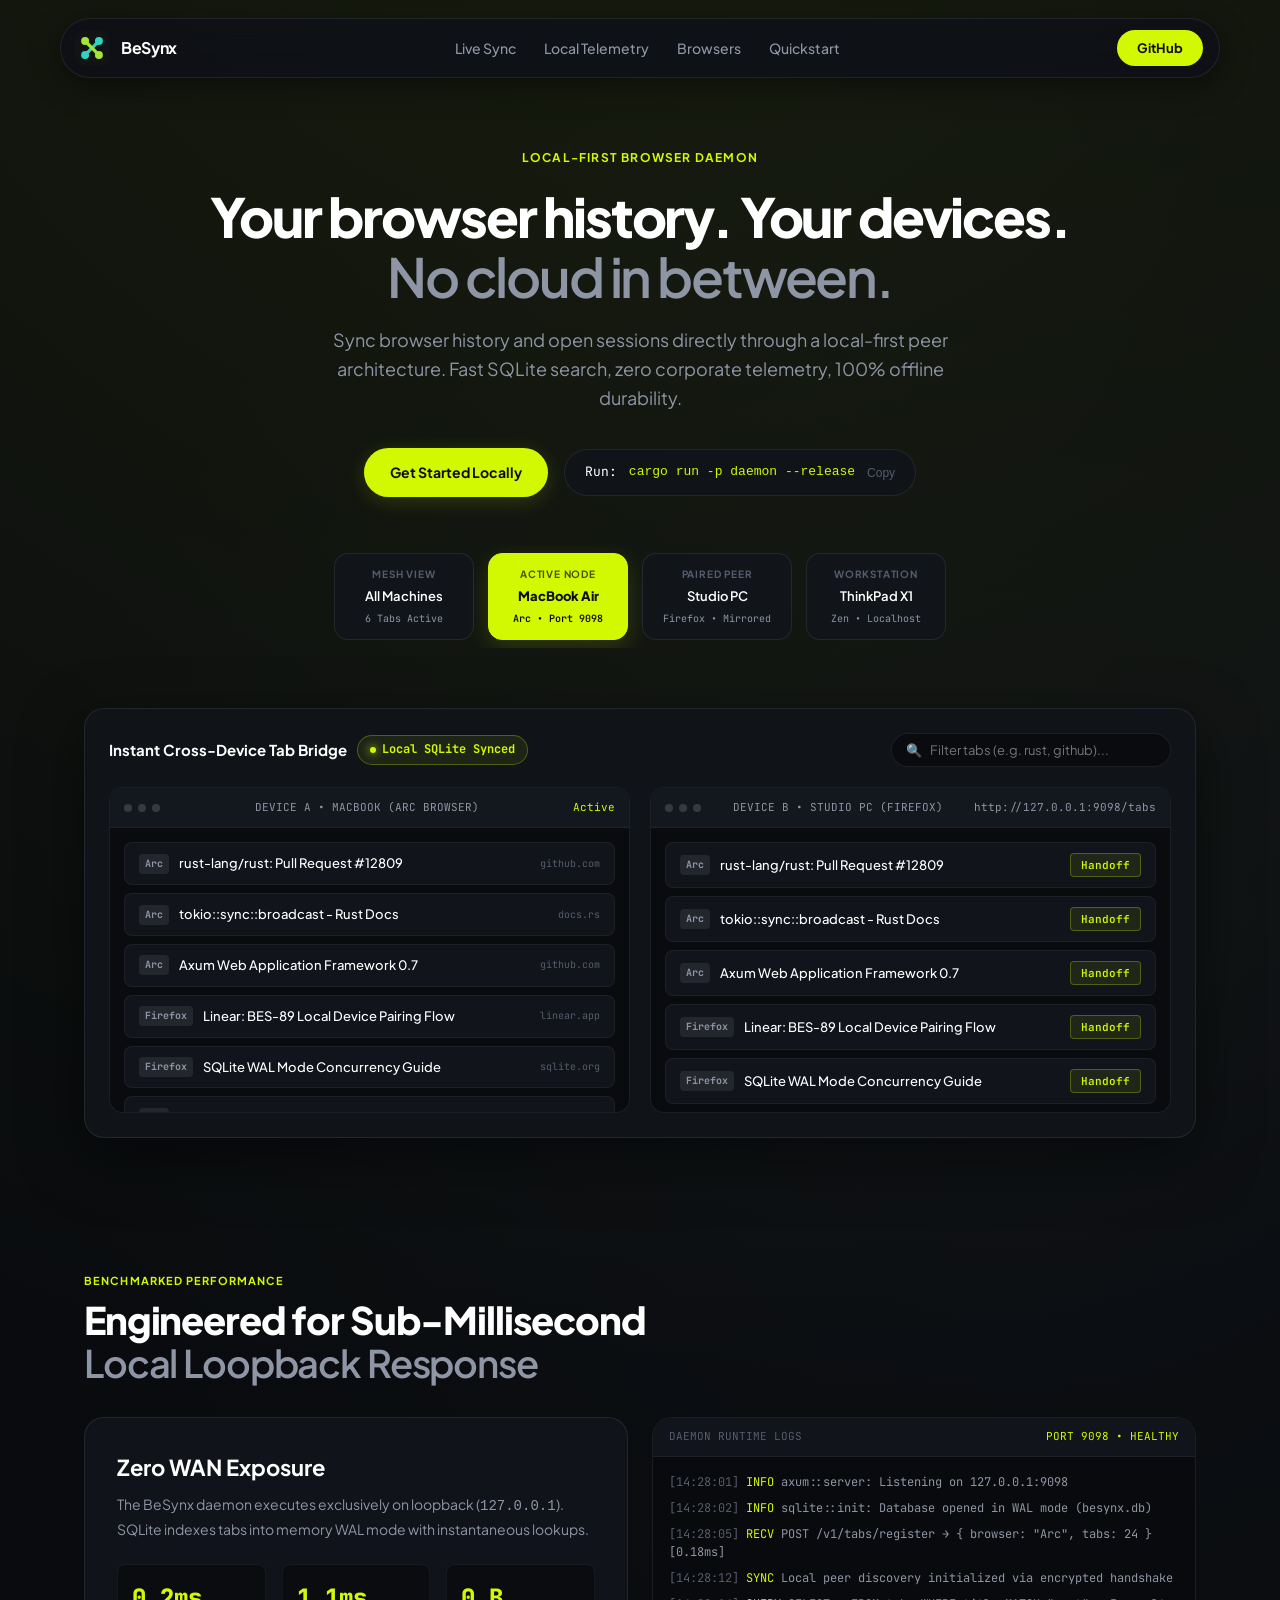
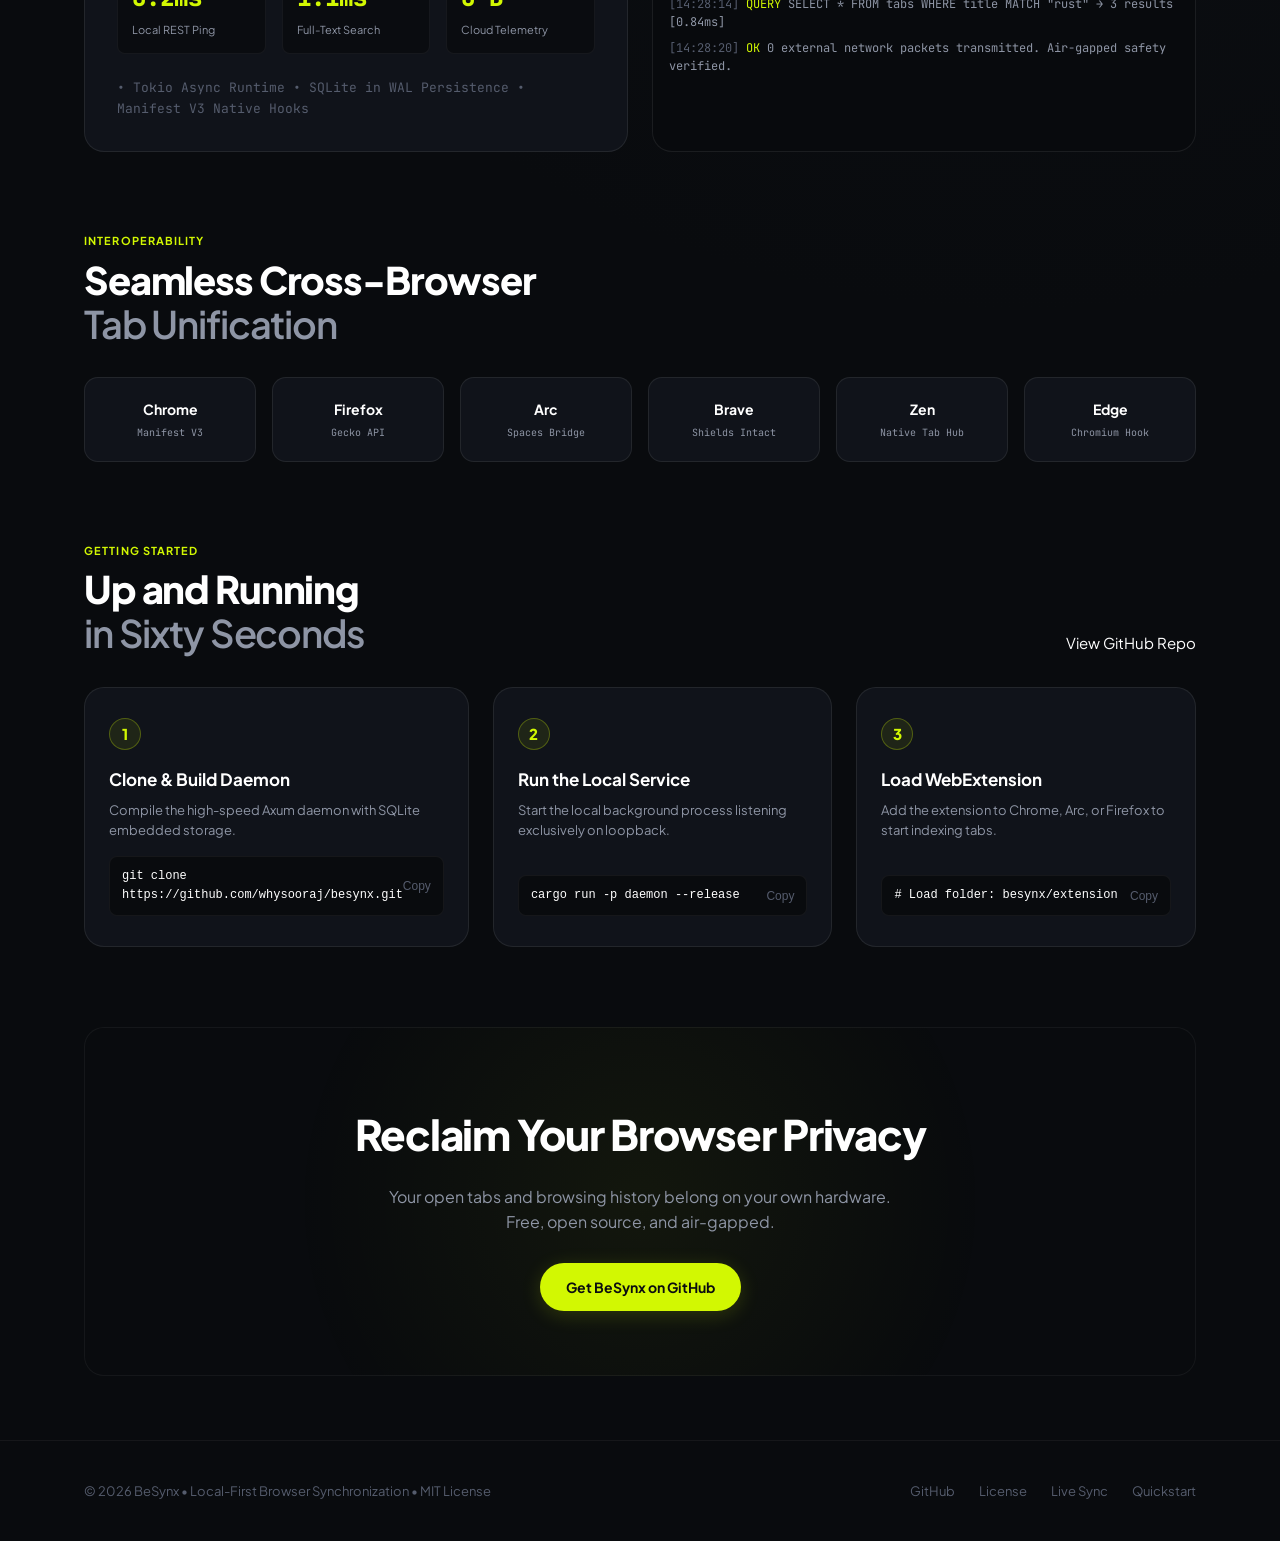
==== commit 61bbf1d3: "fix(links): update github repo url to whysooraj/besynx" ====
--- a/site/index.html
+++ b/site/index.html
@@ -848,7 +848,7 @@
         <a href="#quickstart">Quickstart</a>
       </nav>
 
-      <a href="https://github.com/sooraj-makala/besynx" target="_blank" rel="noopener" class="nav-cta-btn">
+      <a href="https://github.com/whysooraj/besynx" target="_blank" rel="noopener" class="nav-cta-btn">
         GitHub
       </a>
     </div>
@@ -1051,7 +1051,7 @@
     <div class="section-eyebrow-left">Getting Started</div>
     <div class="section-header-row">
       <h2 class="section-title-large">Up and Running<br><span>in Sixty Seconds</span></h2>
-      <a href="https://github.com/sooraj-makala/besynx" target="_blank" rel="noopener" class="btn-see-more">View GitHub Repo</a>
+      <a href="https://github.com/whysooraj/besynx" target="_blank" rel="noopener" class="btn-see-more">View GitHub Repo</a>
     </div>
 
     <div class="quickstart-grid">
@@ -1062,8 +1062,8 @@
           <p>Compile the high-speed Axum daemon with SQLite embedded storage.</p>
         </div>
         <div class="step-code">
-          <code>git clone https://github.com/sooraj-makala/besynx.git</code>
-          <button class="copy-btn" onclick="navigator.clipboard.writeText('git clone https://github.com/sooraj-makala/besynx.git'); this.innerText='Copied!'; setTimeout(()=>this.innerText='Copy', 2000);">Copy</button>
+          <code>git clone https://github.com/whysooraj/besynx.git</code>
+          <button class="copy-btn" onclick="navigator.clipboard.writeText('git clone https://github.com/whysooraj/besynx.git'); this.innerText='Copied!'; setTimeout(()=>this.innerText='Copy', 2000);">Copy</button>
         </div>
       </div>
 
@@ -1098,7 +1098,7 @@
     <div class="cta-stage">
       <h2>Reclaim Your Browser Privacy</h2>
       <p>Your open tabs and browsing history belong on your own hardware. Free, open source, and air-gapped.</p>
-      <a href="https://github.com/sooraj-makala/besynx" target="_blank" rel="noopener" class="btn-lime">
+      <a href="https://github.com/whysooraj/besynx" target="_blank" rel="noopener" class="btn-lime">
         Get BeSynx on GitHub
       </a>
     </div>
@@ -1109,8 +1109,8 @@
     <div class="container footer-inner">
       <div>&copy; 2026 BeSynx &bull; Local-First Browser Synchronization &bull; MIT License</div>
       <div class="footer-links">
-        <a href="https://github.com/sooraj-makala/besynx" target="_blank" rel="noopener">GitHub</a>
-        <a href="https://github.com/sooraj-makala/besynx/blob/main/LICENSE" target="_blank" rel="noopener">License</a>
+        <a href="https://github.com/whysooraj/besynx" target="_blank" rel="noopener">GitHub</a>
+        <a href="https://github.com/whysooraj/besynx/blob/main/LICENSE" target="_blank" rel="noopener">License</a>
         <a href="#sync-arena">Live Sync</a>
         <a href="#quickstart">Quickstart</a>
       </div>
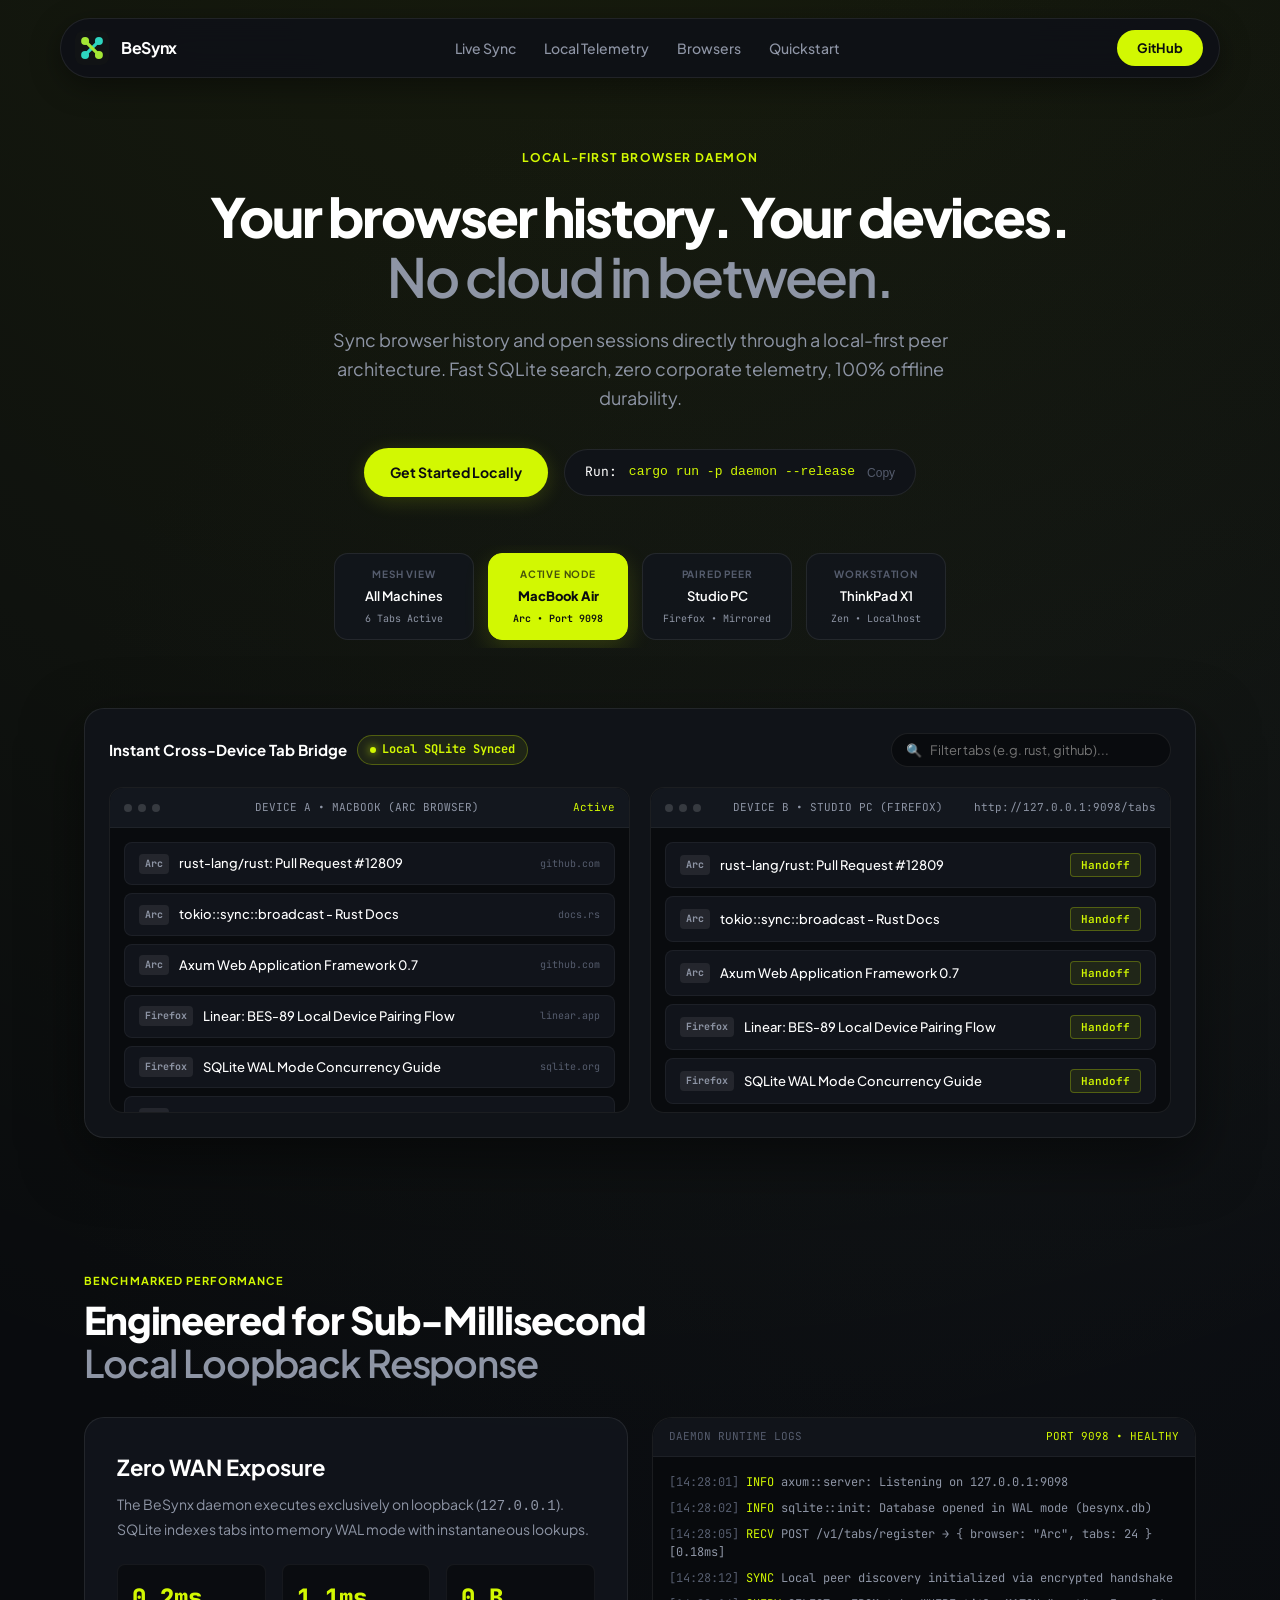
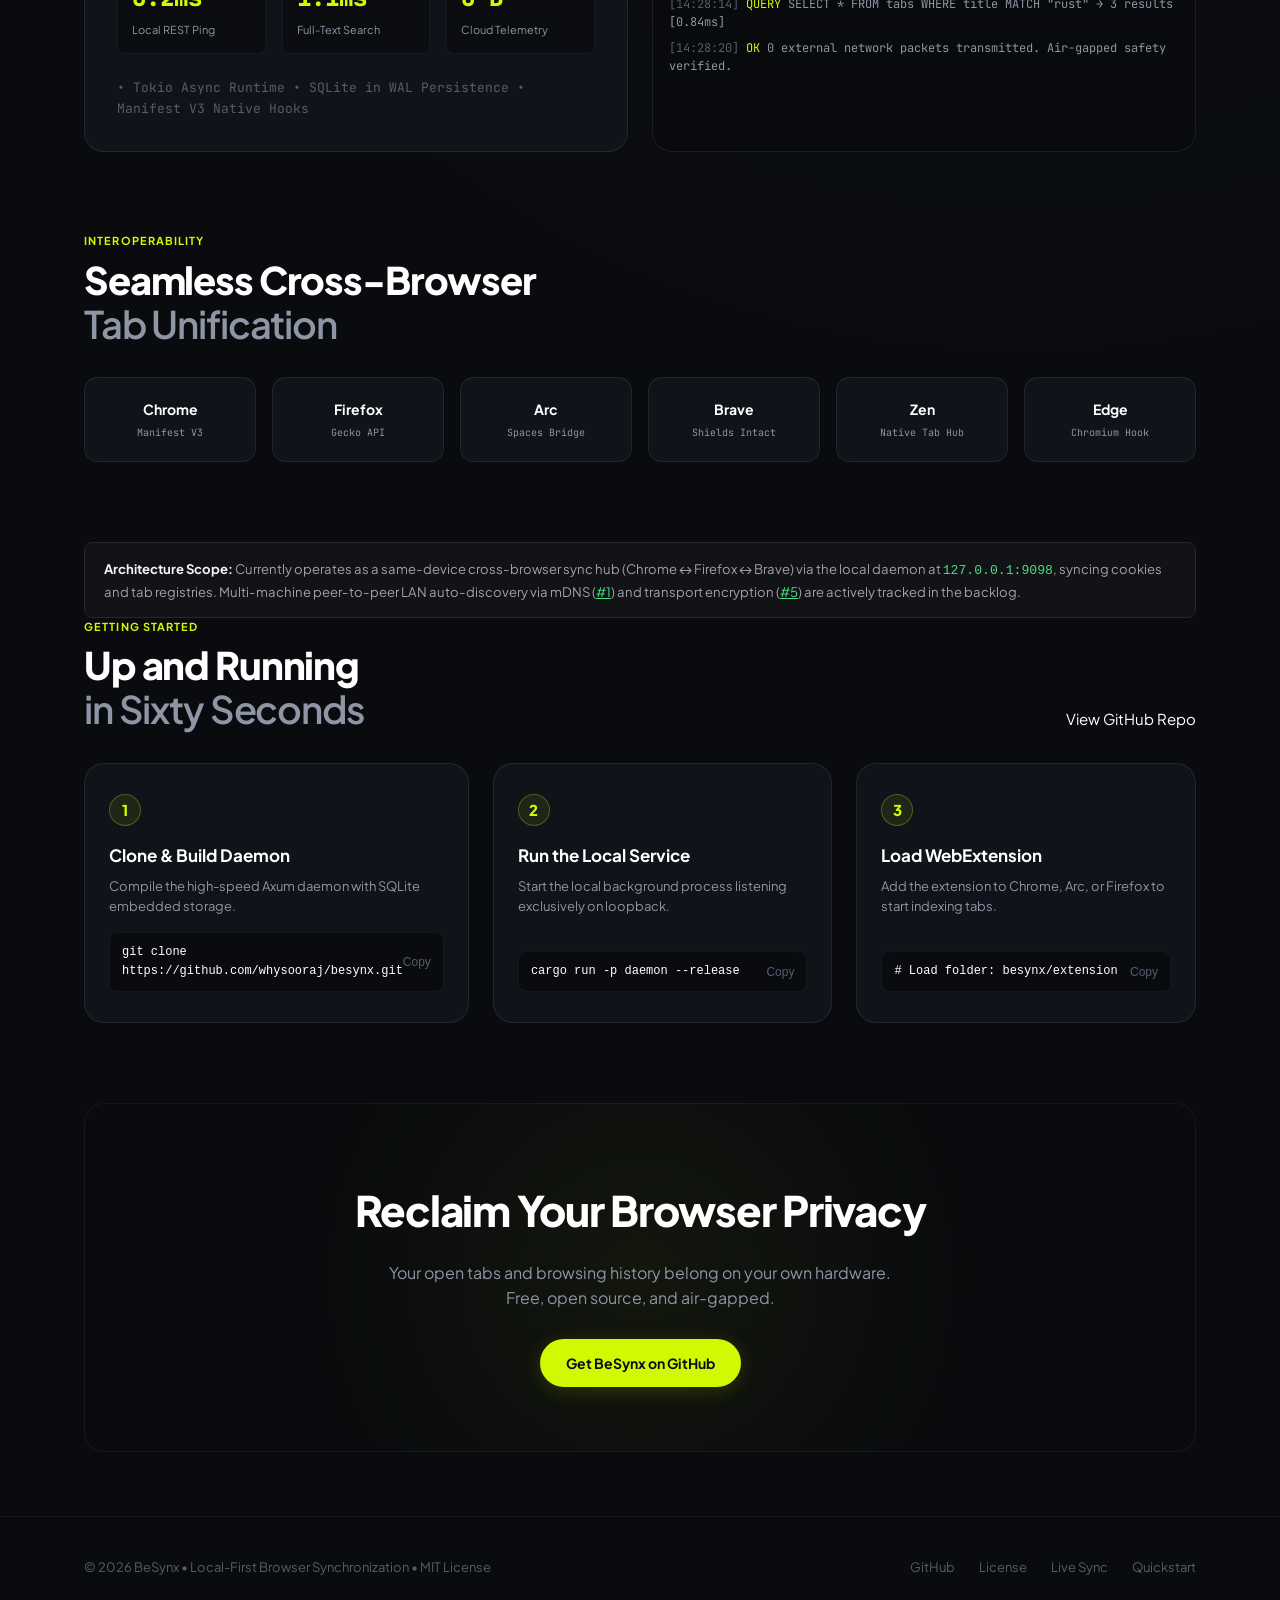
==== commit 82439dc4: "docs: document current single-device scope and multi-device p2p roadmap" ====
--- a/site/index.html
+++ b/site/index.html
@@ -1044,6 +1044,10 @@
         <div class="browser-api">Chromium Hook</div>
       </div>
     </div>
+
+    <div style="margin-top: 1.5rem; padding: 1rem 1.25rem; background: rgba(255,255,255,0.03); border: 1px solid #27272a; border-radius: 8px; font-size: 0.875rem; color: #a1a1aa; line-height: 1.6;">
+      <strong style="color: #f4f4f5;">Architecture Scope:</strong> Currently operates as a same-device cross-browser sync hub (Chrome &harr; Firefox &harr; Brave) via the local daemon at <code style="color: #4ade80; font-family: monospace;">127.0.0.1:9098</code>, syncing cookies and tab registries. Multi-machine peer-to-peer LAN auto-discovery via mDNS (<a href="https://github.com/whysooraj/besynx/issues/1" target="_blank" rel="noopener" style="color: #4ade80; text-decoration: underline;">#1</a>) and transport encryption (<a href="https://github.com/whysooraj/besynx/issues/5" target="_blank" rel="noopener" style="color: #4ade80; text-decoration: underline;">#5</a>) are actively tracked in the backlog.
+    </div>
   </section>
 
   <!-- 3-Step Quickstart (Clean Setup, No Fake Pricing) -->
